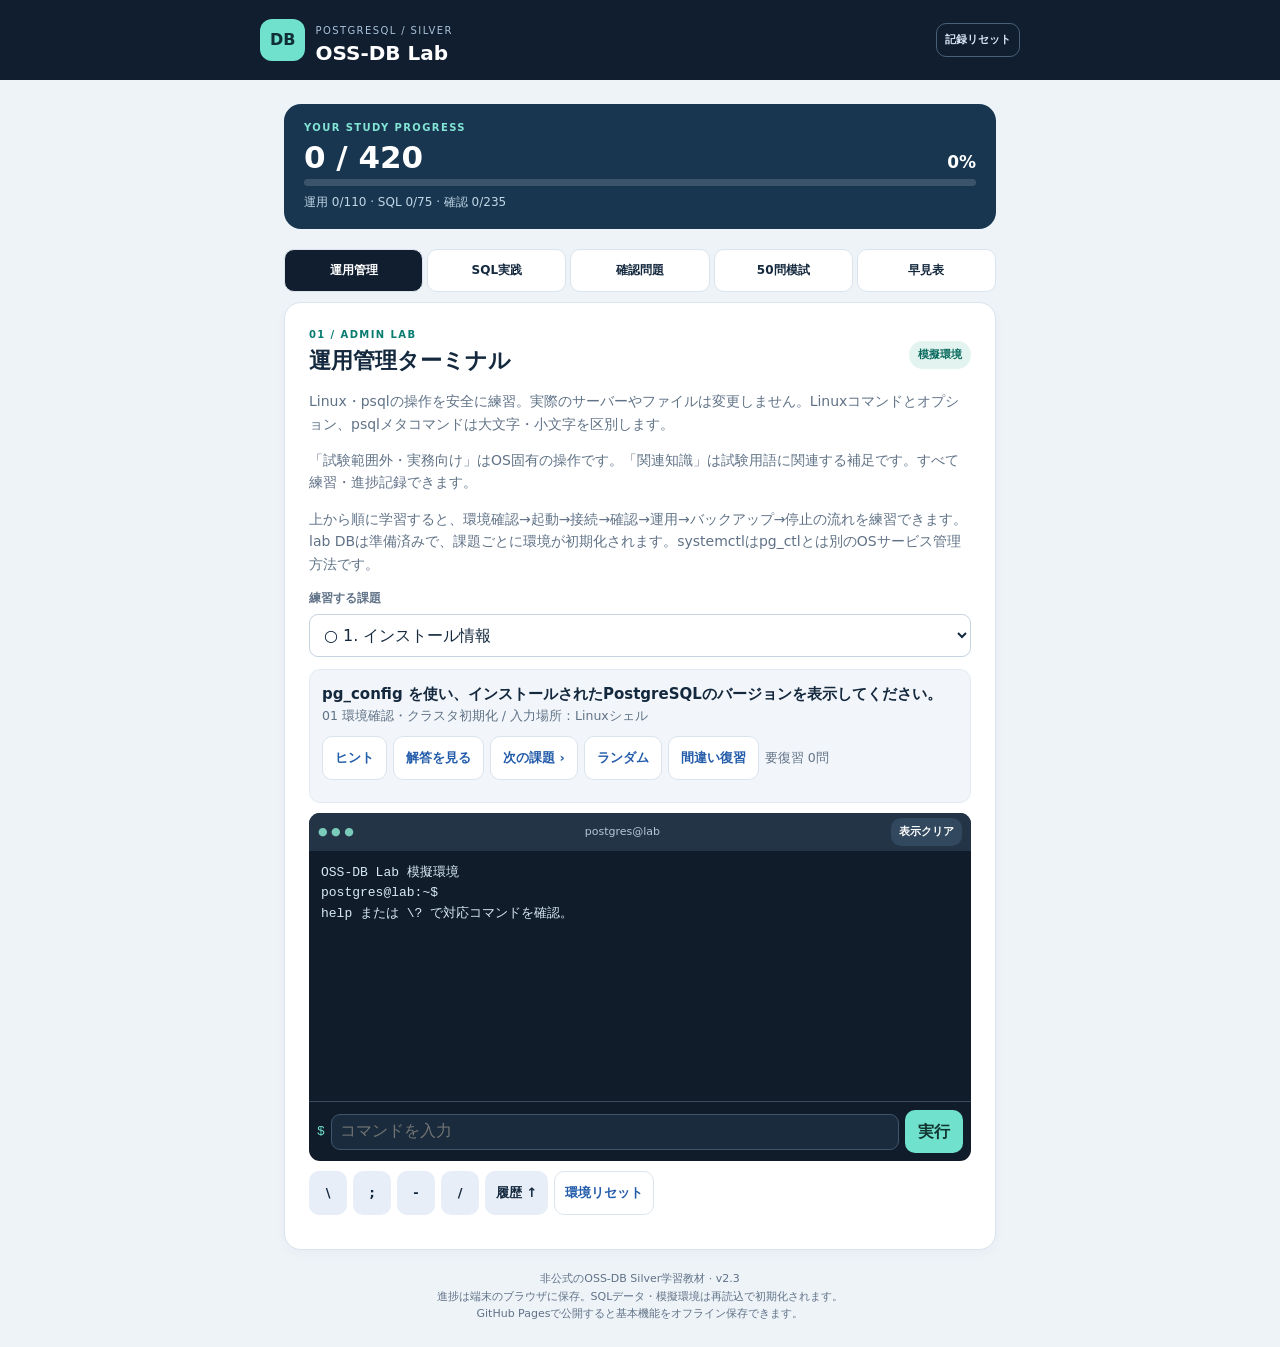
==== ossdb-lab.html @ e67ba189 "v2.3: add practical usage guidance to all 420 lessons" ====
<!doctype html><html lang="ja"><head><meta charset="utf-8"><meta name="viewport" content="width=device-width, initial-scale=1, viewport-fit=cover"><meta name="theme-color" content="#101e30"><meta name="apple-mobile-web-app-capable" content="yes"><meta name="apple-mobile-web-app-status-bar-style" content="default"><title>OSS-DB Lab | Silver</title><link rel="icon" href="[data-uri]"><link rel="apple-touch-icon" href="[data-uri]"><style>
:root{color-scheme:light;--ink:#14283e;--muted:#607287;--blue:#235caa;--bg:#eef3f8;--line:#dbe4ed;--teal:#087c70;--navy:#101e30}*{box-sizing:border-box}body{margin:0;background:var(--bg);color:var(--ink);font-family:system-ui,-apple-system,BlinkMacSystemFont,"Hiragino Sans",Meiryo,sans-serif;line-height:1.6}header{background:var(--navy);color:#fff;display:flex;align-items:center;justify-content:space-between;padding:16px max(16px,calc((100vw - 760px)/2));gap:8px}.brand{display:flex;align-items:center;gap:10px;white-space:nowrap}.logo{background:#70e1cd;color:#102e35;font-weight:900;padding:8px 10px;border-radius:12px}.brand small{font-size:10px;letter-spacing:1.4px;color:#a9c2da}.brand h1{font-size:20px;line-height:1.1;margin:0}main{max-width:760px;margin:auto;padding:16px 12px calc(22px + env(safe-area-inset-bottom))}.hero{background:#183650;color:white;padding:16px 20px;border-radius:17px;margin-bottom:15px}.eyebrow{font-size:10px;font-weight:800;letter-spacing:1.4px;color:var(--teal)}.hero .eyebrow{color:#82e5d5}.heroLine{display:flex;align-items:baseline;justify-content:space-between}.hero h2{font-size:31px;margin:1px 0}.heroLine span{font-size:17px;font-weight:700}.track{background:#3b536b;height:7px;border-radius:9px;overflow:hidden}.track div{height:100%;background:#70e1cd;transition:width .2s;width:0}.hero p{margin:7px 0 0;font-size:12px;color:#c1d6e7}nav{display:grid;grid-template-columns:repeat(4,1fr);gap:4px;position:sticky;top:0;z-index:5;background:var(--bg);padding:5px 0 10px}button,input,textarea,select{font:inherit}button{border:1px solid transparent;border-radius:10px;min-height:43px;padding:7px 12px;cursor:pointer;font-weight:650;background:#e7eef7;color:var(--ink);touch-action:manipulation}button:disabled{opacity:.45;cursor:default}button:focus-visible,input:focus-visible,select:focus-visible,textarea:focus-visible{outline:3px solid #64b8ee;outline-offset:2px}nav button{font-size:13px;padding:7px 2px;background:#fff;border-color:var(--line)}nav button.active{background:var(--navy);color:white}.panel{background:white;padding:17px 14px;border:1px solid var(--line);border-radius:17px;box-shadow:0 4px 12px #1b365508}.panel[hidden], [hidden]{display:none!important}.sectionHead{display:flex;justify-content:space-between;align-items:center;gap:8px}h2{font-size:22px;line-height:1.35;margin:3px 0 8px}.panel p{font-size:14px;color:var(--muted);margin:7px 0 14px}.tag{font-size:11px;background:#e3f4f0;color:#08695d;border-radius:20px;padding:5px 9px;white-space:nowrap;font-weight:700}.ghost{background:white;border:1px solid var(--line);color:var(--blue)}header .ghost{background:transparent;color:#d7e5f4;border-color:#496078}.small{font-size:11px;padding:5px 8px;min-height:34px}.primary{background:var(--blue);color:white}.controls{margin:12px 0}label{display:block;font-size:12px;font-weight:700;color:var(--muted);margin:6px 0}select,input,textarea{width:100%;border:1px solid #c6d3e0;border-radius:9px;background:white;color:var(--ink);padding:10px;font-size:16px}textarea{font-family:ui-monospace,SFMono-Regular,Consolas,monospace;resize:vertical}.task{background:#f2f6fa;border:1px solid #e3eaf1;padding:12px;border-radius:11px;margin:10px 0;font-size:15px;font-weight:600}.task small{display:block;color:var(--muted);font-weight:500}.actions{display:flex;flex-wrap:wrap;gap:6px;margin:10px 0}.actions button{font-size:13px}.help{white-space:pre-wrap;overflow-wrap:anywhere;color:var(--blue);font-size:13px;font-weight:500;margin:7px 0}.terminal{background:#101c2a;color:#d8e9f5;border-radius:11px;overflow:hidden}.termhead{display:flex;justify-content:space-between;align-items:center;background:#233447;padding:5px 9px;font-size:11px;color:#b3c7d8}.termhead span:first-child{color:#7acbb9}.termhead button{font-size:11px;min-height:28px;padding:3px 7px;background:#31485e;color:white}pre{white-space:pre-wrap;overflow-wrap:anywhere;font:13px/1.55 ui-monospace,SFMono-Regular,Consolas,monospace;margin:0}#terminalLog{height:250px;overflow:auto;padding:12px}#commandForm{border-top:1px solid #3a4b5d;display:flex;align-items:center;gap:6px;padding:8px}#prompt{color:#70e1cd;font:13px monospace;white-space:nowrap}#command{min-width:0;background:#192b3c;color:white;border-color:#40566c;padding:8px;font:16px monospace}#commandForm button{background:#70e1cd;color:#12352f;flex-shrink:0}.shortcuts button{min-width:38px;min-height:38px;padding:5px 10px}.feedback{font-size:14px;white-space:pre-wrap;overflow-wrap:anywhere;margin:10px 0}.feedback:empty{display:none}.feedback.ok{color:#08776a;background:#edf8f3;border-radius:9px;padding:10px}.feedback.bad{color:#9c382e;background:#fff2ef;border-radius:9px;padding:10px}details{background:#f5f7fa;border-radius:9px;padding:10px;margin:12px 0;font-size:13px}summary{cursor:pointer;font-weight:700}#schema{overflow:auto}table{border-collapse:collapse;font-size:13px;width:100%;white-space:nowrap}th,td{text-align:left;padding:7px 9px;border-bottom:1px solid var(--line)}th{background:#eff4f9;color:var(--muted)}.output{overflow:auto;max-height:320px}.output pre{padding:8px;background:#f5f7fa}.options{display:grid;gap:8px}.options button{text-align:left;background:white;border:1px solid var(--line);font-size:15px}.options button.correct{border-color:#087c70;background:#e3f4f0}.options button.wrong{border-color:#b44336;background:#fff0ed}.refItem{padding:12px 0;border-bottom:1px solid var(--line)}.refItem code{font-size:13px;color:var(--blue);overflow-wrap:anywhere}.refItem small{display:block;color:var(--muted)}footer{text-align:center;font-size:11px;color:var(--muted);margin-top:20px} @media(min-width:600px){.panel{padding:24px}main{padding:24px}} 

.startup-notice{background:#fff3d2;border:1px solid #e2bf62;border-radius:10px;padding:12px;margin-bottom:12px;font-size:14px} .startup-notice[hidden]{display:none!important} .actions button{min-height:44px} input,textarea,select{font-size:16px} .feedback{overflow-wrap:anywhere}
nav{grid-template-columns:repeat(5,minmax(0,1fr))}nav button{font-size:12px}.options button.selected{background:#e1edff;border-color:#235caa;color:#123f7a}.options button.correct{background:#e3f4f0;border-color:#087c70;color:#07594d}.options button.wrong{background:#fff0ed;border-color:#b44336;color:#85291d}.options button:disabled{opacity:1}#accuracy,#quizReviewCount{line-height:1.7}#mockReview details{white-space:normal}#mockReview pre{margin-top:8px}.actions small{align-self:center;color:var(--muted)}

</style></head><body>
<header><div class="brand"><span class="logo">DB</span><div><small>POSTGRESQL / SILVER</small><h1>OSS-DB Lab</h1></div></div><button id="resetProgress" class="ghost small">記録リセット</button></header>
<main><div id="startupNotice" class="startup-notice">この画面が消えない場合はJavaScriptが動いていません。ファイルのプレビューではなく、GitHub Pagesで公開したURLをSafariで開いてください。</div><section class="hero"><div class="eyebrow">YOUR STUDY PROGRESS</div><div class="heroLine"><h2 id="progressText">0 / 0</h2><span id="percent">0%</span></div><div class="track"><div id="bar"></div></div><p id="progressDetail"></p></section>
<nav aria-label="学習モード"><button data-tab="admin" class="active">運用管理</button><button data-tab="sql">SQL実践</button><button data-tab="quiz">確認問題</button><button data-tab="mock">50問模試</button><button data-tab="ref">早見表</button></nav>
<section id="admin" class="panel"><div class="sectionHead"><div><div class="eyebrow">01 / ADMIN LAB</div><h2>運用管理ターミナル</h2></div><span class="tag">模擬環境</span></div><p>Linux・psqlの操作を安全に練習。実際のサーバーやファイルは変更しません。Linuxコマンドとオプション、psqlメタコマンドは大文字・小文字を区別します。</p><p>「試験範囲外・実務向け」はOS固有の操作です。「関連知識」は試験用語に関連する補足です。すべて練習・進捗記録できます。</p><p>上から順に学習すると、環境確認→起動→接続→確認→運用→バックアップ→停止の流れを練習できます。lab DBは準備済みで、課題ごとに環境が初期化されます。systemctlはpg_ctlとは別のOSサービス管理方法です。</p><div class="controls"><label for="adminSelect">練習する課題</label><select id="adminSelect"></select></div><div class="task"><div id="adminTask"></div><div class="actions"><button id="adminHint" class="ghost">ヒント</button><button id="adminAnswer" class="ghost">解答を見る</button><button id="adminNext" class="ghost">次の課題 ›</button><button id="adminRandom" class="ghost">ランダム</button><button id="adminWrong" class="ghost">間違い復習</button><small id="adminReviewCount"></small></div><div id="adminHelp" class="help" hidden></div></div><div class="terminal"><div class="termhead"><span>● ● ●</span><span>postgres@lab</span><button id="clearTerm">表示クリア</button></div><pre id="terminalLog" aria-live="polite"></pre><form id="commandForm"><label id="prompt" for="command">$</label><input id="command" placeholder="コマンドを入力" autocomplete="off" autocapitalize="off" spellcheck="false" enterkeyhint="go"><button type="submit">実行</button></form></div><div class="actions shortcuts"><button data-insert="\\">\</button><button data-insert=";">;</button><button data-insert="-">-</button><button data-insert="/">/</button><button id="lastCommand">履歴 ↑</button><button id="resetLab" class="ghost">環境リセット</button></div><div id="adminFeedback" class="feedback" aria-live="polite"></div></section>
<section id="sql" class="panel" hidden><div class="sectionHead"><div><div class="eyebrow">02 / SQL LAB</div><h2>PostgreSQL 実践</h2></div><span class="tag" id="sqlStatus">実行で起動</span></div><p>SQLを入力して実行すると自動起動します。PostgreSQL優先、起動失敗時はSQLite（文法に一部違いあり）。初回は通信が必要です。既存の練習用テーブルで検索を覚えた後、DDL・データ更新・トランザクションへ進みます。課題ごとにデータは初期化されます。全角・半角、SQLキーワードの大小文字は同じ扱いです。コロン「:」はセミコロン「;」の代用にはなりません。文字列の大小文字は区別します。</p><div class="actions"><button id="connect" class="primary">PostgreSQLを起動</button><button id="sqliteConnect" class="ghost">SQLiteで起動</button><button id="practiceSQL" class="ghost">解答チェック（通信不要）</button></div><div id="sqlError" class="feedback" aria-live="polite"></div><details><summary>練習用テーブル・初期データ</summary><div id="schema"></div></details><label for="sqlSelect">練習する課題</label><select id="sqlSelect"></select><div class="task"><div id="sqlTask"></div><div class="actions"><button id="sqlHint" class="ghost">ヒント</button><button id="sqlAnswer" class="ghost">解答を見る</button><button id="sqlNext" class="ghost">次の課題 ›</button><button id="sqlRandom" class="ghost">ランダム</button><button id="sqlWrong" class="ghost">間違い復習</button><small id="sqlReviewCount"></small></div><div id="sqlHelp" class="help" hidden></div></div><label for="sqlInput">SQL エディタ</label><textarea id="sqlInput" rows="5" autocapitalize="off" autocomplete="off" spellcheck="false" placeholder="SELECT * FROM users;"></textarea><div class="actions shortcuts" aria-label="SQL記号入力"><button type="button" class="ghost" data-sql-insert=";" aria-label="セミコロンを入力">;</button><button type="button" class="ghost" data-sql-insert="\" aria-label="バックスラッシュを入力">\</button><button type="button" class="ghost" data-sql-insert="*" aria-label="アスタリスクを入力">*</button><button type="button" class="ghost" data-sql-insert="'" aria-label="シングルクォートを入力">'</button><button type="button" class="ghost" data-sql-insert="(" aria-label="左括弧を入力">(</button><button type="button" class="ghost" data-sql-insert=")" aria-label="右括弧を入力">)</button></div><div class="actions"><button id="runSQL" class="primary">▶ 実行・採点</button><button id="resetSQL" class="ghost" disabled>DB初期化</button><button id="clearSQL" class="ghost">クリア</button></div><div id="sqlFeedback" class="feedback" aria-live="polite"></div><div id="sqlOutput" class="output" aria-live="polite"></div></section>
<section id="quiz" class="panel" hidden><div class="eyebrow">03 / KNOWLEDGE CHECK</div><h2>確認問題</h2><p>一般知識→運用管理→SQLの試験分野順に復習。分野別正答率は確認問題と模試の回答履歴から計算します。</p><div class="task"><small id="accuracy"></small><small id="quizReviewCount"></small><details><summary>公式10分野の習熟状況</summary><p>確認問題・模試の回答済数と直近正解数（各問題の最後の回答が正解だった数）です。</p><div id="topicStats"></div></details></div><label for="quizFilter">ランダム・復習の分野</label><select id="quizFilter"><option value="all">全分野</option><option value="S1">一般知識</option><option value="S2">運用管理</option><option value="S3">開発・SQL</option><optgroup label="公式10分野"><option value="S1.1">S1.1 OSSとPostgreSQLの一般知識</option><option value="S1.2">S1.2 リレーショナルDBとSQL基礎</option><option value="S2.1">S2.1 クラスタ・データ保存</option><option value="S2.2">S2.2 起動・停止・標準ツール・psql</option><option value="S2.3">S2.3 接続・認証・設定・ログ</option><option value="S2.4">S2.4 バックアップ・リストア・WAL</option><option value="S2.5">S2.5 ロールと日常保守</option><option value="S3.1">S3.1 SQLとDBオブジェクト</option><option value="S3.2">S3.2 関数</option><option value="S3.3">S3.3 トランザクションとMVCC</option></optgroup></select><div class="actions"><button id="quizRandom" class="primary">ランダム出題</button><button id="quizWrong" class="ghost">間違い復習</button></div><label for="quizSelect">問題を選ぶ</label><select id="quizSelect"></select><div class="task" id="quizTask"></div><div id="quizOptions" class="options"></div><div id="quizFeedback" class="feedback" aria-live="polite"></div><div class="actions"><button id="quizSubmit" class="primary" hidden>選択を採点</button><button id="quizNext" class="primary">次の問題 ›</button></div></section>
<section id="mock" class="panel" hidden><div class="eyebrow">04 / MOCK EXAM</div><h2>50問模擬試験</h2><div id="mockIntro"><p>一般8問・運用26問・SQL16問を公式10分野の重要度に合わせてランダム出題。解説と採点は終了後に表示。制限時間なし。ページを再読み込みすると受験中の回答は消えます。</p><button id="mockStart" class="primary">模試を開始</button></div><div id="mockBody" hidden><p id="mockCounter"></p><div id="mockQuestion" class="task"></div><div id="mockOptions" class="options"></div><div class="actions"><button id="mockPrev" class="ghost">前へ</button><button id="mockNext" class="primary">次へ</button><button id="mockFinish" class="ghost">終了・採点</button></div></div><div id="mockResult" hidden><h2 id="mockScore"></h2><p id="mockBreakdown"></p><button id="mockRestart" class="primary">別の模試を開始</button><div id="mockReview"></div></div></section><section id="ref" class="panel" hidden><div class="eyebrow">04 / REFERENCE</div><h2>コマンド早見表</h2><p>入力する場所にも注意。ターミナルとpsqlは別の環境です。</p><input id="searchRef" type="search" placeholder="pg_dump / シーケンス など" aria-label="早見表を検索"><div id="refList"></div></section>
<footer>非公式のOSS-DB Silver学習教材 · v2.3<br>進捗は端末のブラウザに保存。SQLデータ・模擬環境は再読込で初期化されます。<br><span id="offlineStatus">公開ページでオフライン保存に対応します。</span></footer></main><script>
/* 問題データ。idは進捗保存に使うので、既存のidは変更しないこと。 */
window.LESSONS = {
admin: [
['a01','psql接続','labデータベースにpostgresユーザーで接続してください。','-U はユーザー、-d はDB名。','psql -U postgres -d lab','psqlはPostgreSQLの対話型クライアントです。','shell'],
['a02','テーブル一覧','psqlでテーブルの一覧だけを表示してください。','バックスラッシュから始まるメタコマンド。','\\dt','\\dt はテーブル一覧。\\d はテーブル・ビュー・シーケンスなども一覧に表示します。','psql'],
['a03','テーブル定義','usersテーブルのカラムや制約を確認してください。','\\d の後ろにテーブル名。','\\d users','\\d テーブル名でカラム・型・制約・インデックスなどを確認できます。','psql'],
['a04','DB一覧','データベースの一覧を表示してください。','listの略。','\\l','\\l または \\list でデータベース一覧。','psql'],
['a05','ロール一覧','ロールの一覧を表示してください。','ユーザー情報のメタコマンド。','\\du','\\du はロールと属性の一覧。','psql'],
['a06','シーケンス一覧','シーケンスの一覧を表示してください。','\\d にシーケンスの s を追加。','\\ds','\\ds はシーケンス一覧。SERIALなどで利用されます。','psql'],
['a07','DB切替','psqlからpostgresデータベースに接続し直してください。','connect の略。','\\c postgres','\\c は接続先DBを変更します。','psql'],
['a08','psql終了','psqlを終了し、Linuxシェルに戻ってください。','quitの略。','\\q','\\q でpsqlを終了します。','psql'],
['a09','initdb','/tmp/newpg にDBクラスタを初期化してください。','-D でデータディレクトリを指定。','initdb -D /tmp/newpg','initdb はDBクラスタを作成。起動とは別の操作です。','shell'],
['a10','起動状態確認','/var/lib/postgresql/data のDBクラスタの起動状態を確認してください。','pg_ctl の status。','pg_ctl -D /var/lib/postgresql/data status','status はサーバーの実行状態を確認します。','shell'],
['a11','サーバー起動','停止中のDBクラスタ（/var/lib/postgresql/data）を起動してください。','pg_ctl の start。','pg_ctl -D /var/lib/postgresql/data start','start はサーバーを起動します。','shell','stopped'],
['a12','設定再読み込み','DBクラスタ（/var/lib/postgresql/data）の設定を再読み込みしてください。','再起動せずに反映できる設定があります。','pg_ctl -D /var/lib/postgresql/data reload','reload は設定を再読込。変更によってはrestartが必要です。','shell'],
['a13','サーバー停止','DBクラスタ（/var/lib/postgresql/data）をfastモードで停止してください。','-m fast。','pg_ctl -D /var/lib/postgresql/data stop -m fast','fastは接続を切断して未完了トランザクションをロールバックし、正常停止します。','shell'],
['a14','DB作成','backup_lab という名前のDBを作成してください。','標準付属ツール createdb。','createdb backup_lab','createdb は CREATE DATABASE のラッパーです。','shell'],
['a15','DB削除','練習用DB backup_lab を削除してください。','標準付属ツール dropdb。','dropdb backup_lab','dropdb はDBを削除します。実環境では対象を必ず確認。','shell'],
['a16','論理バックアップ','lab DBをプレーンSQL形式で lab.sql にバックアップしてください。','pg_dump と -f。','pg_dump -d lab -f lab.sql','pg_dump は単一DBを論理バックアップします。','shell'],
['a17','カスタム形式','lab DBをカスタム形式で lab.dump に保存してください。','-Fc はカスタム形式。','pg_dump -Fc -d lab -f lab.dump','カスタム形式はpg_restoreで復元できます。','shell'],
['a18','SQL形式の復元','lab.sql を backup_lab DBに復元してください。','プレーンSQLはpsql -fで読み込む。','psql -d backup_lab -f lab.sql','プレーン形式はpsqlで復元。pg_restoreは使用しません。','shell'],
['a19','カスタム形式の復元','lab.dump を backup_lab DBに復元してください。','pg_restore と -d。','pg_restore -d backup_lab lab.dump','pg_restore はカスタム形式などのアーカイブを復元します。','shell'],
['a20','全DBバックアップ','全DBとロールなどのグローバルオブジェクトを all.sql に保存してください。','pg_dumpall を使用。','pg_dumpall -f all.sql','pg_dumpall はクラスタ内の全DBとグローバルオブジェクトをSQLとして出力します。','shell'],
['a21','物理バックアップ','/tmp/basebackup にベースバックアップを取得してください。','pg_basebackup -D。','pg_basebackup -D /tmp/basebackup','pg_basebackup は稼働中クラスタの物理バックアップを取得するツールです。','shell'],
['a22','VACUUM','usersテーブルを通常のVACUUMで保守してください。','psqlからSQL文で実行します。','VACUUM users;','通常VACUUMは不要な行バージョンの領域を再利用可能にします。','psql'],
['a23','ANALYZE','usersテーブルの統計情報を更新してください。','ANALYZE テーブル名。','ANALYZE users;','ANALYZE は実行計画に使う統計情報を更新します。','psql'],
['a24','設定値確認','現在のport設定を確認してください。','SHOW パラメータ名。','SHOW port;','SHOW は実行中の設定値を確認します。','psql'],
['a25','設定ファイルの場所','postgresql.confのファイルパスを確認してください。','SHOW config_file。','SHOW config_file;','config_file は主設定ファイルの場所を示します。','psql'],
['a26','接続認証ファイル','pg_hba.confのファイルパスを確認してください。','SHOW hba_file。','SHOW hba_file;','pg_hba.conf は接続元・DB・ユーザー・認証方式などを制御します。','psql'],
["a27","自動起動を有効化","Linux起動時にPostgreSQLが自動起動するよう設定してください（現在は無効）。","systemctl enable。","sudo systemctl enable postgresql","enable は次回以降の自動起動を設定するだけで、今すぐ起動するわけではありません。","shell","disabled"],
["a28","自動起動を無効化","PostgreSQLのOS起動時の自動起動を無効にしてください。","systemctl disable。","sudo systemctl disable postgresql","disable は自動起動を解除します。現在稼働中のサーバーは停止しません。","shell"],
["a29","自動起動設定の確認","PostgreSQLの自動起動設定が有効か確認してください。","systemctl is-enabled。","systemctl is-enabled postgresql","enabled は自動起動が有効、disabled は無効です。稼働状態とは別です。","shell"],
["a30","Linuxサービスの起動","停止中のPostgreSQLサービスを今すぐ起動してください。","systemctl start。","sudo systemctl start postgresql","start は今すぐ起動します。自動起動設定は変更しません。","shell","stopped"],
["a31","Linuxサービスの停止","稼働中のPostgreSQLサービスを今すぐ停止してください。","systemctl stop。","sudo systemctl stop postgresql","stop は今すぐ停止します。自動起動設定は変更しません。","shell"],
["a32","Linuxサービスの状態確認","PostgreSQLサービスの現在の稼働状態を確認してください。","systemctl status。","systemctl status postgresql","status はサービスの現在の状態を表示します。","shell"],
["a33","Linuxサービスの再起動","PostgreSQLサービスを再起動してください。","systemctl restart。","sudo systemctl restart postgresql","restart は停止と起動を行います。接続が切断されます。","shell"],
["a34","Linuxサービスの再読み込み","停止せずPostgreSQLサービスの設定を再読み込みしてください。","systemctl reload。","sudo systemctl reload postgresql","reload は再起動不要の設定を反映します。","shell"],
["a35","smart停止","/var/lib/postgresql/data のクラスタを、接続終了を待つ停止モードで停止してください。","pg_ctl stop -m smart。","pg_ctl -D /var/lib/postgresql/data stop -m smart","smart は既存接続がすべて終了するまで待ちます。模擬環境には他の接続がありません。","shell"],
["a36","immediate停止","/var/lib/postgresql/data のクラスタを正常終了処理なしで即時停止してください。","pg_ctl stop -m immediate。","pg_ctl -D /var/lib/postgresql/data stop -m immediate","immediate は正常終了処理を省略し、次回起動時にクラッシュリカバリが必要です。緊急時向けです。","shell"],
["a37","pg_ctl再起動","/var/lib/postgresql/data のクラスタをpg_ctlで再起動してください。","pg_ctl restart。","pg_ctl -D /var/lib/postgresql/data restart","restart は停止してから起動します。","shell"],
["a38","PGDATA設定","データディレクトリ /var/lib/postgresql/data を環境変数PGDATAに設定してください。","export 変数名=値。","export PGDATA=/var/lib/postgresql/data","PGDATA はpg_ctlなどが参照する環境変数です。","shell"],
["a39","PGDATA確認","設定済みのPGDATAの値を表示してください。","echo と $PGDATA。","echo $PGDATA","$PGDATA で環境変数の値を参照します。","shell","pgdata"],
["a40","PGDATAを利用した状態確認","PGDATAは設定済みです。-Dを省略してpg_ctlで稼働状態を確認してください。","pg_ctl status。","pg_ctl status","PGDATAが設定済みなら-Dを省略できます。明示的な-Dが優先されます。","shell","pgdata"],
["a41","ロール作成","ログイン可能な練習用ユーザー trainee を標準付属ツールで作成してください。","createuser ユーザー名。","createuser trainee","createuser は CREATE ROLE ... LOGIN に対応します。","shell"],
["a42","ロール削除","練習用ユーザー trainee を標準付属ツールで削除してください。","dropuser ユーザー名。","dropuser trainee","dropuser は DROP ROLE に対応します。所有オブジェクトや依存関係に注意。","shell"],
["a43","インストール情報","pg_config を使い、インストールされたPostgreSQLのバージョンを表示してください。","--version オプション。","pg_config --version","pg_config はインストール情報を表示するツール。稼働中のサーバーの設定を変更するものではありません。","shell"],
["a44","クラスタ制御情報","/var/lib/postgresql/data のクラスタ制御情報を表示してください。","pg_controldata ディレクトリ。","pg_controldata /var/lib/postgresql/data","pg_controldata はチェックポイント、クラスタの状態、カタログバージョンなどの制御情報を表示します。","shell"],
["a45","接続受付状態","PostgreSQLが接続を受け付けているか、ポート5432で確認してください。","pg_isready -p ポート番号。","pg_isready -p 5432","pg_isready は接続受付状態を調べます。終了コード0は受付中、1は拒否中、2は応答なし、3は試行なしです。","shell"],
["a46","WALリセットの事前確認","停止中のクラスタ /var/lib/postgresql/data に対して、pg_resetwal が行う変更を実際には行わず確認してください。","-n（--dry-run）を付けます。","pg_resetwal -n /var/lib/postgresql/data","pg_resetwal は破損時の最後の手段。-n は変更しません。通常運用でのWALリセットや強制実行は避けます。","shell","stopped"],
["a47","vacuumdb","Linuxシェルからlab DBのusersテーブルをVACUUMしてください。","vacuumdb -d DB名 -t テーブル名。","vacuumdb -d lab -t users","vacuumdb はSQLの VACUUM を実行する標準ツールです。","shell"],
["a48","vacuumdbと統計更新","lab DBをVACUUMし、同時に統計情報を更新してください。","vacuumdb -z（--analyze）。","vacuumdb -d lab -z","-z は VACUUM ANALYZE に対応します。","shell"],
["a49","起動ログの出力","停止中のクラスタ /var/lib/postgresql/data を、ログを server.log に出力して起動してください。","pg_ctl の -l ファイル名。","pg_ctl -D /var/lib/postgresql/data -l server.log start","-l（小文字のL）はサーバーのログ出力ファイルを指定します。","shell","stopped"],
["a50","起動完了を待つ","停止中のクラスタ /var/lib/postgresql/data を、完了を待機するオプションを明示して起動してください。","pg_ctl -w。","pg_ctl -D /var/lib/postgresql/data -w start","-w は操作完了を待つ指定で、現行版では通常デフォルトです。-W は待ちません。","shell","stopped"],
["a51","待機時間の指定","停止中のクラスタ /var/lib/postgresql/data を、待機時間の上限を30秒に指定して起動してください。","pg_ctl -t 秒数。","pg_ctl -D /var/lib/postgresql/data -t 30 start","-t は完了待ちのタイムアウト（秒）。タイムアウトしても処理が継続する場合があります。","shell","stopped"],
["a52","psql ホスト指定","localhostの5432番にpostgresでlab DBへ接続。","関連コマンド：psql","psql -h localhost -p 5432 -U postgres -d lab","-h ホスト、-p ポート、-U ロール、-d DB。","shell"],
["a53","psql 単発実行","labでSELECT version()を1回実行して終了。","関連コマンド：psql","psql -d lab -c 'SELECT version();'","-c は指定コマンドを実行。","shell"],
["a54","psql バージョン","psqlクライアントのバージョンを確認。","関連コマンド：psql","psql --version","サーバー版はSELECT version()で確認。","shell"],
["a55","接続情報","psqlで現在の接続情報を表示。","関連コマンド：\\conninfo","\\conninfo","DB、ユーザー、ホスト等を表示。","psql"],
["a56","スキーマ一覧","psqlでスキーマ一覧を表示。","関連コマンド：\\dn","\\dn","\\dnはスキーマ一覧。","psql"],
["a57","ビュー一覧","psqlでビュー一覧を表示。","関連コマンド：\\dv","\\dv","\\dvはビュー一覧。","psql"],
["a58","インデックス一覧","psqlでインデックス一覧を表示。","関連コマンド：\\di","\\di","\\diはインデックス一覧。","psql"],
["a59","関数一覧","psqlで関数一覧を表示。","関連コマンド：\\df","\\df","\\dfは関数一覧。","psql"],
["a60","権限一覧","psqlでテーブル等の権限一覧を表示。","関連コマンド：\\dp","\\dp","\\dpはアクセス権限を表示。","psql"],
["a61","SQLヘルプ","CREATE TABLE文の構文ヘルプを表示。","関連コマンド：\\h","\\h CREATE TABLE","\\hはSQLの構文ヘルプ。","psql"],
["a62","メタコマンドヘルプ","psqlのメタコマンドヘルプを表示。","関連コマンド：\\?","\\?","\\?はpsqlの操作ヘルプ。","psql"],
["a63","実行時間","psqlで実行時間表示を有効にする。","関連コマンド：\\timing","\\timing on","\\timingは実行時間表示を切り替える。","psql"],
["a64","データディレクトリ","SHOWでデータディレクトリを確認。","関連コマンド：SHOW","SHOW data_directory;","データ保存先を表示。","psql"],
["a65","全設定","SHOWで全ランタイム設定を表示。","関連コマンド：SHOW","SHOW ALL;","全設定値を表示。","psql"],
["a66","接続上限","最大接続数の設定値を確認。","関連コマンド：SHOW","SHOW max_connections;","変更には再起動が必要。","psql"],
["a67","待受アドレス","待受アドレスの設定値を確認。","関連コマンド：SHOW","SHOW listen_addresses;","変更には再起動が必要。","psql"],
["a68","タイムゾーン","タイムゾーンの設定を確認。","関連コマンド：SHOW","SHOW timezone;","日時表示等に影響する。","psql"],
["a69","検索パス","スキーマ検索パスを確認。","関連コマンド：SHOW","SHOW search_path;","未修飾の名前を検索するスキーマの順序。","psql"],
["a70","セッション設定","現在のセッションのstatement_timeoutを5秒に設定。","関連コマンド：SET","SET statement_timeout = '5s';","SETは通常現在のセッションだけに作用。","psql"],
["a71","設定リセット","statement_timeoutを既定値に戻す。","関連コマンド：RESET","RESET statement_timeout;","RESETはセッションの設定を既定値へ戻す。","psql"],
["a72","pg_settings","pg_settingsからportのnameとsettingを取得。","関連コマンド：SELECT","SELECT name, setting FROM pg_settings WHERE name = 'port';","設定値や反映条件を参照できる。","psql"],
["a73","設定再読み込み関数","SQL関数で設定を再読み込み。","関連コマンド：SELECT","SELECT pg_reload_conf();","権限が必要。","psql"],
["a74","認証設定確認","pg_hba_file_rulesの全列を取得。","関連コマンド：SELECT","SELECT * FROM pg_hba_file_rules;","ルールや構文エラーを調べられる。","psql"],
["a75","バックアップ目次","lab.dumpの目次をpg_restoreで表示（模擬ファイルあり）。","関連コマンド：pg_restore","pg_restore -l lab.dump","-lはアーカイブ目次を表示。","shell"],
["a76","グローバル情報","グローバル情報のみglobals.sqlに保存。","関連コマンド：pg_dumpall","pg_dumpall -g -f globals.sql","-gはロールやテーブルスペース等のみ。","shell"],
["a77","定義のみ","labの定義をschema.sqlへ保存。","関連コマンド：pg_dump","pg_dump -s -d lab -f schema.sql","-sはスキーマのみ。","shell"],
["a78","データのみ","labのデータをdata.sqlへ保存。","関連コマンド：pg_dump","pg_dump -a -d lab -f data.sql","-aはデータのみ。","shell"],
["a79","テーブル指定","labのusersをusers.sqlへ保存。","関連コマンド：pg_dump","pg_dump -t users -d lab -f users.sql","-tは対象テーブル。","shell"],
["a80","ディレクトリ形式","labをディレクトリ形式でlabdirに保存。","関連コマンド：pg_dump","pg_dump -Fd -d lab -f labdir","-Fdはディレクトリ形式。","shell"],
["a81","tar形式","labをtar形式でlab.tarに保存。","関連コマンド：pg_dump","pg_dump -Ft -d lab -f lab.tar","-Ftはtar形式。","shell"],
["a82","WAL同時取得","/tmp/basebackupにWALをストリーミングしながら物理バックアップ。","関連コマンド：pg_basebackup","pg_basebackup -D /tmp/basebackup -X stream","-X streamはWALを同時取得。","shell"],
["a83","COPY出力","usersをサーバー側/tmp/users.csvにCSVヘッダー付きで出力。","関連コマンド：COPY","COPY users TO '/tmp/users.csv' CSV HEADER;","COPYはサーバー側ファイル。","psql"],
["a84","クライアントcopy","usersをクライアント側users.csvへCSVヘッダー付きで出力。","関連コマンド：\\copy","\\copy users TO 'users.csv' CSV HEADER","\\copyはクライアント側ファイル。","psql"],
["a85","COPY入力","サーバー側/tmp/newusers.csvからusersへCSVヘッダー付きで取り込む（模擬ファイルあり）。","関連コマンド：COPY","COPY users FROM '/tmp/newusers.csv' CSV HEADER;","FROMは取り込み。","psql"],
["a86","アーカイブ設定","WALアーカイブ有効化設定を確認。","関連コマンド：SHOW","SHOW archive_mode;","WALアーカイブを有効化。","psql"],
["a87","アーカイブコマンド","WALを保存するコマンド設定を確認。","関連コマンド：SHOW","SHOW archive_command;","PostgreSQL 14ではarchive_commandで保存先を指定。","psql"],
["a88","SQLロール作成","SQLでログイン可能なappuserを作成。","関連コマンド：CREATE","CREATE ROLE appuser LOGIN;","CREATE ROLEの既定はNOLOGIN。","psql"],
["a89","SQLロール変更","既存appuserにCREATEDBを付与。","関連コマンド：ALTER","ALTER ROLE appuser CREATEDB;","ALTER ROLEで属性を変更。","psql"],
["a90","SQLロール削除","既存appuserを削除。","関連コマンド：DROP","DROP ROLE appuser;","依存関係に注意。","psql"],
["a91","権限付与","appuserにusersのSELECT権限を付与。","関連コマンド：GRANT","GRANT SELECT ON users TO appuser;","GRANTで権限付与。","psql"],
["a92","権限取消","appuserのusers SELECT権限を取り消す。","関連コマンド：REVOKE","REVOKE SELECT ON users FROM appuser;","REVOKEで権限取消。","psql"],
["a93","現在のロール","実効ロールをSQLで確認。","関連コマンド：SELECT","SELECT current_user;","権限チェックで使用されるロール。","psql"],
["a94","サーバー版","SQL関数でサーバーバージョンを表示。","関連コマンド：SELECT","SELECT version();","接続先サーバーの情報。","psql"],
["a95","情報スキーマ","publicのテーブル名をinformation_schema.tablesから取得。","関連コマンド：SELECT","SELECT table_name FROM information_schema.tables WHERE table_schema = 'public';","標準的なメタデータビュー。","psql"],
["a96","システムカタログ","pg_catalog.pg_databaseからdatnameを取得。","関連コマンド：SELECT","SELECT datname FROM pg_catalog.pg_database;","クラスタのDB情報。","psql"],
["a97","VACUUM ANALYZE","usersのVACUUMと統計更新を同時に実行。","関連コマンド：VACUUM","VACUUM ANALYZE users;","不要領域再利用と統計更新。","psql"],
["a98","VACUUM FULL","usersをFULLでVACUUM。","関連コマンド：VACUUM","VACUUM FULL users;","テーブルを書き直し領域をOSへ返せる。排他ロックに注意。","psql"],
["a99","autovacuum確認","自動VACUUMの設定を確認。","関連コマンド：SHOW","SHOW autovacuum;","VACUUMとANALYZEを自動化。","psql"],
["a100","ANALYZE専用","シェルからlabの統計情報だけ更新。","関連コマンド：vacuumdb","vacuumdb -d lab -Z","-ZはANALYZEのみ。小文字-zはVACUUMも実行。","shell"]
],
sql:[
['s01','SELECT','usersの全列・全行を取得。','SELECT *','SELECT * FROM users;'],
['s02','WHERE','年齢30歳以上のユーザーの全列を取得。','WHERE age >= 30','SELECT * FROM users WHERE age >= 30;'],
['s03','ORDER BY','usersのnameとageを年齢の降順で取得。','ORDER BY age DESC','SELECT name, age FROM users ORDER BY age DESC;',true],
['s04','LIKE','名前がSで始まるユーザーのnameを取得。','LIKE と %','SELECT name FROM users WHERE name LIKE \'S%\';'],
['s05','NULL','emailがNULLのユーザーのnameを取得。','IS NULL','SELECT name FROM users WHERE email IS NULL;'],
['s06','COUNT','usersの全行数を取得。','COUNT(*)','SELECT COUNT(*) FROM users;'],
['s07','GROUP BY','部署deptごとの人数を取得（部署と件数の2列）。','GROUP BY dept','SELECT dept, COUNT(*) FROM users GROUP BY dept;'],
['s08','HAVING','人数が2人以上の部署と人数を取得。','GROUP BY の後に HAVING','SELECT dept, COUNT(*) FROM users GROUP BY dept HAVING COUNT(*) >= 2;'],
['s09','INNER JOIN','注文を持つユーザーのnameと注文amountを取得（注文1件につき1行）。','users.id = orders.user_id','SELECT u.name, o.amount FROM users u INNER JOIN orders o ON u.id=o.user_id;'],
['s10','LEFT JOIN','全ユーザーのnameと注文amountを取得（注文なしも残す）。','LEFT JOIN','SELECT u.name, o.amount FROM users u LEFT JOIN orders o ON u.id=o.user_id;'],
['s11','COALESCE','nameとemailを取得。emailがNULLなら unknown と表示。','COALESCE(email, \'unknown\')','SELECT name, COALESCE(email, \'unknown\') FROM users;'],
['s12','副問い合わせ','平均年齢より年齢が高いユーザーのnameを取得。','WHERE age > (SELECT AVG...)','SELECT name FROM users WHERE age > (SELECT AVG(age) FROM users);'],
['s13','DISTINCT','重複を除いた部署dept一覧を取得。','DISTINCT','SELECT DISTINCT dept FROM users;'],
['s14','SUM','注文の合計金額を取得。','SUM(amount)','SELECT SUM(amount) FROM orders;'],
['s15','INSERT','id=6, name=Ito, age=28, dept=IT, email=NULL のユーザーを追加。','INSERT INTO users (...) VALUES (...)','INSERT INTO users (id,name,age,dept,email) VALUES (6,\'Ito\',28,\'IT\',NULL);',false,'SELECT * FROM users ORDER BY id;'],
['s16','UPDATE','id=1のユーザーのageを32に更新。','UPDATE users SET ... WHERE ...','UPDATE users SET age=32 WHERE id=1;',false,'SELECT * FROM users ORDER BY id;'],
['s17','DELETE','id=5のユーザーを削除。','DELETE FROM users WHERE ...','DELETE FROM users WHERE id=5;',false,'SELECT * FROM users ORDER BY id;'],
['s18','トランザクション','トランザクションを開始し、id=1のageを99に変更した後、ROLLBACKして元に戻す。','BEGIN; UPDATE ...; ROLLBACK;','BEGIN; UPDATE users SET age=99 WHERE id=1; ROLLBACK;',false,'SELECT * FROM users ORDER BY id;','rollback'],
['s19','CREATE TABLE','notesテーブルを作成。idはintegerの主キー、bodyはtext型。','CREATE TABLE notes (... PRIMARY KEY, ... text)','CREATE TABLE notes (id integer PRIMARY KEY, body text);',false,"SELECT column_name,data_type FROM information_schema.columns WHERE table_schema='public' AND table_name='notes' ORDER BY ordinal_position; SELECT a.attname FROM pg_index i JOIN pg_attribute a ON a.attrelid=i.indrelid AND a.attnum=ANY(i.indkey) WHERE i.indrelid='notes'::regclass AND i.indisprimary;"],
['s20','CREATE INDEX','usersのdept列に idx_users_dept という名前のインデックスを作成。','CREATE INDEX ... ON ... (...)','CREATE INDEX idx_users_dept ON users (dept);',false,"SELECT indexdef FROM pg_indexes WHERE schemaname='public' AND indexname='idx_users_dept';"],
["s21","BETWEEN","年齢25〜35歳（両端含む）のnameを取得。","使用する構文：BETWEEN","SELECT name FROM users WHERE age BETWEEN 25 AND 35;",false,null,null,false],
["s22","IN","ITまたはHRのnameを取得。","使用する構文：IN","SELECT name FROM users WHERE dept IN ('IT','HR');",false,null,null,false],
["s23","NOT IN","ITとHR以外のnameを取得。","使用する構文：NOT IN","SELECT name FROM users WHERE dept NOT IN ('IT','HR');",false,null,null,false],
["s24","IS NOT NULL","emailがNULLでないnameを取得。","使用する構文：IS NOT NULL","SELECT name FROM users WHERE email IS NOT NULL;",false,null,null,false],
["s25","AND","IT部署かつageが30以上のnameを取得。","使用する構文：AND","SELECT name FROM users WHERE dept='IT' AND age>=30;",false,null,null,false],
["s26","OR","IT部署またはageが40以上のnameを取得。","使用する構文：OR","SELECT name FROM users WHERE dept='IT' OR age>=40;",false,null,null,false],
["s27","LIMIT","id昇順で先頭2人のnameを取得。","使用する構文：LIMIT","SELECT name FROM users ORDER BY id LIMIT 2;",true,null,null,false],
["s28","OFFSET","id昇順で先頭2人を飛ばし次の2人のnameを取得。","使用する構文：OFFSET","SELECT name FROM users ORDER BY id LIMIT 2 OFFSET 2;",true,null,null,false],
["s29","AVG","注文金額の平均を取得。","使用する構文：AVG","SELECT AVG(amount) FROM orders;",false,null,null,false],
["s30","MIN/MAX","年齢の最小・最大をこの順に取得。","使用する構文：MIN/MAX","SELECT MIN(age), MAX(age) FROM users;",false,null,null,false],
["s31","COUNT列","NULL以外のemailの件数を取得。","使用する構文：COUNT列","SELECT COUNT(email) FROM users;",false,null,null,false],
["s32","EXISTS","注文があるユーザーのnameをEXISTSで取得。","使用する構文：EXISTS","SELECT name FROM users u WHERE EXISTS (SELECT 1 FROM orders o WHERE o.user_id=u.id);",false,null,null,false],
["s33","NOT EXISTS","注文がないユーザーのnameを取得。","使用する構文：NOT EXISTS","SELECT name FROM users u WHERE NOT EXISTS (SELECT 1 FROM orders o WHERE o.user_id=u.id);",false,null,null,false],
["s34","CASE","nameと、ageが30以上ならold、それ以外youngを取得。","使用する構文：CASE","SELECT name, CASE WHEN age>=30 THEN 'old' ELSE 'young' END FROM users;",false,null,null,false],
["s35","UNION","ITとSalesのnameをUNIONで結合。","使用する構文：UNION","SELECT name FROM users WHERE dept='IT' UNION SELECT name FROM users WHERE dept='Sales';",false,null,null,false],
["s36","LOWER","nameを小文字にして取得。","使用する構文：LOWER","SELECT LOWER(name) FROM users;",false,null,null,false],
["s37","UPPER","nameを大文字にして取得。","使用する構文：UPPER","SELECT UPPER(name) FROM users;",false,null,null,false],
["s38","文字数","nameと文字数を取得。","使用する構文：文字数","SELECT name, CHAR_LENGTH(name) FROM users;",false,null,null,true],
["s39","SUBSTRING","nameの先頭2文字を取得。","使用する構文：SUBSTRING","SELECT SUBSTRING(name FROM 1 FOR 2) FROM users;",false,null,null,true],
["s40","REPLACE","name中の小文字aをxに置換。","使用する構文：REPLACE","SELECT REPLACE(name,'a','x') FROM users;",false,null,null,false],
["s41","TRIM","文字列'  SQL  'の両端の空白を除去。","使用する構文：TRIM","SELECT TRIM('  SQL  ');",false,null,null,false],
["s42","文字列結合","nameとdeptをコロンで連結し1列で取得。","使用する構文：文字列結合","SELECT CONCAT(name, ':', dept) FROM users;",false,null,null,true],
["s43","算術演算","各注文のamountを2倍して取得。","使用する構文：算術演算","SELECT amount * 2 FROM orders;",false,null,null,false],
["s44","EXTRACT","DATE '2026-11-25'から月を取得。","使用する構文：EXTRACT","SELECT EXTRACT(MONTH FROM DATE '2026-11-25');",false,null,null,true],
["s45","TO_CHAR","DATE '2026-11-25'をYYYY/MM/DD形式に変換。","使用する構文：TO_CHAR","SELECT TO_CHAR(DATE '2026-11-25','YYYY/MM/DD');",false,null,null,true],
["s46","INTERVAL","DATE '2026-11-25'に1日を足しdate型で取得。","使用する構文：INTERVAL","SELECT (DATE '2026-11-25' + INTERVAL '1 day')::date;",false,null,null,true],
["s47","JSONB抽出","JSONBの{\"age\":31}からageをテキストとして取得。","使用する構文：JSONB抽出","SELECT '{\"age\":31}'::jsonb ->> 'age';",false,null,null,true],
["s48","JSONB包含","JSONBの{\"a\":1,\"b\":2}が{\"a\":1}を包含するか確認。","使用する構文：JSONB包含","SELECT '{\"a\":1,\"b\":2}'::jsonb @> '{\"a\":1}'::jsonb;",false,null,null,true],
["s49","ビュー","IT部署のnameを持つビューit_namesを作成し全行取得。","使用する構文：ビュー","CREATE VIEW it_names AS SELECT name FROM users WHERE dept='IT'; SELECT * FROM it_names;",false,null,null,false],
["s50","シーケンス","10から始まるseq_labを作成し最初の値を取得。","使用する構文：シーケンス","CREATE SEQUENCE seq_lab START WITH 10; SELECT nextval('seq_lab');",false,null,null,true]
],
quiz:[
['q01','設定ファイル','クライアント認証を設定するファイルは？',['postgresql.conf','pg_hba.conf','pg_ident.conf','PG_VERSION'],1,'pg_hba.confは接続元・ユーザー・DB・認証方式を指定。'],
['q02','設定ファイル','shared_buffersなどのサーバー設定を記述する主設定ファイルは？',['pg_hba.conf','pg_ident.conf','postgresql.conf','pg_dump.conf'],2,'postgresql.confが主設定ファイルです。'],
['q03','バックアップ','pg_dump -Fcの出力を復元する標準ツールは？',['pg_ctl','pg_restore','initdb','vacuumdb'],1,'カスタム形式はpg_restoreで復元。'],
['q04','バックアップ','pg_dumpのプレーンSQL形式を復元する方法は？',['psql -f','pg_restore -d','initdb -D','pg_ctl reload'],0,'SQLテキストをpsqlで実行します。'],
['q05','運用','通常VACUUMの主な目的は？',['全DBの削除','不要な行バージョンの領域を再利用可能にする','必ずOSに領域を返す','統計情報だけ更新する'],1,'通常VACUUMは主にDB内部で領域を再利用可能にします。VACUUM FULLはテーブルを書き直します。'],
['q06','運用','ANALYZEは何を更新する？',['認証方式','WALファイル名','プランナ用統計情報','サーバーポート'],2,'実行計画の選択に統計情報が使われます。'],
['q07','WAL','WALの基本的な考え方は？',['データページ変更を永続化する前に対応するログを永続化','SQLの検索結果を保存','パスワードを平文で記録','全DBを毎回コピー'],0,'Write-Ahead Loggingにより障害復旧などを実現します。'],
['q08','ロール','LOGIN属性を持つロールは何ができる？',['必ず全テーブルを削除できる','接続認証等の条件を満たせばDBにログインできる','必ずスーパーユーザーになる','必ずDBを作成できる'],1,'LOGINとSUPERUSER、CREATEDBは別の属性です。'],
['q09','トランザクション','未確定の更新を取り消すSQLは？',['COMMIT','GRANT','ROLLBACK','ANALYZE'],2,'ROLLBACKで未確定の変更を取り消します。'],
['q10','NULL','NULLの行を検索する正しい条件は？',['email = NULL','email IS NULL','email == NULL','email IN NULL'],1,'NULLとの通常比較はUNKNOWN。IS NULLを使います。'],
['q11','制約','PRIMARY KEYの性質は？',['NULLを許可する','重複を許可する','一意性とNOT NULLを保証する','必ず文字列型'],2,'主キーは一意でNULL不可。複合主キーも可能。'],
['q12','集約','GROUP BY後の集約結果を絞る句は？',['WHERE','ORDER BY','HAVING','FROM'],2,'HAVINGはグループを絞り込みます。'],
['q13','psql','\\dt と \\d の違いは？',['同じ','\\dtはテーブル一覧、\\dは複数種類のリレーション一覧や指定した対象の詳細','\\dはDB削除','\\dtはDB接続'],1,'\\d users でテーブル定義、\\dtでテーブル一覧。'],
['q14','シーケンス','シーケンスの値を取得・進める関数は？',['COUNT','nextval','COALESCE','EXTRACT'],1,'nextvalは次のシーケンス値を返します。ロールバックしても通常値は戻りません。'],
['q15','MVCC','MVCCの説明として適切なのは？',['行の複数バージョンを利用し、可視性を制御する','全検索が常に排他ロックを取る','DBの全コピーを毎秒作る','インデックスを禁止する'],0,'MVCCは同時実行性を高める仕組みです。'],
['q16','停止モード','pg_ctl stop -m fast の動作は？',['新規接続を許可し続ける','接続終了を無期限に待つ','接続を切断し未完了トランザクションをロールバックして停止','即時停止して正常停止処理を省く'],2,'fastは正常停止の一種。immediateとは異なります。'],
['q17','インデックス','一般的な等価・範囲検索で利用されるデフォルトのインデックス方式は？',['GIN','BRIN','B-tree','GiST'],2,'CREATE INDEXのデフォルトはB-treeです。'],
['q18','外部キー','外部キーが主に保証するものは？',['参照整合性','列の暗号化','必ず高速な検索','テーブルの自動削除'],0,'外部キーは参照先との整合性を保証します。'],
["q19","標準付属ツール","pg_config の主な役割は？",["サーバー設定を書き換える","インストールされたPostgreSQLの構築情報を表示する","WALをリセットする","接続を切断する"],1,"pg_config はインストール情報を表示します。設定変更は行いません。"],
["q20","標準付属ツール","pg_controldata で確認できる情報は？",["SQLの実行結果","ユーザーの平文パスワード","クラスタの制御情報","アプリのソースコード"],2,"クラスタの状態やチェックポイントなどの制御情報を確認できます。"],
["q21","標準付属ツール","pg_isready の終了コード0は何を示す？",["接続受付中","応答なし","接続拒否中","試行なし"],0,"0は受付中、1は拒否中、2は応答なし、3は試行なしです。"],
["q22","標準付属ツール","pg_resetwal の適切な用途は？",["定期バックアップ","通常のログ整理","毎回の起動前の初期化","WAL等の破損で起動できないときの最後の手段"],3,"安易なリセットはデータ不整合につながります。-n は変更を行わない確認用です。"],
["q23","ロール管理","createuser に相当するSQLは？",["CREATE TABLE","CREATE ROLE ... LOGIN","CREATE DATABASE","GRANT SELECT"],1,"createuser はログイン可能なロールを作成するツールです。"],
["q24","pg_ctlオプション","pg_ctl の -l、-w、-t の組合せとして正しいのは？",["ログ出力先・完了待機・待機上限秒数","ログ出力先・即時停止・テーブル名","DB名・待機なし・ログ出力先","ユーザー名・WAL削除・ポート番号"],0,"-l はログファイル、-w は待機、-t は待機時間上限を指定します。"],
["q25","VACUUM","vacuumdb -z の動作は？",["VACUUMをせずANALYZEのみ","WAL削除","VACUUMとANALYZE","必ずVACUUM FULL"],2,"-z はVACUUMに加えてANALYZEを実行します。"],
["q26","PGDATA","PGDATA設定済みで pg_ctl -D /other status を実行すると、どちらが優先される？",["PGDATA","-D の /other","両方のクラスタ","必ずエラー"],1,"明示的な -D が優先されます。"],
["q27","ライセンス","「PostgreSQLライセンス」の説明はどれですか？",["著作権表示等の条件のもと利用・改変・再配布が可能","配布する派生物についてソース提供等の条件があるコピーレフト型","権利者が利用や改変・再配布を制限することがある","著作権による制限がない状態"],0,"PostgreSQLライセンス：著作権表示等の条件のもと利用・改変・再配布が可能"],
["q28","ライセンス","「GPL」の説明はどれですか？",["権利者が利用や改変・再配布を制限することがある","著作権による制限がない状態","著作権表示等の条件のもと利用・改変・再配布が可能","配布する派生物についてソース提供等の条件があるコピーレフト型"],3,"GPL：配布する派生物についてソース提供等の条件があるコピーレフト型"],
["q29","ライセンス","「プロプライエタリソフトウェア」の説明はどれですか？",["著作権表示等の条件のもと利用・改変・再配布が可能","配布する派生物についてソース提供等の条件があるコピーレフト型","権利者が利用や改変・再配布を制限することがある","著作権による制限がない状態"],2,"プロプライエタリソフトウェア：権利者が利用や改変・再配布を制限することがある"],
["q30","ライセンス","「パブリックドメイン」と「PostgreSQLライセンス」に対応する説明を2つ選んでください。",["権利者が利用や改変・再配布を制限することがある","著作権による制限がない状態","著作権表示等の条件のもと利用・改変・再配布が可能","配布する派生物についてソース提供等の条件があるコピーレフト型"],[1,2],"パブリックドメイン：著作権による制限がない状態 / PostgreSQLライセンス：著作権表示等の条件のもと利用・改変・再配布が可能"],
["q31","開発とサポート","「バグ報告」の説明はどれですか？",["再現手順・版・期待結果と実際の結果を伝える","機能変更や互換性の変化があり移行手順が必要な場合がある","同一メジャー内の不具合・セキュリティ修正が中心","各PostgreSQLメジャー版は原則約5年間サポートされる"],0,"バグ報告：再現手順・版・期待結果と実際の結果を伝える"],
["q32","開発とサポート","「メジャーバージョン更新」の説明はどれですか？",["同一メジャー内の不具合・セキュリティ修正が中心","各PostgreSQLメジャー版は原則約5年間サポートされる","再現手順・版・期待結果と実際の結果を伝える","機能変更や互換性の変化があり移行手順が必要な場合がある"],3,"メジャーバージョン更新：機能変更や互換性の変化があり移行手順が必要な場合がある"],
["q33","開発とサポート","「マイナーバージョン更新」の説明はどれですか？",["再現手順・版・期待結果と実際の結果を伝える","機能変更や互換性の変化があり移行手順が必要な場合がある","同一メジャー内の不具合・セキュリティ修正が中心","各PostgreSQLメジャー版は原則約5年間サポートされる"],2,"マイナーバージョン更新：同一メジャー内の不具合・セキュリティ修正が中心"],
["q34","開発とサポート","「サポートポリシー」と「バグ報告」に対応する説明を2つ選んでください。",["同一メジャー内の不具合・セキュリティ修正が中心","各PostgreSQLメジャー版は原則約5年間サポートされる","再現手順・版・期待結果と実際の結果を伝える","機能変更や互換性の変化があり移行手順が必要な場合がある"],[1,2],"サポートポリシー：各PostgreSQLメジャー版は原則約5年間サポートされる / バグ報告：再現手順・版・期待結果と実際の結果を伝える"],
["q35","リレーショナルモデル","「タプル」の説明はどれですか？",["リレーションの行","リレーションの列","属性の取り得る値の集合","行を一意に識別する極小の属性集合"],0,"タプル：リレーションの行"],
["q36","リレーショナルモデル","「属性」の説明はどれですか？",["属性の取り得る値の集合","行を一意に識別する極小の属性集合","リレーションの行","リレーションの列"],3,"属性：リレーションの列"],
["q37","リレーショナルモデル","「ドメイン」の説明はどれですか？",["リレーションの行","リレーションの列","属性の取り得る値の集合","行を一意に識別する極小の属性集合"],2,"ドメイン：属性の取り得る値の集合"],
["q38","リレーショナルモデル","「候補キー」と「タプル」に対応する説明を2つ選んでください。",["属性の取り得る値の集合","行を一意に識別する極小の属性集合","リレーションの行","リレーションの列"],[1,2],"候補キー：行を一意に識別する極小の属性集合 / タプル：リレーションの行"],
["q39","正規化","「第1正規形」の説明はどれですか？",["属性値を原子的に扱い繰り返しグループを排除","第1正規形を満たし非キー属性の候補キーへの部分関数従属を排除","非キー属性間の推移的従属などを排除","重複データの一部だけ更新され不整合が発生する問題"],0,"第1正規形：属性値を原子的に扱い繰り返しグループを排除"],
["q40","正規化","「第2正規形」の説明はどれですか？",["非キー属性間の推移的従属などを排除","重複データの一部だけ更新され不整合が発生する問題","属性値を原子的に扱い繰り返しグループを排除","第1正規形を満たし非キー属性の候補キーへの部分関数従属を排除"],3,"第2正規形：第1正規形を満たし非キー属性の候補キーへの部分関数従属を排除"],
["q41","正規化","「第3正規形」の説明はどれですか？",["属性値を原子的に扱い繰り返しグループを排除","第1正規形を満たし非キー属性の候補キーへの部分関数従属を排除","非キー属性間の推移的従属などを排除","重複データの一部だけ更新され不整合が発生する問題"],2,"第3正規形：非キー属性間の推移的従属などを排除"],
["q42","正規化","「更新時異常」と「第1正規形」に対応する説明を2つ選んでください。",["非キー属性間の推移的従属などを排除","重複データの一部だけ更新され不整合が発生する問題","属性値を原子的に扱い繰り返しグループを排除","第1正規形を満たし非キー属性の候補キーへの部分関数従属を排除"],[1,2],"更新時異常：重複データの一部だけ更新され不整合が発生する問題 / 第1正規形：属性値を原子的に扱い繰り返しグループを排除"],
["q43","SQL分類","「DDL」の説明はどれですか？",["CREATE TABLEやALTER TABLEなど構造定義","INSERTやUPDATEなどデータ操作","GRANTやREVOKEなど権限制御","COMMITやROLLBACKなど確定・取消"],0,"DDL：CREATE TABLEやALTER TABLEなど構造定義"],
["q44","SQL分類","「DML」の説明はどれですか？",["GRANTやREVOKEなど権限制御","COMMITやROLLBACKなど確定・取消","CREATE TABLEやALTER TABLEなど構造定義","INSERTやUPDATEなどデータ操作"],3,"DML：INSERTやUPDATEなどデータ操作"],
["q45","SQL分類","「DCL」の説明はどれですか？",["CREATE TABLEやALTER TABLEなど構造定義","INSERTやUPDATEなどデータ操作","GRANTやREVOKEなど権限制御","COMMITやROLLBACKなど確定・取消"],2,"DCL：GRANTやREVOKEなど権限制御"],
["q46","SQL分類","「トランザクション制御」と「DDL」に対応する説明を2つ選んでください。",["GRANTやREVOKEなど権限制御","COMMITやROLLBACKなど確定・取消","CREATE TABLEやALTER TABLEなど構造定義","INSERTやUPDATEなどデータ操作"],[1,2],"トランザクション制御：COMMITやROLLBACKなど確定・取消 / DDL：CREATE TABLEやALTER TABLEなど構造定義"],
["q47","OSS開発","「拡張機能」の説明はどれですか？",["追加の型や関数等を導入する仕組み","複数DBMSに共通する言語仕様の基盤","利用者や開発者が開発・レビュー・情報共有に参加する集団","PostgreSQLはおおむね年1回メジャー版を公開"],0,"拡張機能：追加の型や関数等を導入する仕組み"],
["q48","OSS開発","「SQL標準」の説明はどれですか？",["利用者や開発者が開発・レビュー・情報共有に参加する集団","PostgreSQLはおおむね年1回メジャー版を公開","追加の型や関数等を導入する仕組み","複数DBMSに共通する言語仕様の基盤"],3,"SQL標準：複数DBMSに共通する言語仕様の基盤"],
["q49","OSS開発","「OSSコミュニティ」の説明はどれですか？",["追加の型や関数等を導入する仕組み","複数DBMSに共通する言語仕様の基盤","利用者や開発者が開発・レビュー・情報共有に参加する集団","PostgreSQLはおおむね年1回メジャー版を公開"],2,"OSSコミュニティ：利用者や開発者が開発・レビュー・情報共有に参加する集団"],
["q50","OSS開発","「リリースサイクル」と「拡張機能」に対応する説明を2つ選んでください。",["利用者や開発者が開発・レビュー・情報共有に参加する集団","PostgreSQLはおおむね年1回メジャー版を公開","追加の型や関数等を導入する仕組み","複数DBMSに共通する言語仕様の基盤"],[1,2],"リリースサイクル：PostgreSQLはおおむね年1回メジャー版を公開 / 拡張機能：追加の型や関数等を導入する仕組み"],
["q51","クラスタ","「initdb」の説明はどれですか？",["データベースクラスタを初期化","通常は変更しない初期状態のテンプレートDB","通常のCREATE DATABASEのコピー元","クラスタのデータディレクトリを指定する環境変数"],0,"initdb：データベースクラスタを初期化"],
["q52","クラスタ","「template0」の説明はどれですか？",["通常のCREATE DATABASEのコピー元","クラスタのデータディレクトリを指定する環境変数","データベースクラスタを初期化","通常は変更しない初期状態のテンプレートDB"],3,"template0：通常は変更しない初期状態のテンプレートDB"],
["q53","クラスタ","「template1」の説明はどれですか？",["データベースクラスタを初期化","通常は変更しない初期状態のテンプレートDB","通常のCREATE DATABASEのコピー元","クラスタのデータディレクトリを指定する環境変数"],2,"template1：通常のCREATE DATABASEのコピー元"],
["q54","クラスタ","「PGDATA」と「initdb」に対応する説明を2つ選んでください。",["通常のCREATE DATABASEのコピー元","クラスタのデータディレクトリを指定する環境変数","データベースクラスタを初期化","通常は変更しない初期状態のテンプレートDB"],[1,2],"PGDATA：クラスタのデータディレクトリを指定する環境変数 / initdb：データベースクラスタを初期化"],
["q55","保存領域","「base」の説明はどれですか？",["デフォルトテーブルスペース内のDBごとのファイルを格納","クラスタ共通のカタログ等を格納","WALセグメントを格納","クラスタのメジャーバージョン情報を記録"],0,"base：デフォルトテーブルスペース内のDBごとのファイルを格納"],
["q56","保存領域","「global」の説明はどれですか？",["WALセグメントを格納","クラスタのメジャーバージョン情報を記録","デフォルトテーブルスペース内のDBごとのファイルを格納","クラスタ共通のカタログ等を格納"],3,"global：クラスタ共通のカタログ等を格納"],
["q57","保存領域","「pg_wal」の説明はどれですか？",["デフォルトテーブルスペース内のDBごとのファイルを格納","クラスタ共通のカタログ等を格納","WALセグメントを格納","クラスタのメジャーバージョン情報を記録"],2,"pg_wal：WALセグメントを格納"],
["q58","保存領域","「PG_VERSION」と「base」に対応する説明を2つ選んでください。",["WALセグメントを格納","クラスタのメジャーバージョン情報を記録","デフォルトテーブルスペース内のDBごとのファイルを格納","クラスタ共通のカタログ等を格納"],[1,2],"PG_VERSION：クラスタのメジャーバージョン情報を記録 / base：デフォルトテーブルスペース内のDBごとのファイルを格納"],
["q59","付属ツール","「createdb」の説明はどれですか？",["データベース作成","データベース削除","サーバー起動・停止等を制御","対話型またはバッチでSQLを実行するクライアント"],0,"createdb：データベース作成"],
["q60","付属ツール","「dropdb」の説明はどれですか？",["サーバー起動・停止等を制御","対話型またはバッチでSQLを実行するクライアント","データベース作成","データベース削除"],3,"dropdb：データベース削除"],
["q61","付属ツール","「pg_ctl」の説明はどれですか？",["データベース作成","データベース削除","サーバー起動・停止等を制御","対話型またはバッチでSQLを実行するクライアント"],2,"pg_ctl：サーバー起動・停止等を制御"],
["q62","付属ツール","「psql」と「createdb」に対応する説明を2つ選んでください。",["サーバー起動・停止等を制御","対話型またはバッチでSQLを実行するクライアント","データベース作成","データベース削除"],[1,2],"psql：対話型またはバッチでSQLを実行するクライアント / createdb：データベース作成"],
["q63","psql操作","「\\dn」の説明はどれですか？",["スキーマ一覧","ビュー一覧","インデックス一覧","テーブル等のアクセス権限"],0,"\\dn：スキーマ一覧"],
["q64","psql操作","「\\dv」の説明はどれですか？",["インデックス一覧","テーブル等のアクセス権限","スキーマ一覧","ビュー一覧"],3,"\\dv：ビュー一覧"],
["q65","psql操作","「\\di」の説明はどれですか？",["スキーマ一覧","ビュー一覧","インデックス一覧","テーブル等のアクセス権限"],2,"\\di：インデックス一覧"],
["q66","psql操作","「\\dp」と「\\dn」に対応する説明を2つ選んでください。",["インデックス一覧","テーブル等のアクセス権限","スキーマ一覧","ビュー一覧"],[1,2],"\\dp：テーブル等のアクセス権限 / \\dn：スキーマ一覧"],
["q67","接続設定","「listen_addresses」の説明はどれですか？",["待受IPアドレスを指定","待受TCPポート番号","同時接続数の上限","SQL文の実行時間上限"],0,"listen_addresses：待受IPアドレスを指定"],
["q68","接続設定","「port」の説明はどれですか？",["同時接続数の上限","SQL文の実行時間上限","待受IPアドレスを指定","待受TCPポート番号"],3,"port：待受TCPポート番号"],
["q69","接続設定","「max_connections」の説明はどれですか？",["待受IPアドレスを指定","待受TCPポート番号","同時接続数の上限","SQL文の実行時間上限"],2,"max_connections：同時接続数の上限"],
["q70","接続設定","「statement_timeout」と「listen_addresses」に対応する説明を2つ選んでください。",["同時接続数の上限","SQL文の実行時間上限","待受IPアドレスを指定","待受TCPポート番号"],[1,2],"statement_timeout：SQL文の実行時間上限 / listen_addresses：待受IPアドレスを指定"],
["q71","認証方式","「trust」の説明はどれですか？",["本人確認なしで接続を許可","該当する接続を無条件に拒否","ローカル接続でOSユーザー名を認証に利用","SCRAMによるパスワード認証"],0,"trust：本人確認なしで接続を許可"],
["q72","認証方式","「reject」の説明はどれですか？",["ローカル接続でOSユーザー名を認証に利用","SCRAMによるパスワード認証","本人確認なしで接続を許可","該当する接続を無条件に拒否"],3,"reject：該当する接続を無条件に拒否"],
["q73","認証方式","「peer」の説明はどれですか？",["本人確認なしで接続を許可","該当する接続を無条件に拒否","ローカル接続でOSユーザー名を認証に利用","SCRAMによるパスワード認証"],2,"peer：ローカル接続でOSユーザー名を認証に利用"],
["q74","認証方式","「scram-sha-256」と「trust」に対応する説明を2つ選んでください。",["ローカル接続でOSユーザー名を認証に利用","SCRAMによるパスワード認証","本人確認なしで接続を許可","該当する接続を無条件に拒否"],[1,2],"scram-sha-256：SCRAMによるパスワード認証 / trust：本人確認なしで接続を許可"],
["q75","認証ルール","「local」の説明はどれですか？",["Unixドメインソケット接続","TCP/IP接続（SSL有無を限定しない）","SSLを使用するTCP/IP接続","SSLを使用しないTCP/IP接続"],0,"local：Unixドメインソケット接続"],
["q76","認証ルール","「host」の説明はどれですか？",["SSLを使用するTCP/IP接続","SSLを使用しないTCP/IP接続","Unixドメインソケット接続","TCP/IP接続（SSL有無を限定しない）"],3,"host：TCP/IP接続（SSL有無を限定しない）"],
["q77","認証ルール","「hostssl」の説明はどれですか？",["Unixドメインソケット接続","TCP/IP接続（SSL有無を限定しない）","SSLを使用するTCP/IP接続","SSLを使用しないTCP/IP接続"],2,"hostssl：SSLを使用するTCP/IP接続"],
["q78","認証ルール","「hostnossl」と「local」に対応する説明を2つ選んでください。",["SSLを使用するTCP/IP接続","SSLを使用しないTCP/IP接続","Unixドメインソケット接続","TCP/IP接続（SSL有無を限定しない）"],[1,2],"hostnossl：SSLを使用しないTCP/IP接続 / local：Unixドメインソケット接続"],
["q79","設定反映","「SHOW」の説明はどれですか？",["現在の設定値をSQLで表示","通常現在のセッションの設定を変更","設定値やcontext等を参照するビュー","サーバー再起動せず設定を再読込"],0,"SHOW：現在の設定値をSQLで表示"],
["q80","設定反映","「SET」の説明はどれですか？",["設定値やcontext等を参照するビュー","サーバー再起動せず設定を再読込","現在の設定値をSQLで表示","通常現在のセッションの設定を変更"],3,"SET：通常現在のセッションの設定を変更"],
["q81","設定反映","「pg_settings」の説明はどれですか？",["現在の設定値をSQLで表示","通常現在のセッションの設定を変更","設定値やcontext等を参照するビュー","サーバー再起動せず設定を再読込"],2,"pg_settings：設定値やcontext等を参照するビュー"],
["q82","設定反映","「pg_ctl reload」と「SHOW」に対応する説明を2つ選んでください。",["設定値やcontext等を参照するビュー","サーバー再起動せず設定を再読込","現在の設定値をSQLで表示","通常現在のセッションの設定を変更"],[1,2],"pg_ctl reload：サーバー再起動せず設定を再読込 / SHOW：現在の設定値をSQLで表示"],
["q83","ログ設定","「log_connections」の説明はどれですか？",["接続試行などのログを記録","切断時にセッション情報を記録","記録するSQL文の種類を制御","指定時間以上のSQL文を記録"],0,"log_connections：接続試行などのログを記録"],
["q84","ログ設定","「log_disconnections」の説明はどれですか？",["記録するSQL文の種類を制御","指定時間以上のSQL文を記録","接続試行などのログを記録","切断時にセッション情報を記録"],3,"log_disconnections：切断時にセッション情報を記録"],
["q85","ログ設定","「log_statement」の説明はどれですか？",["接続試行などのログを記録","切断時にセッション情報を記録","記録するSQL文の種類を制御","指定時間以上のSQL文を記録"],2,"log_statement：記録するSQL文の種類を制御"],
["q86","ログ設定","「log_min_duration_statement」と「log_connections」に対応する説明を2つ選んでください。",["記録するSQL文の種類を制御","指定時間以上のSQL文を記録","接続試行などのログを記録","切断時にセッション情報を記録"],[1,2],"log_min_duration_statement：指定時間以上のSQL文を記録 / log_connections：接続試行などのログを記録"],
["q87","バックアップ形式","「pg_dump -Fp」の説明はどれですか？",["SQLテキスト形式","カスタムアーカイブ形式","ディレクトリ形式、並列ダンプ対応","tarアーカイブ形式、並列ダンプ非対応"],0,"pg_dump -Fp：SQLテキスト形式"],
["q88","バックアップ形式","「pg_dump -Fc」の説明はどれですか？",["ディレクトリ形式、並列ダンプ対応","tarアーカイブ形式、並列ダンプ非対応","SQLテキスト形式","カスタムアーカイブ形式"],3,"pg_dump -Fc：カスタムアーカイブ形式"],
["q89","バックアップ形式","「pg_dump -Fd」の説明はどれですか？",["SQLテキスト形式","カスタムアーカイブ形式","ディレクトリ形式、並列ダンプ対応","tarアーカイブ形式、並列ダンプ非対応"],2,"pg_dump -Fd：ディレクトリ形式、並列ダンプ対応"],
["q90","バックアップ形式","「pg_dump -Ft」と「pg_dump -Fp」に対応する説明を2つ選んでください。",["ディレクトリ形式、並列ダンプ対応","tarアーカイブ形式、並列ダンプ非対応","SQLテキスト形式","カスタムアーカイブ形式"],[1,2],"pg_dump -Ft：tarアーカイブ形式、並列ダンプ非対応 / pg_dump -Fp：SQLテキスト形式"],
["q91","バックアップオプション","「pg_dump -s」の説明はどれですか？",["スキーマ定義のみ出力","データのみ出力","対象テーブル指定","グローバルオブジェクトのみ出力"],0,"pg_dump -s：スキーマ定義のみ出力"],
["q92","バックアップオプション","「pg_dump -a」の説明はどれですか？",["対象テーブル指定","グローバルオブジェクトのみ出力","スキーマ定義のみ出力","データのみ出力"],3,"pg_dump -a：データのみ出力"],
["q93","バックアップオプション","「pg_dump -t」の説明はどれですか？",["スキーマ定義のみ出力","データのみ出力","対象テーブル指定","グローバルオブジェクトのみ出力"],2,"pg_dump -t：対象テーブル指定"],
["q94","バックアップオプション","「pg_dumpall -g」と「pg_dump -s」に対応する説明を2つ選んでください。",["対象テーブル指定","グローバルオブジェクトのみ出力","スキーマ定義のみ出力","データのみ出力"],[1,2],"pg_dumpall -g：グローバルオブジェクトのみ出力 / pg_dump -s：スキーマ定義のみ出力"],
["q95","物理バックアップ","「pg_basebackup」の説明はどれですか？",["稼働中クラスタの物理ベースバックアップ取得","停止中に必要なデータファイルをまとめて保存","ベースバックアップとWALで指定時点に復旧","PostgreSQL 12以降でアーカイブリカバリの開始を示すファイル"],0,"pg_basebackup：稼働中クラスタの物理ベースバックアップ取得"],
["q96","物理バックアップ","「コールドバックアップ」の説明はどれですか？",["ベースバックアップとWALで指定時点に復旧","PostgreSQL 12以降でアーカイブリカバリの開始を示すファイル","稼働中クラスタの物理ベースバックアップ取得","停止中に必要なデータファイルをまとめて保存"],3,"コールドバックアップ：停止中に必要なデータファイルをまとめて保存"],
["q97","物理バックアップ","「PITR」の説明はどれですか？",["稼働中クラスタの物理ベースバックアップ取得","停止中に必要なデータファイルをまとめて保存","ベースバックアップとWALで指定時点に復旧","PostgreSQL 12以降でアーカイブリカバリの開始を示すファイル"],2,"PITR：ベースバックアップとWALで指定時点に復旧"],
["q98","物理バックアップ","「recovery.signal」と「pg_basebackup」に対応する説明を2つ選んでください。",["ベースバックアップとWALで指定時点に復旧","PostgreSQL 12以降でアーカイブリカバリの開始を示すファイル","稼働中クラスタの物理ベースバックアップ取得","停止中に必要なデータファイルをまとめて保存"],[1,2],"recovery.signal：PostgreSQL 12以降でアーカイブリカバリの開始を示すファイル / pg_basebackup：稼働中クラスタの物理ベースバックアップ取得"],
["q99","WAL復旧設定","「archive_mode」の説明はどれですか？",["WALアーカイブを有効化","PostgreSQL 14で完了WALのアーカイブコマンド指定","アーカイブされたWALの復旧時取得コマンド","復旧目標時刻"],0,"archive_mode：WALアーカイブを有効化"],
["q100","WAL復旧設定","「archive_command」の説明はどれですか？",["アーカイブされたWALの復旧時取得コマンド","復旧目標時刻","WALアーカイブを有効化","PostgreSQL 14で完了WALのアーカイブコマンド指定"],3,"archive_command：PostgreSQL 14で完了WALのアーカイブコマンド指定"],
["q101","WAL復旧設定","「restore_command」の説明はどれですか？",["WALアーカイブを有効化","PostgreSQL 14で完了WALのアーカイブコマンド指定","アーカイブされたWALの復旧時取得コマンド","復旧目標時刻"],2,"restore_command：アーカイブされたWALの復旧時取得コマンド"],
["q102","WAL復旧設定","「recovery_target_time」と「archive_mode」に対応する説明を2つ選んでください。",["アーカイブされたWALの復旧時取得コマンド","復旧目標時刻","WALアーカイブを有効化","PostgreSQL 14で完了WALのアーカイブコマンド指定"],[1,2],"recovery_target_time：復旧目標時刻 / archive_mode：WALアーカイブを有効化"],
["q103","低レベルバックアップ","「pg_start_backup()」の説明はどれですか？",["PostgreSQL 14の低レベルバックアップ開始関数（15以降は名称等変更）","PostgreSQL 14の低レベルバックアップ終了関数（15以降は名称等変更）","バックアップ開始位置等の復旧用情報","テーブルスペース配置情報"],0,"pg_start_backup()：PostgreSQL 14の低レベルバックアップ開始関数（15以降は名称等変更）"],
["q104","低レベルバックアップ","「pg_stop_backup()」の説明はどれですか？",["バックアップ開始位置等の復旧用情報","テーブルスペース配置情報","PostgreSQL 14の低レベルバックアップ開始関数（15以降は名称等変更）","PostgreSQL 14の低レベルバックアップ終了関数（15以降は名称等変更）"],3,"pg_stop_backup()：PostgreSQL 14の低レベルバックアップ終了関数（15以降は名称等変更）"],
["q105","低レベルバックアップ","「backup_label」の説明はどれですか？",["PostgreSQL 14の低レベルバックアップ開始関数（15以降は名称等変更）","PostgreSQL 14の低レベルバックアップ終了関数（15以降は名称等変更）","バックアップ開始位置等の復旧用情報","テーブルスペース配置情報"],2,"backup_label：バックアップ開始位置等の復旧用情報"],
["q106","低レベルバックアップ","「tablespace_map」と「pg_start_backup()」に対応する説明を2つ選んでください。",["バックアップ開始位置等の復旧用情報","テーブルスペース配置情報","PostgreSQL 14の低レベルバックアップ開始関数（15以降は名称等変更）","PostgreSQL 14の低レベルバックアップ終了関数（15以降は名称等変更）"],[1,2],"tablespace_map：テーブルスペース配置情報 / pg_start_backup()：PostgreSQL 14の低レベルバックアップ開始関数（15以降は名称等変更）"],
["q107","COPY","「COPY TO」の説明はどれですか？",["サーバー側ファイル等へ書き出す","サーバー側ファイル等から取り込む","psqlクライアント側のファイルを扱う","CSVの先頭行を列名ヘッダーとして扱う"],0,"COPY TO：サーバー側ファイル等へ書き出す"],
["q108","COPY","「COPY FROM」の説明はどれですか？",["psqlクライアント側のファイルを扱う","CSVの先頭行を列名ヘッダーとして扱う","サーバー側ファイル等へ書き出す","サーバー側ファイル等から取り込む"],3,"COPY FROM：サーバー側ファイル等から取り込む"],
["q109","COPY","「\\copy」の説明はどれですか？",["サーバー側ファイル等へ書き出す","サーバー側ファイル等から取り込む","psqlクライアント側のファイルを扱う","CSVの先頭行を列名ヘッダーとして扱う"],2,"\\copy：psqlクライアント側のファイルを扱う"],
["q110","COPY","「HEADER」と「COPY TO」に対応する説明を2つ選んでください。",["psqlクライアント側のファイルを扱う","CSVの先頭行を列名ヘッダーとして扱う","サーバー側ファイル等へ書き出す","サーバー側ファイル等から取り込む"],[1,2],"HEADER：CSVの先頭行を列名ヘッダーとして扱う / COPY TO：サーバー側ファイル等へ書き出す"],
["q111","ロール属性","「LOGIN」の説明はどれですか？",["接続可能なロールにする","データベース作成権限","ロール作成等の権限（詳細は版に依存）","通常の権限チェックを大幅にバイパスする強い属性"],0,"LOGIN：接続可能なロールにする"],
["q112","ロール属性","「CREATEDB」の説明はどれですか？",["ロール作成等の権限（詳細は版に依存）","通常の権限チェックを大幅にバイパスする強い属性","接続可能なロールにする","データベース作成権限"],3,"CREATEDB：データベース作成権限"],
["q113","ロール属性","「CREATEROLE」の説明はどれですか？",["接続可能なロールにする","データベース作成権限","ロール作成等の権限（詳細は版に依存）","通常の権限チェックを大幅にバイパスする強い属性"],2,"CREATEROLE：ロール作成等の権限（詳細は版に依存）"],
["q114","ロール属性","「SUPERUSER」と「LOGIN」に対応する説明を2つ選んでください。",["ロール作成等の権限（詳細は版に依存）","通常の権限チェックを大幅にバイパスする強い属性","接続可能なロールにする","データベース作成権限"],[1,2],"SUPERUSER：通常の権限チェックを大幅にバイパスする強い属性 / LOGIN：接続可能なロールにする"],
["q115","運用管理","「VACUUM」の説明はどれですか？",["不要な行バージョンの領域を内部で再利用可能にする","テーブルを書き直し領域をOSへ返せるが強いロックが必要","プランナ向け統計情報更新","閾値等に応じVACUUM/ANALYZEを自動実行"],0,"VACUUM：不要な行バージョンの領域を内部で再利用可能にする"],
["q116","運用管理","「VACUUM FULL」の説明はどれですか？",["プランナ向け統計情報更新","閾値等に応じVACUUM/ANALYZEを自動実行","不要な行バージョンの領域を内部で再利用可能にする","テーブルを書き直し領域をOSへ返せるが強いロックが必要"],3,"VACUUM FULL：テーブルを書き直し領域をOSへ返せるが強いロックが必要"],
["q117","運用管理","「ANALYZE」の説明はどれですか？",["不要な行バージョンの領域を内部で再利用可能にする","テーブルを書き直し領域をOSへ返せるが強いロックが必要","プランナ向け統計情報更新","閾値等に応じVACUUM/ANALYZEを自動実行"],2,"ANALYZE：プランナ向け統計情報更新"],
["q118","運用管理","「autovacuum」と「VACUUM」に対応する説明を2つ選んでください。",["プランナ向け統計情報更新","閾値等に応じVACUUM/ANALYZEを自動実行","不要な行バージョンの領域を内部で再利用可能にする","テーブルを書き直し領域をOSへ返せるが強いロックが必要"],[1,2],"autovacuum：閾値等に応じVACUUM/ANALYZEを自動実行 / VACUUM：不要な行バージョンの領域を内部で再利用可能にする"],
["q119","権限とメタデータ","「GRANT」の説明はどれですか？",["権限やロールメンバーシップを付与","付与した権限等を取り消す","標準SQLに基づくメタデータビュー群","PostgreSQL固有のシステムカタログ等のスキーマ"],0,"GRANT：権限やロールメンバーシップを付与"],
["q120","権限とメタデータ","「REVOKE」の説明はどれですか？",["標準SQLに基づくメタデータビュー群","PostgreSQL固有のシステムカタログ等のスキーマ","権限やロールメンバーシップを付与","付与した権限等を取り消す"],3,"REVOKE：付与した権限等を取り消す"],
["q121","権限とメタデータ","「information_schema」の説明はどれですか？",["権限やロールメンバーシップを付与","付与した権限等を取り消す","標準SQLに基づくメタデータビュー群","PostgreSQL固有のシステムカタログ等のスキーマ"],2,"information_schema：標準SQLに基づくメタデータビュー群"],
["q122","権限とメタデータ","「pg_catalog」と「GRANT」に対応する説明を2つ選んでください。",["標準SQLに基づくメタデータビュー群","PostgreSQL固有のシステムカタログ等のスキーマ","権限やロールメンバーシップを付与","付与した権限等を取り消す"],[1,2],"pg_catalog：PostgreSQL固有のシステムカタログ等のスキーマ / GRANT：権限やロールメンバーシップを付与"],
["q123","数値型","「SMALLINT」の説明はどれですか？",["2バイト符号付き整数型","4バイト符号付き整数型","8バイト符号付き整数型","任意精度の正確な数値型"],0,"SMALLINT：2バイト符号付き整数型"],
["q124","数値型","「INTEGER」の説明はどれですか？",["8バイト符号付き整数型","任意精度の正確な数値型","2バイト符号付き整数型","4バイト符号付き整数型"],3,"INTEGER：4バイト符号付き整数型"],
["q125","数値型","「BIGINT」の説明はどれですか？",["2バイト符号付き整数型","4バイト符号付き整数型","8バイト符号付き整数型","任意精度の正確な数値型"],2,"BIGINT：8バイト符号付き整数型"],
["q126","数値型","「NUMERIC」と「SMALLINT」に対応する説明を2つ選んでください。",["8バイト符号付き整数型","任意精度の正確な数値型","2バイト符号付き整数型","4バイト符号付き整数型"],[1,2],"NUMERIC：任意精度の正確な数値型 / SMALLINT：2バイト符号付き整数型"],
["q127","データ型","「CHAR(n)」の説明はどれですか？",["固定長で空白埋めされる文字列型","上限長nの可変長文字列型","バイナリデータを保持","期間・時間差を表す"],0,"CHAR(n)：固定長で空白埋めされる文字列型"],
["q128","データ型","「VARCHAR(n)」の説明はどれですか？",["バイナリデータを保持","期間・時間差を表す","固定長で空白埋めされる文字列型","上限長nの可変長文字列型"],3,"VARCHAR(n)：上限長nの可変長文字列型"],
["q129","データ型","「BYTEA」の説明はどれですか？",["固定長で空白埋めされる文字列型","上限長nの可変長文字列型","バイナリデータを保持","期間・時間差を表す"],2,"BYTEA：バイナリデータを保持"],
["q130","データ型","「INTERVAL」と「CHAR(n)」に対応する説明を2つ選んでください。",["バイナリデータを保持","期間・時間差を表す","固定長で空白埋めされる文字列型","上限長nの可変長文字列型"],[1,2],"INTERVAL：期間・時間差を表す / CHAR(n)：固定長で空白埋めされる文字列型"],
["q131","JSON","「JSON」の説明はどれですか？",["入力テキストの形式を保持するJSON型","解析済み形式で保持し包含検索や索引を利用できる型","要素をJSONまたはJSONBとして取得","要素をテキストとして取得"],0,"JSON：入力テキストの形式を保持するJSON型"],
["q132","JSON","「JSONB」の説明はどれですか？",["要素をJSONまたはJSONBとして取得","要素をテキストとして取得","入力テキストの形式を保持するJSON型","解析済み形式で保持し包含検索や索引を利用できる型"],3,"JSONB：解析済み形式で保持し包含検索や索引を利用できる型"],
["q133","JSON","「->」の説明はどれですか？",["入力テキストの形式を保持するJSON型","解析済み形式で保持し包含検索や索引を利用できる型","要素をJSONまたはJSONBとして取得","要素をテキストとして取得"],2,"->：要素をJSONまたはJSONBとして取得"],
["q134","JSON","「->>」と「JSON」に対応する説明を2つ選んでください。",["要素をJSONまたはJSONBとして取得","要素をテキストとして取得","入力テキストの形式を保持するJSON型","解析済み形式で保持し包含検索や索引を利用できる型"],[1,2],"->>：要素をテキストとして取得 / JSON：入力テキストの形式を保持するJSON型"],
["q135","DBオブジェクト","「VIEW」の説明はどれですか？",["通常は問い合わせ定義を保持し結果を都度計算","問い合わせ結果を物理的に保持しREFRESHで更新","連番等の数値を生成","指定イベントに応じ関数を自動実行"],0,"VIEW：通常は問い合わせ定義を保持し結果を都度計算"],
["q136","DBオブジェクト","「MATERIALIZED VIEW」の説明はどれですか？",["連番等の数値を生成","指定イベントに応じ関数を自動実行","通常は問い合わせ定義を保持し結果を都度計算","問い合わせ結果を物理的に保持しREFRESHで更新"],3,"MATERIALIZED VIEW：問い合わせ結果を物理的に保持しREFRESHで更新"],
["q137","DBオブジェクト","「SEQUENCE」の説明はどれですか？",["通常は問い合わせ定義を保持し結果を都度計算","問い合わせ結果を物理的に保持しREFRESHで更新","連番等の数値を生成","指定イベントに応じ関数を自動実行"],2,"SEQUENCE：連番等の数値を生成"],
["q138","DBオブジェクト","「TRIGGER」と「VIEW」に対応する説明を2つ選んでください。",["連番等の数値を生成","指定イベントに応じ関数を自動実行","通常は問い合わせ定義を保持し結果を都度計算","問い合わせ結果を物理的に保持しREFRESHで更新"],[1,2],"TRIGGER：指定イベントに応じ関数を自動実行 / VIEW：通常は問い合わせ定義を保持し結果を都度計算"],
["q139","レプリケーション","「ストリーミングレプリケーション」の説明はどれですか？",["WALを転送して物理的変更をスタンバイに反映","論理的行変更をpublication/subscriptionで複製","ロジカルレプリケーション送信対象を定義","受信側の購読を定義"],0,"ストリーミングレプリケーション：WALを転送して物理的変更をスタンバイに反映"],
["q140","レプリケーション","「ロジカルレプリケーション」の説明はどれですか？",["ロジカルレプリケーション送信対象を定義","受信側の購読を定義","WALを転送して物理的変更をスタンバイに反映","論理的行変更をpublication/subscriptionで複製"],3,"ロジカルレプリケーション：論理的行変更をpublication/subscriptionで複製"],
["q141","レプリケーション","「CREATE PUBLICATION」の説明はどれですか？",["WALを転送して物理的変更をスタンバイに反映","論理的行変更をpublication/subscriptionで複製","ロジカルレプリケーション送信対象を定義","受信側の購読を定義"],2,"CREATE PUBLICATION：ロジカルレプリケーション送信対象を定義"],
["q142","レプリケーション","「CREATE SUBSCRIPTION」と「ストリーミングレプリケーション」に対応する説明を2つ選んでください。",["ロジカルレプリケーション送信対象を定義","受信側の購読を定義","WALを転送して物理的変更をスタンバイに反映","論理的行変更をpublication/subscriptionで複製"],[1,2],"CREATE SUBSCRIPTION：受信側の購読を定義 / ストリーミングレプリケーション：WALを転送して物理的変更をスタンバイに反映"],
["q143","関数","「COUNT(column)」の説明はどれですか？",["指定列がNULLでない行数","NULLを除いた値の平均","文字列の文字数","日時から年・月等のフィールドを取得"],0,"COUNT(column)：指定列がNULLでない行数"],
["q144","関数","「AVG」の説明はどれですか？",["文字列の文字数","日時から年・月等のフィールドを取得","指定列がNULLでない行数","NULLを除いた値の平均"],3,"AVG：NULLを除いた値の平均"],
["q145","関数","「CHAR_LENGTH」の説明はどれですか？",["指定列がNULLでない行数","NULLを除いた値の平均","文字列の文字数","日時から年・月等のフィールドを取得"],2,"CHAR_LENGTH：文字列の文字数"],
["q146","関数","「EXTRACT」と「COUNT(column)」に対応する説明を2つ選んでください。",["文字列の文字数","日時から年・月等のフィールドを取得","指定列がNULLでない行数","NULLを除いた値の平均"],[1,2],"EXTRACT：日時から年・月等のフィールドを取得 / COUNT(column)：指定列がNULLでない行数"],
["q147","トランザクション","「READ COMMITTED」の説明はどれですか？",["PostgreSQLの既定で各文開始時点のコミット済みデータを参照","同一トランザクション内で一貫したスナップショットを利用","直列実行と整合するよう制御し競合時は再試行が必要な場合がある","部分ロールバック地点を設定"],0,"READ COMMITTED：PostgreSQLの既定で各文開始時点のコミット済みデータを参照"],
["q148","トランザクション","「REPEATABLE READ」の説明はどれですか？",["直列実行と整合するよう制御し競合時は再試行が必要な場合がある","部分ロールバック地点を設定","PostgreSQLの既定で各文開始時点のコミット済みデータを参照","同一トランザクション内で一貫したスナップショットを利用"],3,"REPEATABLE READ：同一トランザクション内で一貫したスナップショットを利用"],
["q149","トランザクション","「SERIALIZABLE」の説明はどれですか？",["PostgreSQLの既定で各文開始時点のコミット済みデータを参照","同一トランザクション内で一貫したスナップショットを利用","直列実行と整合するよう制御し競合時は再試行が必要な場合がある","部分ロールバック地点を設定"],2,"SERIALIZABLE：直列実行と整合するよう制御し競合時は再試行が必要な場合がある"],
["q150","トランザクション","「SAVEPOINT」と「READ COMMITTED」に対応する説明を2つ選んでください。",["直列実行と整合するよう制御し競合時は再試行が必要な場合がある","部分ロールバック地点を設定","PostgreSQLの既定で各文開始時点のコミット済みデータを参照","同一トランザクション内で一貫したスナップショットを利用"],[1,2],"SAVEPOINT：部分ロールバック地点を設定 / READ COMMITTED：PostgreSQLの既定で各文開始時点のコミット済みデータを参照"]
],
seed:`CREATE TABLE users (id integer PRIMARY KEY, name text NOT NULL, age integer, dept text, email text); CREATE TABLE orders (id integer PRIMARY KEY, user_id integer REFERENCES users(id), amount integer); INSERT INTO users VALUES (1,'Sato',31,'IT','sato@example.test'),(2,'Suzuki',25,'IT',NULL),(3,'Tanaka',40,'Sales','tanaka@example.test'),(4,'Yamada',35,'Sales',NULL),(5,'Kato',22,'HR','kato@example.test'); INSERT INTO orders VALUES (1,1,1200),(2,1,800),(3,2,500),(4,3,3000),(5,4,1500);`
};

/* 出題区分：公式FAQではSilverにOS依存の問題は出題されない。 */
window.LESSONS.adminScope=Object.fromEntries(Array.from({length:8},(_,i)=>['a'+(27+i),'試験範囲外・実務向け']));
window.LESSONS.adminScope.a38='関連知識：シェル操作自体は範囲外';
window.LESSONS.adminScope.a39='関連知識：シェル操作自体は範囲外';

window.LESSONS.adminModels={"psql -h localhost -p 5432 -U postgres -d lab":{"mode":"shell","text":"psql (simulated)","effect":"connect","id":"a52"},"psql -d lab -c 'SELECT version();'":{"mode":"shell","text":"PostgreSQL 16 (simulated)","effect":"","id":"a53"},"psql --version":{"mode":"shell","text":"psql (PostgreSQL) 16","effect":"","id":"a54"},"\\conninfo":{"mode":"psql","text":"Connected to lab as postgres","effect":"","id":"a55"},"\\dn":{"mode":"psql","text":"public","effect":"","id":"a56"},"\\dv":{"mode":"psql","text":"public.active_users","effect":"","id":"a57"},"\\di":{"mode":"psql","text":"public.users_pkey","effect":"","id":"a58"},"\\df":{"mode":"psql","text":"List of functions","effect":"","id":"a59"},"\\dp":{"mode":"psql","text":"Access privileges","effect":"","id":"a60"},"\\h CREATE TABLE":{"mode":"psql","text":"Command: CREATE TABLE","effect":"","id":"a61"},"\\?":{"mode":"psql","text":"psql meta-command help","effect":"","id":"a62"},"\\timing on":{"mode":"psql","text":"Timing is on.","effect":"","id":"a63"},"SHOW data_directory":{"mode":"psql","text":"/var/lib/postgresql/data","effect":"","id":"a64"},"SHOW ALL":{"mode":"psql","text":"port 5432 ...","effect":"","id":"a65"},"SHOW max_connections":{"mode":"psql","text":"100","effect":"","id":"a66"},"SHOW listen_addresses":{"mode":"psql","text":"localhost","effect":"","id":"a67"},"SHOW timezone":{"mode":"psql","text":"Asia/Tokyo","effect":"","id":"a68"},"SHOW search_path":{"mode":"psql","text":"\"$user\", public","effect":"","id":"a69"},"SET statement_timeout = '5s'":{"mode":"psql","text":"SET","effect":"setting","id":"a70"},"RESET statement_timeout":{"mode":"psql","text":"RESET","effect":"setting","id":"a71"},"SELECT name, setting FROM pg_settings WHERE name = 'port'":{"mode":"psql","text":"port 5432","effect":"","id":"a72"},"SELECT pg_reload_conf()":{"mode":"psql","text":"t","effect":"","id":"a73"},"SELECT * FROM pg_hba_file_rules":{"mode":"psql","text":"line_number, type, error ...","effect":"","id":"a74"},"pg_restore -l lab.dump":{"mode":"shell","text":"Archive contents","effect":"","id":"a75"},"pg_dumpall -g -f globals.sql":{"mode":"shell","text":"globals.sql","effect":"file","id":"a76"},"pg_dump -s -d lab -f schema.sql":{"mode":"shell","text":"schema.sql","effect":"file","id":"a77"},"pg_dump -a -d lab -f data.sql":{"mode":"shell","text":"data.sql","effect":"file","id":"a78"},"pg_dump -t users -d lab -f users.sql":{"mode":"shell","text":"users.sql","effect":"file","id":"a79"},"pg_dump -Fd -d lab -f labdir":{"mode":"shell","text":"labdir","effect":"file","id":"a80"},"pg_dump -Ft -d lab -f lab.tar":{"mode":"shell","text":"lab.tar","effect":"file","id":"a81"},"pg_basebackup -D /tmp/basebackup -X stream":{"mode":"shell","text":"backup complete","effect":"base","id":"a82"},"COPY users TO '/tmp/users.csv' CSV HEADER":{"mode":"psql","text":"COPY 5","effect":"","id":"a83"},"\\copy users TO 'users.csv' CSV HEADER":{"mode":"psql","text":"COPY 5","effect":"","id":"a84"},"COPY users FROM '/tmp/newusers.csv' CSV HEADER":{"mode":"psql","text":"COPY 1","effect":"","id":"a85"},"SHOW archive_mode":{"mode":"psql","text":"on","effect":"","id":"a86"},"SHOW archive_command":{"mode":"psql","text":"cp %p /archive/%f","effect":"","id":"a87"},"CREATE ROLE appuser LOGIN":{"mode":"psql","text":"CREATE ROLE","effect":"roleadd","id":"a88"},"ALTER ROLE appuser CREATEDB":{"mode":"psql","text":"ALTER ROLE","effect":"rolechange","id":"a89"},"DROP ROLE appuser":{"mode":"psql","text":"DROP ROLE","effect":"roledrop","id":"a90"},"GRANT SELECT ON users TO appuser":{"mode":"psql","text":"GRANT","effect":"grant","id":"a91"},"REVOKE SELECT ON users FROM appuser":{"mode":"psql","text":"REVOKE","effect":"revoke","id":"a92"},"SELECT current_user":{"mode":"psql","text":"postgres","effect":"","id":"a93"},"SELECT version()":{"mode":"psql","text":"PostgreSQL 16","effect":"","id":"a94"},"SELECT table_name FROM information_schema.tables WHERE table_schema = 'public'":{"mode":"psql","text":"users, orders, active_users","effect":"","id":"a95"},"SELECT datname FROM pg_catalog.pg_database":{"mode":"psql","text":"postgres, lab, template0, template1","effect":"","id":"a96"},"VACUUM ANALYZE users":{"mode":"psql","text":"VACUUM","effect":"","id":"a97"},"VACUUM FULL users":{"mode":"psql","text":"VACUUM","effect":"","id":"a98"},"SHOW autovacuum":{"mode":"psql","text":"on","effect":"","id":"a99"},"vacuumdb -d lab -Z":{"mode":"shell","text":"ANALYZE","effect":"","id":"a100"}};
window.LESSONS.quizTopics={"q01":"S2.3","q02":"S2.3","q03":"S2.4","q04":"S2.4","q05":"S2.5","q06":"S2.5","q07":"S2.4","q08":"S2.5","q09":"S3.3","q10":"S3.1","q11":"S1.2","q12":"S3.1","q13":"S2.2","q14":"S3.1","q15":"S3.3","q16":"S2.2","q17":"S3.1","q18":"S1.2","q19":"S2.2","q20":"S2.2","q21":"S2.2","q22":"S2.2","q23":"S2.2","q24":"S2.2","q25":"S2.5","q26":"S2.1","q27":"S1.1","q28":"S1.1","q29":"S1.1","q30":"S1.1","q31":"S1.1","q32":"S1.1","q33":"S1.1","q34":"S1.1","q35":"S1.2","q36":"S1.2","q37":"S1.2","q38":"S1.2","q39":"S1.2","q40":"S1.2","q41":"S1.2","q42":"S1.2","q43":"S1.2","q44":"S1.2","q45":"S1.2","q46":"S1.2","q47":"S1.1","q48":"S1.1","q49":"S1.1","q50":"S1.1","q51":"S2.1","q52":"S2.1","q53":"S2.1","q54":"S2.1","q55":"S2.1","q56":"S2.1","q57":"S2.1","q58":"S2.1","q59":"S2.2","q60":"S2.2","q61":"S2.2","q62":"S2.2","q63":"S2.2","q64":"S2.2","q65":"S2.2","q66":"S2.2","q67":"S2.3","q68":"S2.3","q69":"S2.3","q70":"S2.3","q71":"S2.3","q72":"S2.3","q73":"S2.3","q74":"S2.3","q75":"S2.3","q76":"S2.3","q77":"S2.3","q78":"S2.3","q79":"S2.3","q80":"S2.3","q81":"S2.3","q82":"S2.3","q83":"S2.3","q84":"S2.3","q85":"S2.3","q86":"S2.3","q87":"S2.4","q88":"S2.4","q89":"S2.4","q90":"S2.4","q91":"S2.4","q92":"S2.4","q93":"S2.4","q94":"S2.4","q95":"S2.4","q96":"S2.4","q97":"S2.4","q98":"S2.4","q99":"S2.4","q100":"S2.4","q101":"S2.4","q102":"S2.4","q103":"S2.4","q104":"S2.4","q105":"S2.4","q106":"S2.4","q107":"S2.4","q108":"S2.4","q109":"S2.4","q110":"S2.4","q111":"S2.5","q112":"S2.5","q113":"S2.5","q114":"S2.5","q115":"S2.5","q116":"S2.5","q117":"S2.5","q118":"S2.5","q119":"S2.5","q120":"S2.5","q121":"S2.5","q122":"S2.5","q123":"S3.1","q124":"S3.1","q125":"S3.1","q126":"S3.1","q127":"S3.1","q128":"S3.1","q129":"S3.1","q130":"S3.1","q131":"S3.1","q132":"S3.1","q133":"S3.1","q134":"S3.1","q135":"S3.1","q136":"S3.1","q137":"S3.1","q138":"S3.1","q139":"S3.1","q140":"S3.1","q141":"S3.1","q142":"S3.1","q143":"S3.2","q144":"S3.2","q145":"S3.2","q146":"S3.2","q147":"S3.3","q148":"S3.3","q149":"S3.3","q150":"S3.3"};
window.LESSONS.quizExplanations={"q27":["PostgreSQLライセンス：著作権表示等の条件のもと利用・改変・再配布が可能。","GPL：配布する派生物についてソース提供等の条件があるコピーレフト型。","プロプライエタリソフトウェア：権利者が利用や改変・再配布を制限することがある。","パブリックドメイン：著作権による制限がない状態。"],"q28":["プロプライエタリソフトウェア：権利者が利用や改変・再配布を制限することがある。","パブリックドメイン：著作権による制限がない状態。","PostgreSQLライセンス：著作権表示等の条件のもと利用・改変・再配布が可能。","GPL：配布する派生物についてソース提供等の条件があるコピーレフト型。"],"q29":["PostgreSQLライセンス：著作権表示等の条件のもと利用・改変・再配布が可能。","GPL：配布する派生物についてソース提供等の条件があるコピーレフト型。","プロプライエタリソフトウェア：権利者が利用や改変・再配布を制限することがある。","パブリックドメイン：著作権による制限がない状態。"],"q30":["プロプライエタリソフトウェア：権利者が利用や改変・再配布を制限することがある。","パブリックドメイン：著作権による制限がない状態。","PostgreSQLライセンス：著作権表示等の条件のもと利用・改変・再配布が可能。","GPL：配布する派生物についてソース提供等の条件があるコピーレフト型。"],"q31":["バグ報告：再現手順・版・期待結果と実際の結果を伝える。","メジャーバージョン更新：機能変更や互換性の変化があり移行手順が必要な場合がある。","マイナーバージョン更新：同一メジャー内の不具合・セキュリティ修正が中心。","サポートポリシー：各PostgreSQLメジャー版は原則約5年間サポートされる。"],"q32":["マイナーバージョン更新：同一メジャー内の不具合・セキュリティ修正が中心。","サポートポリシー：各PostgreSQLメジャー版は原則約5年間サポートされる。","バグ報告：再現手順・版・期待結果と実際の結果を伝える。","メジャーバージョン更新：機能変更や互換性の変化があり移行手順が必要な場合がある。"],"q33":["バグ報告：再現手順・版・期待結果と実際の結果を伝える。","メジャーバージョン更新：機能変更や互換性の変化があり移行手順が必要な場合がある。","マイナーバージョン更新：同一メジャー内の不具合・セキュリティ修正が中心。","サポートポリシー：各PostgreSQLメジャー版は原則約5年間サポートされる。"],"q34":["マイナーバージョン更新：同一メジャー内の不具合・セキュリティ修正が中心。","サポートポリシー：各PostgreSQLメジャー版は原則約5年間サポートされる。","バグ報告：再現手順・版・期待結果と実際の結果を伝える。","メジャーバージョン更新：機能変更や互換性の変化があり移行手順が必要な場合がある。"],"q35":["タプル：リレーションの行。","属性：リレーションの列。","ドメイン：属性の取り得る値の集合。","候補キー：行を一意に識別する極小の属性集合。"],"q36":["ドメイン：属性の取り得る値の集合。","候補キー：行を一意に識別する極小の属性集合。","タプル：リレーションの行。","属性：リレーションの列。"],"q37":["タプル：リレーションの行。","属性：リレーションの列。","ドメイン：属性の取り得る値の集合。","候補キー：行を一意に識別する極小の属性集合。"],"q38":["ドメイン：属性の取り得る値の集合。","候補キー：行を一意に識別する極小の属性集合。","タプル：リレーションの行。","属性：リレーションの列。"],"q39":["第1正規形：属性値を原子的に扱い繰り返しグループを排除。","第2正規形：第1正規形を満たし非キー属性の候補キーへの部分関数従属を排除。","第3正規形：非キー属性間の推移的従属などを排除。","更新時異常：重複データの一部だけ更新され不整合が発生する問題。"],"q40":["第3正規形：非キー属性間の推移的従属などを排除。","更新時異常：重複データの一部だけ更新され不整合が発生する問題。","第1正規形：属性値を原子的に扱い繰り返しグループを排除。","第2正規形：第1正規形を満たし非キー属性の候補キーへの部分関数従属を排除。"],"q41":["第1正規形：属性値を原子的に扱い繰り返しグループを排除。","第2正規形：第1正規形を満たし非キー属性の候補キーへの部分関数従属を排除。","第3正規形：非キー属性間の推移的従属などを排除。","更新時異常：重複データの一部だけ更新され不整合が発生する問題。"],"q42":["第3正規形：非キー属性間の推移的従属などを排除。","更新時異常：重複データの一部だけ更新され不整合が発生する問題。","第1正規形：属性値を原子的に扱い繰り返しグループを排除。","第2正規形：第1正規形を満たし非キー属性の候補キーへの部分関数従属を排除。"],"q43":["DDL：CREATE TABLEやALTER TABLEなど構造定義。","DML：INSERTやUPDATEなどデータ操作。","DCL：GRANTやREVOKEなど権限制御。","トランザクション制御：COMMITやROLLBACKなど確定・取消。"],"q44":["DCL：GRANTやREVOKEなど権限制御。","トランザクション制御：COMMITやROLLBACKなど確定・取消。","DDL：CREATE TABLEやALTER TABLEなど構造定義。","DML：INSERTやUPDATEなどデータ操作。"],"q45":["DDL：CREATE TABLEやALTER TABLEなど構造定義。","DML：INSERTやUPDATEなどデータ操作。","DCL：GRANTやREVOKEなど権限制御。","トランザクション制御：COMMITやROLLBACKなど確定・取消。"],"q46":["DCL：GRANTやREVOKEなど権限制御。","トランザクション制御：COMMITやROLLBACKなど確定・取消。","DDL：CREATE TABLEやALTER TABLEなど構造定義。","DML：INSERTやUPDATEなどデータ操作。"],"q47":["拡張機能：追加の型や関数等を導入する仕組み。","SQL標準：複数DBMSに共通する言語仕様の基盤。","OSSコミュニティ：利用者や開発者が開発・レビュー・情報共有に参加する集団。","リリースサイクル：PostgreSQLはおおむね年1回メジャー版を公開。"],"q48":["OSSコミュニティ：利用者や開発者が開発・レビュー・情報共有に参加する集団。","リリースサイクル：PostgreSQLはおおむね年1回メジャー版を公開。","拡張機能：追加の型や関数等を導入する仕組み。","SQL標準：複数DBMSに共通する言語仕様の基盤。"],"q49":["拡張機能：追加の型や関数等を導入する仕組み。","SQL標準：複数DBMSに共通する言語仕様の基盤。","OSSコミュニティ：利用者や開発者が開発・レビュー・情報共有に参加する集団。","リリースサイクル：PostgreSQLはおおむね年1回メジャー版を公開。"],"q50":["OSSコミュニティ：利用者や開発者が開発・レビュー・情報共有に参加する集団。","リリースサイクル：PostgreSQLはおおむね年1回メジャー版を公開。","拡張機能：追加の型や関数等を導入する仕組み。","SQL標準：複数DBMSに共通する言語仕様の基盤。"],"q51":["initdb：データベースクラスタを初期化。","template0：通常は変更しない初期状態のテンプレートDB。","template1：通常のCREATE DATABASEのコピー元。","PGDATA：クラスタのデータディレクトリを指定する環境変数。"],"q52":["template1：通常のCREATE DATABASEのコピー元。","PGDATA：クラスタのデータディレクトリを指定する環境変数。","initdb：データベースクラスタを初期化。","template0：通常は変更しない初期状態のテンプレートDB。"],"q53":["initdb：データベースクラスタを初期化。","template0：通常は変更しない初期状態のテンプレートDB。","template1：通常のCREATE DATABASEのコピー元。","PGDATA：クラスタのデータディレクトリを指定する環境変数。"],"q54":["template1：通常のCREATE DATABASEのコピー元。","PGDATA：クラスタのデータディレクトリを指定する環境変数。","initdb：データベースクラスタを初期化。","template0：通常は変更しない初期状態のテンプレートDB。"],"q55":["base：デフォルトテーブルスペース内のDBごとのファイルを格納。","global：クラスタ共通のカタログ等を格納。","pg_wal：WALセグメントを格納。","PG_VERSION：クラスタのメジャーバージョン情報を記録。"],"q56":["pg_wal：WALセグメントを格納。","PG_VERSION：クラスタのメジャーバージョン情報を記録。","base：デフォルトテーブルスペース内のDBごとのファイルを格納。","global：クラスタ共通のカタログ等を格納。"],"q57":["base：デフォルトテーブルスペース内のDBごとのファイルを格納。","global：クラスタ共通のカタログ等を格納。","pg_wal：WALセグメントを格納。","PG_VERSION：クラスタのメジャーバージョン情報を記録。"],"q58":["pg_wal：WALセグメントを格納。","PG_VERSION：クラスタのメジャーバージョン情報を記録。","base：デフォルトテーブルスペース内のDBごとのファイルを格納。","global：クラスタ共通のカタログ等を格納。"],"q59":["createdb：データベース作成。","dropdb：データベース削除。","pg_ctl：サーバー起動・停止等を制御。","psql：対話型またはバッチでSQLを実行するクライアント。"],"q60":["pg_ctl：サーバー起動・停止等を制御。","psql：対話型またはバッチでSQLを実行するクライアント。","createdb：データベース作成。","dropdb：データベース削除。"],"q61":["createdb：データベース作成。","dropdb：データベース削除。","pg_ctl：サーバー起動・停止等を制御。","psql：対話型またはバッチでSQLを実行するクライアント。"],"q62":["pg_ctl：サーバー起動・停止等を制御。","psql：対話型またはバッチでSQLを実行するクライアント。","createdb：データベース作成。","dropdb：データベース削除。"],"q63":["\\dn：スキーマ一覧。","\\dv：ビュー一覧。","\\di：インデックス一覧。","\\dp：テーブル等のアクセス権限。"],"q64":["\\di：インデックス一覧。","\\dp：テーブル等のアクセス権限。","\\dn：スキーマ一覧。","\\dv：ビュー一覧。"],"q65":["\\dn：スキーマ一覧。","\\dv：ビュー一覧。","\\di：インデックス一覧。","\\dp：テーブル等のアクセス権限。"],"q66":["\\di：インデックス一覧。","\\dp：テーブル等のアクセス権限。","\\dn：スキーマ一覧。","\\dv：ビュー一覧。"],"q67":["listen_addresses：待受IPアドレスを指定。","port：待受TCPポート番号。","max_connections：同時接続数の上限。","statement_timeout：SQL文の実行時間上限。"],"q68":["max_connections：同時接続数の上限。","statement_timeout：SQL文の実行時間上限。","listen_addresses：待受IPアドレスを指定。","port：待受TCPポート番号。"],"q69":["listen_addresses：待受IPアドレスを指定。","port：待受TCPポート番号。","max_connections：同時接続数の上限。","statement_timeout：SQL文の実行時間上限。"],"q70":["max_connections：同時接続数の上限。","statement_timeout：SQL文の実行時間上限。","listen_addresses：待受IPアドレスを指定。","port：待受TCPポート番号。"],"q71":["trust：本人確認なしで接続を許可。","reject：該当する接続を無条件に拒否。","peer：ローカル接続でOSユーザー名を認証に利用。","scram-sha-256：SCRAMによるパスワード認証。"],"q72":["peer：ローカル接続でOSユーザー名を認証に利用。","scram-sha-256：SCRAMによるパスワード認証。","trust：本人確認なしで接続を許可。","reject：該当する接続を無条件に拒否。"],"q73":["trust：本人確認なしで接続を許可。","reject：該当する接続を無条件に拒否。","peer：ローカル接続でOSユーザー名を認証に利用。","scram-sha-256：SCRAMによるパスワード認証。"],"q74":["peer：ローカル接続でOSユーザー名を認証に利用。","scram-sha-256：SCRAMによるパスワード認証。","trust：本人確認なしで接続を許可。","reject：該当する接続を無条件に拒否。"],"q75":["local：Unixドメインソケット接続。","host：TCP/IP接続（SSL有無を限定しない）。","hostssl：SSLを使用するTCP/IP接続。","hostnossl：SSLを使用しないTCP/IP接続。"],"q76":["hostssl：SSLを使用するTCP/IP接続。","hostnossl：SSLを使用しないTCP/IP接続。","local：Unixドメインソケット接続。","host：TCP/IP接続（SSL有無を限定しない）。"],"q77":["local：Unixドメインソケット接続。","host：TCP/IP接続（SSL有無を限定しない）。","hostssl：SSLを使用するTCP/IP接続。","hostnossl：SSLを使用しないTCP/IP接続。"],"q78":["hostssl：SSLを使用するTCP/IP接続。","hostnossl：SSLを使用しないTCP/IP接続。","local：Unixドメインソケット接続。","host：TCP/IP接続（SSL有無を限定しない）。"],"q79":["SHOW：現在の設定値をSQLで表示。","SET：通常現在のセッションの設定を変更。","pg_settings：設定値やcontext等を参照するビュー。","pg_ctl reload：サーバー再起動せず設定を再読込。"],"q80":["pg_settings：設定値やcontext等を参照するビュー。","pg_ctl reload：サーバー再起動せず設定を再読込。","SHOW：現在の設定値をSQLで表示。","SET：通常現在のセッションの設定を変更。"],"q81":["SHOW：現在の設定値をSQLで表示。","SET：通常現在のセッションの設定を変更。","pg_settings：設定値やcontext等を参照するビュー。","pg_ctl reload：サーバー再起動せず設定を再読込。"],"q82":["pg_settings：設定値やcontext等を参照するビュー。","pg_ctl reload：サーバー再起動せず設定を再読込。","SHOW：現在の設定値をSQLで表示。","SET：通常現在のセッションの設定を変更。"],"q83":["log_connections：接続試行などのログを記録。","log_disconnections：切断時にセッション情報を記録。","log_statement：記録するSQL文の種類を制御。","log_min_duration_statement：指定時間以上のSQL文を記録。"],"q84":["log_statement：記録するSQL文の種類を制御。","log_min_duration_statement：指定時間以上のSQL文を記録。","log_connections：接続試行などのログを記録。","log_disconnections：切断時にセッション情報を記録。"],"q85":["log_connections：接続試行などのログを記録。","log_disconnections：切断時にセッション情報を記録。","log_statement：記録するSQL文の種類を制御。","log_min_duration_statement：指定時間以上のSQL文を記録。"],"q86":["log_statement：記録するSQL文の種類を制御。","log_min_duration_statement：指定時間以上のSQL文を記録。","log_connections：接続試行などのログを記録。","log_disconnections：切断時にセッション情報を記録。"],"q87":["pg_dump -Fp：SQLテキスト形式。","pg_dump -Fc：カスタムアーカイブ形式。","pg_dump -Fd：ディレクトリ形式、並列ダンプ対応。","pg_dump -Ft：tarアーカイブ形式、並列ダンプ非対応。"],"q88":["pg_dump -Fd：ディレクトリ形式、並列ダンプ対応。","pg_dump -Ft：tarアーカイブ形式、並列ダンプ非対応。","pg_dump -Fp：SQLテキスト形式。","pg_dump -Fc：カスタムアーカイブ形式。"],"q89":["pg_dump -Fp：SQLテキスト形式。","pg_dump -Fc：カスタムアーカイブ形式。","pg_dump -Fd：ディレクトリ形式、並列ダンプ対応。","pg_dump -Ft：tarアーカイブ形式、並列ダンプ非対応。"],"q90":["pg_dump -Fd：ディレクトリ形式、並列ダンプ対応。","pg_dump -Ft：tarアーカイブ形式、並列ダンプ非対応。","pg_dump -Fp：SQLテキスト形式。","pg_dump -Fc：カスタムアーカイブ形式。"],"q91":["pg_dump -s：スキーマ定義のみ出力。","pg_dump -a：データのみ出力。","pg_dump -t：対象テーブル指定。","pg_dumpall -g：グローバルオブジェクトのみ出力。"],"q92":["pg_dump -t：対象テーブル指定。","pg_dumpall -g：グローバルオブジェクトのみ出力。","pg_dump -s：スキーマ定義のみ出力。","pg_dump -a：データのみ出力。"],"q93":["pg_dump -s：スキーマ定義のみ出力。","pg_dump -a：データのみ出力。","pg_dump -t：対象テーブル指定。","pg_dumpall -g：グローバルオブジェクトのみ出力。"],"q94":["pg_dump -t：対象テーブル指定。","pg_dumpall -g：グローバルオブジェクトのみ出力。","pg_dump -s：スキーマ定義のみ出力。","pg_dump -a：データのみ出力。"],"q95":["pg_basebackup：稼働中クラスタの物理ベースバックアップ取得。","コールドバックアップ：停止中に必要なデータファイルをまとめて保存。","PITR：ベースバックアップとWALで指定時点に復旧。","recovery.signal：PostgreSQL 12以降でアーカイブリカバリの開始を示すファイル。"],"q96":["PITR：ベースバックアップとWALで指定時点に復旧。","recovery.signal：PostgreSQL 12以降でアーカイブリカバリの開始を示すファイル。","pg_basebackup：稼働中クラスタの物理ベースバックアップ取得。","コールドバックアップ：停止中に必要なデータファイルをまとめて保存。"],"q97":["pg_basebackup：稼働中クラスタの物理ベースバックアップ取得。","コールドバックアップ：停止中に必要なデータファイルをまとめて保存。","PITR：ベースバックアップとWALで指定時点に復旧。","recovery.signal：PostgreSQL 12以降でアーカイブリカバリの開始を示すファイル。"],"q98":["PITR：ベースバックアップとWALで指定時点に復旧。","recovery.signal：PostgreSQL 12以降でアーカイブリカバリの開始を示すファイル。","pg_basebackup：稼働中クラスタの物理ベースバックアップ取得。","コールドバックアップ：停止中に必要なデータファイルをまとめて保存。"],"q99":["archive_mode：WALアーカイブを有効化。","archive_command：PostgreSQL 14で完了WALのアーカイブコマンド指定。","restore_command：アーカイブされたWALの復旧時取得コマンド。","recovery_target_time：復旧目標時刻。"],"q100":["restore_command：アーカイブされたWALの復旧時取得コマンド。","recovery_target_time：復旧目標時刻。","archive_mode：WALアーカイブを有効化。","archive_command：PostgreSQL 14で完了WALのアーカイブコマンド指定。"],"q101":["archive_mode：WALアーカイブを有効化。","archive_command：PostgreSQL 14で完了WALのアーカイブコマンド指定。","restore_command：アーカイブされたWALの復旧時取得コマンド。","recovery_target_time：復旧目標時刻。"],"q102":["restore_command：アーカイブされたWALの復旧時取得コマンド。","recovery_target_time：復旧目標時刻。","archive_mode：WALアーカイブを有効化。","archive_command：PostgreSQL 14で完了WALのアーカイブコマンド指定。"],"q103":["pg_start_backup()：PostgreSQL 14の低レベルバックアップ開始関数（15以降は名称等変更）。","pg_stop_backup()：PostgreSQL 14の低レベルバックアップ終了関数（15以降は名称等変更）。","backup_label：バックアップ開始位置等の復旧用情報。","tablespace_map：テーブルスペース配置情報。"],"q104":["backup_label：バックアップ開始位置等の復旧用情報。","tablespace_map：テーブルスペース配置情報。","pg_start_backup()：PostgreSQL 14の低レベルバックアップ開始関数（15以降は名称等変更）。","pg_stop_backup()：PostgreSQL 14の低レベルバックアップ終了関数（15以降は名称等変更）。"],"q105":["pg_start_backup()：PostgreSQL 14の低レベルバックアップ開始関数（15以降は名称等変更）。","pg_stop_backup()：PostgreSQL 14の低レベルバックアップ終了関数（15以降は名称等変更）。","backup_label：バックアップ開始位置等の復旧用情報。","tablespace_map：テーブルスペース配置情報。"],"q106":["backup_label：バックアップ開始位置等の復旧用情報。","tablespace_map：テーブルスペース配置情報。","pg_start_backup()：PostgreSQL 14の低レベルバックアップ開始関数（15以降は名称等変更）。","pg_stop_backup()：PostgreSQL 14の低レベルバックアップ終了関数（15以降は名称等変更）。"],"q107":["COPY TO：サーバー側ファイル等へ書き出す。","COPY FROM：サーバー側ファイル等から取り込む。","\\copy：psqlクライアント側のファイルを扱う。","HEADER：CSVの先頭行を列名ヘッダーとして扱う。"],"q108":["\\copy：psqlクライアント側のファイルを扱う。","HEADER：CSVの先頭行を列名ヘッダーとして扱う。","COPY TO：サーバー側ファイル等へ書き出す。","COPY FROM：サーバー側ファイル等から取り込む。"],"q109":["COPY TO：サーバー側ファイル等へ書き出す。","COPY FROM：サーバー側ファイル等から取り込む。","\\copy：psqlクライアント側のファイルを扱う。","HEADER：CSVの先頭行を列名ヘッダーとして扱う。"],"q110":["\\copy：psqlクライアント側のファイルを扱う。","HEADER：CSVの先頭行を列名ヘッダーとして扱う。","COPY TO：サーバー側ファイル等へ書き出す。","COPY FROM：サーバー側ファイル等から取り込む。"],"q111":["LOGIN：接続可能なロールにする。","CREATEDB：データベース作成権限。","CREATEROLE：ロール作成等の権限（詳細は版に依存）。","SUPERUSER：通常の権限チェックを大幅にバイパスする強い属性。"],"q112":["CREATEROLE：ロール作成等の権限（詳細は版に依存）。","SUPERUSER：通常の権限チェックを大幅にバイパスする強い属性。","LOGIN：接続可能なロールにする。","CREATEDB：データベース作成権限。"],"q113":["LOGIN：接続可能なロールにする。","CREATEDB：データベース作成権限。","CREATEROLE：ロール作成等の権限（詳細は版に依存）。","SUPERUSER：通常の権限チェックを大幅にバイパスする強い属性。"],"q114":["CREATEROLE：ロール作成等の権限（詳細は版に依存）。","SUPERUSER：通常の権限チェックを大幅にバイパスする強い属性。","LOGIN：接続可能なロールにする。","CREATEDB：データベース作成権限。"],"q115":["VACUUM：不要な行バージョンの領域を内部で再利用可能にする。","VACUUM FULL：テーブルを書き直し領域をOSへ返せるが強いロックが必要。","ANALYZE：プランナ向け統計情報更新。","autovacuum：閾値等に応じVACUUM/ANALYZEを自動実行。"],"q116":["ANALYZE：プランナ向け統計情報更新。","autovacuum：閾値等に応じVACUUM/ANALYZEを自動実行。","VACUUM：不要な行バージョンの領域を内部で再利用可能にする。","VACUUM FULL：テーブルを書き直し領域をOSへ返せるが強いロックが必要。"],"q117":["VACUUM：不要な行バージョンの領域を内部で再利用可能にする。","VACUUM FULL：テーブルを書き直し領域をOSへ返せるが強いロックが必要。","ANALYZE：プランナ向け統計情報更新。","autovacuum：閾値等に応じVACUUM/ANALYZEを自動実行。"],"q118":["ANALYZE：プランナ向け統計情報更新。","autovacuum：閾値等に応じVACUUM/ANALYZEを自動実行。","VACUUM：不要な行バージョンの領域を内部で再利用可能にする。","VACUUM FULL：テーブルを書き直し領域をOSへ返せるが強いロックが必要。"],"q119":["GRANT：権限やロールメンバーシップを付与。","REVOKE：付与した権限等を取り消す。","information_schema：標準SQLに基づくメタデータビュー群。","pg_catalog：PostgreSQL固有のシステムカタログ等のスキーマ。"],"q120":["information_schema：標準SQLに基づくメタデータビュー群。","pg_catalog：PostgreSQL固有のシステムカタログ等のスキーマ。","GRANT：権限やロールメンバーシップを付与。","REVOKE：付与した権限等を取り消す。"],"q121":["GRANT：権限やロールメンバーシップを付与。","REVOKE：付与した権限等を取り消す。","information_schema：標準SQLに基づくメタデータビュー群。","pg_catalog：PostgreSQL固有のシステムカタログ等のスキーマ。"],"q122":["information_schema：標準SQLに基づくメタデータビュー群。","pg_catalog：PostgreSQL固有のシステムカタログ等のスキーマ。","GRANT：権限やロールメンバーシップを付与。","REVOKE：付与した権限等を取り消す。"],"q123":["SMALLINT：2バイト符号付き整数型。","INTEGER：4バイト符号付き整数型。","BIGINT：8バイト符号付き整数型。","NUMERIC：任意精度の正確な数値型。"],"q124":["BIGINT：8バイト符号付き整数型。","NUMERIC：任意精度の正確な数値型。","SMALLINT：2バイト符号付き整数型。","INTEGER：4バイト符号付き整数型。"],"q125":["SMALLINT：2バイト符号付き整数型。","INTEGER：4バイト符号付き整数型。","BIGINT：8バイト符号付き整数型。","NUMERIC：任意精度の正確な数値型。"],"q126":["BIGINT：8バイト符号付き整数型。","NUMERIC：任意精度の正確な数値型。","SMALLINT：2バイト符号付き整数型。","INTEGER：4バイト符号付き整数型。"],"q127":["CHAR(n)：固定長で空白埋めされる文字列型。","VARCHAR(n)：上限長nの可変長文字列型。","BYTEA：バイナリデータを保持。","INTERVAL：期間・時間差を表す。"],"q128":["BYTEA：バイナリデータを保持。","INTERVAL：期間・時間差を表す。","CHAR(n)：固定長で空白埋めされる文字列型。","VARCHAR(n)：上限長nの可変長文字列型。"],"q129":["CHAR(n)：固定長で空白埋めされる文字列型。","VARCHAR(n)：上限長nの可変長文字列型。","BYTEA：バイナリデータを保持。","INTERVAL：期間・時間差を表す。"],"q130":["BYTEA：バイナリデータを保持。","INTERVAL：期間・時間差を表す。","CHAR(n)：固定長で空白埋めされる文字列型。","VARCHAR(n)：上限長nの可変長文字列型。"],"q131":["JSON：入力テキストの形式を保持するJSON型。","JSONB：解析済み形式で保持し包含検索や索引を利用できる型。","->：要素をJSONまたはJSONBとして取得。","->>：要素をテキストとして取得。"],"q132":["->：要素をJSONまたはJSONBとして取得。","->>：要素をテキストとして取得。","JSON：入力テキストの形式を保持するJSON型。","JSONB：解析済み形式で保持し包含検索や索引を利用できる型。"],"q133":["JSON：入力テキストの形式を保持するJSON型。","JSONB：解析済み形式で保持し包含検索や索引を利用できる型。","->：要素をJSONまたはJSONBとして取得。","->>：要素をテキストとして取得。"],"q134":["->：要素をJSONまたはJSONBとして取得。","->>：要素をテキストとして取得。","JSON：入力テキストの形式を保持するJSON型。","JSONB：解析済み形式で保持し包含検索や索引を利用できる型。"],"q135":["VIEW：通常は問い合わせ定義を保持し結果を都度計算。","MATERIALIZED VIEW：問い合わせ結果を物理的に保持しREFRESHで更新。","SEQUENCE：連番等の数値を生成。","TRIGGER：指定イベントに応じ関数を自動実行。"],"q136":["SEQUENCE：連番等の数値を生成。","TRIGGER：指定イベントに応じ関数を自動実行。","VIEW：通常は問い合わせ定義を保持し結果を都度計算。","MATERIALIZED VIEW：問い合わせ結果を物理的に保持しREFRESHで更新。"],"q137":["VIEW：通常は問い合わせ定義を保持し結果を都度計算。","MATERIALIZED VIEW：問い合わせ結果を物理的に保持しREFRESHで更新。","SEQUENCE：連番等の数値を生成。","TRIGGER：指定イベントに応じ関数を自動実行。"],"q138":["SEQUENCE：連番等の数値を生成。","TRIGGER：指定イベントに応じ関数を自動実行。","VIEW：通常は問い合わせ定義を保持し結果を都度計算。","MATERIALIZED VIEW：問い合わせ結果を物理的に保持しREFRESHで更新。"],"q139":["ストリーミングレプリケーション：WALを転送して物理的変更をスタンバイに反映。","ロジカルレプリケーション：論理的行変更をpublication/subscriptionで複製。","CREATE PUBLICATION：ロジカルレプリケーション送信対象を定義。","CREATE SUBSCRIPTION：受信側の購読を定義。"],"q140":["CREATE PUBLICATION：ロジカルレプリケーション送信対象を定義。","CREATE SUBSCRIPTION：受信側の購読を定義。","ストリーミングレプリケーション：WALを転送して物理的変更をスタンバイに反映。","ロジカルレプリケーション：論理的行変更をpublication/subscriptionで複製。"],"q141":["ストリーミングレプリケーション：WALを転送して物理的変更をスタンバイに反映。","ロジカルレプリケーション：論理的行変更をpublication/subscriptionで複製。","CREATE PUBLICATION：ロジカルレプリケーション送信対象を定義。","CREATE SUBSCRIPTION：受信側の購読を定義。"],"q142":["CREATE PUBLICATION：ロジカルレプリケーション送信対象を定義。","CREATE SUBSCRIPTION：受信側の購読を定義。","ストリーミングレプリケーション：WALを転送して物理的変更をスタンバイに反映。","ロジカルレプリケーション：論理的行変更をpublication/subscriptionで複製。"],"q143":["COUNT(column)：指定列がNULLでない行数。","AVG：NULLを除いた値の平均。","CHAR_LENGTH：文字列の文字数。","EXTRACT：日時から年・月等のフィールドを取得。"],"q144":["CHAR_LENGTH：文字列の文字数。","EXTRACT：日時から年・月等のフィールドを取得。","COUNT(column)：指定列がNULLでない行数。","AVG：NULLを除いた値の平均。"],"q145":["COUNT(column)：指定列がNULLでない行数。","AVG：NULLを除いた値の平均。","CHAR_LENGTH：文字列の文字数。","EXTRACT：日時から年・月等のフィールドを取得。"],"q146":["CHAR_LENGTH：文字列の文字数。","EXTRACT：日時から年・月等のフィールドを取得。","COUNT(column)：指定列がNULLでない行数。","AVG：NULLを除いた値の平均。"],"q147":["READ COMMITTED：PostgreSQLの既定で各文開始時点のコミット済みデータを参照。","REPEATABLE READ：同一トランザクション内で一貫したスナップショットを利用。","SERIALIZABLE：直列実行と整合するよう制御し競合時は再試行が必要な場合がある。","SAVEPOINT：部分ロールバック地点を設定。"],"q148":["SERIALIZABLE：直列実行と整合するよう制御し競合時は再試行が必要な場合がある。","SAVEPOINT：部分ロールバック地点を設定。","READ COMMITTED：PostgreSQLの既定で各文開始時点のコミット済みデータを参照。","REPEATABLE READ：同一トランザクション内で一貫したスナップショットを利用。"],"q149":["READ COMMITTED：PostgreSQLの既定で各文開始時点のコミット済みデータを参照。","REPEATABLE READ：同一トランザクション内で一貫したスナップショットを利用。","SERIALIZABLE：直列実行と整合するよう制御し競合時は再試行が必要な場合がある。","SAVEPOINT：部分ロールバック地点を設定。"],"q150":["SERIALIZABLE：直列実行と整合するよう制御し競合時は再試行が必要な場合がある。","SAVEPOINT：部分ロールバック地点を設定。","READ COMMITTED：PostgreSQLの既定で各文開始時点のコミット済みデータを参照。","REPEATABLE READ：同一トランザクション内で一貫したスナップショットを利用。"]};

(()=>{const L=window.LESSONS;for(const [id,topic,title,q,opts,correct,exp] of [["q119","S3.1","パーティション","売上テーブルを売上日ごとの範囲で分割したい。親テーブル定義に指定する句は？",["PARTITION BY RANGE (sale_date)","GROUP BY sale_date","PARTITION BY LIST (sale_date)","ORDER BY sale_date"],0,["範囲でパーティション分割する指定。","集約時のグループ化。","列挙した値による分割。","検索結果の並べ替え。"]],["q120","S3.1","スキーマ・テーブルスペース","同じDBに同名テーブルを論理的に分け、別ディスク上に配置したい。利用できる仕組みを2つ選択。",["SCHEMA","TABLESPACE","SAVEPOINT","GRANT"],[0,1],["SCHEMAは名前空間。","TABLESPACEはファイル配置先。","SAVEPOINTは部分ロールバック地点。","GRANTは権限付与。"]],["q121","S3.1","関数とプロシージャ","PostgreSQLでプロシージャを呼び出すSQL文は？",["CALL","SELECT INTO","CREATE VIEW","VACUUM"],0,["CALLでプロシージャを実行する。","SELECT INTOは問い合わせ結果などを格納する。","CREATE VIEWはビュー定義。","VACUUMは保守処理。"]],["q122","S3.1","パーティション","既存テーブルをパーティションとして親テーブルへ追加する操作は？",["ALTER TABLE ... ATTACH PARTITION","ALTER TABLE ... DETACH PARTITION","CREATE INDEX","CREATE SUBSCRIPTION"],0,["ATTACHで既存テーブルを子パーティションに接続。","DETACHは子を親から切り離す。","CREATE INDEXは索引作成。","CREATE SUBSCRIPTIONは論理複製の購読作成。"]],["q138","S3.1","トリガー","テーブルにINSERTされる前に行を検査する処理を自動で実行したい。適切な定義は？",["BEFORE INSERTトリガー","AFTER DELETEトリガー","通常のビュー","ストリーミングレプリケーション"],0,["BEFORE INSERTは挿入前に発火する。","AFTER DELETEは削除後に発火する。","通常のビューは問い合わせ定義。","物理複製はWALの転送・適用。"]],["q139","S3.1","シーケンス","nextval()で値を取得してからROLLBACKした場合の説明は？",["取得済みの値は通常戻らない","必ず元の値に戻る","シーケンスが削除される","次の値は必ずNULLになる"],0,["シーケンス値の取得は通常ロールバックされないため欠番が発生し得る。","通常のテーブル更新とは異なる。","ROLLBACKはシーケンスを自動削除しない（既存オブジェクトの場合）。","NULLになるという規則はない。"]],["q140","S3.1","マテリアライズドビュー","元テーブルが更新された後、保存された問い合わせ結果を更新するSQLは？",["REFRESH MATERIALIZED VIEW","ANALYZE","ALTER ROLE","TRUNCATE"],0,["REFRESH MATERIALIZED VIEWで保存結果を再生成する。","ANALYZEは統計情報更新。","ALTER ROLEはロール属性変更。","TRUNCATEはテーブルの行を削除。"]],["q145","S3.2","組み込み関数","SELECT COUNT(email) と COUNT(*) の違いとして正しい説明は？",["COUNT(email)はNULLを数えずCOUNT(*)は全行を数える","どちらもNULL行を除外する","COUNT(*)は重複行を除外する","COUNT(email)は文字数を返す"],0,["COUNT(列)は非NULL値を数える。COUNT(*)は行数。","COUNT(*)はNULL値のある行も数える。","重複排除にはDISTINCT等が必要。","文字数はCHAR_LENGTH等。"]],["q146","S3.2","組み込み関数","PostgreSQLでトランザクション開始時点の時刻を返すものを2つ選択。",["now()","current_timestamp","statement_timestamp()","clock_timestamp()"],[0,1],["now()はトランザクション開始時刻。","current_timestampもトランザクション開始時刻。","statement_timestamp()は現在の文の開始時刻。","clock_timestamp()は実際の現在時刻。"]],["q147","S3.3","ロック","更新予定の行に排他系の行ロックを取得するSELECT句は？",["FOR UPDATE","GROUP BY","FOR SHARE","ORDER BY"],0,["FOR UPDATEは対象行を更新等から保護する。","GROUP BYは集約のグループ化。","FOR SHAREは共有系行ロック。","ORDER BYは並べ替え。"]],["q148","S3.3","デッドロック","2トランザクションが互いのロック解放を待ち続ける場合、PostgreSQLはどうする？",["デッドロックを検出し一方を中断する","必ず両方をコミットする","すべてのDBを停止する","VACUUM FULLを自動実行する"],0,["検出時に一方をエラーで中断し待ちを解消する。","競合中の両方を確定することはできない。","通常サーバー全体を停止しない。","VACUUM FULLは解決方法ではない。"]],["q149","S3.3","分離レベル","PostgreSQLの既定の分離レベルは？",["READ COMMITTED","SERIALIZABLE","REPEATABLE READ","READ UNCOMMITTED"],0,["既定はREAD COMMITTED。","SERIALIZABLEはより厳密な制御。","REPEATABLE READはトランザクション内で一貫したスナップショット。","PostgreSQLではREAD UNCOMMITTED指定もREAD COMMITTED相当。"]],["q150","S3.3","SAVEPOINT","トランザクション全体を終了せず、途中のSAVEPOINT sまで戻る文は？",["ROLLBACK TO SAVEPOINT s","COMMIT","ROLLBACK","RELEASE SAVEPOINT s"],0,["ROLLBACK TOで指定したセーブポイントへ戻る。","COMMITはトランザクション確定。","引数なしROLLBACKは全体の取消。","RELEASEはセーブポイントを解放。"]]]){const t=L.quiz.find(x=>x[0]===id);if(!t)throw Error(id);t.splice(1,5,title,q,opts,correct,(Array.isArray(correct)?correct:[correct]).map(i=>exp[i]).join(' '));L.quizTopics[id]=topic;L.quizExplanations[id]=exp;}})();

(()=>{const L=window.LESSONS;const v=L.sql.find(t=>t[0]==='s49');v[6]="SELECT table_name FROM information_schema.views WHERE table_schema='public' AND table_name='it_names'; SELECT * FROM it_names ORDER BY name;";v[8]=true;const s=L.sql.find(t=>t[0]==='s50');s[6]="SELECT last_value, is_called FROM seq_lab;";})();

/* v2.1: 学習順。問題ID・内容・採点データはそのまま。全問題の定義と補正の後に適用する。 */
(()=>{const L=window.LESSONS;const chapters={"admin":[["01 環境確認・クラスタ初期化",["a43","a54","a09","a38","a39","a44"]],["02 サーバー起動・稼働確認",["a10","a40","a11","a49","a50","a51","a45"]],["03 psql接続・基本操作",["a01","a52","a55","a94","a62","a61","a63"]],["04 DB・オブジェクト確認",["a04","a07","a56","a02","a03","a57","a58","a06","a59","a95","a96"]],["05 ロールと権限管理",["a05","a93","a88","a89","a91","a60","a92","a90"]],["06 設定・認証・反映",["a64","a25","a26","a65","a24","a66","a67","a68","a69","a72","a74","a70","a71","a73","a86","a87"]],["07 日常保守・データ入出力",["a22","a23","a97","a98","a99","a83","a84","a85","a08","a53","a41","a42","a47","a48","a100","a12"]],["08 バックアップ・リストア",["a16","a17","a77","a78","a79","a80","a81","a75","a20","a76","a14","a18","a19","a15","a21","a82"]],["09 サーバー停止・再起動",["a35","a13","a36","a37"]],["10 OSサービス・自動起動（実務補足）",["a32","a30","a29","a27","a28","a34","a33","a31"]],["11 障害対応（事前確認のみ）",["a46"]]],"sql":[["01 基本SELECT・絞り込み",["s01","s02","s25","s26","s21","s22","s23","s04","s05","s24","s13"]],["02 並べ替え・件数制限",["s03","s27","s28"]],["03 集約・グループ化",["s06","s31","s14","s29","s30","s07","s08"]],["04 テーブル結合・副問い合わせ",["s09","s10","s12","s32","s33","s35"]],["05 関数・式・型の操作",["s11","s34","s43","s36","s37","s38","s39","s40","s41","s42","s44","s45","s46","s47","s48"]],["06 テーブルとDBオブジェクト作成",["s19","s20","s49","s50"]],["07 データ追加・更新・削除",["s15","s16","s17"]],["08 トランザクション",["s18"]]]};const quizLabels={"S1.1":"01 OSSとPostgreSQLの一般知識","S1.2":"02 リレーショナルDBとSQL基礎","S2.1":"03 クラスタ・データ保存","S2.2":"04 起動・停止・標準ツール・psql","S2.3":"05 接続・認証・設定・ログ","S2.4":"06 バックアップ・リストア・WAL","S2.5":"07 ロールと日常保守","S3.1":"08 SQLとDBオブジェクト","S3.2":"09 関数","S3.3":"10 トランザクションとMVCC"};chapters.quiz=Object.entries(quizLabels).map(([topic,label])=>[label,L.quiz.filter(t=>L.quizTopics[t[0]]===topic).map(t=>t[0])]);L.chapters={};for(const g of ['admin','sql','quiz']){const original=L[g],byId=new Map(original.map(t=>[t[0],t])),order=chapters[g].flatMap(([label,ids])=>ids);if(order.length!==original.length||new Set(order).size!==original.length||order.some(id=>!byId.has(id)))throw new Error('学習順の定義不整合: '+g);L[g]=order.map(id=>byId.get(id));L.chapters[g]=Object.fromEntries(chapters[g].flatMap(([label,ids])=>ids.map(id=>[id,label])));}})();

/* v2.2: 120問追加、既存IDと章順を維持。 */
(()=>{const L=window.LESSONS;const data={"admin":[{"t":["a101","停止中の接続確認","停止中のサーバーが5432番で応答するか確認。","使用するコマンド：pg_isready -p","pg_isready -p 5432","停止中はno response、終了コード2。","shell","stopped"],"ch":"02 サーバー起動・稼働確認"},{"t":["a102","SQLファイル実行","準備済みquery.sqlをlabで実行して終了。","使用するコマンド：psql -d","psql -d lab -f query.sql","-fはSQLファイル実行。","shell",null],"ch":"03 psql接続・基本操作","out":" name\n Sato\n(1 row)"},{"t":["a103","問い合わせ出力先","psqlの問い合わせ結果をresult.txtに出力するよう設定。","使用するコマンド：\\o result.txt","\\o result.txt","引数なしの\\oで標準出力へ戻る。","psql",null],"ch":"03 psql接続・基本操作","out":"出力先: result.txt"},{"t":["a104","DB詳細一覧","サイズなどの追加情報付きDB一覧を表示。","使用するコマンド：\\l+","\\l+","\\lに+を付けると詳細情報。","psql",null],"ch":"04 DB・オブジェクト確認","out":"Name | Owner | Size\nlab | postgres | 8 MB"},{"t":["a105","ログディレクトリ","log_directoryの設定値を確認。","使用するコマンド：SHOW log_directory;","SHOW log_directory;","ログコレクタの出力先。","psql",null],"ch":"06 設定・認証・反映","out":"log_directory\nlog\n(1 row)"},{"t":["a106","ログ収集","logging_collectorの設定値を確認。","使用するコマンド：SHOW logging_collector;","SHOW logging_collector;","変更には再起動が必要。","psql",null],"ch":"06 設定・認証・反映","out":"logging_collector\non\n(1 row)"},{"t":["a107","設定反映条件","pg_settingsでportのcontextを取得。","使用するコマンド：SELECT context","SELECT context FROM pg_settings WHERE name = 'port';","postmasterはサーバー再起動を要する設定。","psql",null],"ch":"06 設定・認証・反映","out":"context\npostmaster\n(1 row)"},{"t":["a108","クライアントCSV入力","準備済みのクライアント側newusers.csvをusersへヘッダー付きCSVとして取り込む。","使用するコマンド：\\copy users","\\copy users FROM 'newusers.csv' CSV HEADER","\\copyはクライアント側ファイル。","psql",null],"ch":"07 日常保守・データ入出力","out":"COPY 2"},{"t":["a109","復元時エラー停止","準備済みlab.sqlをbackup_labへ復元しSQLエラーで停止するよう指定。","使用するコマンド：psql -v","psql -v ON_ERROR_STOP=1 -d backup_lab -f lab.sql","ON_ERROR_STOPでエラー時に処理中断。","shell",null],"ch":"08 バックアップ・リストア","out":"SET\nCREATE TABLE\nCOPY 5"},{"t":["a110","復元対象指定","準備済みlab.dumpからbackup_labのusersテーブル関連項目のみ復元。","使用するコマンド：pg_restore -d","pg_restore -d backup_lab -t users lab.dump","-tは対象テーブル指定。依存オブジェクトは自動ですべて復元されるとは限らない。","shell",null],"ch":"08 バックアップ・リストア","out":"対象テーブルを復元"}],"sql":[{"t":["s51","正規表現","nameが大文字Sから始まる行のnameを~で取得。","使用する構文：正規表現","SELECT name FROM users WHERE name ~ '^S';",false,null,null,true],"ch":"01 基本SELECT・絞り込み"},{"t":["s52","SIMILAR TO","nameがSまたはTで始まる行のnameをSIMILAR TOで取得。","使用する構文：SIMILAR TO","SELECT name FROM users WHERE name SIMILAR TO '(S|T)%';",false,null,null,true],"ch":"01 基本SELECT・絞り込み"},{"t":["s53","COUNT DISTINCT","異なる部署の数を取得。","使用する構文：COUNT DISTINCT","SELECT COUNT(DISTINCT dept) FROM users;",false,null,null,false],"ch":"03 集約・グループ化"},{"t":["s54","CROSS JOIN","usersとordersの全組合せの件数を取得。","使用する構文：CROSS JOIN","SELECT COUNT(*) FROM users CROSS JOIN orders;",false,null,null,false],"ch":"04 テーブル結合・副問い合わせ"},{"t":["s55","UNION ALL","IT部署のnameを同じSELECTで2回取得し重複を残して結合。","使用する構文：UNION ALL","SELECT name FROM users WHERE dept='IT' UNION ALL SELECT name FROM users WHERE dept='IT';",false,null,null,false],"ch":"04 テーブル結合・副問い合わせ"},{"t":["s56","整数除算","整数5/2と、5をnumericに変換して2で割った値をこの順に取得。","使用する構文：整数除算","SELECT 5/2, 5::numeric/2;",false,null,null,true],"ch":"05 関数・式・型の操作"},{"t":["s57","AGE","2026-11-25と2020-11-25の日付差を年・月・日形式で取得。","使用する構文：AGE","SELECT AGE(DATE '2026-11-25', DATE '2020-11-25');",false,null,null,true],"ch":"05 関数・式・型の操作"},{"t":["s58","文字列演算子","nameとdeptをハイフンで連結。||を使用。","使用する構文：文字列演算子","SELECT name || '-' || dept FROM users;",false,null,null,false],"ch":"05 関数・式・型の操作"},{"t":["s59","JSON PATH","JSONBの{\"age\":31}でageが30より大きいかJSON PATH述語を評価。","使用する構文：JSON PATH","SELECT '{\"age\":31}'::jsonb @@ '$.age > 30';",false,null,null,true],"ch":"05 関数・式・型の操作"},{"t":["s60","BOOLEAN","TRUE AND NULL の結果がNULLか確認。","使用する構文：BOOLEAN","SELECT (TRUE AND NULL) IS NULL;",false,null,null,true],"ch":"05 関数・式・型の操作"},{"t":["s61","ADD COLUMN","usersにnicknameというtext型の列を追加。","使用する構文：ADD COLUMN","ALTER TABLE users ADD COLUMN nickname text;",false,"SELECT column_name,data_type FROM information_schema.columns WHERE table_schema='public' AND table_name='users' ORDER BY ordinal_position;",null,true],"ch":"06 テーブルとDBオブジェクト作成"},{"t":["s62","RENAME COLUMN","usersのdept列をdepartmentへ改名。","使用する構文：RENAME COLUMN","ALTER TABLE users RENAME COLUMN dept TO department;",false,"SELECT column_name,data_type FROM information_schema.columns WHERE table_schema='public' AND table_name='users' ORDER BY ordinal_position;",null,true],"ch":"06 テーブルとDBオブジェクト作成"},{"t":["s63","DROP TABLE","ordersテーブルを削除。","使用する構文：DROP TABLE","DROP TABLE orders;",false,"SELECT to_regclass('public.orders') IS NULL;",null,true],"ch":"06 テーブルとDBオブジェクト作成"},{"t":["s64","UNIQUE","usersのemailにuq_users_emailというUNIQUE制約を追加。","使用する構文：UNIQUE","ALTER TABLE users ADD CONSTRAINT uq_users_email UNIQUE (email);",false,"SELECT conname,pg_get_constraintdef(oid) FROM pg_constraint WHERE conrelid='users'::regclass AND contype='u' ORDER BY conname;",null,true],"ch":"06 テーブルとDBオブジェクト作成"},{"t":["s65","CHECK","usersのageを0以上とするck_users_age制約を追加。","使用する構文：CHECK","ALTER TABLE users ADD CONSTRAINT ck_users_age CHECK (age >= 0);",false,"SELECT conname,pg_get_constraintdef(oid) FROM pg_constraint WHERE conrelid='users'::regclass AND contype='c' ORDER BY conname;",null,true],"ch":"06 テーブルとDBオブジェクト作成"},{"t":["s66","DEFAULT","usersのdept列のデフォルトを'IT'へ変更。","使用する構文：DEFAULT","ALTER TABLE users ALTER COLUMN dept SET DEFAULT 'IT';",false,"SELECT column_default FROM information_schema.columns WHERE table_schema='public' AND table_name='users' AND column_name='dept';",null,true],"ch":"06 テーブルとDBオブジェクト作成"},{"t":["s67","NOT NULL","usersのage列にNOT NULL制約を追加。","使用する構文：NOT NULL","ALTER TABLE users ALTER COLUMN age SET NOT NULL;",false,"SELECT is_nullable FROM information_schema.columns WHERE table_schema='public' AND table_name='users' AND column_name='age';",null,true],"ch":"06 テーブルとDBオブジェクト作成"},{"t":["s68","外部キー","itemsを作成。id integer主キー、user_id integerはusers(id)を参照。","使用する構文：外部キー","CREATE TABLE items (id integer PRIMARY KEY,user_id integer REFERENCES users(id));",false,"SELECT contype,pg_get_constraintdef(oid) FROM pg_constraint WHERE conrelid='items'::regclass ORDER BY contype;",null,true],"ch":"06 テーブルとDBオブジェクト作成"},{"t":["s69","IDENTITY","ticketsを作成。id integer GENERATED ALWAYS AS IDENTITYの主キー。","使用する構文：IDENTITY","CREATE TABLE tickets (id integer GENERATED ALWAYS AS IDENTITY PRIMARY KEY);",false,"SELECT data_type,is_identity,identity_generation FROM information_schema.columns WHERE table_schema='public' AND table_name='tickets' AND column_name='id'; SELECT pg_get_constraintdef(oid) FROM pg_constraint WHERE conrelid='tickets'::regclass AND contype='p';",null,true],"ch":"06 テーブルとDBオブジェクト作成"},{"t":["s70","マテリアライズドビュー","IT部署のidとnameを保持するit_mvを作成。","使用する構文：マテリアライズドビュー","CREATE MATERIALIZED VIEW it_mv AS SELECT id,name FROM users WHERE dept='IT';",false,"SELECT relkind FROM pg_class WHERE oid='it_mv'::regclass; SELECT * FROM it_mv ORDER BY id;",null,true],"ch":"06 テーブルとDBオブジェクト作成"},{"t":["s71","パーティション","salesをsale_date(date型)の範囲で分割する親表として作成。","使用する構文：パーティション","CREATE TABLE sales (sale_date date) PARTITION BY RANGE (sale_date);",false,"SELECT pg_get_partkeydef('sales'::regclass);",null,true],"ch":"06 テーブルとDBオブジェクト作成"},{"t":["s72","SQL関数","integer引数nを2倍してintegerで返すdouble_nをLANGUAGE SQLで作成。","使用する構文：SQL関数","CREATE FUNCTION double_n(n integer) RETURNS integer LANGUAGE SQL AS $$ SELECT n*2 $$;",false,"SELECT double_n(2) AS a,double_n(5) AS b,double_n(-3) AS c;",null,true],"ch":"06 テーブルとDBオブジェクト作成"},{"t":["s73","INSERT SELECT","空のbig_ordersをordersと同じ列で作成し、金額3000以上の行をINSERT SELECTで追加。","使用する構文：INSERT SELECT","CREATE TABLE big_orders AS SELECT * FROM orders WHERE false; INSERT INTO big_orders SELECT * FROM orders WHERE amount>=3000;",false,"SELECT * FROM big_orders ORDER BY id;","insert-select",true],"ch":"07 データ追加・更新・削除"},{"t":["s74","UPDATE RETURNING","usersのid=2のageを26へ変更し、RETURNINGでidとageを返す。","使用する構文：UPDATE RETURNING","UPDATE users SET age=26 WHERE id=2 RETURNING id,age;",false,"SELECT id,age FROM users ORDER BY id;","returning",true],"ch":"07 データ追加・更新・削除"},{"t":["s75","COMMIT","トランザクション内でid=1のageを33に変更しCOMMITで確定。","使用する構文：COMMIT","BEGIN; UPDATE users SET age=33 WHERE id=1; COMMIT;",false,"SELECT * FROM users ORDER BY id;","commit",true],"ch":"08 トランザクション"}],"quiz":[{"t":["q151","PostgreSQLを改変して商用配布する際のライセンス上…","PostgreSQLを改変して商用配布する際のライセンス上の説明は？",["所定の著作権表示等を保持すればソース公開は必須ではない","常にソース公開義務がある","商用配布は禁止","常にライセンス料が必要"],0,"PostgreSQLライセンスは著作権表示・許諾文・免責文の保持などを条件に再配布を許可する。"],"topic":"S1.1","ch":"01 OSSとPostgreSQLの一般知識"},{"t":["q152","14.8→14.9と14→15はそれぞれ何の更新？","14.8→14.9と14→15はそれぞれ何の更新？",["マイナーとメジャー","両方メジャー","両方マイナー","メジャーとマイナー"],0,"10以降は先頭番号がメジャー。メジャー更新はデータ移行が必要。"],"topic":"S1.1","ch":"01 OSSとPostgreSQLの一般知識"},{"t":["q153","メジャー版のサポート終了後は？","メジャー版のサポート終了後は？",["公式の修正提供が原則終了","自動で最新に更新","起動禁止","拡張が全削除"],0,"サポート終了は修正提供の終了であり直ちに起動不能になるわけではない。"],"topic":"S1.1","ch":"01 OSSとPostgreSQLの一般知識"},{"t":["q154","既存DBに利用可能な拡張を登録するSQLは？","既存DBに利用可能な拡張を登録するSQLは？",["CREATE EXTENSION","CREATE DATABASE","CREATE SCHEMA","CREATE ROLE"],0,"CREATE EXTENSIONでDB内に拡張を登録する。"],"topic":"S1.1","ch":"01 OSSとPostgreSQLの一般知識"},{"t":["q155","バグ報告に役立つ情報は？","バグ報告に役立つ情報は？",["版・再現手順・期待値と実際の結果","本番パスワード","感想のみ","サーバー名のみ"],0,"機密を除いた具体的な再現情報が調査に役立つ。"],"topic":"S1.1","ch":"01 OSSとPostgreSQLの一般知識"},{"t":["q156","注文表に顧客住所を重複保存したとき住所変更で起こり得る問題は？","注文表に顧客住所を重複保存したとき住所変更で起こり得る問題は？",["更新時異常","必ずデッドロック","主キーの自動変更","WAL無効化"],0,"重複情報の更新漏れによる不整合。正規化で防ぎやすくなる。"],"topic":"S1.2","ch":"02 リレーショナルDBとSQL基礎"},{"t":["q157","(order_id,product_id)が複合主キーのと…","(order_id,product_id)が複合主キーのとき一意なのは？",["2列の組合せ","order_idだけ","product_idだけ","全列が個別に一意"],0,"複合主キーの組合せが一意で各キー列はNOT NULL。"],"topic":"S1.2","ch":"02 リレーショナルDBとSQL基礎"},{"t":["q158","存在しない親IDを子表の外部キーに挿入すると通常どうなる？","存在しない親IDを子表の外部キーに挿入すると通常どうなる？",["制約違反","親行自動生成","子IDが0になる","子行自動削除"],0,"参照先が存在することを外部キーで検証する。"],"topic":"S1.2","ch":"02 リレーショナルDBとSQL基礎"},{"t":["q159","複合候補キーの一部だけに非キー属性が依存する状態を除去するのは？","複合候補キーの一部だけに非キー属性が依存する状態を除去するのは？",["第2正規形","第1正規形","トランザクション分離","インデックス"],0,"第2正規形は部分関数従属の除去。"],"topic":"S1.2","ch":"02 リレーショナルDBとSQL基礎"},{"t":["q160","DBMSの代表的な役割は？","DBMSの代表的な役割は？",["同時アクセスの制御と障害復旧","HTML描画のみ","物理配線","画像圧縮のみ"],0,"トランザクション管理や復旧はDBMSの重要な役割。"],"topic":"S1.2","ch":"02 リレーショナルDBとSQL基礎"},{"t":["q161","同じクラスタのlabだけをpg_ctlで停止できる？","同じクラスタのlabだけをpg_ctlで停止できる？",["できない、クラスタ単位","pg_ctl -d labで停止","\\qで停止","DROP DATABASEと同じ"],0,"起動・停止はクラスタ単位、接続はDB単位。"],"topic":"S2.1","ch":"03 クラスタ・データ保存"},{"t":["q162","template1に表を追加して通常のCREATE DAT…","template1に表を追加して通常のCREATE DATABASEを実行すると？",["新DBに表が複製される","全既存DBに複製","template0も変更","新DBは必ず空"],0,"通常のテンプレートはtemplate1。template0は変更されていないテンプレート。"],"topic":"S2.1","ch":"03 クラスタ・データ保存"},{"t":["q163","initdbで既定で作成するDBの組合せは？","initdbで既定で作成するDBの組合せは？",["postgres, template0, template1","postgres, lab, users","template0だけ","postgresだけ"],0,"labなどは別途作成する。"],"topic":"S2.1","ch":"03 クラスタ・データ保存"},{"t":["q164","既定表領域の各DBファイルが通常置かれる場所は？","既定表領域の各DBファイルが通常置かれる場所は？",["base/OID","pg_wal","global/pg_control","pg_hba.conf"],0,"baseの下に各DBのOIDを名前とするディレクトリがある。"],"topic":"S2.1","ch":"03 クラスタ・データ保存"},{"t":["q165","通常Linuxでinitdbを実行するOSユーザーは？","通常Linuxでinitdbを実行するOSユーザーは？",["サーバーを実行する非rootユーザー","必ずroot","全DBロール","任意の所有者"],0,"initdbはroot実行を拒否する。"],"topic":"S2.1","ch":"03 クラスタ・データ保存"},{"t":["q166","pg_ctl -W startが正常に戻った直後に保証され…","pg_ctl -W startが正常に戻った直後に保証されないものは？",["起動完了と接続可能性","起動指示の実行","コマンドが戻ること","待機しないこと"],0,"-Wは操作完了を待たない。-wは完了まで待機する。"],"topic":"S2.2","ch":"04 起動・停止・標準ツール・psql"},{"t":["q167","smart停止が終わらない主な理由は？","smart停止が終わらない主な理由は？",["既存セッションが接続中","DB名が長い","ポート5432","VACUUM未実行"],0,"smartは既存接続の終了を待つ。"],"topic":"S2.2","ch":"04 起動・停止・標準ツール・psql"},{"t":["q168","起動エラーのログをファイルへ出力するpg_ctlオプションは？","起動エラーのログをファイルへ出力するpg_ctlオプションは？",["-l server.log","-m smart","-U postgres","-d lab"],0,"-lでサーバー標準出力と標準エラーをログファイルへ送る。"],"topic":"S2.2","ch":"04 起動・停止・標準ツール・psql"},{"t":["q169","localhost:5433のsalesへaliceで接続…","localhost:5433のsalesへaliceで接続するコマンドは？",["psql -h localhost -p 5433 -U alice -d sales","psql -h sales -U localhost -d alice","pg_ctl -p 5433 -d sales","psql -D sales -u alice"],0,"-hホスト、-pポート、-Uロール、-d DB。"],"topic":"S2.2","ch":"04 起動・停止・標準ツール・psql"},{"t":["q170","psqlでSQLファイルの実行時にエラーで止める指定は？","psqlでSQLファイルの実行時にエラーで止める指定は？",["-v ON_ERROR_STOP=1 -f script.sql","-l script.sql","-c script.sql","-W script.sql"],0,"-fでファイル、ON_ERROR_STOPでエラー時に処理中止。"],"topic":"S2.2","ch":"04 起動・停止・標準ツール・psql"},{"t":["q171","pg_isreadyの終了コード1は？","pg_isreadyの終了コード1は？",["接続拒否中","受付中","応答なし","試行なし"],0,"0受付、1拒否、2応答なし、3試行なし。"],"topic":"S2.2","ch":"04 起動・停止・標準ツール・psql"},{"t":["q172","SQL構文ヘルプとメタコマンド一覧の順に正しい組合せは？","SQL構文ヘルプとメタコマンド一覧の順に正しい組合せは？",["\\h と \\?","\\? と \\h","\\l と \\dt","\\q と \\c"],0,"\\hはSQL、\\?はpsqlメタコマンド。"],"topic":"S2.2","ch":"04 起動・停止・標準ツール・psql"},{"t":["q173","psqlで\\qを実行すると？","psqlで\\qを実行すると？",["クライアントセッション終了","クラスタ停止","DB削除","全ユーザー切断"],0,"\\qは接続終了でサーバーは停止しない。"],"topic":"S2.2","ch":"04 起動・停止・標準ツール・psql"},{"t":["q174","postgresql.confの行末コメント記号は？","postgresql.confの行末コメント記号は？",["#","--","/*","//"],0,"#から行末までコメント。"],"topic":"S2.3","ch":"05 接続・認証・設定・ログ"},{"t":["q175","portやlisten_addressesの変更を反映するには？","portやlisten_addressesの変更を反映するには？",["サーバー再起動","SETだけ","pg_dump","VACUUM"],0,"両方contextがpostmasterで再起動が必要。"],"topic":"S2.3","ch":"05 接続・認証・設定・ログ"},{"t":["q176","pg_hba.confで複数行が一致する場合に選択されるのは？","pg_hba.confで複数行が一致する場合に選択されるのは？",["最初に一致する行","最後の行","最長行","すべてOR結合"],0,"最初に一致する行で認証し、失敗しても次へ進まない。"],"topic":"S2.3","ch":"05 接続・認証・設定・ログ"},{"t":["q177","host lab alice 192.0.2.0/24 s…","host lab alice 192.0.2.0/24 scram-sha-256の意味は？",["指定ネットワークからlabへaliceでTCP接続時SCRAM認証","全DB全ユーザー許可","Unixソケットのみ","指定IP拒否"],0,"host、DB、ロール、アドレス、認証方式の順。"],"topic":"S2.3","ch":"05 接続・認証・設定・ログ"},{"t":["q178","Linuxでpg_hba.confの編集後に通常行うのは？","Linuxでpg_hba.confの編集後に通常行うのは？",["pg_ctl reload","VACUUM FULL","CREATE ROLE","pg_dumpall"],0,"認証ルールは再読み込みで反映できる。"],"topic":"S2.3","ch":"05 接続・認証・設定・ログ"},{"t":["q179","peer認証が利用するのは？","peer認証が利用するのは？",["OSユーザー名","IPのみ","SQL主キー","WALのパスワード"],0,"OSユーザー名とDBロールを照合。マッピングも可能。"],"topic":"S2.3","ch":"05 接続・認証・設定・ログ"},{"t":["q180","logging_collectorをoffからonにするには？","logging_collectorをoffからonにするには？",["再起動","SETだけ","pg_ctl status","ANALYZE"],0,"logging_collectorは起動時設定。"],"topic":"S2.3","ch":"05 接続・認証・設定・ログ"},{"t":["q181","500ms以上のSQLの実行時間をログに出す指定は？","500ms以上のSQLの実行時間をログに出す指定は？",["log_min_duration_statement = 500","log_statement = 'none'","statement_timeout = 500","log_connections = on"],0,"log_min_duration_statementの既定単位はms。timeoutは実行時間制限。"],"topic":"S2.3","ch":"05 接続・認証・設定・ログ"},{"t":["q182","DDLとデータ変更SQLを記録するlog_statemen…","DDLとデータ変更SQLを記録するlog_statementの値は？",["mod","ddl","none","off"],0,"modはDDLとデータ変更文。allは全SQL。"],"topic":"S2.3","ch":"05 接続・認証・設定・ログ"},{"t":["q183","SET statement_timeout='5s'の通常…","SET statement_timeout='5s'の通常の効果は？",["現在のセッションの設定変更","全設定ファイル書換え","全接続切断","WAL削除"],0,"SETは通常セッション単位、RESETで既定値へ戻す。"],"topic":"S2.3","ch":"05 接続・認証・設定・ログ"},{"t":["q184","pg_settingsのpending_restartがt…","pg_settingsのpending_restartがtrueなら？",["変更反映に再起動が必要","バックアップ完了","接続禁止","ロール作成済み"],0,"設定変更を認識したが再起動待ちである。"],"topic":"S2.3","ch":"05 接続・認証・設定・ログ"},{"t":["q185","SET search_path TO sales, pub…","SET search_path TO sales, publicの効果は？",["未修飾名のスキーマ検索順指定","DB salesへ切替","ポート変更","public削除"],0,"search_pathは同じDB内の名前解決順。"],"topic":"S2.3","ch":"05 接続・認証・設定・ログ"},{"t":["q186","カスタム形式lab.dumpの目次を表示するには？","カスタム形式lab.dumpの目次を表示するには？",["pg_restore -l lab.dump","psql -f lab.dump","pg_dumpall -g","pg_ctl status"],0,"-lはアーカイブ目次。"],"topic":"S2.4","ch":"06 バックアップ・リストア・WAL"},{"t":["q187","pg_dumpだけでは通常保存されないものは？","pg_dumpだけでは通常保存されないものは？",["ロール定義","対象DBの表定義","対象DBのデータ","対象DBのビュー定義"],0,"ロール等はクラスタ共通でpg_dumpall -g等で保存。"],"topic":"S2.4","ch":"06 バックアップ・リストア・WAL"},{"t":["q188","空DBにplain SQLを復元する順序は？","空DBにplain SQLを復元する順序は？",["createdb restoredb → psql -d restoredb -f lab.sql","pg_restore -l lab.sql → DROP DATABASE","psql -f lab.sql → initdb","pg_basebackup → VACUUM"],0,"通常はDB作成後psqlでSQLを読み込む。"],"topic":"S2.4","ch":"06 バックアップ・リストア・WAL"},{"t":["q189","pg_restore -j 4の意味は？","pg_restore -j 4の意味は？",["並列4ジョブ","4世代前復元","4表のみ","4秒後に復元"],0,"-jはカスタム・ディレクトリ形式等の対応アーカイブの並列復元。"],"topic":"S2.4","ch":"06 バックアップ・リストア・WAL"},{"t":["q190","稼働中データディレクトリを単純にcpする問題は？","稼働中データディレクトリを単純にcpする問題は？",["コピー中の更新により整合性が失われ得る","論理バックアップに変換","サイズが常に0","全DB削除"],0,"停止中コピーまたは適切な物理バックアップ手順が必要。"],"topic":"S2.4","ch":"06 バックアップ・リストア・WAL"},{"t":["q191","10時のバックアップから12時直前へPITRするために必要…","10時のバックアップから12時直前へPITRするために必要なのは？",["ベースバックアップと対象時点までの連続したWAL","12時のSQLログだけ","pg_hba.confだけ","VACUUM履歴"],0,"WALを再適用して目標時点まで復旧する。"],"topic":"S2.4","ch":"06 バックアップ・リストア・WAL"},{"t":["q192","PG14でPITRする順序は？","PG14でPITRする順序は？",["停止→ベース復元→復旧設定とrecovery.signal作成→起動","起動→全DB削除→VACUUM","signal削除→pg_dump→再起動","稼働中にデータを上書き"],0,"復元先を停止・隔離しrestore_commandや目標時刻などを設定して起動。"],"topic":"S2.4","ch":"06 バックアップ・リストア・WAL"},{"t":["q193","archive_commandの失敗が続くと何が起き得る？","archive_commandの失敗が続くと何が起き得る？",["未アーカイブWALが蓄積して容量を圧迫","WAL全消去","全DB初期化","SQLへ自動変換"],0,"アーカイブが成功するまでWALが残ることがある。"],"topic":"S2.4","ch":"06 バックアップ・リストア・WAL"},{"t":["q194","PG14の非排他的pg_stop_backupの戻り値とし…","PG14の非排他的pg_stop_backupの戻り値として扱うものは？",["backup_labelとtablespace_mapの内容等","全パスワード","全データCSV","インデックス一覧"],0,"返されたラベル等をバックアップ側に保存する。"],"topic":"S2.4","ch":"06 バックアップ・リストア・WAL"},{"t":["q195","PG15以降の低レベルバックアップ関数名は？","PG15以降の低レベルバックアップ関数名は？",["pg_backup_start / pg_backup_stop","pg_start_backup / pg_stop_backupのみ","pg_dump_start / pg_dump_stop","backup_begin / backup_end"],0,"公式の12〜14基準では旧名。15以降では新名。"],"topic":"S2.4","ch":"06 バックアップ・リストア・WAL"},{"t":["q196","COPY TOファイルと\\copyの保存場所の違いは？","COPY TOファイルと\\copyの保存場所の違いは？",["COPYはサーバー側、\\copyはクライアント側","逆","常にクライアント側","常にWAL領域"],0,"SQL COPYのファイル指定はサーバー、psqlの\\copyはクライアント。"],"topic":"S2.4","ch":"06 バックアップ・リストア・WAL"},{"t":["q197","pg_basebackup -X streamは？","pg_basebackup -X streamは？",["必要なWALを並行ストリーミング取得","SQLだけ出力","WAL無効化","DB個別指定"],0,"物理バックアップと並行してWALを取得する。"],"topic":"S2.4","ch":"06 バックアップ・リストア・WAL"},{"t":["q198","CREATE ROLE alice; の既定ログイン属性は？","CREATE ROLE alice; の既定ログイン属性は？",["NOLOGIN","LOGIN","SUPERUSER","REPLICATION"],0,"CREATE ROLEの既定はNOLOGIN、CREATE USERの既定はLOGIN。"],"topic":"S2.5","ch":"07 ロールと日常保守"},{"t":["q199","GRANT SELECT ON users TO alic…","GRANT SELECT ON users TO alice;が付与するのは？",["usersのSELECT権限","全DB接続権限","UPDATE権限","SUPERUSER属性"],0,"テーブルのSELECT。接続権限やスキーマUSAGEとは別。"],"topic":"S2.5","ch":"07 ロールと日常保守"},{"t":["q200","所有テーブルがあるロールをDROP ROLEできない理由は？","所有テーブルがあるロールをDROP ROLEできない理由は？",["依存関係が残っている","パスワード未入力","VACUUM不足","ポート不一致"],0,"所有権移譲など依存関係の整理が必要。"],"topic":"S2.5","ch":"07 ロールと日常保守"},{"t":["q201","通常VACUUMとFULLの違いは？","通常VACUUMとFULLの違いは？",["FULLは表を書き直し強い排他ロックを取る","通常VACUUMは常に全空き領域をOSへ返す","FULLは統計のみ","両方サーバー停止"],0,"通常は領域を再利用可能にしFULLは書き直して縮小。"],"topic":"S2.5","ch":"07 ロールと日常保守"},{"t":["q202","データ分布変化後にANALYZEする目的は？","データ分布変化後にANALYZEする目的は？",["プランナ統計の更新","WAL削除","ロール変更","ポート変更"],0,"統計は実行計画選択に使われる。"],"topic":"S2.5","ch":"07 ロールと日常保守"},{"t":["q203","vacuumdb -Z -d labの意味は？","vacuumdb -Z -d labの意味は？",["ANALYZEのみ","VACUUMとANALYZE","VACUUM FULLのみ","全DB削除"],0,"大文字-ZはANALYZEのみ、小文字-zは両方。"],"topic":"S2.5","ch":"07 ロールと日常保守"},{"t":["q204","autovacuumの重要な役割は？","autovacuumの重要な役割は？",["不要行処理・XID周回対策・統計更新","SQL構文修正","パスワード照合","自動バックアップ"],0,"自動VACUUMとANALYZE、XID凍結により周回問題を防ぐ。"],"topic":"S2.5","ch":"07 ロールと日常保守"},{"t":["q205","SQL標準に基づくメタデータビュー群は？","SQL標準に基づくメタデータビュー群は？",["information_schema","pg_wal","pg_control","postgresql.conf"],0,"information_schemaは標準的メタデータ。pg_catalogはPG固有情報も含む。"],"topic":"S2.5","ch":"07 ロールと日常保守"},{"t":["q206","既存usersにtext型nickname列を追加するSQLは？","既存usersにtext型nickname列を追加するSQLは？",["ALTER TABLE users ADD COLUMN nickname text","UPDATE users ADD nickname text","CREATE COLUMN nickname ON users","INSERT INTO users COLUMN nickname"],0,"ALTER TABLE ADD COLUMNで既存表定義を変更。"],"topic":"S3.1","ch":"08 SQLとDBオブジェクト"},{"t":["q207","TRUNCATEとDROP TABLEの違いは？","TRUNCATEとDROP TABLEの違いは？",["TRUNCATEは定義を残しDROPは定義も削除","両方定義を残す","両方定義を削除","TRUNCATEはSELECTと同じ"],0,"TRUNCATEは行をまとめて削除。DROPは表自体を削除。"],"topic":"S3.1","ch":"08 SQLとDBオブジェクト"},{"t":["q208","PG14でnullableなUNIQUE列へNULLを2行…","PG14でnullableなUNIQUE列へNULLを2行入れると？",["通常許可","常に違反","0に変換","自動NOT NULL"],0,"既定UNIQUEはNULLを同一視しない。15以降NULLS NOT DISTINCTも選択可能。"],"topic":"S3.1","ch":"08 SQLとDBオブジェクト"},{"t":["q209","CHECK(age>=0)だけの列にNULLを入れると？","CHECK(age>=0)だけの列にNULLを入れると？",["通常許可","必ず拒否","0に置換","主キーになる"],0,"CHECKはfalseを拒否するがunknownは許可。NULL禁止はNOT NULL。"],"topic":"S3.1","ch":"08 SQLとDBオブジェクト"},{"t":["q210","DEFAULT 10のnullable列へ明示的NULLを…","DEFAULT 10のnullable列へ明示的NULLを入れると？",["NULLが保存","10が保存","0が保存","必ずエラー"],0,"DEFAULTは列省略かDEFAULT明示の場合。NULL指定はNULL。"],"topic":"S3.1","ch":"08 SQLとDBオブジェクト"},{"t":["q211","IDENTITYのALWAYSとBY DEFAULTの違いは？","IDENTITYのALWAYSとBY DEFAULTの違いは？",["ALWAYSは通常明示値を拒否、BY DEFAULTは許可","両方常に拒否","ALWAYSは文字列のみ","BY DEFAULTはシーケンスなし"],0,"ALWAYSでもOVERRIDING SYSTEM VALUEで明示値指定可。"],"topic":"S3.1","ch":"08 SQLとDBオブジェクト"},{"t":["q212","SERIALとは？","SERIALとは？",["整数列とシーケンスとnextval既定値を設定する記法","文字列型","必ず主キーになる","欠番が絶対ない"],0,"疑似型。主キーは別指定、シーケンスに欠番はあり得る。"],"topic":"S3.1","ch":"08 SQLとDBオブジェクト"},{"t":["q213","金額など10進数の正確な計算に適する型は？","金額など10進数の正確な計算に適する型は？",["NUMERIC","REAL","DOUBLE PRECISION","BYTEA"],0,"NUMERIC/DECIMALは正確な10進数、浮動小数点型は近似。"],"topic":"S3.1","ch":"08 SQLとDBオブジェクト"},{"t":["q214","日付と時刻を両方保持する型は？","日付と時刻を両方保持する型は？",["TIMESTAMP","DATE","TIME","INTERVAL"],0,"DATE日付、TIME時刻、INTERVAL期間。"],"topic":"S3.1","ch":"08 SQLとDBオブジェクト"},{"t":["q215","真偽値を保持する型は？","真偽値を保持する型は？",["BOOLEAN","BYTEA","CHAR(1)のみ","INTERVAL"],0,"BOOLEANはtrue/false、NULLは不明。"],"topic":"S3.1","ch":"08 SQLとDBオブジェクト"},{"t":["q216","JSONBに対するJSON PATH述語評価演算子は？","JSONBに対するJSON PATH述語評価演算子は？",["@@","::","||","->>"],0,"@@はJSON PATH述語評価。->>はテキスト抽出。"],"topic":"S3.1","ch":"08 SQLとDBオブジェクト"},{"t":["q217","CREATE INDEXで方式省略時の既定方式は？","CREATE INDEXで方式省略時の既定方式は？",["B-tree","GIN","GiST","BRIN"],0,"既定はB-tree。各方式で適する検索が違う。"],"topic":"S3.1","ch":"08 SQLとDBオブジェクト"},{"t":["q218","通常ビューとマテリアライズドビューの違いは？","通常ビューとマテリアライズドビューの違いは？",["後者は問い合わせ結果を物理保持","前者も常に結果保持","後者は常に自動同期","前者はSQLで参照不能"],0,"通常ビューは問い合わせ定義、MVは結果保持しREFRESHで更新。"],"topic":"S3.1","ch":"08 SQLとDBオブジェクト"},{"t":["q219","INSERT前に各行で関数を実行するトリガーは？","INSERT前に各行で関数を実行するトリガーは？",["BEFORE INSERT ... FOR EACH ROW EXECUTE FUNCTION ...","AFTER SELECT ... FOR EACH ROW","CREATE VIEW ... FOR EACH ROW","ALTER ROLE ... BEFORE INSERT"],0,"行トリガーをFOR EACH ROWで指定しトリガー関数を実行する。"],"topic":"S3.1","ch":"08 SQLとDBオブジェクト"},{"t":["q220","SELECTから値を返すSQL関数、CALLで呼ぶものの順は？","SELECTから値を返すSQL関数、CALLで呼ぶものの順は？",["FUNCTIONとPROCEDURE","PROCEDUREとFUNCTION","VIEWとINDEX","INDEXとSEQUENCE"],0,"関数は式として呼び出せ、プロシージャはCALL。"],"topic":"S3.1","ch":"08 SQLとDBオブジェクト"},{"t":["q221","PL/pgSQLの基本ブロック構造は？","PL/pgSQLの基本ブロック構造は？",["DECLARE（任意） BEGIN ... END","SELECT ... FROM ...のみ","CLASS ... END CLASS","TRY ... FINALLYのみ"],0,"DECLAREは変数宣言、BEGIN/ENDで処理を囲む。"],"topic":"S3.1","ch":"08 SQLとDBオブジェクト"},{"t":["q222","名前の論理区分、物理保存場所を指定する仕組みの順は？","名前の論理区分、物理保存場所を指定する仕組みの順は？",["スキーマとテーブルスペース","テーブルスペースとスキーマ","WALとロール","ポートとビュー"],0,"スキーマは名前空間、表領域は物理保存場所。"],"topic":"S3.1","ch":"08 SQLとDBオブジェクト"},{"t":["q223","既存子表を親パーティションから外す操作は？","既存子表を親パーティションから外す操作は？",["ALTER TABLE ... DETACH PARTITION","DROP DATABASE","ALTER ROLE","REFRESH MATERIALIZED VIEW"],0,"DETACHは関連付けを外す。ATTACHは追加。"],"topic":"S3.1","ch":"08 SQLとDBオブジェクト"},{"t":["q224","ストリーミング物理レプリケーションの基本は？","ストリーミング物理レプリケーションの基本は？",["WALを送って物理変更をスタンバイに反映","SQL文をCSVでコピー","指定表だけ常に論理配信","クライアントSELECT複製"],0,"物理レプリケーションはWALでクラスタの物理変更を再現。"],"topic":"S3.1","ch":"08 SQLとDBオブジェクト"},{"t":["q225","論理レプリケーションの配信側と購読側に作るものは？","論理レプリケーションの配信側と購読側に作るものは？",["PUBLICATIONとSUBSCRIPTION","SUBSCRIPTIONとPUBLICATION","VIEWとINDEX","ROLEとTABLESPACE"],0,"配信側でpublication、購読側でsubscription。"],"topic":"S3.1","ch":"08 SQLとDBオブジェクト"},{"t":["q226","SELECT 'Sato' ~ '^S';の結果は？","SELECT 'Sato' ~ '^S';の結果は？",["true","false","NULL","Sato"],0,"~は正規表現一致、^は先頭。"],"topic":"S3.2","ch":"09 関数"},{"t":["q227","SELECT 'ab' || 'cd';の結果は？","SELECT 'ab' || 'cd';の結果は？",["abcd","ab cd","NULL","エラー"],0,"||は文字列連結。"],"topic":"S3.2","ch":"09 関数"},{"t":["q228","SELECT 5/2;の結果は？","SELECT 5/2;の結果は？",["2","2.5","3","0"],0,"整数除算は小数部分切り捨て。"],"topic":"S3.2","ch":"09 関数"},{"t":["q229","トランザクション開始時刻を返す関数は？","トランザクション開始時刻を返す関数は？",["now()","clock_timestamp()","statement_timestamp()","age(timestamp,timestamp)"],0,"nowとcurrent_timestampはトランザクション開始時刻。statementは文開始、clockは実時刻。"],"topic":"S3.2","ch":"09 関数"},{"t":["q230","列の値が10,NULL,20の場合AVG(列)とCOUNT…","列の値が10,NULL,20の場合AVG(列)とCOUNT(列)は？",["15と2","10と3","15と3","NULLと0"],0,"AVGとCOUNT(列)はNULL除外。COUNT(*)は3。"],"topic":"S3.2","ch":"09 関数"},{"t":["q231","BEGIN; UPDATE ...; SAVEPOINT …","BEGIN; UPDATE ...; SAVEPOINT s; DELETE ...; ROLLBACK TO s; COMMIT;の結果は？",["UPDATE確定、DELETE取消","両方取消","両方確定","UPDATEのみ取消"],0,"ROLLBACK TOはセーブポイント以降の変更を取消。"],"topic":"S3.3","ch":"10 トランザクションとMVCC"},{"t":["q232","READ COMMITTED中の2回目のSELECTで他ト…","READ COMMITTED中の2回目のSELECTで他トランザクションの新しいコミットが見えることは？",["あり得る","絶対ない","未コミットも必ず見える","必ずデッドロック"],0,"文ごとのスナップショットを使用。"],"topic":"S3.3","ch":"10 トランザクションとMVCC"},{"t":["q233","PGのREAD UNCOMMITTEDは実際どの分離レベル相当？","PGのREAD UNCOMMITTEDは実際どの分離レベル相当？",["READ COMMITTED","SERIALIZABLE","REPEATABLE READ","分離なし"],0,"PGはREAD UNCOMMITTEDでもダーティリードを許さない。"],"topic":"S3.3","ch":"10 トランザクションとMVCC"},{"t":["q234","テーブル全体の強い排他ロックを明示取得するSQLは？","テーブル全体の強い排他ロックを明示取得するSQLは？",["LOCK TABLE users IN ACCESS EXCLUSIVE MODE","SELECT * FROM users ORDER BY id","CREATE INDEX","SHOW lock_timeout"],0,"LOCK TABLEは表ロック。ACCESS EXCLUSIVEは強いロック。"],"topic":"S3.3","ch":"10 トランザクションとMVCC"},{"t":["q235","明示トランザクション中のSQLエラー後、失敗状態を解消するには？","明示トランザクション中のSQLエラー後、失敗状態を解消するには？",["ROLLBACKまたは適切なSAVEPOINTへのROLLBACK TO","そのままCOMMITで全変更確定","VACUUM","pg_ctl restart必須"],0,"エラー後の失敗状態はROLLBACK等で回復。"],"topic":"S3.3","ch":"10 トランザクションとMVCC"}]};for(const [g,rows] of Object.entries(data)){for(const {t,ch,out,topic} of rows){const i=L[g].findLastIndex(x=>L.chapters[g][x[0]]===ch);if(i<0)throw Error('chapter '+ch);L[g].splice(i+1,0,t);L.chapters[g][t[0]]=ch;if(g==='admin'&&out)L.adminModels[t[4].replace(/;$/,'')]={mode:t[6],text:out};if(g==='quiz')L.quizTopics[t[0]]=topic;}}L.topicWeights={"S1.1":4,"S1.2":4,"S2.1":2,"S2.2":5,"S2.3":5,"S2.4":7,"S2.5":7,"S3.1":13,"S3.2":2,"S3.3":1};})();

/* v2.3: 実務での使用用途。進捗ID・既存の正解判定は変更しない。 */
window.LESSONS.usage = {
  "a01": "障害調査や手動SQL実行の際に、OSのシェルから対象DBへ接続する。接続先・ユーザーを確認する。",
  "a02": "既存DBの調査で、操作したいテーブルが存在するか確かめる。",
  "a03": "既存システムの改修前に、列の型・NULL可否・制約・索引を調べる。",
  "a04": "複数の開発・検証DBがあるサーバーで接続先を調べる。",
  "a05": "アプリ用ロールの権限やログイン可否を監査する。",
  "a06": "自動採番の値がずれた疑いがあるときに対象シーケンスを探す。",
  "a07": "同じpsqlを開いたまま開発DBから検証DBへ切り替える。実行先を再確認する。",
  "a08": "SQL作業を終えてOSのコマンド操作に戻る。",
  "a09": "新しい自己管理PostgreSQL環境や独立した検証クラスタを作る。既存データの上では実行しない。",
  "a10": "保守前に稼働しているクラスタか確認する。SQLが通るかはpg_isreadyや接続で別途確認する。",
  "a11": "手動管理の検証クラスタや保守後のサーバーを起動する。サービス管理下なら通常その管理方法を使う。",
  "a12": "認証ルールなど再読み込み可能な設定を、接続を切らずに反映する。",
  "a13": "計画保守で接続を終了させて停止する。未確定の作業が失われるため利用者と調整する。",
  "a14": "新しいアプリ用DBやテスト・復元先をシェルから作成する。",
  "a15": "不要になった検証DBを片付ける。削除は原則元に戻せないので本番では要承認・バックアップ。",
  "a16": "定期バックアップや別環境へのデータ移行でSQLファイルを作る。復元テストも行う。",
  "a17": "大きなDBの移行やテーブル単位の選択復元が必要な場合に便利。",
  "a18": "バックアップを検証DBに戻す、またはSQLで作ったデータを移行する。対象とエラー時の処理を確認する。",
  "a19": "カスタム形式から全体・一部のオブジェクトを戻す。復元先と依存関係に注意。",
  "a20": "新サーバーへの移行でDBだけでなくロールなども引き継ぐ。ロール情報のファイルは厳重管理する。",
  "a21": "物理レプリカの初期構築やPITR用の基礎バックアップを取得する。WALの保存も計画する。",
  "a22": "大量UPDATE・DELETE後などに不要領域を再利用させる。通常はautovacuumに任せる。",
  "a23": "一括取込や大幅なデータ分布変化後に統計を更新し、適切な実行計画を選ばせる。",
  "a24": "別ポートのクラスタへの接続障害を調査する。",
  "a25": "OSや導入方式が異なる環境で、実際に読み込まれる設定ファイルを特定する。",
  "a26": "接続拒否を調査する際に、編集すべき認証ファイルを確認する。",
  "a27": "OS再起動後もDBを起動させたい自己管理サーバーの初期設定で使用する。",
  "a28": "一時的な検証サービスなどをOS起動時に動かしたくない場合に使用する。",
  "a29": "サーバー再起動後にDBが起動する設定か、運用点検で確認する。",
  "a30": "サービス管理下のDBを保守後に起動する。ディストリビューションによってサービス名が異なる。",
  "a31": "OS管理のDBを計画停止する。アプリとの停止順序・利用者への影響を確認する。",
  "a32": "サービス障害時に状態や直近ログを調べる。",
  "a33": "再起動が必要な設定変更や保守後に使う。接続中断が起きるため計画する。",
  "a34": "認証設定などの変更をサービスを止めず反映する。再起動必須の項目には効かない。",
  "a35": "ユーザーの作業終了を待てる計画停止で使う。接続プールが残ると長引くことがある。",
  "a36": "通常停止が困難な緊急時に限る。次回はクラッシュリカバリが発生する。",
  "a37": "ポートなど再起動が必要な設定を反映する。稼働中の接続が切れる。",
  "a38": "同じクラスタを繰り返し操作する管理シェルで、-Dを毎回書かずに済ませる。",
  "a39": "操作対象クラスタを誤らないよう、作業やスクリプトの実行前に確認する。",
  "a40": "特定クラスタ向け管理スクリプトで省略できる。ただし複数クラスタでは明示指定が安全。",
  "a41": "アプリ専用・検証用のログインロールを作る。必要最低限の権限のみ付ける。",
  "a42": "退職者や不要なアプリ用ロールを整理する。所有物・依存関係を先に確認する。",
  "a43": "拡張機能のビルド前や複数バージョン混在時に、対象のインストールを確認する。",
  "a44": "起動障害や物理バックアップの調査でクラスタの状態やチェックポイント情報を確認する。",
  "a45": "バッチや監視でDBが接続受付状態になるまで確認する。認証成功やSQL成功までは保証しない。",
  "a46": "重大なWAL破損時に専門家が復旧可否を検討する。-nは確認のみで、実リセットは最終手段。",
  "a47": "OSのスケジューラからDBの保守処理を実行する。通常はautovacuumを優先する。",
  "a48": "保守バッチで不要領域の再利用と統計更新をまとめて実行する。",
  "a49": "起動できない場合の原因調査や、手動起動時の標準出力・エラー記録に使う。",
  "a50": "起動直後にSQLを実行する自動化で有用。現行版では待機が既定なので-wは省略できる。例：pg_ctl -w start && psql -d lab -f setup.sql。",
  "a51": "起動・停止が長引く環境の保守スクリプトでタイムアウトを調整する。超過時も処理が継続する場合がある。",
  "a52": "別ホストにある開発DBやRDSに端末から接続する。通信経路と認証設定も確認する。",
  "a53": "監視・バッチでSQLを1回だけ実行し、シェルに戻る。終了コードも確認する。",
  "a54": "ローカルのpsqlクライアント版を確認する。接続先サーバー版とは別。",
  "a55": "本番と検証の取り違え防止や障害調査で、実際のDB・ユーザー・ホストを確認する。",
  "a56": "アプリのテーブルがどの名前空間に置かれているか調べる。",
  "a57": "既存画面や帳票が参照しているビューを調査する。",
  "a58": "検索が遅い場合に、既存の索引を確認して重複作成を避ける。",
  "a59": "業務ロジックを持つ既存DB関数を調査する。",
  "a60": "権限不足エラーの原因調査や権限監査に使う。",
  "a61": "SQL構文を忘れた場合にpsql内で確認する。",
  "a62": "psql操作を忘れた場合にコマンド一覧を確認する。",
  "a63": "手動の性能調査や改修前後のSQL実行時間を比較する。測定値は環境やキャッシュの影響を受ける。",
  "a64": "実際に稼働しているクラスタのデータ保存先を特定する。",
  "a65": "初期調査でサーバーの設定値をまとめて確認する。",
  "a66": "接続数超過の調査や接続プールの設計に使う。",
  "a67": "外部接続が拒否される場合に、待受インターフェースを確認する。",
  "a68": "日時表示のずれや予約時刻の調査でセッション設定を確認する。",
  "a69": "同名テーブルを別スキーマに持つアプリで名前解決順序を調べる。",
  "a70": "検証SQLだけタイムアウト等を調整する。SETの有効範囲は通常セッション。",
  "a71": "一時変更したセッション設定を既定値に戻す。",
  "a72": "設定の現在値・変更条件・再起動待ちを調査する。",
  "a73": "SQL接続から再読み込み可能な設定を反映する。実行権限に注意する。",
  "a74": "認証ルールの構文エラーや接続許可条件を調査する。",
  "a75": "復元前にアーカイブの内容を確認し、復元対象を選ぶ。",
  "a76": "移行先にロールや表領域などのグローバルオブジェクトを引き継ぐ。",
  "a77": "開発環境に本番と同じ定義だけ作り、実データを持ち込まない。",
  "a78": "既に構築済みのDBにデータだけ移す。制約や採番の整合性に注意。",
  "a79": "特定テーブルのデータ移行・検証に使う。依存するオブジェクトも必要か確認する。",
  "a80": "大きなDBで並列ダンプや選択復元を利用したい場合に選ぶ。",
  "a81": "tarアーカイブとして渡したい場合の選択肢。通常は柔軟なカスタム形式も検討する。",
  "a82": "物理バックアップと必要WALを取得する。レプリケーション接続枠やディスク容量を確認する。",
  "a83": "大量データをDBサーバー側のファイルへ高速に出力する。権限とファイルの場所に注意。",
  "a84": "手元のPCにCSVを保存する。サーバーのファイルアクセス権限が不要な場合に便利。",
  "a85": "大量のCSVをサーバー側のファイルから取り込む。形式と制約を確認する。",
  "a86": "PITRなどのためWALアーカイブを有効にする。設定変更条件と保管先を確認する。",
  "a87": "WALをバックアップ保管先に転送する仕組みを設定する。失敗監視と上書き防止が重要。",
  "a88": "SQLでアプリ用ロールを作る。ログインの必要性と最小権限を確認する。",
  "a89": "ロールの属性を運用要件に合わせて変更する。パスワードの扱いに注意する。",
  "a90": "不要ロールを整理する。所有物や依存関係の移管を先に行う。",
  "a91": "閲覧専用の担当者やアプリに必要なテーブル操作だけ許可する。",
  "a92": "異動・退職や権限縮小の際に不要な権限を外す。",
  "a93": "実際にどの権限でSQLが実行されているか調査する。",
  "a94": "DBサーバー版を確認して互換性や脆弱性対策の判断に使う。",
  "a95": "標準化された方法で列・制約などを調べる。DB製品をまたぐツールに便利。",
  "a96": "PostgreSQL固有の詳細な内部メタデータを調査する。",
  "a97": "大量データ更新後に領域再利用と統計更新を行う。通常は自動保守が担当する。",
  "a98": "膨らんだ表の領域をOSへ返す必要がある場合に計画実行する。排他ロックと空き容量に注意。",
  "a99": "自動保守が有効か、性能劣化・肥大化の原因調査で確認する。",
  "a100": "OSの保守バッチから統計だけを更新する。",
  "a101": "監視・起動スクリプトで、停止中や受付不可のDBへの後続処理を抑止する。",
  "a102": "定型の初期設定や移行SQLをファイルから実行する。エラー停止も必要に応じて指定する。",
  "a103": "定期集計結果をファイルに保存する。CSVが必要なら適切な出力オプションも使う。",
  "a104": "DB一覧のサイズなど詳細を確認し、容量管理や移行計画に役立てる。",
  "a105": "障害時にログの保存先を特定する。",
  "a106": "サーバーログをファイルに集約して障害調査や監視に利用する。",
  "a107": "設定変更の際にreload・restartのどちらが必要か判断する。",
  "a108": "ローカルのCSVをDBへ一括取込する。取込先と文字コードを確認する。",
  "a109": "移行・初期化バッチでSQLエラー発生後に残りの処理が続かないようにする。全体の原子性とは別。",
  "a110": "バックアップから必要なテーブル等だけ復元する。依存するオブジェクトに注意。",
  "s01": "画面一覧や帳票に必要な列だけ取得する。",
  "s02": "検索フォームの条件や対象データだけを抽出する。",
  "s03": "一覧画面を日付順・名前順に並べる。安定した順序には一意な列も指定する。",
  "s04": "名前や商品名の部分一致検索に使う。先頭ワイルドカードは性能に注意。",
  "s05": "未入力・未設定・未完了のデータを検索する。= NULLでは判定できない。",
  "s06": "検索結果件数やレコード総数を集計する。",
  "s07": "部署別・月別などの集計帳票を作る。",
  "s08": "件数が一定以上のグループなど、集計結果に条件を付ける。",
  "s09": "予約と利用者など、両方に対応するレコードだけ取得する。",
  "s10": "対応する予約がない利用者なども一覧に残す。右表へのWHERE条件で行が落ちる点に注意。",
  "s11": "未入力の表示や集計のNULLを代替値に置換する。",
  "s12": "別の検索結果を条件や計算に使う。",
  "s13": "重複のない選択肢や一覧を作る。",
  "s14": "売上や数量の合計を計算する。",
  "s15": "登録画面やデータ取込で新規レコードを追加する。",
  "s16": "編集画面で既存データを更新する。WHEREの確認が重要。",
  "s17": "不要レコードを削除する。対象をSELECTで確認し、誤削除を防ぐ。",
  "s18": "複数更新を一体として扱い、途中の失敗で不整合を残さない。",
  "s19": "新機能のデータ保存先を設計・構築する。実務ではマイグレーションも利用する。",
  "s20": "頻繁な検索や結合を高速化する。更新負荷と容量とのトレードオフを確認する。",
  "s21": "金額・日付など範囲条件で検索する。両端を含むことに注意。",
  "s22": "複数選択されたステータスやIDを一度に絞り込む。",
  "s23": "除外リストにある対象を除く。NULLを含む場合の挙動に注意しNOT EXISTSも検討する。",
  "s24": "入力済みのデータだけを抽出する。",
  "s25": "複数の検索条件をすべて満たすデータを取得する。",
  "s26": "複数条件のいずれかに該当するデータを探す。ANDとの組合せは括弧で明確にする。",
  "s27": "一覧の上位数件やページサイズを制限する。ORDER BYで順序を固定する。",
  "s28": "一覧画面のページ切替に使う。大量OFFSETではキーセット方式も検討する。",
  "s29": "平均売上・平均所要時間を算出する。NULLは除外される。",
  "s30": "最高額・最古や最新の日付などを求める。",
  "s31": "値が入力されている行数を数える。COUNT(*)との違いに注意。",
  "s32": "関連する予約や注文がある顧客だけ検索する。",
  "s33": "未処理や関連レコードがない対象を探す。",
  "s34": "条件によって表示ラベルや集計対象を切り替える。",
  "s35": "複数の検索結果を重複排除しながら統合する。",
  "s36": "大文字小文字を統一した検索やデータ整形に使う。",
  "s37": "コードや表示用文字列の大文字表記をそろえる。",
  "s38": "入力値の文字数確認やデータ品質調査に使う。バイト数とは別。",
  "s39": "コードの一部や固定位置の文字を取り出す。",
  "s40": "不要な記号などを置換し、データを整形する。",
  "s41": "CSV取込などで前後の空白を除去する。",
  "s42": "姓と名などを連結して表示名を作る。NULLの扱いに注意。",
  "s43": "単価×数量などの計算列を取得する。型と丸めを確認する。",
  "s44": "予約日や売上日から年・月を抽出して集計する。",
  "s45": "帳票などで日付・数値を指定形式の文字列に変換する。",
  "s46": "期限や予約日の計算で日数・月数を加減する。",
  "s47": "可変項目を保存したJSONBから特定の値を読み出す。",
  "s48": "JSONB内に特定属性を含むレコードを絞る。",
  "s49": "複雑な結合を共通化して帳票・参照画面に提供する。通常ビューは結果を保存しない。",
  "s50": "連番IDなどを生成する。ロールバックしても欠番が生じ得る。",
  "s51": "入力データのパターン確認や柔軟な文字列検索に使う。",
  "s52": "SQLのパターン構文を使った文字列検索に使う。",
  "s53": "ユニークな利用者数・商品数を集計する。",
  "s54": "全店舗×全日付など全組合せの集計枠を作る。件数の増大に注意。",
  "s55": "複数期間の明細を重複排除せず結合する。",
  "s56": "割合などの計算で整数除算による切捨てを防ぐため、必要ならnumeric等へ変換する。",
  "s57": "生年月日から年齢・経過期間を算出する。",
  "s58": "氏名などの文字列を結合し、表示用の値を作る。",
  "s59": "入れ子のJSONデータに対する柔軟な条件検索に使う。",
  "s60": "有効・無効や処理済みフラグを表現する。NULLを許す設計か確認する。",
  "s61": "既存機能の項目追加で列を増やす。ロックや既存データの扱いを確認する。",
  "s62": "列名を変更するリファクタリングに使う。アプリや外部連携も更新する。",
  "s63": "不要なテーブルを廃止する。データ消失・依存関係に注意する。",
  "s64": "メールアドレスや業務キーなどの重複登録をDB側で防止する。",
  "s65": "年齢や金額など許容範囲をDBで保証する。NULLも禁止するならNOT NULLを併用する。",
  "s66": "作成日時や初期ステータスを列省略時に設定する。",
  "s67": "必須項目のNULL登録をDB側で防ぐ。",
  "s68": "存在しない親IDを持つデータを防ぎ、関連の整合性を保証する。",
  "s69": "新規レコードのIDを自動生成する。明示値の許容設定に注意する。",
  "s70": "重い集計の結果を保持して参照を高速化する。最新化にはREFRESHが必要。",
  "s71": "月別ログなどの大規模テーブルを分割して保守・検索を効率化する。",
  "s72": "繰り返し利用するDB内の計算処理を関数としてまとめる。",
  "s73": "別テーブルから抽出したデータを一括登録する。",
  "s74": "更新した行を追加SELECTなしで取得し、APIの応答などに利用する。",
  "s75": "一連の業務更新が成功したとき確定する。失敗時はROLLBACKする。",
  "q01": "性能や接続設定を調整する際、どのファイルを変更するか判断する。",
  "q02": "アプリからの接続拒否を調査し、接続元と認証ルールを点検する。",
  "q03": "DB単位の移行や定期バックアップの方式を選ぶ。",
  "q04": "バックアップ形式に応じて適切な復元手段を選ぶ。",
  "q05": "性能劣化や大量更新後の保守方法を判断する。",
  "q06": "実行計画の推定と実際の件数がずれる場合に統計更新を検討する。",
  "q07": "障害復旧とPITRの設計でログの役割を理解する。",
  "q08": "アプリ用ロールに必要最低限のアクセス権を与える。",
  "q09": "複数の更新をまとめ、処理途中で失敗した場合に整合性を保つ。",
  "q10": "検索条件・集計のNULLによる意図しない結果を防ぐ。",
  "q11": "DB側で業務上の入力ルールを保証する。",
  "q12": "月別・担当者別などの集計帳票で条件を正しく指定する。",
  "q13": "psqlで既存DBの構造を確認する。",
  "q14": "採番の仕組みを理解し、欠番や移行後のID衝突を調査する。",
  "q15": "同時更新がある予約システムなどで読み取りと更新の関係を理解する。",
  "q16": "計画保守と緊急停止で停止方法を使い分ける。",
  "q17": "検索性能を改善する際に索引と更新コストを比較する。",
  "q18": "予約と利用者などの親子関係の整合性を保証する。",
  "q19": "自己管理DBの初期構築や保守時に適切な付属ツールを選ぶ。",
  "q20": "DB障害や移行の際に適切な付属コマンドを選択する。",
  "q21": "DB保守の自動化で適切なツールを選択する。",
  "q22": "運用管理でコマンドの実行場所や対象を判断する。",
  "q23": "ロールの作成・変更・削除を管理する。",
  "q24": "管理スクリプトで起動・停止の完了待機やログのオプションを使い分ける。",
  "q25": "大量更新後に通常VACUUMとFULLを使い分ける。FULLは排他ロックに注意。",
  "q26": "複数クラスタを運用する際に、操作先を取り違えないよう確認する。",
  "q151": "製品やサービスにPostgreSQLを組み込んで配布する前にライセンス表示を確認する。",
  "q152": "定期パッチとメジャーアップグレードを区別して、互換性テストや停止時間を計画する。",
  "q153": "サポート切れDBのセキュリティリスクを減らすため更新を計画する。",
  "q154": "必要なDB拡張を対象DBへ登録する。提供元と権限を確認する。",
  "q155": "障害を再現・修正してもらうため、版・再現手順・エラーを整理して報告する。",
  "q156": "注文と顧客情報を分離すべきか設計時に検討する。ただし注文時の住所を履歴として残す設計もある。",
  "q157": "注文明細のように複数列の組合せで一意性を保証する。",
  "q158": "存在しない顧客への注文登録など、関連データの不整合を防ぐ。",
  "q159": "複合キーの一部に依存する列を別表へ移し、更新漏れを防ぐ。",
  "q160": "アプリで独自に整合性を管理するのではなくDBMSの制約・並行制御を活用する。",
  "q161": "クラスタ停止が同居する全DBに影響するため保守対象と利用者を確認する。",
  "q162": "新規DBへ共通の初期オブジェクトを引き継ぐ設計に使う。テンプレートへの変更は慎重に。",
  "q163": "新しいクラスタの初期DBを把握し、アプリDB作成時のテンプレートを選ぶ。",
  "q164": "ディスク使用量や物理バックアップの調査で保存場所を理解する。直接編集しない。",
  "q165": "専用OSユーザーでDBを管理し、不要なroot権限を避ける。",
  "q166": "非同期起動を使う場合は別途pg_isreadyなどで準備完了を確認してから後続処理を行う。通常の-w待機も選択肢。",
  "q167": "停止が進まない場合にアプリの接続プールや残存セッションを調べる。",
  "q168": "起動直後のエラーをログに保存して障害原因を調査する。",
  "q169": "複数クラスタやリモートDBがある場合に接続先とユーザーを明示する。",
  "q170": "移行・初期化スクリプトで失敗した後のSQL実行を止める。トランザクション制御は別。",
  "q171": "起動監視・ヘルスチェックの分岐で終了コードを使う。",
  "q172": "psql作業中に構文や操作方法を確認する。",
  "q173": "psqlからOSのコマンド操作に戻る。",
  "q174": "設定ファイルの変更理由をコメントで記録し、チーム内で共有する。",
  "q175": "接続先設定の変更に伴う停止時間を計画する。",
  "q176": "接続許可ルールの順序による意図しない拒否や許可を調査する。",
  "q177": "特定ネットワーク・ユーザーだけにDB接続を許す設定を確認する。",
  "q178": "認証ルールの変更を通常は再起動なしで反映する。",
  "q179": "Linux上のローカル管理接続でOSユーザーとDBロールの関係を理解する。",
  "q180": "ログファイル収集を有効化する際に再起動の影響を計画する。",
  "q181": "遅いSQLの調査で閾値を指定してログ量を抑える。",
  "q182": "DDLや更新系SQLの調査・監査に使用する。個人情報やログ量に注意。",
  "q183": "長時間SQLで画面やバッチが止まらないよう、用途に応じタイムアウトを調整する。",
  "q184": "設定変更後に再起動がまだ必要か確認する。",
  "q185": "複数スキーマで同名のテーブルを参照するアプリの名前解決順序を設定する。",
  "q186": "復元する前にアーカイブに含まれるオブジェクトを一覧にする。",
  "q187": "新サーバー移行時に必要なロールなどを別途確保する。",
  "q188": "検証環境にプレーンSQLバックアップを復元する。",
  "q189": "大規模アーカイブの復元時間を短縮する。対応形式と接続数に注意。",
  "q190": "稼働中のファイルコピーでは整合した物理バックアップにならないため専用手段を使う。",
  "q191": "誤削除直前へ戻すためベースバックアップと連続したWALを保管する。",
  "q192": "障害復旧手順を検証し、対象時点までWALを適用する。",
  "q193": "WAL保管失敗の監視と容量アラートを設け、ディスク枯渇を防ぐ。",
  "q194": "PG14の低レベルバックアップ手順で必要なメタデータを保存する。",
  "q195": "メジャー更新時に古い運用スクリプトのバックアップ関数を見直す。",
  "q196": "CSV入出力でサーバー側とクライアント側のファイルパスを間違えないようにする。",
  "q197": "物理バックアップに必要なWALを同時に確保する。",
  "q198": "権限をまとめるグループロールとログイン用ロールを区別する。",
  "q199": "閲覧専用ユーザーに必要な権限だけ付ける。",
  "q200": "アカウント廃止時に所有オブジェクトの移管や依存関係を整理する。",
  "q201": "通常保守か、領域をOSに返す計画保守かを判断する。",
  "q202": "大量取込後などに統計を更新して実行計画の改善を図る。",
  "q203": "定期保守スクリプトで統計のみ更新する。",
  "q204": "手動保守を減らし、肥大化やトランザクションID周回の問題を予防する。",
  "q205": "汎用DBツールでテーブルや列のメタデータを調べる。",
  "q206": "新規画面項目を追加するためマイグレーションで列を追加する。",
  "q207": "テストデータを空にするのかテーブル自体を廃止するのかを区別する。",
  "q208": "NULLを許可する業務キーの一意性を設計する。PG15以降にはNULLS NOT DISTINCTもある。",
  "q209": "値の範囲と必須入力の制約を別々に定義する。",
  "q210": "初期値を設定する機能で、列省略と明示的NULLを区別する。",
  "q211": "自動採番列へ移行データのIDを明示投入する必要があるか検討する。",
  "q212": "既存テーブルの自動採番やシーケンスのずれを調査する。",
  "q213": "売上・請求金額などで浮動小数点の誤差を避ける。",
  "q214": "予約時刻や登録日時を保存する型を選ぶ。タイムゾーン要件も確認する。",
  "q215": "有効・無効や確認済みのフラグを保存する。",
  "q216": "JSON属性の複雑な検索条件を実装する。",
  "q217": "よく使う等価・範囲検索にB-tree索引を検討する。",
  "q218": "重い集計を保存して高速化する場合にマテリアライズドビューを選ぶ。更新頻度に注意。",
  "q219": "行登録時にDB側で共通処理を実行する場合に使う。アプリから見えにくい副作用に注意。",
  "q220": "計算値を返す関数と、CALLで呼び出す手続き型処理を使い分ける。",
  "q221": "DB側の複雑な処理の読み書きに使う。",
  "q222": "アプリの名前空間の整理と物理配置の管理を区別する。",
  "q223": "月別データなど古いパーティションを親表から分離して保守する。",
  "q224": "高可用性構成や読み取り用の物理レプリカを構築する。",
  "q225": "別環境への特定テーブルのデータ連携を構成する。",
  "q226": "名前やコードのパターンで検索・入力値確認をする。",
  "q227": "複数の文字列から帳票の表示項目を作る。",
  "q228": "割合や単価計算で整数除算による切捨てを避ける。",
  "q229": "一連のトランザクションで統一された時刻を利用する。",
  "q230": "未入力値を含む集計で分母や結果の意味を確認する。",
  "q231": "複数処理の一部だけを取り消して残りを続ける。",
  "q232": "同時更新されるDBで複数回の検索結果が変わる可能性を考慮する。",
  "q233": "他トランザクションの未確定データが見えるかを分離レベル選択時に理解する。",
  "q234": "DDLや特別な保守処理で必要に応じ表ロックを取得する。ブロッキングに注意。",
  "q235": "SQLエラーで後続処理が失敗する際、ロールバックして再実行できる状態に戻す。",
  "q27": "商用サービスへのOSS採用・再配布時にライセンス条件や著作権表示を確認する。",
  "q28": "商用サービスへのOSS採用・再配布時にライセンス条件や著作権表示を確認する。",
  "q29": "商用サービスへのOSS採用・再配布時にライセンス条件や著作権表示を確認する。",
  "q30": "商用サービスへのOSS採用・再配布時にライセンス条件や著作権表示を確認する。",
  "q31": "バージョン選定・更新計画や障害調査で、公式のサポート状況や情報源を確認する。",
  "q32": "バージョン選定・更新計画や障害調査で、公式のサポート状況や情報源を確認する。",
  "q33": "バージョン選定・更新計画や障害調査で、公式のサポート状況や情報源を確認する。",
  "q34": "バージョン選定・更新計画や障害調査で、公式のサポート状況や情報源を確認する。",
  "q35": "DB設計で行・列・キーの役割を理解し、正しいデータモデルを作る。",
  "q36": "DB設計で行・列・キーの役割を理解し、正しいデータモデルを作る。",
  "q37": "DB設計で行・列・キーの役割を理解し、正しいデータモデルを作る。",
  "q38": "DB設計で行・列・キーの役割を理解し、正しいデータモデルを作る。",
  "q39": "住所など重複データによる更新漏れを防ぐため、テーブルの分割とキーを設計する。",
  "q40": "住所など重複データによる更新漏れを防ぐため、テーブルの分割とキーを設計する。",
  "q41": "住所など重複データによる更新漏れを防ぐため、テーブルの分割とキーを設計する。",
  "q42": "住所など重複データによる更新漏れを防ぐため、テーブルの分割とキーを設計する。",
  "q43": "SQLレビューや権限設計で、定義変更・データ操作・権限・トランザクションの違いを理解する。",
  "q44": "SQLレビューや権限設計で、定義変更・データ操作・権限・トランザクションの違いを理解する。",
  "q45": "SQLレビューや権限設計で、定義変更・データ操作・権限・トランザクションの違いを理解する。",
  "q46": "SQLレビューや権限設計で、定義変更・データ操作・権限・トランザクションの違いを理解する。",
  "q47": "OSS採用・障害報告・保守の際に開発コミュニティや更新方法を理解する。",
  "q48": "OSS採用・障害報告・保守の際に開発コミュニティや更新方法を理解する。",
  "q49": "OSS採用・障害報告・保守の際に開発コミュニティや更新方法を理解する。",
  "q50": "OSS採用・障害報告・保守の際に開発コミュニティや更新方法を理解する。",
  "q51": "複数DBを運用するとき、クラスタ単位の起動・停止や初期作成の影響範囲を判断する。",
  "q52": "複数DBを運用するとき、クラスタ単位の起動・停止や初期作成の影響範囲を判断する。",
  "q53": "複数DBを運用するとき、クラスタ単位の起動・停止や初期作成の影響範囲を判断する。",
  "q54": "複数DBを運用するとき、クラスタ単位の起動・停止や初期作成の影響範囲を判断する。",
  "q55": "容量不足や移行時に、論理オブジェクトと物理保存領域の関係を把握する。",
  "q56": "容量不足や移行時に、論理オブジェクトと物理保存領域の関係を把握する。",
  "q57": "容量不足や移行時に、論理オブジェクトと物理保存領域の関係を把握する。",
  "q58": "容量不足や移行時に、論理オブジェクトと物理保存領域の関係を把握する。",
  "q59": "シェルからDB作成・接続・保守などを自動化する際に付属コマンドを使い分ける。",
  "q60": "シェルからDB作成・接続・保守などを自動化する際に付属コマンドを使い分ける。",
  "q61": "シェルからDB作成・接続・保守などを自動化する際に付属コマンドを使い分ける。",
  "q62": "シェルからDB作成・接続・保守などを自動化する際に付属コマンドを使い分ける。",
  "q63": "psqlで接続・構造確認・SQL実行を行う際に適切なメタコマンドを選ぶ。",
  "q64": "psqlで接続・構造確認・SQL実行を行う際に適切なメタコマンドを選ぶ。",
  "q65": "psqlで接続・構造確認・SQL実行を行う際に適切なメタコマンドを選ぶ。",
  "q66": "psqlで接続・構造確認・SQL実行を行う際に適切なメタコマンドを選ぶ。",
  "q67": "アプリとDBの接続障害時にホスト・ポート・待受・接続設定を確認する。",
  "q68": "アプリとDBの接続障害時にホスト・ポート・待受・接続設定を確認する。",
  "q69": "アプリとDBの接続障害時にホスト・ポート・待受・接続設定を確認する。",
  "q70": "アプリとDBの接続障害時にホスト・ポート・待受・接続設定を確認する。",
  "q71": "アプリ用アカウントの認証方式を選定し、安全な接続を構成する。",
  "q72": "アプリ用アカウントの認証方式を選定し、安全な接続を構成する。",
  "q73": "アプリ用アカウントの認証方式を選定し、安全な接続を構成する。",
  "q74": "アプリ用アカウントの認証方式を選定し、安全な接続を構成する。",
  "q75": "接続拒否や意図しないアクセス許可を調査するため、pg_hba.confの条件・順序を確認する。",
  "q76": "接続拒否や意図しないアクセス許可を調査するため、pg_hba.confの条件・順序を確認する。",
  "q77": "接続拒否や意図しないアクセス許可を調査するため、pg_hba.confの条件・順序を確認する。",
  "q78": "接続拒否や意図しないアクセス許可を調査するため、pg_hba.confの条件・順序を確認する。",
  "q79": "設定変更で再起動によるサービス停止が必要か、reloadだけで済むかを判断する。",
  "q80": "設定変更で再起動によるサービス停止が必要か、reloadだけで済むかを判断する。",
  "q81": "設定変更で再起動によるサービス停止が必要か、reloadだけで済むかを判断する。",
  "q82": "設定変更で再起動によるサービス停止が必要か、reloadだけで済むかを判断する。",
  "q83": "障害調査・遅いSQLの特定・監査のためログ設定を調整する。機密情報と容量に注意。",
  "q84": "障害調査・遅いSQLの特定・監査のためログ設定を調整する。機密情報と容量に注意。",
  "q85": "障害調査・遅いSQLの特定・監査のためログ設定を調整する。機密情報と容量に注意。",
  "q86": "障害調査・遅いSQLの特定・監査のためログ設定を調整する。機密情報と容量に注意。",
  "q87": "DB移行や復元で、SQL形式・アーカイブ形式の違いに応じてバックアップ方式を選ぶ。",
  "q88": "DB移行や復元で、SQL形式・アーカイブ形式の違いに応じてバックアップ方式を選ぶ。",
  "q89": "DB移行や復元で、SQL形式・アーカイブ形式の違いに応じてバックアップ方式を選ぶ。",
  "q90": "DB移行や復元で、SQL形式・アーカイブ形式の違いに応じてバックアップ方式を選ぶ。",
  "q91": "移行や復元テストで、必要な定義・データ・オブジェクトを選択する。",
  "q92": "移行や復元テストで、必要な定義・データ・オブジェクトを選択する。",
  "q93": "移行や復元テストで、必要な定義・データ・オブジェクトを選択する。",
  "q94": "移行や復元テストで、必要な定義・データ・オブジェクトを選択する。",
  "q95": "物理バックアップやレプリカの構築で、復旧に必要なファイルとWALを確保する。",
  "q96": "物理バックアップやレプリカの構築で、復旧に必要なファイルとWALを確保する。",
  "q97": "物理バックアップやレプリカの構築で、復旧に必要なファイルとWALを確保する。",
  "q98": "物理バックアップやレプリカの構築で、復旧に必要なファイルとWALを確保する。",
  "q99": "誤削除・障害から特定時刻まで復旧できるよう、WALアーカイブやPITRを設計する。",
  "q100": "誤削除・障害から特定時刻まで復旧できるよう、WALアーカイブやPITRを設計する。",
  "q101": "誤削除・障害から特定時刻まで復旧できるよう、WALアーカイブやPITRを設計する。",
  "q102": "誤削除・障害から特定時刻まで復旧できるよう、WALアーカイブやPITRを設計する。",
  "q103": "独自の物理バックアップ手順を実装・調査する際に使う。版による違いに注意し、通常はpg_basebackupなどを検討する。",
  "q104": "独自の物理バックアップ手順を実装・調査する際に使う。版による違いに注意し、通常はpg_basebackupなどを検討する。",
  "q105": "独自の物理バックアップ手順を実装・調査する際に使う。版による違いに注意し、通常はpg_basebackupなどを検討する。",
  "q106": "独自の物理バックアップ手順を実装・調査する際に使う。版による違いに注意し、通常はpg_basebackupなどを検討する。",
  "q107": "大量CSVの入出力でCOPYとpsqlの\\copyを使い分け、ファイルの所在と権限を確認する。",
  "q108": "大量CSVの入出力でCOPYとpsqlの\\copyを使い分け、ファイルの所在と権限を確認する。",
  "q109": "大量CSVの入出力でCOPYとpsqlの\\copyを使い分け、ファイルの所在と権限を確認する。",
  "q110": "大量CSVの入出力でCOPYとpsqlの\\copyを使い分け、ファイルの所在と権限を確認する。",
  "q111": "アプリ・管理者・閲覧者のロールを設計し、過剰な権限を防止する。",
  "q112": "アプリ・管理者・閲覧者のロールを設計し、過剰な権限を防止する。",
  "q113": "アプリ・管理者・閲覧者のロールを設計し、過剰な権限を防止する。",
  "q114": "アプリ・管理者・閲覧者のロールを設計し、過剰な権限を防止する。",
  "q115": "定期保守や性能劣化の調査でVACUUM・ANALYZEや自動保守を理解する。",
  "q116": "定期保守や性能劣化の調査でVACUUM・ANALYZEや自動保守を理解する。",
  "q117": "定期保守や性能劣化の調査でVACUUM・ANALYZEや自動保守を理解する。",
  "q118": "定期保守や性能劣化の調査でVACUUM・ANALYZEや自動保守を理解する。",
  "q119": "権限不足の調査や既存DBの仕様確認で、権限・メタデータを参照する。",
  "q120": "権限不足の調査や既存DBの仕様確認で、権限・メタデータを参照する。",
  "q121": "権限不足の調査や既存DBの仕様確認で、権限・メタデータを参照する。",
  "q122": "権限不足の調査や既存DBの仕様確認で、権限・メタデータを参照する。",
  "q123": "金額・件数・割合などのカラム型を設計し、丸め・オーバーフローを防ぐ。",
  "q124": "金額・件数・割合などのカラム型を設計し、丸め・オーバーフローを防ぐ。",
  "q125": "金額・件数・割合などのカラム型を設計し、丸め・オーバーフローを防ぐ。",
  "q126": "金額・件数・割合などのカラム型を設計し、丸め・オーバーフローを防ぐ。",
  "q127": "日時・文字列・真偽値など、業務データに合う型を設計する。",
  "q128": "日時・文字列・真偽値など、業務データに合う型を設計する。",
  "q129": "日時・文字列・真偽値など、業務データに合う型を設計する。",
  "q130": "日時・文字列・真偽値など、業務データに合う型を設計する。",
  "q131": "固定列にしにくい属性をJSONとして保持・検索するときに使う。",
  "q132": "固定列にしにくい属性をJSONとして保持・検索するときに使う。",
  "q133": "固定列にしにくい属性をJSONとして保持・検索するときに使う。",
  "q134": "固定列にしにくい属性をJSONとして保持・検索するときに使う。",
  "q135": "テーブル以外のDBオブジェクトを設計し、参照や管理を効率化する。",
  "q136": "テーブル以外のDBオブジェクトを設計し、参照や管理を効率化する。",
  "q137": "テーブル以外のDBオブジェクトを設計し、参照や管理を効率化する。",
  "q138": "テーブル以外のDBオブジェクトを設計し、参照や管理を効率化する。",
  "q139": "可用性やデータ連携の要件に応じて物理・論理レプリケーションを選ぶ。",
  "q140": "可用性やデータ連携の要件に応じて物理・論理レプリケーションを選ぶ。",
  "q141": "可用性やデータ連携の要件に応じて物理・論理レプリケーションを選ぶ。",
  "q142": "可用性やデータ連携の要件に応じて物理・論理レプリケーションを選ぶ。",
  "q143": "帳票や検索結果の計算・文字列加工・日付処理に適切な関数を選ぶ。",
  "q144": "帳票や検索結果の計算・文字列加工・日付処理に適切な関数を選ぶ。",
  "q145": "帳票や検索結果の計算・文字列加工・日付処理に適切な関数を選ぶ。",
  "q146": "帳票や検索結果の計算・文字列加工・日付処理に適切な関数を選ぶ。",
  "q147": "同時更新を含む業務処理で一貫性を保ち、トランザクションの失敗に対処する。",
  "q148": "同時更新を含む業務処理で一貫性を保ち、トランザクションの失敗に対処する。",
  "q149": "同時更新を含む業務処理で一貫性を保ち、トランザクションの失敗に対処する。",
  "q150": "同時更新を含む業務処理で一貫性を保ち、トランザクションの失敗に対処する。"
};

</script><script>
/* Stateful teaching simulator, NOT a real shell or PostgreSQL server. */
window.AdminLab = class {
 constructor(task){this.reset(task)}
 reset(task){this.taskId=task[0];this.mode=task[6]||'shell';this.database='lab';this.running=task[7]!=='stopped';this.enabled=task[7]!=='disabled';this.pgdata=task[7]==='pgdata'?'/var/lib/postgresql/data':'';this.dbs=new Set(['postgres','lab','template0','template1']);this.files=new Set();this.roles=new Set(['postgres']);if(task[0]==='a42')this.roles.add('trainee');this.settings={statement_timeout:'0'};this.grants=new Set();if(["a89","a90","a91","a92"].includes(task[0]))this.roles.add('appuser');this.clusters=new Set(['/var/lib/postgresql/data']);if(['a15','a18','a19'].includes(task[0]))this.dbs.add('backup_lab');if(task[0]==='a18')this.files.add('lab.sql');if(task[0]==='a19')this.files.add('lab.dump');}
 get prompt(){return this.mode==='psql'?`${this.database}=#`:'$'}
 normalize(s){return s.trim().replace(/\s+/g,' ').replace(/;$/,'').trim()}
 matches(input,task){const c=this.normalize(input),a=this.normalize(task[4]);const eq=(x,y)=>task[6]==='psql'&&!y.startsWith('\\')?x.toLowerCase()===y.toLowerCase():x===y;if(eq(c,a))return true;if(/^(?:sudo )?systemctl /.test(a)&&c.replace(/^sudo /,'')===a.replace(/^sudo /,''))return true;if(a.startsWith('pg_ctl -D ')&&c.startsWith('pg_ctl ')){const parse=s=>{const m=s.match(/^pg_ctl (?:(?:-D (\S+) (status|start|stop|reload|restart))|(?:(status|start|stop|reload|restart) -D (\S+)))(?: -m (smart|fast|immediate))?$/);return m?[(m[1]||m[4]),(m[2]||m[3]),m[5]||'fast'].join(' '):null};const p=parse(a);if(p&&p===parse(c))return true;}const alias={'pg_controldata /var/lib/postgresql/data':['pg_controldata -D /var/lib/postgresql/data'],'pg_resetwal -n /var/lib/postgresql/data':['pg_resetwal --dry-run /var/lib/postgresql/data','pg_resetwal -n -D /var/lib/postgresql/data'],'vacuumdb -d lab -z':['vacuumdb -z -d lab','vacuumdb -d lab --analyze'],'vacuumdb -d lab -t users':['vacuumdb -t users -d lab'],'pg_isready -p 5432':['pg_isready --port=5432'],'\\l':['\\list'],'\\q':['\\quit'],'\\c postgres':['\\connect postgres'],'psql -U postgres -d lab':['psql -d lab -U postgres','psql -U postgres lab'],'pg_dump -d lab -f lab.sql':['pg_dump lab -f lab.sql','pg_dump -f lab.sql lab','pg_dump lab > lab.sql'],'pg_dump -Fc -d lab -f lab.dump':['pg_dump -Fc lab -f lab.dump','pg_dump -F c -d lab -f lab.dump','pg_dump -d lab -Fc -f lab.dump'],'pg_ctl -D /var/lib/postgresql/data stop -m fast':['pg_ctl stop -D /var/lib/postgresql/data -m fast']};return (alias[a]||[]).some(x=>eq(c,x))}
 run(input){const c=this.normalize(input);let m;const ok=text=>({ok:true,text}),err=text=>({ok:false,text});if(!c)return err('');
 const models=window.LESSONS.adminModels||{};const model=models[c]||Object.entries(models).find(([key,v])=>v.mode==='psql'&&!key.startsWith('\\')&&key.toLowerCase()===c.toLowerCase())?.[1];
 if(model&&model.mode===this.mode&&(this.running||c==='psql --version')){
 switch(model.effect){
 case 'connect':this.mode='psql';this.database='lab';break;
 case 'file':this.files.add(c.split(' ').at(-1));break;
 case 'base':this.files.add('/tmp/basebackup');break;
 case 'roleadd':if(this.roles.has('appuser'))return err('role already exists');this.roles.add('appuser');break;
 case 'rolechange':if(!this.roles.has('appuser'))return err('role does not exist');break;
 case 'roledrop':if(!this.roles.delete('appuser'))return err('role does not exist');break;
 case 'grant':if(!this.roles.has('appuser'))return err('role does not exist');this.grants.add('appuser');break;
 case 'revoke':if(!this.roles.has('appuser'))return err('role does not exist');this.grants.delete('appuser');break;
 case 'setting':this.settings.statement_timeout=c.toLowerCase().startsWith('set ')?'5s':'0';break;
 }return ok(model.text+'\n（単発コマンド演習・模擬出力）');}

 if(this.mode==='psql'){
  if(/^\\(?:q|quit)$/.test(c)){this.mode='shell';return ok('psql を終了しました。')}
  if(!this.running)return err('接続が切断されています。\\q で終了してください。');
  if((m=c.match(/^\\(?:c|connect) (\S+)$/))){if(!this.dbs.has(m[1]))return err(`FATAL: database "${m[1]}" does not exist`);this.database=m[1];return ok(`You are now connected to database "${m[1]}" as user "postgres".`)}
  if(c==='\\?'||c==='\\h')return ok('\\dt  tables\n\\d [name]  relations / details\n\\ds  sequences\n\\l  databases\n\\du  roles\n\\c DB  connect\n\\q  quit');
  if(c==='\\l'||c==='\\list')return ok('Name       | Owner\n'+[...this.dbs].map(x=>x.padEnd(10)+' | postgres').join('\n'));
  if(c==='\\du')return ok('Role name | Attributes\npostgres  | Superuser, Create role, Create DB, Replication, Bypass RLS'+[...this.roles].filter(r=>r!=='postgres').map(r=>'\n'+r+' | Login').join(''));
  if(['\\dt','\\d','\\ds'].includes(c)){if(this.database!=='lab')return ok('Did not find any relations.');return ok('Schema | Name          | Type\n'+(c==='\\ds'?'public | users_id_seq  | sequence': 'public | users         | table\npublic | orders        | table'+(c==='\\d'?'\npublic | users_id_seq  | sequence\npublic | active_users  | view':'')))}
  if(c==='\\d users'&&this.database==='lab')return ok('Table "public.users"\nColumn | Type    | Modifiers\nid     | integer | not null default nextval(\'users_id_seq\'::regclass)\nname   | text    | not null\nage    | integer |\nIndexes:\n  "users_pkey" PRIMARY KEY, btree (id)');
  if((m=c.match(/^show (port|config_file|hba_file|data_directory|shared_buffers)$/i))){const k=m[1].toLowerCase();const vals={port:'5432',config_file:'/var/lib/postgresql/data/postgresql.conf',hba_file:'/var/lib/postgresql/data/pg_hba.conf',data_directory:'/var/lib/postgresql/data',shared_buffers:'128MB'};return ok(k+'\n'+vals[k]+'\n(1 row)')}
  if(/^(vacuum|analyze) users$/i.test(c)&&this.database==='lab')return ok(c.split(' ')[0].toUpperCase());
  if(/^select version\(\)$/i.test(c))return ok('PostgreSQL 16 (simulated)');
  return err('この模擬psqlでは未対応のコマンドです。本物のSQLは「SQL実践」で試せます。');
 }
 if(c==='help')return ok('psql, initdb, pg_ctl, systemctl, export PGDATA, echo $PGDATA, unset PGDATA, createdb, dropdb, pg_dump, pg_restore, pg_dumpall, pg_basebackup, createuser, dropuser, pg_config, pg_controldata, pg_isready, pg_resetwal -n, vacuumdb, ls');
 if((m=c.match(/^export PGDATA=(\S+)$/))){this.pgdata=m[1];return ok('（環境変数を設定しました）')}
 if(c==='echo $PGDATA')return ok(this.pgdata||'（未設定）');
 if(c==='unset PGDATA'){this.pgdata='';return ok('（環境変数を解除しました）')}
 if((m=c.match(/^(?:sudo )?systemctl (enable|disable|is-enabled|start|stop|status|restart|reload) postgresql(?:\.service)?$/))){switch(m[1]){case 'enable':this.enabled=true;return ok('Created symlink. （自動起動：有効）');case 'disable':this.enabled=false;return ok('Removed symlink. （自動起動：無効）');case 'is-enabled':return ok(this.enabled?'enabled':'disabled');case 'status':return ok('postgresql.service (simulated)\nLoaded: '+(this.enabled?'enabled':'disabled')+'\nActive: '+(this.running?'active (running)':'inactive (dead)'));case 'start':this.running=true;return ok('（起動しました）');case 'stop':this.running=false;return ok('（停止しました）');case 'restart':this.running=true;return ok('（再起動しました）');case 'reload':return this.running?ok('（設定を再読み込みしました）'):err('サービスが停止しています。')}}
 if(c==='ls')return ok([...this.files].join('  ')||'(ファイルなし)');
 if(/^initdb -D \S+$/.test(c)){const d=c.split(' ')[2];if(this.clusters.has(d))return err('initdb: directory already exists and is not empty');this.clusters.add(d);return ok('Success. You can now start the database server using:\npg_ctl -D '+d+' -l logfile start')}
 if(c.startsWith('pg_ctl ')){const parts=c.split(' ');const i=parts.indexOf('-D');const d=i<0?this.pgdata:parts[i+1];if(!this.clusters.has(d))return err('pg_ctl: data directory not found');if(d!=='/var/lib/postgresql/data')return err('この模擬環境で起動管理できるクラスタは /var/lib/postgresql/data です。');const cmd=parts.find(x=>['status','start','stop','reload','restart'].includes(x));if(cmd==='status')return ok(this.running?'pg_ctl: server is running (PID: 1234)':'pg_ctl: no server running');if(cmd==='start'){if(this.running)return err('pg_ctl: server is already running');this.running=true;const li=parts.indexOf('-l');if(li>=0&&parts[li+1])this.files.add(parts[li+1]);return ok('waiting for server to start.... done\nserver started'+(li>=0?'\nログ出力先: '+parts[li+1]:''))};if(!this.running)return err('pg_ctl: no server running');if(cmd==='stop'){if(parts.includes('-m')&&!['smart','fast','immediate'].includes(parts[parts.indexOf('-m')+1]))return err('invalid shutdown mode');this.running=false;const mode=parts.includes('-m')?parts[parts.indexOf('-m')+1]:'fast';return ok((mode==='smart'?'既存接続の終了を待機（模擬：接続なし）\n':mode==='immediate'?'即時停止（次回起動時にリカバリ）\n':'未完了トランザクションをロールバック（模擬）\n')+'waiting for server to shut down.... done\nserver stopped')};if(cmd==='reload')return ok('server signaled');if(cmd==='restart')return ok('server stopped\nserver started');return err('pg_ctl: unsupported action')}
 if(c==='pg_config --version')return ok('PostgreSQL 16 (simulated)');
 if((m=c.match(/^pg_controldata (?:-D )?(\S+)$/)))return this.clusters.has(m[1])?ok('pg_control version number: 1300\nDatabase cluster state: '+(this.running?'in production':'shut down')+'\nLatest checkpoint location: 0/1500000 (simulated)'):err('data directory not found');
 if(/^pg_isready(?: -p 5432)?$/.test(c))return ok('localhost:5432 - '+(this.running?'accepting connections (exit: 0)':'no response (exit: 2)'));
 if(c.startsWith('pg_resetwal ')){if(!/^pg_resetwal (?:-n|--dry-run) (?:-D )?\/var\/lib\/postgresql\/data$/.test(c))return err('安全のため、この模擬環境では -n による事前確認のみ対応します。');if(this.running)return err('先にサーバーを停止してください。');return ok('変更予定のWAL・制御情報を表示（模擬）。変更は行っていません。')}
 if(!this.running)return err('接続エラー: サーバーが停止しています。');
 if((m=c.match(/^createuser (\w+)$/))){if(this.roles.has(m[1]))return err('role already exists');this.roles.add(m[1]);return ok('（ロール作成成功：模擬）')}
 if((m=c.match(/^dropuser (\w+)$/))){if(m[1]!=='trainee')return err('模擬環境では trainee のみ削除できます。');if(!this.roles.delete(m[1]))return err('role does not exist');return ok('（ロール削除成功：模擬）')}
 if(/^vacuumdb -d lab(?: -t users| -z| --analyze)?$/.test(c))return ok('（VACUUM'+(/ -z| --analyze/.test(c)?' ANALYZE':'')+' 成功：模擬）');
 if((m=c.match(/^createdb (\w+)$/))){if(this.dbs.has(m[1]))return err('database already exists');this.dbs.add(m[1]);return ok('（成功：通常は出力なし）')}
 if((m=c.match(/^dropdb (\w+)$/))){if(m[1]!=='backup_lab')return err('安全のため模擬環境では backup_lab のみ削除可能です。');if(!this.dbs.delete(m[1]))return err('database does not exist');return ok('（成功：通常は出力なし）')}
 if(c.startsWith('psql ')){const args=c.split(' '),i=args.indexOf('-d'),db=i>=0?args[i+1]:args.at(-1);if(!this.dbs.has(db))return err('FATAL: database does not exist');if(args.includes('-f')){const f=args[args.indexOf('-f')+1];if(!this.files.has(f)||!f.endsWith('.sql'))return err('psql: file not found or not plain SQL');return ok('SET\nCREATE TABLE\nCOPY 5\n（復元成功：模擬）')};this.mode='psql';this.database=db;return ok('psql (16, simulated)\nType "help" for help.')}
 if(c.startsWith('pg_dump ')){const args=c.split(' '),i=args.indexOf('-d'),db=i>=0?args[i+1]:args.find(x=>this.dbs.has(x)),f=args.includes('-f')?args[args.indexOf('-f')+1]:args.includes('>')?args[args.indexOf('>')+1]:null;if(!this.dbs.has(db)||!f)return err('pg_dump: この練習ではDB名と出力先を指定してください。');this.files.add(f);return ok('（成功：通常は出力なし）\n模擬バックアップ: '+f)}
 if((m=c.match(/^pg_restore -d (\w+) (\S+)$/))){if(!this.dbs.has(m[1])||!this.files.has(m[2])||!m[2].endsWith('.dump'))return err('pg_restore: database or archive not found');return ok('（復元成功：模擬）')}
 if((m=c.match(/^pg_dumpall -f (\S+)$/))){this.files.add(m[1]);return ok('模擬バックアップ: '+m[1])}
 if((m=c.match(/^pg_basebackup -D (\S+)$/))){this.files.add(m[1]);return ok('（ベースバックアップ成功：模擬）')}
 return err('この模擬シェルでは未対応です。help で対応コマンドを確認できます。');
 }
};

</script><script>
/* Mobile-friendly SQL input. Width is folded only for ASCII forms. */
(()=>{'use strict';
function width(s){return String(s).replace(/[\uFF01-\uFF5E]/g,c=>String.fromCharCode(c.charCodeAt(0)-0xFEE0)).replace(/\u3000/g,' ').replace(/[\u2018\u2019]/g,"'").replace(/[\u201C\u201D]/g,'"')}
function normalize(s){return width(s).trim()}
function command(s){return width(s).replace(/[¥￥]/g,'\\').trim().replace(/;\s*$/,'').trim()}
function tokens(s){const re=/'(?:''|[^'])*'|"(?:""|[^"])*"|[a-zA-Z_][a-zA-Z_0-9]*|\d+(?:\.\d+)?|>=|<=|<>|!=|[^\s]/g;const ts=(normalize(s).match(re)||[]).map(t=>/^[a-zA-Z_]/.test(t)?t.toLowerCase():t);while(ts.at(-1)===';')ts.pop();return ts}
window.SQLPractice={normalize,command,matches:(a,b)=>JSON.stringify(tokens(a))===JSON.stringify(tokens(b))};
})();

</script><script>
/* UI / progress / real PostgreSQL adapter */
(()=>{'use strict';const L=window.LESSONS,$=id=>document.getElementById(id);const KEY='ossdb-lab-progress-v1';let done=new Set();try{const x=JSON.parse(localStorage.getItem(KEY)||'[]');if(Array.isArray(x))done=new Set(x)}catch{};let admin,db,expected,locked=false,history='',sqlLoaded=false,practice=false,engine='';
const scope=t=>L.adminScope?.[t[0]]||'';
const STATS=KEY+'-attempts';let attempts={};try{const a=JSON.parse(localStorage.getItem(STATS)||'{}');if(a&&typeof a==='object'&&!Array.isArray(a))attempts=a}catch{}
function saveAttempts(){try{localStorage.setItem(STATS,JSON.stringify(attempts))}catch{}}
function record(id,ok){const s=attempts[id]||(attempts[id]={right:0,total:0,last:false});s.total++;s.right+=ok?1:0;s.last=ok;saveAttempts();renderStats();}
function section(id){return (L.quizTopics[id]||'S3').slice(0,2)}
function quizFilter(t){const v=$('quizFilter').value;return v==='all'||(v.includes('.')?L.quizTopics[t[0]]===v:section(t[0])===v)}
function topicStats(){const target=$('topicStats');if(!target)return;target.replaceChildren();for(const [topic,weight] of Object.entries(L.topicWeights)){const rows=L.quiz.filter(t=>L.quizTopics[t[0]]===topic),seen=rows.filter(t=>attempts[t[0]]?.total>0),right=seen.filter(t=>attempts[t[0]]?.last===true);const line=document.createElement('p');line.textContent=topic+' '+L.chapters.quiz[rows[0][0]].slice(3)+' ｜重要度 '+weight+' ｜回答済 '+seen.length+'/'+rows.length+' ｜直近正解 '+right.length+'/'+rows.length;target.append(line)}}
function renderStats(){const e=$('accuracy');if(!e)return;topicStats();const groups=['S1','S2','S3'];e.textContent=groups.map((g,i)=>{const ids=L.quiz.filter(t=>section(t[0])===g).map(t=>t[0]);let n=0,r=0;for(const id of ids){n+=attempts[id]?.total||0;r+=attempts[id]?.right||0}return ['一般','運用','SQL'][i]+' '+(n?Math.round(100*r/n)+'% ('+r+'/'+n+')':'未回答')}).join(' ｜ ');for(const g of ['admin','sql','quiz']){const missed=L[g].filter(t=>attempts[t[0]]?.last===false).length;$(g+'ReviewCount').textContent='要復習 '+missed+'問';}}
function shuffle(a){a=a.slice();for(let i=a.length-1;i>0;i--){const j=Math.floor(Math.random()*(i+1));[a[i],a[j]]=[a[j],a[i]]}return a}
function correctSet(t){return Array.isArray(t[4])?t[4]:[t[4]]}
function grade(t,chosen){const c=correctSet(t);return chosen.length===c.length&&c.every(i=>chosen.includes(i))}
function usage(t){return L.usage?.[t[0]]?'\n\n【実務での使用用途】\n'+L.usage[t[0]]:'';}
function reason(t,i){return L.quizExplanations[t[0]]?.[i]||(correctSet(t).includes(i)?t[5]:'この問いの条件とは一致しません。'+t[5])}
function chooseTask(g,filter){if(g==='sql'&&locked)return;const idx=L[g].map((t,i)=>({t,i})).filter(x=>filter(x.t));if(!idx.length){msg(g+'Feedback','該当する問題がありません。');return}const s=$(g+'Select'),pool=idx.filter(x=>x.i!==Number(s.value));s.value=String(shuffle(pool.length?pool:idx)[0].i);s.dispatchEvent(new Event('change'))}

function progress(){const groups=['admin','sql','quiz'];const counts=groups.map(g=>L[g].filter(t=>done.has(t[0])).length);const total=groups.reduce((s,g)=>s+L[g].length,0),n=counts.reduce((a,b)=>a+b,0),p=Math.round(n/total*100);$('progressText').textContent=`${n} / ${total}`;$('percent').textContent=p+'%';$('bar').style.width=p+'%';$('progressDetail').textContent=`運用 ${counts[0]}/${L.admin.length} · SQL ${counts[1]}/${L.sql.length} · 確認 ${counts[2]}/${L.quiz.length}`;for(const g of groups){const s=$(g+'Select');Array.from(s.options).forEach((o,i)=>o.textContent=`${done.has(L[g][i][0])?'✓ ':'○ '}${i+1}. ${L[g][i][1]}${scope(L[g][i])?' ［'+scope(L[g][i])+'］':''}`)}}
function mark(id){done.add(id);try{localStorage.setItem(KEY,JSON.stringify([...done]))}catch{}progress()}
function msg(id,text='',ok){const e=$(id);e.textContent=text;e.className='feedback'+(text&&ok!==undefined?(ok?' ok':' bad'):'')}
function current(g){return L[g][Number($(g+'Select').value)||0]}
function setupSelect(g){const s=$(g+'Select');let chapter='',group=s;L[g].forEach((t,i)=>{const label=L.chapters?.[g]?.[t[0]]||'';if(label&&label!==chapter){group=document.createElement('optgroup');group.label=label;s.append(group);chapter=label}const o=document.createElement('option');o.value=i;o.textContent=t[1];group.append(o)});s.value=String(Math.max(0,L[g].findIndex(t=>!done.has(t[0]))))}
function next(g){const s=$(g+'Select');s.value=(Number(s.value)+1)%L[g].length;s.dispatchEvent(new Event('change'))}
function taskText(id,t,sub){const e=$(id);e.textContent=t[2];const g=id.replace(/Task$/,'');const chapter=L.chapters?.[g]?.[t[0]];if(chapter||sub){const x=document.createElement('small');x.textContent=[chapter,sub].filter(Boolean).join(' / ');e.append(x)}}
function help(g,answer){const t=current(g),e=$(g+'Help');e.hidden=false;e.textContent=(answer?'解答：'+t[4]+(g==='admin'?'\n'+t[5]:'')+usage(t):'ヒント：'+t[3]);}
for(const g of ['admin','sql','quiz'])setupSelect(g);for(const g of ['admin','sql']){ $(g+'Hint').onclick=()=>help(g,false);$(g+'Answer').onclick=()=>help(g,true);$(g+'Next').onclick=()=>next(g)}
for(const b of document.querySelectorAll('nav button'))b.onclick=()=>{for(const x of document.querySelectorAll('nav button')){x.classList.toggle('active',x===b);x.setAttribute('aria-pressed',x===b?'true':'false');$(x.dataset.tab).hidden=x!==b}};
$('resetProgress').onclick=()=>{if(confirm('すべての正解記録を消しますか？')){done.clear();try{localStorage.removeItem(KEY);localStorage.removeItem(STATS)}catch{}attempts={};renderStats();progress()}};
function log(s){const e=$('terminalLog');e.textContent+=(e.textContent?'\n':'')+s;e.scrollTop=e.scrollHeight}
function adminTask(){const t=current('admin');taskText('adminTask',t,(t[6]==='psql'?'入力場所：psql（lab）':'入力場所：Linuxシェル')+(scope(t)?' / '+scope(t):''));$('adminHelp').hidden=true;msg('adminFeedback');admin=new window.AdminLab(t);$('prompt').textContent=admin.prompt;$('terminalLog').textContent='OSS-DB Lab 模擬環境\n'+(admin.mode==='psql'?'psql (16, simulated) / lab':'postgres@lab:~$')+'\nhelp または \\? で対応コマンドを確認。';$('command').value='';history=''}
$('adminSelect').onchange=adminTask;$('resetLab').onclick=adminTask;$('clearTerm').onclick=()=>{$('terminalLog').textContent=''};
$('commandForm').onsubmit=e=>{e.preventDefault();const raw=$('command').value.trim();if(!raw)return;const input=window.SQLPractice.command(raw);history=raw;const prompt=admin.prompt,t=current('admin');const correctPlace=admin.mode===t[6];log(prompt+' '+raw);const canonical=correctPlace&&admin.matches(input,t)?t[4]:input;const r=admin.run(canonical);log(r.text);$('prompt').textContent=admin.prompt;$('command').value='';const passed=r.ok&&correctPlace&&admin.matches(input,t);record(t[0],passed);if(passed){mark(t[0]);msg('adminFeedback','正解！ '+t[5]+usage(t),true)}else if(!r.ok){msg('adminFeedback','実行できませんでした。上のメッセージを確認してください。',false)}else msg('adminFeedback','コマンドを実行しました。課題に合うコマンドを入力してください。')};
for(const b of document.querySelectorAll('[data-insert]'))b.onclick=()=>{const e=$('command'),a=e.selectionStart??e.value.length,z=e.selectionEnd??a;const value=b.dataset.insert==='\\\\'?'\\':b.dataset.insert;e.setRangeText(value,a,z,'end');e.focus()};$('lastCommand').onclick=()=>{$('command').value=history;$('command').focus()};
function quizTask(){const t=current('quiz'),c=correctSet(t);taskText('quizTask',t,(L.quizTopics[t[0]]||'')+' / '+c.length+'つ選択');msg('quizFeedback');const e=$('quizOptions');e.replaceChildren();let picked=[],graded=false;const order=shuffle(t[3].map((_,i)=>i));const submit=()=>{if(graded||picked.length!==c.length)return;graded=true;const ok=grade(t,picked);record(t[0],ok);if(ok)mark(t[0]);[...e.children].forEach((b,j)=>{const k=order[j];b.classList.toggle('correct',c.includes(k));b.classList.toggle('wrong',picked.includes(k)&&!c.includes(k));b.disabled=true});msg('quizFeedback',(ok?'正解！ ':'不正解。')+t[5]+usage(t)+'\n\n'+order.map((k,j)=>String.fromCharCode(65+j)+' '+(c.includes(k)?'○':'×')+' '+reason(t,k)).join('\n'),ok);$('quizSubmit').disabled=true;};
order.forEach((k,j)=>{const b=document.createElement('button');b.textContent=String.fromCharCode(65+j)+'. '+t[3][k];b.setAttribute('aria-pressed','false');b.onclick=()=>{if(graded)return;if(c.length===1){picked=[k];submit()}else{picked=picked.includes(k)?picked.filter(x=>x!==k):[...picked,k];b.classList.toggle('selected',picked.includes(k));b.setAttribute('aria-pressed',String(picked.includes(k)));$('quizSubmit').disabled=picked.length!==c.length}};e.append(b)});$('quizSubmit').hidden=c.length===1;$('quizSubmit').disabled=true;$('quizSubmit').onclick=submit;}
$('quizSelect').onchange=quizTask;$('quizNext').onclick=()=>next('quiz');
$('quizRandom').onclick=()=>chooseTask('quiz',quizFilter);
$('quizWrong').onclick=()=>chooseTask('quiz',t=>attempts[t[0]]?.last===false&&quizFilter(t));
for(const g of ['admin','sql']){$(g+'Random').onclick=()=>chooseTask(g,()=>true);$(g+'Wrong').onclick=()=>chooseTask(g,t=>attempts[t[0]]?.last===false);}
let mock=null;
function startMock(){const quotas=L.topicWeights;const questions=shuffle(Object.entries(quotas).flatMap(([g,n])=>shuffle(L.quiz.filter(t=>L.quizTopics[t[0]]===g)).slice(0,n)));mock={questions,answers:{},orders:Object.fromEntries(questions.map(t=>[t[0],shuffle(t[3].map((_,i)=>i))])),i:0,finished:false};$('mockIntro').hidden=true;$('mockBody').hidden=false;$('mockResult').hidden=true;drawMock();}
function drawMock(){const t=mock.questions[mock.i],c=correctSet(t);$('mockCounter').textContent=(mock.i+1)+' / '+mock.questions.length+' ・回答済 '+mock.questions.filter(x=>(mock.answers[x[0]]||[]).length===correctSet(x).length).length+'問';$('mockQuestion').textContent=t[2]+'（'+c.length+'つ選択）';const e=$('mockOptions');e.replaceChildren();mock.orders[t[0]].forEach((i,j)=>{const b=document.createElement('button');b.textContent=String.fromCharCode(65+j)+'. '+t[3][i];const a=mock.answers[t[0]]||[];b.classList.toggle('selected',a.includes(i));b.setAttribute('aria-pressed',String(a.includes(i)));b.onclick=()=>{let a=mock.answers[t[0]]||[];mock.answers[t[0]]=c.length===1?[i]:a.includes(i)?a.filter(x=>x!==i):a.length<c.length?[...a,i]:a;drawMock()};e.append(b)});$('mockPrev').disabled=mock.i===0;$('mockNext').disabled=mock.i===mock.questions.length-1;}
function finishMock(){if(!mock||mock.finished)return;const missing=mock.questions.filter(t=>(mock.answers[t[0]]||[]).length!==correctSet(t).length).length;if(missing&&!confirm('未回答または選択数が合わない問題が'+missing+'問あります。採点しますか？'))return;mock.finished=true;let n=0;const sections={S1:[0,0],S2:[0,0],S3:[0,0]};const out=$('mockReview');out.replaceChildren();for(const t of mock.questions){const selected=mock.answers[t[0]]||[],ok=grade(t,selected),order=mock.orders[t[0]];record(t[0],ok);if(ok){n++;done.add(t[0])}const x=sections[section(t[0])];x[1]++;x[0]+=ok?1:0;const d=document.createElement('details'),s=document.createElement('summary'),p=document.createElement('pre');s.textContent=(ok?'○ ':'× ')+t[2];p.textContent='あなたの回答：'+(selected.map(i=>String.fromCharCode(65+order.indexOf(i))).join(', ')||'未回答')+'\n'+t[5]+usage(t)+'\n\n'+order.map((i,j)=>String.fromCharCode(65+j)+' '+(correctSet(t).includes(i)?'○':'×')+' '+t[3][i]+'：'+reason(t,i)).join('\n');d.append(s,p);out.append(d)}try{localStorage.setItem(KEY,JSON.stringify([...done]))}catch{}progress();$('mockBody').hidden=true;$('mockResult').hidden=false;$('mockScore').textContent=n+' / '+mock.questions.length+'問（'+Math.round(n/mock.questions.length*100)+'%）';$('mockBreakdown').textContent=Object.entries(sections).map(([g,x])=>g+' '+x[0]+'/'+x[1]).join(' ｜ ')+'　学習目標80%以上（公式合格基準ではありません）';}
$('mockStart').onclick=startMock;$('mockRestart').onclick=startMock;$('mockPrev').onclick=()=>{if(mock.i>0){mock.i--;drawMock()}};$('mockNext').onclick=()=>{if(mock.i<mock.questions.length-1){mock.i++;drawMock()}};$('mockFinish').onclick=finishMock;
function refs(){const q=$('searchRef').value.toLowerCase().trim(),e=$('refList');e.replaceChildren();const extra=[['postgresql.conf','サーバー設定。shared_buffers、port など。'],['pg_hba.conf','クライアント認証。接続元・DB・ユーザー・認証方式。'],['pg_ident.conf','OSユーザー名とDBユーザー名のマッピング。'],['WAL','Write-Ahead Logging。データページより先にログを永続化。'],['\\d','リレーション一覧（テーブル・ビュー・シーケンス等）。'],['VACUUM FULL','テーブルを書き直し、領域をOSへ返せる。排他ロックに注意。'],['SELECT nextval(\'users_id_seq\');','シーケンスを進めて値を取得。実際のシーケンス名を指定。']];const rows=[...L.admin.map(t=>[t[4],t[1]+' / '+t[5]+(scope(t)?' / '+scope(t):'')+usage(t),t[6]]),...extra];for(const r of rows){if(!r.join(' ').toLowerCase().includes(q))continue;const d=document.createElement('div');d.className='refItem';const c=document.createElement('code');c.textContent=r[0];const s=document.createElement('small');s.textContent=(r[2]?r[2]+' · ':'')+r[1];d.append(c,s);e.append(d)}if(!e.children.length)e.textContent='該当するコマンドがありません。'}$('searchRef').oninput=refs;
// SQL runs in a dedicated worker, keeping the mobile UI responsive.
function setBusy(v){locked=v;$('runSQL').disabled=v;$('resetSQL').disabled=v||!(sqlLoaded||practice);$('practiceSQL').disabled=v;$('sqlSelect').disabled=v;$('sqlNext').disabled=v;$('connect').disabled=v;$('sqliteConnect').disabled=v}
function createClient(){const worker=new Worker('./sql-worker.js?v=2.3');let seq=0,pending=new Map(),closed=false;
 function fail(reason){if(closed)return;closed=true;worker.terminate();for(const p of pending.values()){clearTimeout(p.timer);p.reject(new Error(reason))}pending.clear()}
 worker.onmessage=e=>{const m=e.data,p=pending.get(m.id);if(!p)return;pending.delete(m.id);clearTimeout(p.timer);m.error?p.reject(new Error(m.error)):p.resolve(m.result)};
 worker.onerror=e=>fail(e.message||'SQLワーカーの起動に失敗');
 function send(action,payload,ms=30000){if(closed)return Promise.reject(new Error('SQLエンジン停止中。再起動してください。'));return new Promise((resolve,reject)=>{const id=++seq;const timer=setTimeout(()=>fail('処理時間超過。エンジンを再起動してください。'),ms);pending.set(id,{resolve,reject,timer});worker.postMessage({id,action,payload})})}
 return {start:kind=>send('start',kind,kind==='postgres'?45000:25000),exec:q=>send('exec',q),reset:seed=>send('reset',seed),close:()=>fail('SQLエンジン停止'),get closed(){return closed}};
}
function signature(results,ordered){return JSON.stringify(results.filter(r=>r.fields?.length).map(r=>{const values=r.rows.map(row=>JSON.stringify(Object.values(row),(_,v)=>typeof v==='bigint'?String(v):v));return [r.fields.length,ordered?values:values.sort()]}))}
function verification(t){if(engine==='sqlite'){if(t[0]==='s19')return "SELECT name,lower(type),pk FROM pragma_table_info('notes') ORDER BY cid;";if(t[0]==='s20')return "SELECT name FROM pragma_index_info('idx_users_dept') ORDER BY seqno; SELECT name,origin FROM pragma_index_list('users') WHERE name='idx_users_dept';"}return t[6]}
async function prep(){const t=current('sql'),verify=verification(t);if(engine==='sqlite'&&t[8])throw new Error('この課題はPostgreSQL専用です。PostgreSQLで起動するか解答チェックをご利用ください');await db.reset(L.seed);const r=await db.exec(t[4]);expected=signature(verify?await db.exec(verify):r,t[5]||!!verify);await db.reset(L.seed)}
function sqlTask(){const t=current('sql');taskText('sqlTask',t,t[6]?'更新後のデータ・定義を照合します。':'検索結果を照合します。列名は採点対象外。');$('sqlHelp').hidden=true;$('sqlInput').value='';$('sqlOutput').replaceChildren();msg('sqlFeedback');if(sqlLoaded&&!practice)resetDB(false)}
$('sqlSelect').onchange=sqlTask;
async function resetDB(show=true){if(locked)return;if(practice){$('sqlOutput').replaceChildren();msg('sqlFeedback','解答チェックをリセットしました。');return}if(!db||db.closed)return;setBusy(true);try{await prep();if(show){$('sqlOutput').replaceChildren();msg('sqlFeedback','練習用DBを初期化しました。')}}catch(e){startPractice('初期化できなかったため解答チェックに切り替えました：'+e.message)}finally{setBusy(false)}}
$('resetSQL').onclick=()=>resetDB();$('clearSQL').onclick=()=>{$('sqlInput').value='';$('sqlInput').focus()};
function startPractice(reason=''){if(db)db.close();db=null;sqlLoaded=false;practice=true;engine='';$('sqlStatus').textContent='解答チェック（SQL未実行）';$('runSQL').textContent='▶ 解答をチェック';$('sqlOutput').replaceChildren();msg('sqlFeedback','このモードはSQLを実行せず、模範解答と照合します。');msg('sqlError',reason,reason?false:undefined);setBusy(false)}
$('practiceSQL').onclick=()=>{if(!locked)startPractice()};
async function connectEngine(kind,allowFallback=false){if(locked)return false;setBusy(true);sqlLoaded=false;practice=false;if(db)db.close();db=null;engine='';let errors=[];
 for(const candidate of (kind==='postgres'&&allowFallback?['postgres','sqlite']:[kind])){
  $('sqlStatus').textContent=candidate==='postgres'?'PostgreSQL 起動中…':'SQLite 起動中…';
  msg('sqlError',errors.length?'PostgreSQLが起動できなかったためSQLiteを試しています。':'');
  try{db=createClient();await db.start(candidate);engine=candidate;await prep();sqlLoaded=true;$('sqlStatus').textContent=candidate==='postgres'?'PostgreSQL 実行可能':'SQLite 実行可能';$('runSQL').textContent='▶ 実行・採点';msg('sqlFeedback');msg('sqlError',candidate==='sqlite'?'SQLiteで実行します。PostgreSQLと文法・挙動が異なる場合があります。':'');setBusy(false);return true}
  catch(e){errors.push((candidate==='postgres'?'PostgreSQL':'SQLite')+'：'+e.message);if(db)db.close();db=null;engine=''}
 }startPractice(errors.join('\n')+'\nSQLエンジンを起動できませんでした。解答チェックに切り替えます。再起動ボタンで再試行できます。');return false;
}
$('connect').onclick=()=>connectEngine('postgres',false);
$('sqliteConnect').onclick=()=>connectEngine('sqlite',false);
for(const b of document.querySelectorAll('[data-sql-insert]')){b.addEventListener('mousedown',e=>e.preventDefault());b.onclick=()=>{const e=$('sqlInput'),a=e.selectionStart??e.value.length,z=e.selectionEnd??a;e.setRangeText(b.dataset.sqlInsert,a,z,'end');e.focus()}};
function drawResults(results){const out=$('sqlOutput');out.replaceChildren();for(const r of results){if(r.fields?.length){const table=document.createElement('table');const thead=table.createTHead().insertRow();for(const f of r.fields){const th=document.createElement('th');th.textContent=f.name;thead.append(th)}const body=table.createTBody();for(const row of r.rows.slice(0,200)){const tr=body.insertRow();for(const f of r.fields){const td=tr.insertCell();const v=row[f.name];td.textContent=v===null?'NULL':typeof v==='object'?JSON.stringify(v):String(v)}}out.append(table);const n=document.createElement('p');n.textContent=`${r.rows.length} 行${r.rows.length>200?'（先頭200行表示）':''}`;out.append(n)}else{const p=document.createElement('pre');p.textContent=`実行成功${r.affectedRows!==undefined?' / 影響行数: '+r.affectedRows:''}`;out.append(p)}}}
$('runSQL').onclick=async()=>{if(locked)return;const raw=$('sqlInput').value.trim(),q=window.SQLPractice.normalize(raw),t=current('sql');if(!q){msg('sqlFeedback','SQLを入力してください。',false);return}if(!(sqlLoaded||practice)){const started=await connectEngine('postgres',true);if(!started){msg('sqlFeedback','実際のSQLは実行できませんでした。解答チェックを使う場合はもう一度押してください。',false);return}}if(practice){const ok=window.SQLPractice.matches(q,t[4]);record(t[0],ok);if(ok){mark(t[0]);msg('sqlFeedback','正解！ 模範解答と一致しました（SQL未実行）。'+usage(t),true)}else msg('sqlFeedback','模範解答と一致しません。別の正しい書き方も判定できないことがあります。ヒントを確認してください。',false);return}setBusy(true);msg('sqlFeedback');try{const r=await db.exec(q);drawResults(r);const verify=verification(t),actual=signature(verify?await db.exec(verify):r,t[5]||!!verify);const hasTransaction=t[7]!=='rollback'||(/\bbegin\b/i.test(q)&&/\bupdate\b/i.test(q)&&/\brollback\b/i.test(q));const required=t[7]==='commit'?(/\bbegin\b/i.test(q)&&/\bupdate\b/i.test(q)&&/\bcommit\b/i.test(q)):t[7]==='returning'?/\breturning\b/i.test(q):t[7]==='insert-select'?/\binsert\s+into\b[\s\S]*\bselect\b/i.test(q):true;const passed=actual===expected&&hasTransaction&&required;record(t[0],passed);if(passed){mark(t[0]);msg('sqlFeedback','正解！ 実行結果が期待値と一致しました。'+usage(t),true)}else msg('sqlFeedback','実行できましたが、課題の期待値とは一致しません。条件や列を確認してください。更新系はDB初期化して再挑戦できます。',false)}catch(e){record(t[0],false);if(db?.closed){sqlLoaded=false;$('sqlStatus').textContent='エンジン停止';}msg('sqlFeedback','SQLエラー：'+e.message+'\nトランザクションが中断された場合は ROLLBACK; またはDB初期化。',false)}finally{setBusy(false)}};
$('schema').textContent='users (id integer PK, name text, age integer, dept text, email text)\norders (id integer PK, user_id integer FK → users.id, amount integer)';const schemaPre=document.createElement('pre');schemaPre.textContent='\nusers: id | name | age | dept | email\n1 | Sato | 31 | IT | sato@example.test\n2 | Suzuki | 25 | IT | NULL\n3 | Tanaka | 40 | Sales | tanaka@example.test\n4 | Yamada | 35 | Sales | NULL\n5 | Kato | 22 | HR | kato@example.test\n\norders: id | user_id | amount\n1 | 1 | 1200\n2 | 1 | 800\n3 | 2 | 500\n4 | 3 | 3000\n5 | 4 | 1500';$('schema').append(schemaPre);
adminTask();sqlTask();quizTask();refs();progress();renderStats();$('startupNotice').hidden=true;
if(location.protocol==='https:'&&'serviceWorker' in navigator){navigator.serviceWorker.register('./sw.js').then(()=>navigator.serviceWorker.ready).then(()=>{$('offlineStatus').textContent='基本機能をオフライン保存済み（SQL実行は通信が必要な場合あり）。'}).catch(()=>{$('offlineStatus').textContent='オフライン保存に失敗。オンラインで使用できます。'})}else $('offlineStatus').textContent='GitHub Pagesで公開すると基本機能をオフライン保存できます。';
})();

</script></body></html>
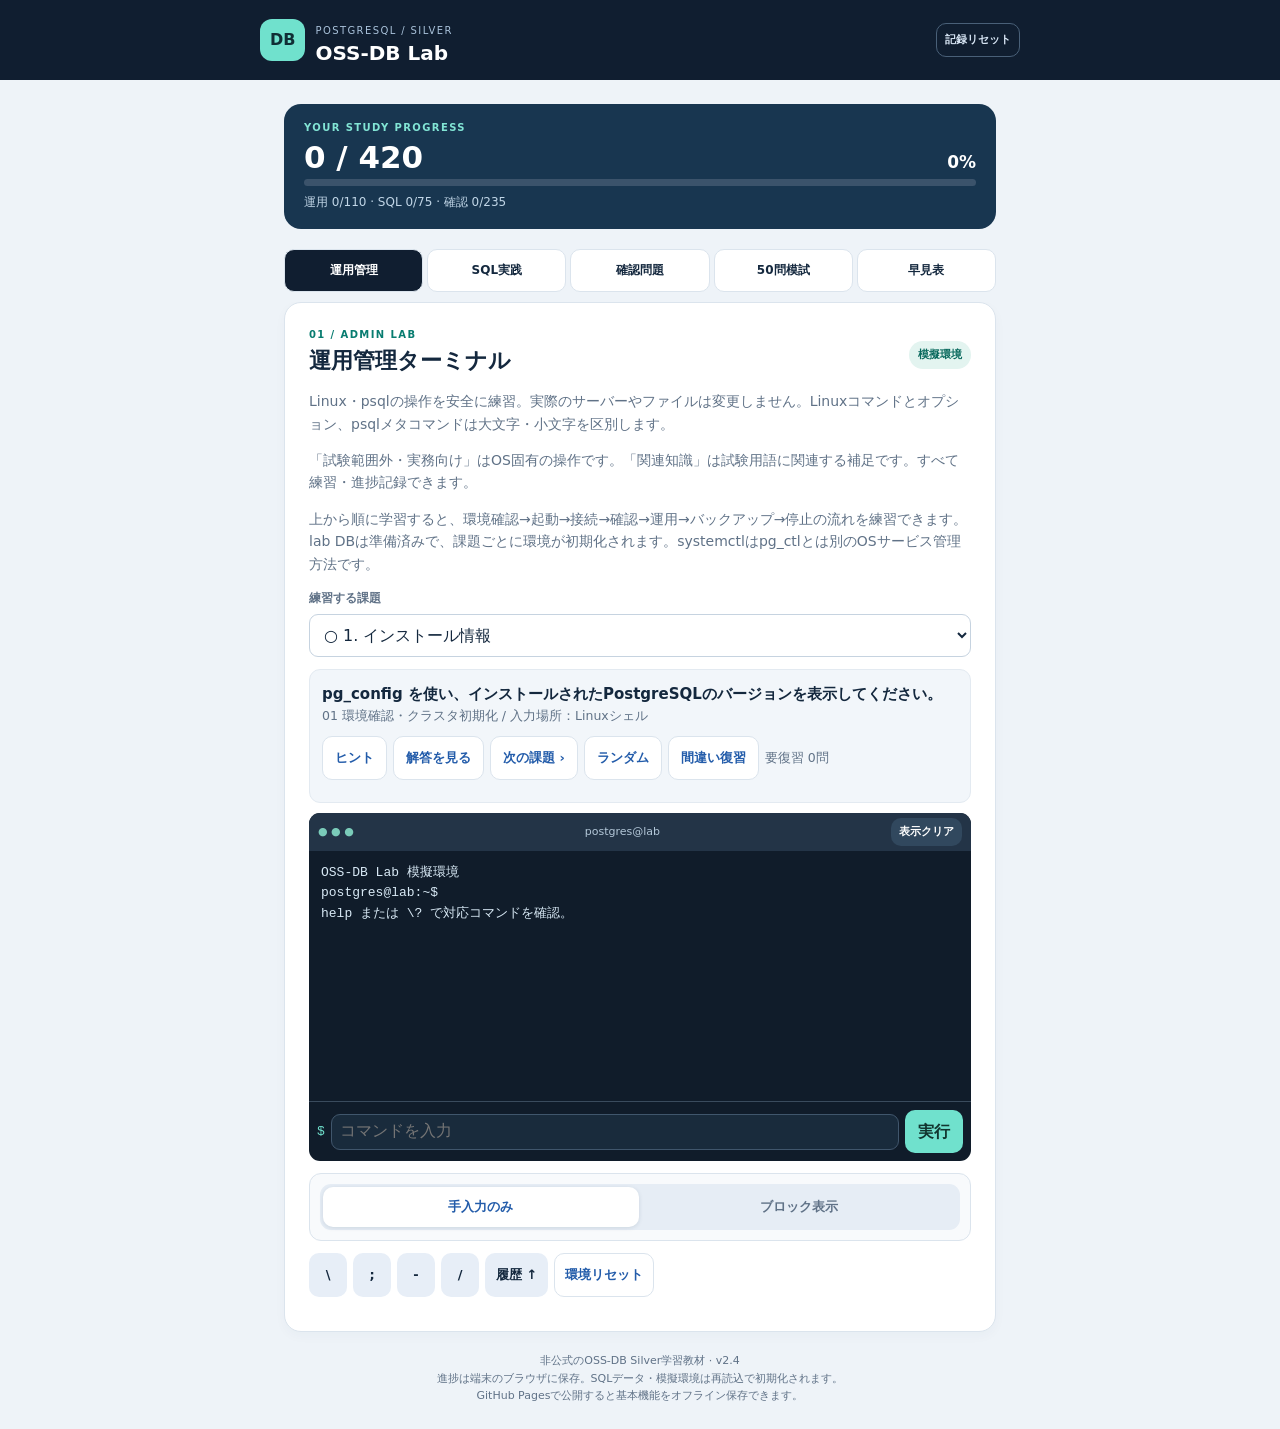
==== commit 7ad2d419: "v2.4: add toggleable command blocks, beginner explanations and tests" ====
--- a/ossdb-lab.html
+++ b/ossdb-lab.html
@@ -3,16 +3,19 @@
 
 .startup-notice{background:#fff3d2;border:1px solid #e2bf62;border-radius:10px;padding:12px;margin-bottom:12px;font-size:14px} .startup-notice[hidden]{display:none!important} .actions button{min-height:44px} input,textarea,select{font-size:16px} .feedback{overflow-wrap:anywhere}
 nav{grid-template-columns:repeat(5,minmax(0,1fr))}nav button{font-size:12px}.options button.selected{background:#e1edff;border-color:#235caa;color:#123f7a}.options button.correct{background:#e3f4f0;border-color:#087c70;color:#07594d}.options button.wrong{background:#fff0ed;border-color:#b44336;color:#85291d}.options button:disabled{opacity:1}#accuracy,#quizReviewCount{line-height:1.7}#mockReview details{white-space:normal}#mockReview pre{margin-top:8px}.actions small{align-self:center;color:var(--muted)}
+
+/* v2.4 command blocks */
+.block-tool{margin:12px 0;border:1px solid var(--line);border-radius:12px;padding:10px;background:#f8fafc}.block-mode{display:grid;grid-template-columns:1fr 1fr;gap:3px;background:#e6edf5;padding:3px;border-radius:11px}.block-mode button{background:transparent;border:0;color:var(--muted);font-size:13px;min-height:40px}.block-mode button[aria-pressed="true"]{background:white;color:var(--blue);box-shadow:0 1px 4px #173b5220}.block-tool p{margin:9px 0;font-size:12px}.block-caption{font-size:12px;color:var(--muted);font-weight:700;margin:8px 0 4px}.block-bank,.block-selected{display:flex;flex-wrap:wrap;gap:6px;min-height:43px}.block-selected{border:1px dashed #b3c5d6;padding:6px;border-radius:9px;background:white}.word-block,.chosen-block{font:13px/1.4 ui-monospace,SFMono-Regular,Consolas,monospace;min-height:44px;max-width:100%;overflow-wrap:anywhere;text-align:left;white-space:pre-wrap;border:1px solid #b8cde5;background:white;color:#1a4a7f;padding:8px 10px}.chosen-block{background:#dff3ef;border-color:#8acfc0;color:#08695d}.block-empty{font-size:12px;color:var(--muted);align-self:center}.explanation{margin-top:12px;padding:14px;border:1px solid #c9dce9;border-radius:12px;background:#f2f7fc;font-size:14px;white-space:pre-wrap;overflow-wrap:anywhere;line-height:1.8}.refItem small{white-space:pre-wrap}
 
 </style></head><body>
 <header><div class="brand"><span class="logo">DB</span><div><small>POSTGRESQL / SILVER</small><h1>OSS-DB Lab</h1></div></div><button id="resetProgress" class="ghost small">記録リセット</button></header>
 <main><div id="startupNotice" class="startup-notice">この画面が消えない場合はJavaScriptが動いていません。ファイルのプレビューではなく、GitHub Pagesで公開したURLをSafariで開いてください。</div><section class="hero"><div class="eyebrow">YOUR STUDY PROGRESS</div><div class="heroLine"><h2 id="progressText">0 / 0</h2><span id="percent">0%</span></div><div class="track"><div id="bar"></div></div><p id="progressDetail"></p></section>
 <nav aria-label="学習モード"><button data-tab="admin" class="active">運用管理</button><button data-tab="sql">SQL実践</button><button data-tab="quiz">確認問題</button><button data-tab="mock">50問模試</button><button data-tab="ref">早見表</button></nav>
-<section id="admin" class="panel"><div class="sectionHead"><div><div class="eyebrow">01 / ADMIN LAB</div><h2>運用管理ターミナル</h2></div><span class="tag">模擬環境</span></div><p>Linux・psqlの操作を安全に練習。実際のサーバーやファイルは変更しません。Linuxコマンドとオプション、psqlメタコマンドは大文字・小文字を区別します。</p><p>「試験範囲外・実務向け」はOS固有の操作です。「関連知識」は試験用語に関連する補足です。すべて練習・進捗記録できます。</p><p>上から順に学習すると、環境確認→起動→接続→確認→運用→バックアップ→停止の流れを練習できます。lab DBは準備済みで、課題ごとに環境が初期化されます。systemctlはpg_ctlとは別のOSサービス管理方法です。</p><div class="controls"><label for="adminSelect">練習する課題</label><select id="adminSelect"></select></div><div class="task"><div id="adminTask"></div><div class="actions"><button id="adminHint" class="ghost">ヒント</button><button id="adminAnswer" class="ghost">解答を見る</button><button id="adminNext" class="ghost">次の課題 ›</button><button id="adminRandom" class="ghost">ランダム</button><button id="adminWrong" class="ghost">間違い復習</button><small id="adminReviewCount"></small></div><div id="adminHelp" class="help" hidden></div></div><div class="terminal"><div class="termhead"><span>● ● ●</span><span>postgres@lab</span><button id="clearTerm">表示クリア</button></div><pre id="terminalLog" aria-live="polite"></pre><form id="commandForm"><label id="prompt" for="command">$</label><input id="command" placeholder="コマンドを入力" autocomplete="off" autocapitalize="off" spellcheck="false" enterkeyhint="go"><button type="submit">実行</button></form></div><div class="actions shortcuts"><button data-insert="\\">\</button><button data-insert=";">;</button><button data-insert="-">-</button><button data-insert="/">/</button><button id="lastCommand">履歴 ↑</button><button id="resetLab" class="ghost">環境リセット</button></div><div id="adminFeedback" class="feedback" aria-live="polite"></div></section>
-<section id="sql" class="panel" hidden><div class="sectionHead"><div><div class="eyebrow">02 / SQL LAB</div><h2>PostgreSQL 実践</h2></div><span class="tag" id="sqlStatus">実行で起動</span></div><p>SQLを入力して実行すると自動起動します。PostgreSQL優先、起動失敗時はSQLite（文法に一部違いあり）。初回は通信が必要です。既存の練習用テーブルで検索を覚えた後、DDL・データ更新・トランザクションへ進みます。課題ごとにデータは初期化されます。全角・半角、SQLキーワードの大小文字は同じ扱いです。コロン「:」はセミコロン「;」の代用にはなりません。文字列の大小文字は区別します。</p><div class="actions"><button id="connect" class="primary">PostgreSQLを起動</button><button id="sqliteConnect" class="ghost">SQLiteで起動</button><button id="practiceSQL" class="ghost">解答チェック（通信不要）</button></div><div id="sqlError" class="feedback" aria-live="polite"></div><details><summary>練習用テーブル・初期データ</summary><div id="schema"></div></details><label for="sqlSelect">練習する課題</label><select id="sqlSelect"></select><div class="task"><div id="sqlTask"></div><div class="actions"><button id="sqlHint" class="ghost">ヒント</button><button id="sqlAnswer" class="ghost">解答を見る</button><button id="sqlNext" class="ghost">次の課題 ›</button><button id="sqlRandom" class="ghost">ランダム</button><button id="sqlWrong" class="ghost">間違い復習</button><small id="sqlReviewCount"></small></div><div id="sqlHelp" class="help" hidden></div></div><label for="sqlInput">SQL エディタ</label><textarea id="sqlInput" rows="5" autocapitalize="off" autocomplete="off" spellcheck="false" placeholder="SELECT * FROM users;"></textarea><div class="actions shortcuts" aria-label="SQL記号入力"><button type="button" class="ghost" data-sql-insert=";" aria-label="セミコロンを入力">;</button><button type="button" class="ghost" data-sql-insert="\" aria-label="バックスラッシュを入力">\</button><button type="button" class="ghost" data-sql-insert="*" aria-label="アスタリスクを入力">*</button><button type="button" class="ghost" data-sql-insert="'" aria-label="シングルクォートを入力">'</button><button type="button" class="ghost" data-sql-insert="(" aria-label="左括弧を入力">(</button><button type="button" class="ghost" data-sql-insert=")" aria-label="右括弧を入力">)</button></div><div class="actions"><button id="runSQL" class="primary">▶ 実行・採点</button><button id="resetSQL" class="ghost" disabled>DB初期化</button><button id="clearSQL" class="ghost">クリア</button></div><div id="sqlFeedback" class="feedback" aria-live="polite"></div><div id="sqlOutput" class="output" aria-live="polite"></div></section>
+<section id="admin" class="panel"><div class="sectionHead"><div><div class="eyebrow">01 / ADMIN LAB</div><h2>運用管理ターミナル</h2></div><span class="tag">模擬環境</span></div><p>Linux・psqlの操作を安全に練習。実際のサーバーやファイルは変更しません。Linuxコマンドとオプション、psqlメタコマンドは大文字・小文字を区別します。</p><p>「試験範囲外・実務向け」はOS固有の操作です。「関連知識」は試験用語に関連する補足です。すべて練習・進捗記録できます。</p><p>上から順に学習すると、環境確認→起動→接続→確認→運用→バックアップ→停止の流れを練習できます。lab DBは準備済みで、課題ごとに環境が初期化されます。systemctlはpg_ctlとは別のOSサービス管理方法です。</p><div class="controls"><label for="adminSelect">練習する課題</label><select id="adminSelect"></select></div><div class="task"><div id="adminTask"></div><div class="actions"><button id="adminHint" class="ghost">ヒント</button><button id="adminAnswer" class="ghost">解答を見る</button><button id="adminNext" class="ghost">次の課題 ›</button><button id="adminRandom" class="ghost">ランダム</button><button id="adminWrong" class="ghost">間違い復習</button><small id="adminReviewCount"></small></div><div id="adminHelp" class="help" hidden></div></div><div class="terminal"><div class="termhead"><span>● ● ●</span><span>postgres@lab</span><button id="clearTerm">表示クリア</button></div><pre id="terminalLog" aria-live="polite"></pre><form id="commandForm"><label id="prompt" for="command">$</label><input id="command" placeholder="コマンドを入力" autocomplete="off" autocapitalize="off" spellcheck="false" enterkeyhint="go"><button type="submit">実行</button></form></div><div id="adminBlocks" class="block-tool"><div class="block-mode" role="group" aria-label="入力ブロックの表示"><button type="button" data-hide aria-pressed="true">手入力のみ</button><button type="button" data-show aria-pressed="false">ブロック表示</button></div><div data-panel hidden><p>順番を考えてタップ。入力欄はいつでも直接編集できます。</p><div class="block-caption">選んだ順番（タップで取り消し）</div><div data-selected class="block-selected"></div><div class="block-caption">選択できるブロック</div><div data-bank class="block-bank"></div><div class="actions"><button type="button" data-undo class="ghost">1つ戻す</button><button type="button" data-clear class="ghost">入力をクリア</button></div></div></div><div class="actions shortcuts"><button data-insert="\\">\</button><button data-insert=";">;</button><button data-insert="-">-</button><button data-insert="/">/</button><button id="lastCommand">履歴 ↑</button><button id="resetLab" class="ghost">環境リセット</button></div><div id="adminFeedback" class="feedback" aria-live="polite"></div><div id="adminExplanation" class="explanation" aria-live="polite" hidden></div></section>
+<section id="sql" class="panel" hidden><div class="sectionHead"><div><div class="eyebrow">02 / SQL LAB</div><h2>PostgreSQL 実践</h2></div><span class="tag" id="sqlStatus">実行で起動</span></div><p>SQLを入力して実行すると自動起動します。PostgreSQL優先、起動失敗時はSQLite（文法に一部違いあり）。初回は通信が必要です。既存の練習用テーブルで検索を覚えた後、DDL・データ更新・トランザクションへ進みます。課題ごとにデータは初期化されます。全角・半角、SQLキーワードの大小文字は同じ扱いです。コロン「:」はセミコロン「;」の代用にはなりません。文字列の大小文字は区別します。</p><div class="actions"><button id="connect" class="primary">PostgreSQLを起動</button><button id="sqliteConnect" class="ghost">SQLiteで起動</button><button id="practiceSQL" class="ghost">解答チェック（通信不要）</button></div><div id="sqlError" class="feedback" aria-live="polite"></div><details><summary>練習用テーブル・初期データ</summary><div id="schema"></div></details><label for="sqlSelect">練習する課題</label><select id="sqlSelect"></select><div class="task"><div id="sqlTask"></div><div class="actions"><button id="sqlHint" class="ghost">ヒント</button><button id="sqlAnswer" class="ghost">解答を見る</button><button id="sqlNext" class="ghost">次の課題 ›</button><button id="sqlRandom" class="ghost">ランダム</button><button id="sqlWrong" class="ghost">間違い復習</button><small id="sqlReviewCount"></small></div><div id="sqlHelp" class="help" hidden></div></div><label for="sqlInput">SQL エディタ</label><textarea id="sqlInput" rows="5" autocapitalize="off" autocomplete="off" spellcheck="false" placeholder="SELECT * FROM users;"></textarea><div id="sqlBlocks" class="block-tool"><div class="block-mode" role="group" aria-label="入力ブロックの表示"><button type="button" data-hide aria-pressed="true">手入力のみ</button><button type="button" data-show aria-pressed="false">ブロック表示</button></div><div data-panel hidden><p>順番を考えてタップ。入力欄はいつでも直接編集できます。</p><div class="block-caption">選んだ順番（タップで取り消し）</div><div data-selected class="block-selected"></div><div class="block-caption">選択できるブロック</div><div data-bank class="block-bank"></div><div class="actions"><button type="button" data-undo class="ghost">1つ戻す</button><button type="button" data-clear class="ghost">入力をクリア</button></div></div></div><div class="actions shortcuts" aria-label="SQL記号入力"><button type="button" class="ghost" data-sql-insert=";" aria-label="セミコロンを入力">;</button><button type="button" class="ghost" data-sql-insert="\" aria-label="バックスラッシュを入力">\</button><button type="button" class="ghost" data-sql-insert="*" aria-label="アスタリスクを入力">*</button><button type="button" class="ghost" data-sql-insert="'" aria-label="シングルクォートを入力">'</button><button type="button" class="ghost" data-sql-insert="(" aria-label="左括弧を入力">(</button><button type="button" class="ghost" data-sql-insert=")" aria-label="右括弧を入力">)</button></div><div class="actions"><button id="runSQL" class="primary">▶ 実行・採点</button><button id="resetSQL" class="ghost" disabled>DB初期化</button><button id="clearSQL" class="ghost">クリア</button></div><div id="sqlFeedback" class="feedback" aria-live="polite"></div><div id="sqlOutput" class="output" aria-live="polite"></div><div id="sqlExplanation" class="explanation" aria-live="polite" hidden></div></section>
 <section id="quiz" class="panel" hidden><div class="eyebrow">03 / KNOWLEDGE CHECK</div><h2>確認問題</h2><p>一般知識→運用管理→SQLの試験分野順に復習。分野別正答率は確認問題と模試の回答履歴から計算します。</p><div class="task"><small id="accuracy"></small><small id="quizReviewCount"></small><details><summary>公式10分野の習熟状況</summary><p>確認問題・模試の回答済数と直近正解数（各問題の最後の回答が正解だった数）です。</p><div id="topicStats"></div></details></div><label for="quizFilter">ランダム・復習の分野</label><select id="quizFilter"><option value="all">全分野</option><option value="S1">一般知識</option><option value="S2">運用管理</option><option value="S3">開発・SQL</option><optgroup label="公式10分野"><option value="S1.1">S1.1 OSSとPostgreSQLの一般知識</option><option value="S1.2">S1.2 リレーショナルDBとSQL基礎</option><option value="S2.1">S2.1 クラスタ・データ保存</option><option value="S2.2">S2.2 起動・停止・標準ツール・psql</option><option value="S2.3">S2.3 接続・認証・設定・ログ</option><option value="S2.4">S2.4 バックアップ・リストア・WAL</option><option value="S2.5">S2.5 ロールと日常保守</option><option value="S3.1">S3.1 SQLとDBオブジェクト</option><option value="S3.2">S3.2 関数</option><option value="S3.3">S3.3 トランザクションとMVCC</option></optgroup></select><div class="actions"><button id="quizRandom" class="primary">ランダム出題</button><button id="quizWrong" class="ghost">間違い復習</button></div><label for="quizSelect">問題を選ぶ</label><select id="quizSelect"></select><div class="task" id="quizTask"></div><div id="quizOptions" class="options"></div><div id="quizFeedback" class="feedback" aria-live="polite"></div><div class="actions"><button id="quizSubmit" class="primary" hidden>選択を採点</button><button id="quizNext" class="primary">次の問題 ›</button></div></section>
 <section id="mock" class="panel" hidden><div class="eyebrow">04 / MOCK EXAM</div><h2>50問模擬試験</h2><div id="mockIntro"><p>一般8問・運用26問・SQL16問を公式10分野の重要度に合わせてランダム出題。解説と採点は終了後に表示。制限時間なし。ページを再読み込みすると受験中の回答は消えます。</p><button id="mockStart" class="primary">模試を開始</button></div><div id="mockBody" hidden><p id="mockCounter"></p><div id="mockQuestion" class="task"></div><div id="mockOptions" class="options"></div><div class="actions"><button id="mockPrev" class="ghost">前へ</button><button id="mockNext" class="primary">次へ</button><button id="mockFinish" class="ghost">終了・採点</button></div></div><div id="mockResult" hidden><h2 id="mockScore"></h2><p id="mockBreakdown"></p><button id="mockRestart" class="primary">別の模試を開始</button><div id="mockReview"></div></div></section><section id="ref" class="panel" hidden><div class="eyebrow">04 / REFERENCE</div><h2>コマンド早見表</h2><p>入力する場所にも注意。ターミナルとpsqlは別の環境です。</p><input id="searchRef" type="search" placeholder="pg_dump / シーケンス など" aria-label="早見表を検索"><div id="refList"></div></section>
-<footer>非公式のOSS-DB Silver学習教材 · v2.3<br>進捗は端末のブラウザに保存。SQLデータ・模擬環境は再読込で初期化されます。<br><span id="offlineStatus">公開ページでオフライン保存に対応します。</span></footer></main><script>
+<footer>非公式のOSS-DB Silver学習教材 · v2.4<br>進捗は端末のブラウザに保存。SQLデータ・模擬環境は再読込で初期化されます。<br><span id="offlineStatus">公開ページでオフライン保存に対応します。</span></footer></main><script>
 /* 問題データ。idは進捗保存に使うので、既存のidは変更しないこと。 */
 window.LESSONS = {
 admin: [
@@ -767,6 +770,197 @@
   "q150": "同時更新を含む業務処理で一貫性を保ち、トランザクションの失敗に対処する。"
 };
 
+/* v2.4: beginner explanations, examples and glossary */
+window.LESSONS.beginner = {
+  "a01": "psqlは、PostgreSQLに話しかけるためのアプリです。-Uの後ろにユーザー名、-dの後ろに接続したいデータベース名を書きます。Linuxのターミナルで実行すると、SQLを入力できる画面に入ります。",
+  "a02": "テーブルとは、Excelの表のようにデータを行と列で保存するものです。\\dtを入力すると、今のDBで見えるテーブル名が一覧になります。",
+  "a03": "\\d usersはusersという表の設計図を見る操作です。列名、データ型、必須項目、インデックスなどを確認できます。",
+  "a04": "1つのPostgreSQLサーバーには複数のデータベースを作れます。\\lはその名前の一覧を表示します。",
+  "a05": "ロールとは、DBのユーザーや権限をまとめるための仕組みです。\\duで名前と属性を一覧表示します。",
+  "a06": "シーケンスは、IDなどに使う連番を作る仕組みです。\\dsでその一覧を表示します。",
+  "a07": "\\cはconnectの略です。psqlを閉じず、別のDBに接続し直せます。今のDBから移動するイメージです。",
+  "a08": "\\qはquitの略です。psqlだけを終了し、Linuxのターミナルに戻ります。DBサーバー自体は止まりません。",
+  "a09": "initdbはDBクラスタ（複数のDBをまとめて管理する保存場所）を新しく用意します。-Dで保存場所を指定します。作っただけでは起動しません。",
+  "a10": "pg_ctlはPostgreSQLサーバーの起動・停止などを管理するコマンドです。statusは、指定したクラスタが動いているかを調べます。",
+  "a11": "startはPostgreSQLを起動します。-Dで対象クラスタを指定します。起動すると、そのクラスタにあるDBへ接続できるようになります。",
+  "a12": "reloadは設定ファイルを読み直す操作です。サーバーを止めずに反映できる設定だけが変わります。ポート変更などは再起動が必要です。",
+  "a13": "fast停止は新しい接続を受け付けず、既存の接続も切り、まだ確定していない変更を取り消してから安全に停止します。",
+  "a14": "createdbは、稼働中のPostgreSQLに新しいDBを作るLinuxコマンドです。SQLのCREATE DATABASEと同じ目的です。",
+  "a15": "dropdbはDBを丸ごと削除します。表とデータも消えるため、本番では実行先を慎重に確認します。",
+  "a16": "pg_dumpは1つのDBの内容を復元できる形で書き出します。-dはDB名、-fは出力ファイル名です。DBを止めずに取得できます。",
+  "a17": "-Fcはカスタム形式というPostgreSQL専用のバックアップ形式です。後から一部だけ選んで復元することができます。",
+  "a18": "SQL形式のバックアップはCREATEやINSERTなどのSQLが入ったファイルです。psql -fで読み込むと、指定DBでそのSQLが実行されます。",
+  "a19": "pg_restoreはカスタム形式などのバックアップを読み込むコマンドです。-dで戻す先のDBを指定します。",
+  "a20": "pg_dumpallはサーバー内の全DBとロールなどをSQLに書き出します。pg_dumpは基本的に1つのDBだけです。",
+  "a21": "pg_basebackupは、DBクラスタのファイルを復旧に使える状態でコピーするコマンドです。pg_dumpのようにSQLに変換するわけではありません。",
+  "a22": "UPDATEやDELETEで不要になった古い行は、すぐにはファイルから消えません。VACUUMは、その領域を後から再利用できるようにします。",
+  "a23": "ANALYZEは、表に何件あるか、どの値が多いかなどの情報を集めます。PostgreSQLはそれを参考に速い検索方法を選びます。",
+  "a24": "SHOW portは、PostgreSQLが接続を受け付ける番号を表示します。通常は5432ですが、別の番号を設定できます。",
+  "a25": "SHOW config_fileは、サーバー設定（postgresql.conf）が置かれている実際の場所を表示します。",
+  "a26": "SHOW hba_fileは、誰がどこからどのDBへ接続できるかを決めるpg_hba.confの場所を表示します。",
+  "a27": "enableは、次にLinuxが起動したときにPostgreSQLサービスも自動で起動するようにする設定です。今すぐ起動するstartとは別です。",
+  "a28": "disableは自動起動の設定を解除します。今動いているPostgreSQLを停止する操作ではありません。",
+  "a29": "is-enabledは自動起動の設定を確認します。今動いているかどうかはstatusなどで確認します。",
+  "a30": "systemctl startはLinuxのサービス管理機能を使って今すぐPostgreSQLを起動します。自動起動設定は変わりません。",
+  "a31": "systemctl stopはLinuxのサービス管理機能で今すぐPostgreSQLを止めます。次回の自動起動設定はそのままです。",
+  "a32": "systemctl statusはサービスが動いているかや、直近のログなどを表示します。",
+  "a33": "restartは停止してから起動します。利用中のアプリの接続は切れます。",
+  "a34": "systemctl reloadは、サービスに設定の読み直しを指示します。再起動が必要な設定は反映できません。",
+  "a35": "smart停止は、今つながっている利用者が全員接続を終えるまで待ちます。接続しっぱなしのアプリがあると停止も待ち続けます。",
+  "a36": "immediate停止は正常終了の処理を省いて強制的に止めます。次回起動時にログを使って整合性を回復する処理が必要です。",
+  "a37": "pg_ctl restartは指定クラスタを停止して再び起動します。クラスタ内の全DBに影響します。",
+  "a38": "PGDATAはDBクラスタの場所を記憶しておく環境変数です。exportで設定すると、そのシェルから起動するコマンドにも渡されます。",
+  "a39": "echoは文字を表示するコマンドです。$PGDATAと書くと、変数PGDATAに入っている保存先が表示されます。",
+  "a40": "PGDATAにクラスタの場所が設定されていれば、pg_ctlの-Dを省略できます。-Dを明示するとそちらが優先です。",
+  "a41": "createuserはPostgreSQLにログインできるロールを作るLinuxコマンドです。OSのユーザーを作る操作ではありません。",
+  "a42": "dropuserはDBのロールを削除します。そのロールが表などを所有している場合は、先に所有権などを整理します。",
+  "a43": "pg_config --versionはインストールされたPostgreSQLの開発用情報からバージョンを表示します。接続先のサーバー版とは限りません。",
+  "a44": "pg_controldataはクラスタの管理情報をファイルから読みます。起動しているかだけでなく、チェックポイントなどの内部情報を調べられます。",
+  "a45": "pg_isreadyはDBサーバーが接続を受け付けているか調べます。-pはポート番号です。実際にSQLが成功するかまでは調べません。",
+  "a46": "pg_resetwalは重大な障害時に使う危険な復旧ツールです。-nは実際には変更せず、何をするかを確認するだけです。",
+  "a47": "vacuumdbはLinuxからVACUUMを実行するためのコマンドです。-dはDB、-tは対象の表を指定します。",
+  "a48": "-zを付けたvacuumdbはVACUUMとANALYZEを両方行います。不要領域の再利用と検索用統計の更新をまとめて行います。",
+  "a49": "-lは起動時の出力をファイルに追記する指定です。server.logにメッセージが残るので、起動に失敗したときも原因を確認できます。",
+  "a50": "-wのwはwait（待つ）です。起動を指示した後、接続を受け付けられる状態になるまでコマンドが待ちます。現在は-wが標準なので省略できます。逆に-Wは待ちません。",
+  "a51": "-t 30は完了を待つ時間を30秒に設定します。時間内に完了しないとpg_ctlは失敗を返しますが、サーバーの処理が続く場合があります。",
+  "a52": "-hは接続先のホスト、-pはポート、-Uはユーザー、-dはDB名です。別のサーバーにあるDBにも接続できます。",
+  "a53": "-cの後ろにSQLを書くと、psqlを対話画面として開いたままにせず、そのSQLを実行して終了します。",
+  "a54": "psql --versionは手元のpsqlアプリのバージョンを表示します。DBサーバーのバージョンはSELECT version()で調べます。",
+  "a55": "\\conninfoは今つながっているDB名、ユーザー、接続先などを表示します。本番とテストを間違えていないか確認できます。",
+  "a56": "スキーマとは、1つのDB内で表などをグループ分けする名前空間です。\\dnで一覧を見ます。",
+  "a57": "ビューは保存したSELECT文を表のように扱う仕組みです。\\dvでビュー一覧を見ます。",
+  "a58": "インデックスは本の索引のように検索を速くする仕組みです。\\diで一覧を見ます。",
+  "a59": "関数はDBの中で呼び出せる処理です。\\dfで関数一覧を見ます。",
+  "a60": "\\dpはテーブルなどに対して、誰がSELECTやUPDATEなどを許可されているか表示します。",
+  "a61": "\\hの後にSQLの名前を書くと、そのSQLの書き方を確認できます。",
+  "a62": "\\?はpsql専用コマンドのヘルプです。SQL自体の文法は\\hで確認します。",
+  "a63": "\\timing onにすると、SQLを実行するたびにかかった時間が表示されます。",
+  "a64": "SHOW data_directoryはDBクラスタのデータファイルが保存されるディレクトリを表示します。",
+  "a65": "SHOW ALLは、接続中のサーバーの設定値をまとめて表示します。",
+  "a66": "max_connectionsは同時に接続できる数の上限です。接続が多すぎてエラーになる場合の確認に使います。",
+  "a67": "listen_addressesはPostgreSQLがどのネットワークアドレスで接続を待ち受けるかを決めます。",
+  "a68": "timezoneは日時を扱うときのタイムゾーン設定です。日本時間とUTCのずれなどを調べられます。",
+  "a69": "search_pathは、スキーマ名を省略した表名をどの順番で探すかを決めます。",
+  "a70": "SETは現在の接続の設定を変えます。statement_timeoutを5秒にすると、長すぎるSQLが取り消されます。",
+  "a71": "RESETはSETで変更した設定を、その設定の既定値に戻します。",
+  "a72": "pg_settingsは設定の値や変更方法をSQLで調べられる一覧です。WHEREで必要な設定に絞れます。",
+  "a73": "pg_reload_conf()は、SQLから設定の読み直しを指示する関数です。再起動が必要な項目は別途対応します。",
+  "a74": "pg_hba_file_rulesは、認証設定の各行とエラーなどをSQLで確認できるビューです。",
+  "a75": "pg_restore -lはバックアップの中身を一覧表示します。実際の復元はまだ行いません。",
+  "a76": "-gはロールやテーブルスペースなど、クラスタ全体で共有する設定だけを書き出します。",
+  "a77": "-sは表の作り方や制約などの定義だけを保存します。表に入っているデータは保存しません。",
+  "a78": "-aは表の中身などのデータだけを保存します。復元先には対応する表の定義が必要です。",
+  "a79": "-t usersを指定すると、users表を対象にバックアップします。関連する別表などがすべて自動で含まれるとは限りません。",
+  "a80": "-Fdはバックアップを1つのディレクトリに複数のファイルで保存します。複数の作業を並行してバックアップする方法にも対応します。",
+  "a81": "-Ftはtarアーカイブ形式を指定します。複数の内容を1つのファイルにまとめる形式です。",
+  "a82": "-X streamはクラスタのコピー中に必要なWAL（変更記録）も別の接続で受け取ります。",
+  "a83": "COPY TOは表のデータをCSVなどに書き出します。ファイルはDBサーバー側に保存されます。",
+  "a84": "\\copyはpsqlを動かしているPC側にファイルを書き出します。サーバーのファイルに直接アクセスするCOPYとは場所が違います。",
+  "a85": "COPY FROMはサーバー側に置いたファイルのデータを表へ取り込みます。",
+  "a86": "archive_modeはWAL（DBの変更記録）を別の場所へ保管する仕組みを有効にする設定です。",
+  "a87": "archive_commandはWALを別の保管先へ送るためのコマンド設定です。SHOWは内容を表示するだけです。",
+  "a88": "CREATE ROLE ... LOGINはDBへログイン可能なアカウントをSQLで作ります。",
+  "a89": "ALTER ROLEは既存ロールの属性を変更します。CREATEDBを付けるとDBを作る権限を与えます。",
+  "a90": "DROP ROLEは既存のロールを削除するSQLです。表などの所有者になっている場合は先に整理が必要です。",
+  "a91": "GRANTは操作を許可するSQLです。SELECTを与えると、指定したロールが表を読み取れるようになります。",
+  "a92": "REVOKEは付与した権限を取り消します。他のロールを通じて同じ権限を持つ場合は別途確認が必要です。",
+  "a93": "current_userは現在SQLを実行する際の有効なロール名を返します。",
+  "a94": "version()は接続しているPostgreSQLサーバーのバージョンなどを表示します。",
+  "a95": "information_schemaは、表や列などの情報を標準的なSQLで調べるためのビューの集まりです。",
+  "a96": "pg_catalogはPostgreSQLの管理情報を持つスキーマです。pg_databaseにはDBの情報があります。",
+  "a97": "VACUUM ANALYZEは不要な行の領域を再利用できるようにし、検索方法を選ぶための統計情報も更新します。",
+  "a98": "VACUUM FULLは表を新しく書き直して、不要な領域をOSに返します。処理中は他の操作を強く制限するので通常は避けます。",
+  "a99": "autovacuumは不要な行の領域を再利用したり統計を更新したりする自動保守の仕組みです。",
+  "a100": "vacuumdb -ZはANALYZEだけを実行します。不要領域を再利用するVACUUMは行いません。",
+  "a101": "サーバーが止まっているとpg_isreadyは接続できないことを示します。終了コードも確認できます。",
+  "a102": "psql -fはファイルに書いてあるSQLを順番に実行します。何度も同じSQLを打たなくて済みます。",
+  "a103": "\\oはpsqlの問い合わせ結果の出力先をファイルなどへ変更します。引数なしの\\oで通常表示に戻せます。",
+  "a104": "\\l+はDB一覧にサイズなどの詳細も追加して表示します。",
+  "a105": "log_directoryはログファイルの保存先の設定です。相対パスの場合はデータディレクトリを基準にします。",
+  "a106": "logging_collectorはサーバーの標準エラー出力などを集めてログファイルに書く仕組みです。",
+  "a107": "pg_settingsのcontextは設定を変更するために何が必要かを示します。例えばpostmasterなら再起動が必要です。",
+  "a108": "\\copy FROMはpsqlを動かしているPC側のファイルを読み取って、DBへデータを登録します。",
+  "a109": "ON_ERROR_STOP=1を設定すると、SQLファイルの途中でエラーが起きた時点でpsqlが処理を止めます。すでに確定した変更まで自動で戻す指定ではありません。",
+  "a110": "pg_restore -t usersはアーカイブからusersという表を選んで復元します。必要な依存オブジェクトを別途確認します。",
+  "s01": "SELECTはデータを取得するSQLです。*は全列、FROMはどの表から取るかを指定します。",
+  "s02": "WHEREは行を選ぶ条件です。age >= 30なら30歳以上の行だけが残ります。",
+  "s03": "ORDER BYは並べ替えです。DESCは大きい順、ASCは小さい順です。",
+  "s04": "LIKEは文字のパターンに合うか調べます。%は0文字以上の任意の文字に対応します。",
+  "s05": "NULLは値がない状態です。=ではなくIS NULLで調べます。",
+  "s06": "COUNT(*)は条件に合う行の数を数えます。",
+  "s07": "GROUP BYは同じ値を持つ行をグループにまとめ、グループごとに集計できます。",
+  "s08": "HAVINGはGROUP BYでまとめた結果に条件を付けます。WHEREは集計前の行に条件を付けます。",
+  "s09": "INNER JOINは両方の表に対応する行がある場合だけ結果に含めます。ONは結合条件です。",
+  "s10": "LEFT JOINは左側の表の行を残します。右側に対応する行がなければ、その列はNULLになります。",
+  "s11": "COALESCEは左から順に見て最初のNULLではない値を返します。",
+  "s12": "副問い合わせはSQLの中に別のSELECTを書く方法です。内側の結果を外側の条件などに利用します。",
+  "s13": "DISTINCTは取得結果の重複を除きます。",
+  "s14": "SUMは数値の合計を返します。",
+  "s15": "INSERT INTOは表に新しい行を追加します。VALUESに登録する値を書きます。",
+  "s16": "UPDATEは既存の行を変更します。SETに変更内容、WHEREに対象を指定します。",
+  "s17": "DELETEは表から行を削除します。WHEREを忘れると全行が対象です。",
+  "s18": "BEGINで一連の処理を開始し、ROLLBACKでその間の変更を取り消します。",
+  "s19": "CREATE TABLEは新しい表を作ります。列名、型、制約などを指定します。",
+  "s20": "CREATE INDEXは検索のための索引を作ります。データ更新の負荷も増えることがあります。",
+  "s21": "BETWEENは指定した範囲に入るかを調べます。両端も含みます。",
+  "s22": "INは候補のどれかと一致するかを調べます。",
+  "s23": "NOT INは候補のどれにも一致しないかを調べます。候補にNULLがあると結果に注意が必要です。",
+  "s24": "IS NOT NULLは値が入っている行を選びます。",
+  "s25": "ANDは両方の条件を満たす必要があります。",
+  "s26": "ORは少なくとも一方の条件を満たせばよいです。",
+  "s27": "LIMITは取得する最大件数を指定します。ORDER BYで順番を決めて使うと確実です。",
+  "s28": "OFFSETは最初の何件を飛ばすかを指定します。",
+  "s29": "AVGは平均値を求めます。NULLは平均の計算から除外されます。",
+  "s30": "MINは最小値、MAXは最大値を返します。",
+  "s31": "COUNT(列名)はNULLではない値を持つ行の数を返します。",
+  "s32": "EXISTSは内側のSELECTで1行でも見つかると真になります。",
+  "s33": "NOT EXISTSは内側のSELECTで1行も見つからない場合に真になります。",
+  "s34": "CASE WHENは条件によって返す値を切り替えます。Pythonのifに近い考え方です。",
+  "s35": "UNIONは複数のSELECT結果を縦につなぎ、重複する行を除きます。",
+  "s36": "LOWERは文字列を小文字に変換します。",
+  "s37": "UPPERは文字列を大文字に変換します。",
+  "s38": "CHAR_LENGTHは文字数を返します。バイト数とは異なります。",
+  "s39": "SUBSTRINGは文字列の指定位置から一部を取り出します。",
+  "s40": "REPLACEは文字列の中にある指定文字列を別の文字列に置き換えます。",
+  "s41": "TRIMは通常、文字列の前後の空白を除きます。",
+  "s42": "CONCATは複数の値を文字列としてつなぎます。",
+  "s43": "SQLでも*や+などを使って数値の計算ができます。",
+  "s44": "EXTRACTは日時から年や月などの一部分を取り出します。",
+  "s45": "TO_CHARは日時などを指定した書式の文字列に変換します。",
+  "s46": "INTERVALは1日や1か月などの時間の長さを表します。",
+  "s47": "JSONBはキーと値の組を保存できます。->>は指定キーの値を文字列として取り出します。",
+  "s48": "@>は左側のJSONBが右側の内容を含むかを調べます。",
+  "s49": "ビューはSELECT文に名前を付けて表のように使う仕組みです。",
+  "s50": "シーケンスは連番を生成します。nextvalで次の番号を取得します。",
+  "s51": "~は正規表現に一致するかを調べます。^は文字列の先頭を表します。",
+  "s52": "SIMILAR TOはSQLのパターン構文で一致する文字列を調べます。",
+  "s53": "COUNT(DISTINCT 列)は重複とNULLを除いた値の種類数を数えます。",
+  "s54": "CROSS JOINは左と右の表の全組合せを作ります。",
+  "s55": "UNION ALLは複数のSELECT結果を縦につなぎ、重複も残します。",
+  "s56": "整数同士の割り算は小数部分を切り捨てます。numericに変換すると小数も扱えます。",
+  "s57": "AGEは2つの日時の差を年・月・日などで返します。",
+  "s58": "||は文字列を連結する演算子です。",
+  "s59": "@@はJSONBに対しJSONパスの条件を評価します。",
+  "s60": "SQLの真偽値にはTRUE、FALSE、値不明を示すNULLがあります。",
+  "s61": "ALTER TABLE ... ADD COLUMNは既存の表に列を追加します。",
+  "s62": "RENAME COLUMNは既存の列名を変更します。",
+  "s63": "DROP TABLEは表そのものと中のデータを削除します。",
+  "s64": "UNIQUEは同じ値の重複登録を防ぎます。通常、NULLの扱いは別です。",
+  "s65": "CHECKは登録や更新する値が条件を満たすかチェックします。",
+  "s66": "DEFAULTは列の値を省略したときに入れる初期値です。",
+  "s67": "NOT NULLは値がない状態での登録を禁止します。",
+  "s68": "REFERENCESは別の表のキーを参照する外部キー制約です。",
+  "s69": "IDENTITYはIDなどの値を自動で生成する列です。",
+  "s70": "マテリアライズドビューはSELECT結果を実際に保存します。内容を最新にするには更新が必要です。",
+  "s71": "パーティションは大きな表を範囲などに分けて管理する仕組みです。",
+  "s72": "CREATE FUNCTIONは繰り返し呼び出せる関数をDBの中に作ります。",
+  "s73": "INSERT ... SELECTは別の検索結果をそのまま表に登録するSQLです。",
+  "s74": "RETURNINGは更新した行などの値をその場で返します。",
+  "s75": "COMMITはBEGINからの変更を確定します。確定した変更は通常ROLLBACKでは戻せません。"
+};
+window.LESSONS.glossary = [["クラスタ","複数のDBをまとめて管理するPostgreSQLの単位"],["ロール","DBユーザーや権限をまとめる仕組み"],["WAL","DBの変更内容を記録し、障害からの復旧に使うログ"],["PITR","バックアップと変更ログから指定時刻の状態へ戻す方法"],["MVCC","複数の利用者が同時に操作できるよう行のバージョンを管理する仕組み"],["トランザクション","複数のDB操作をまとめ、全部成功か取り消しかを扱う単位"],["スキーマ","DB内で表などをグループ分けする名前空間"],["インデックス","本の索引のように検索を速くする仕組み"],["シーケンス","IDなどに使う連番を作る仕組み"],["外部キー","他の表に対応する行があることを保証する制約"],["主キー","表の1行を一意に見分けるキー"],["autovacuum","不要領域の再利用や統計更新などを自動で行う仕組み"],["VACUUM","不要な行の領域を再利用できるようにする処理"],["ANALYZE","検索方法を選ぶためにデータの統計を集める処理"],["レプリケーション","別のサーバーなどにデータの変更を反映する仕組み"],["マテリアライズドビュー","SELECTの結果を保存して再利用する仕組み"],["ビュー","保存したSELECT文を表のように扱う仕組み"],["正規化","重複や更新漏れを減らすため表の構造を整理すること"],["NULL","値がない・不明であることを示す特別な値"],["排他ロック","他の処理が対象を同時に変更することなどを防ぐ制御"],["メタデータ","表名や列名など、データの構造を説明する情報"],["実行計画","DBがSQLを実行するために選ぶ検索・結合などの手順"],["認証","接続する人が本人か確認すること"],["ライセンス","ソフトウェアの利用・配布などの条件"],["JSONB","JSONデータを検索などに適した形式で保存する型"],["コミット","トランザクションの変更を確定する操作"],["ロールバック","まだ確定していない変更を取り消す操作"],["分離レベル","同時実行中の別処理の変更がどこまで見えるかを決める設定"],["バックアップ","障害や誤操作に備えてデータのコピーを保存すること"],["カスタム形式","pg_restoreで選択復元できるPostgreSQL専用のバックアップ形式"],["環境変数","OSのシェルなどがコマンドへ渡す設定値"],["接続プール","DB接続を何度も作らず再利用する仕組み"],["マイグレーション","アプリの変更に合わせてDBの定義を変更する作業"],["パーティション","1つの大きな表を複数の部分に分けて管理する仕組み"],["ダーティリード","別の処理がまだ確定していない変更を読み取ること"],["チェックポイント","変更済みデータをディスクへ書き出す区切り"],["表領域","DBのデータファイルの保存場所を指定する仕組み"],["トリガー","登録や更新などをきっかけにDBで自動実行する処理"],["DDL","表などの構造を作成・変更・削除するSQL"],["DML","表のデータを操作するSQL"],["OSS","ソースコードが公開され、ライセンス条件に従って利用・改変などができるソフトウェア"]];
+Object.assign(window.LESSONS.usage,{"a01":"A5:SQLなどのGUIを使わず、LinuxからDBに接続してSQLを実行したいときに使います。","a11":"検証用DBを手動で起動したいときや、保守作業で止めたDBを起動するときに使います。Linuxサービスとして管理している場合は、そのサービス管理方法を使うのが一般的です。","a49":"DBが起動しない場合に使います。例えばポート番号が他のクラスタと重複していたら、その原因をログファイルから探せます。","a50":"手動ではpg_ctl startで十分です。例えば毎朝の集計バッチで「DBを起動→SQLを実行」と続けたい場合、起動成功を確認してから次へ進めます。例：PGDATA設定済みなら pg_ctl -w start && psql -d lab -f setup.sql。-wは現在の標準動作なのでバッチでも省略できます。","a51":"大量のデータを復旧するなど、起動に時間がかかる環境で待ち時間を調整するときに使います。","a53":"毎日決まった時刻に件数を確認するような自動処理で使います。例：psql -d lab -c 'SELECT COUNT(*) FROM users;'","a45":"アプリを起動する前にDBが接続を受け付けているか確認したい場合や、監視で使います。","a22":"大量に予約データを削除した後、不要な領域を再利用させたいときに使います。普段はautovacuumが自動で実施するので手動で頻繁に実行する必要はありません。","a23":"大量のExcelデータを取り込んだ後などに使います。データの分布が大きく変わると、検索の方法を選ぶための情報が古くなることがあるからです。","a98":"大量削除後、ディスクの空き容量を実際に増やす必要があるときに検討します。表を使えなくなる時間や追加のディスク容量が必要なので、通常のVACUUMとは使い分けます。","a12":"例えばpg_hba.confを変更した後、利用者の接続を切らずに認証設定を読み直したい場合に使います。","a35":"利用者が作業を終えてから止めたい保守で使います。誰かが接続したままだと止まらないので注意します。","a36":"普通の方法で止められない緊急時だけに検討します。普段の保守ではfastなどの正常停止を選びます。","a39":"別のクラスタを操作してしまわないように、作業前に保存場所を確認するときに使います。","a40":"同じクラスタを何度も操作する場合に-Dの入力を減らせます。複数クラスタがある場合は-Dを指定すると間違いにくくなります。","a16":"本番のデータをバックアップしたり、別の検証DBに復元したりするときに使います。","a46":"通常の運用では使いません。重大な破損で専門家が復旧方法を検討する際の確認用です。","q24":"DB起動後にSQLを実行するバッチなどで、起動を待つか、別に接続可能かを確認するかを考えるときに使います。","q166":"DBの起動を指示した直後にアプリを起動する場合、まだ接続できないことがあります。-wで待つか、pg_isreadyなどで別途確認します。"});
+
 </script><script>
 /* Stateful teaching simulator, NOT a real shell or PostgreSQL server. */
 window.AdminLab = class {
@@ -842,6 +1036,49 @@
 })();
 
 </script><script>
+(function blocksModule(){
+'use strict';
+// Preserve quoted strings, dollar-quoted SQL bodies, paths and case-sensitive options.
+function parts(source){
+ const result=[];let buf='',i=0;const flush=()=>{if(buf){result.push(buf);buf=''}};
+ while(i<source.length){
+  const c=source[i];
+  if(/\s/.test(c)){flush();i++;continue}
+  if(c===';'){flush();result.push(c);i++;continue}
+  if(c==="'"||c==='"'){const quote=c;buf+=c;i++;while(i<source.length){const x=source[i++];buf+=x;if(x===quote){if(source[i]===quote){buf+=source[i++];continue}break}}continue}
+  if(c==='$'){const m=source.slice(i).match(/^\$(?:[A-Za-z_][A-Za-z_0-9]*)?\$/);if(m){const end=source.indexOf(m[0],i+m[0].length);if(end>=0){const next=end+m[0].length;buf+=source.slice(i,next);i=next;continue}}}
+  buf+=c;i++;
+ }flush();return result;
+}
+function join(tokens,base=''){let s=base;for(const t of tokens){s+=t===';'||!s||/\s$/.test(s)?t:' '+t}return s}
+function shuffled(tokens,random=Math.random){const a=tokens.map((value,id)=>({value,id}));for(let i=a.length-1;i>0;i--){const j=Math.floor(random()*(i+1));[a[i],a[j]]=[a[j],a[i]]}if(a.length>1&&a.every((x,i)=>x.value===tokens[i])){const j=a.findIndex(x=>x.value!==a[0].value);if(j>0)[a[0],a[j]]=[a[j],a[0]]}return a}
+function create(input,root,storage,key,doc=document,random=Math.random){
+ const bank=root.querySelector('[data-bank]'),selected=root.querySelector('[data-selected]'),panel=root.querySelector('[data-panel]'),show=root.querySelector('[data-show]'),hide=root.querySelector('[data-hide]'),undo=root.querySelector('[data-undo]'),clear=root.querySelector('[data-clear]');
+ let visible=false,tiles=[],chosen=[],base='',last='',source='';
+ try{visible=storage?.getItem(key)==='1'}catch{}
+ function toggle(on){visible=on;panel.hidden=!on;show.setAttribute('aria-pressed',String(on));hide.setAttribute('aria-pressed',String(!on));try{storage?.setItem(key,on?'1':'0')}catch{}}
+ function render(){
+  bank.replaceChildren();selected.replaceChildren();
+  if(!chosen.length){const p=doc.createElement('span');p.className='block-empty';p.textContent='選んだブロックがここに並びます';selected.append(p)}
+  for(const id of chosen){const t=tiles.find(x=>x.id===id);const b=doc.createElement('button');b.type='button';b.className='chosen-block';b.textContent=t.value+' ×';b.setAttribute('aria-label',t.value+' を取り消す');b.onclick=()=>remove(id);selected.append(b)}
+  for(const t of tiles){if(chosen.includes(t.id))continue;const b=doc.createElement('button');b.type='button';b.className='word-block';b.textContent=t.value;b.onclick=()=>add(t.id);bank.append(b)}
+  undo.disabled=chosen.length===0;
+ }
+ function sync(){if(input.value!==last){base=input.value;chosen=[];last=input.value}}
+ function write(){input.value=join(chosen.map(id=>tiles.find(t=>t.id===id).value),base);last=input.value;render()}
+ function add(id){sync();if(chosen.includes(id)||!tiles.some(t=>t.id===id))return;chosen.push(id);write()}
+ function remove(id){sync();chosen=chosen.filter(x=>x!==id);write()}
+ function reset(answer){source=answer;tiles=shuffled(parts(answer),random);chosen=[];base=input.value;last=input.value;render()}
+ input.addEventListener('input',()=>{sync();render()});
+ show.onclick=()=>{sync();render();toggle(true)};hide.onclick=()=>toggle(false);
+ undo.onclick=()=>{sync();chosen.pop();write()};
+ clear.onclick=()=>{input.value='';reset(source)};
+ toggle(visible);return{reset,sync:()=>{sync();render()},visible:()=>visible};
+}
+window.CommandBlocks={parts,join,shuffled,create};
+})();
+
+</script><script>
 /* UI / progress / real PostgreSQL adapter */
 (()=>{'use strict';const L=window.LESSONS,$=id=>document.getElementById(id);const KEY='ossdb-lab-progress-v1';let done=new Set();try{const x=JSON.parse(localStorage.getItem(KEY)||'[]');if(Array.isArray(x))done=new Set(x)}catch{};let admin,db,expected,locked=false,history='',sqlLoaded=false,practice=false,engine='';
 const scope=t=>L.adminScope?.[t[0]]||'';
@@ -855,7 +1092,12 @@
 function shuffle(a){a=a.slice();for(let i=a.length-1;i>0;i--){const j=Math.floor(Math.random()*(i+1));[a[i],a[j]]=[a[j],a[i]]}return a}
 function correctSet(t){return Array.isArray(t[4])?t[4]:[t[4]]}
 function grade(t,chosen){const c=correctSet(t);return chosen.length===c.length&&c.every(i=>chosen.includes(i))}
-function usage(t){return L.usage?.[t[0]]?'\n\n【実務での使用用途】\n'+L.usage[t[0]]:'';}
+function glossary(t){const source=[t[1],t[2],typeof t[5]==='string'?t[5]:'',L.usage?.[t[0]]||''].join(' ');const items=(L.glossary||[]).filter(([word])=>source.toLowerCase().includes(word.toLowerCase())).filter(([word],i,all)=>!all.some(([other],j)=>i!==j&&other.includes(word))).slice(0,3);return items.length?'\n\n【用語の意味】\n'+items.map(([word,meaning])=>word+'：'+meaning).join('\n'):''}
+function usage(t){return L.usage?.[t[0]]?'\n\n【いつ使う？】\n'+L.usage[t[0]]+glossary(t):'';}
+const blockUI={admin:window.CommandBlocks.create($('command'),$('adminBlocks'),localStorage,KEY+'-admin-blocks'),sql:window.CommandBlocks.create($('sqlInput'),$('sqlBlocks'),localStorage,KEY+'-sql-blocks')};
+function explain(g,t){const e=$(g+'Explanation');e.hidden=false;e.textContent='【解答】\n'+t[4]+'\n\n【何をする？】\n'+(L.beginner?.[t[0]]||(g==='admin'?t[5]:t[1]))+usage(t)}
+function clearExplain(g){const e=$(g+'Explanation');e.hidden=true;e.textContent=''}
+
 function reason(t,i){return L.quizExplanations[t[0]]?.[i]||(correctSet(t).includes(i)?t[5]:'この問いの条件とは一致しません。'+t[5])}
 function chooseTask(g,filter){if(g==='sql'&&locked)return;const idx=L[g].map((t,i)=>({t,i})).filter(x=>filter(x.t));if(!idx.length){msg(g+'Feedback','該当する問題がありません。');return}const s=$(g+'Select'),pool=idx.filter(x=>x.i!==Number(s.value));s.value=String(shuffle(pool.length?pool:idx)[0].i);s.dispatchEvent(new Event('change'))}
 
@@ -866,15 +1108,15 @@
 function setupSelect(g){const s=$(g+'Select');let chapter='',group=s;L[g].forEach((t,i)=>{const label=L.chapters?.[g]?.[t[0]]||'';if(label&&label!==chapter){group=document.createElement('optgroup');group.label=label;s.append(group);chapter=label}const o=document.createElement('option');o.value=i;o.textContent=t[1];group.append(o)});s.value=String(Math.max(0,L[g].findIndex(t=>!done.has(t[0]))))}
 function next(g){const s=$(g+'Select');s.value=(Number(s.value)+1)%L[g].length;s.dispatchEvent(new Event('change'))}
 function taskText(id,t,sub){const e=$(id);e.textContent=t[2];const g=id.replace(/Task$/,'');const chapter=L.chapters?.[g]?.[t[0]];if(chapter||sub){const x=document.createElement('small');x.textContent=[chapter,sub].filter(Boolean).join(' / ');e.append(x)}}
-function help(g,answer){const t=current(g),e=$(g+'Help');e.hidden=false;e.textContent=(answer?'解答：'+t[4]+(g==='admin'?'\n'+t[5]:'')+usage(t):'ヒント：'+t[3]);}
+function help(g,answer){const t=current(g),e=$(g+'Help');if(answer){e.hidden=true;e.textContent='';explain(g,t);$(g+'Explanation').scrollIntoView({block:'nearest',behavior:'smooth'});}else{e.hidden=false;e.textContent='ヒント：'+t[3];}}
 for(const g of ['admin','sql','quiz'])setupSelect(g);for(const g of ['admin','sql']){ $(g+'Hint').onclick=()=>help(g,false);$(g+'Answer').onclick=()=>help(g,true);$(g+'Next').onclick=()=>next(g)}
 for(const b of document.querySelectorAll('nav button'))b.onclick=()=>{for(const x of document.querySelectorAll('nav button')){x.classList.toggle('active',x===b);x.setAttribute('aria-pressed',x===b?'true':'false');$(x.dataset.tab).hidden=x!==b}};
 $('resetProgress').onclick=()=>{if(confirm('すべての正解記録を消しますか？')){done.clear();try{localStorage.removeItem(KEY);localStorage.removeItem(STATS)}catch{}attempts={};renderStats();progress()}};
 function log(s){const e=$('terminalLog');e.textContent+=(e.textContent?'\n':'')+s;e.scrollTop=e.scrollHeight}
-function adminTask(){const t=current('admin');taskText('adminTask',t,(t[6]==='psql'?'入力場所：psql（lab）':'入力場所：Linuxシェル')+(scope(t)?' / '+scope(t):''));$('adminHelp').hidden=true;msg('adminFeedback');admin=new window.AdminLab(t);$('prompt').textContent=admin.prompt;$('terminalLog').textContent='OSS-DB Lab 模擬環境\n'+(admin.mode==='psql'?'psql (16, simulated) / lab':'postgres@lab:~$')+'\nhelp または \\? で対応コマンドを確認。';$('command').value='';history=''}
+function adminTask(){const t=current('admin');taskText('adminTask',t,(t[6]==='psql'?'入力場所：psql（lab）':'入力場所：Linuxシェル')+(scope(t)?' / '+scope(t):''));$('adminHelp').hidden=true;msg('adminFeedback');admin=new window.AdminLab(t);$('prompt').textContent=admin.prompt;$('terminalLog').textContent='OSS-DB Lab 模擬環境\n'+(admin.mode==='psql'?'psql (16, simulated) / lab':'postgres@lab:~$')+'\nhelp または \\? で対応コマンドを確認。';$('command').value='';history='';clearExplain('admin');blockUI.admin.reset(t[4])}
 $('adminSelect').onchange=adminTask;$('resetLab').onclick=adminTask;$('clearTerm').onclick=()=>{$('terminalLog').textContent=''};
-$('commandForm').onsubmit=e=>{e.preventDefault();const raw=$('command').value.trim();if(!raw)return;const input=window.SQLPractice.command(raw);history=raw;const prompt=admin.prompt,t=current('admin');const correctPlace=admin.mode===t[6];log(prompt+' '+raw);const canonical=correctPlace&&admin.matches(input,t)?t[4]:input;const r=admin.run(canonical);log(r.text);$('prompt').textContent=admin.prompt;$('command').value='';const passed=r.ok&&correctPlace&&admin.matches(input,t);record(t[0],passed);if(passed){mark(t[0]);msg('adminFeedback','正解！ '+t[5]+usage(t),true)}else if(!r.ok){msg('adminFeedback','実行できませんでした。上のメッセージを確認してください。',false)}else msg('adminFeedback','コマンドを実行しました。課題に合うコマンドを入力してください。')};
-for(const b of document.querySelectorAll('[data-insert]'))b.onclick=()=>{const e=$('command'),a=e.selectionStart??e.value.length,z=e.selectionEnd??a;const value=b.dataset.insert==='\\\\'?'\\':b.dataset.insert;e.setRangeText(value,a,z,'end');e.focus()};$('lastCommand').onclick=()=>{$('command').value=history;$('command').focus()};
+$('commandForm').onsubmit=e=>{e.preventDefault();const raw=$('command').value.trim();if(!raw)return;const input=window.SQLPractice.command(raw);history=raw;const prompt=admin.prompt,t=current('admin');const correctPlace=admin.mode===t[6];log(prompt+' '+raw);const canonical=correctPlace&&admin.matches(input,t)?t[4]:input;const r=admin.run(canonical);log(r.text);$('prompt').textContent=admin.prompt;$('command').value='';blockUI.admin.reset(t[4]);const passed=r.ok&&correctPlace&&admin.matches(input,t);record(t[0],passed);if(passed){mark(t[0]);msg('adminFeedback','正解！',true);$('adminHelp').hidden=true;explain('admin',t)}else if(!r.ok){msg('adminFeedback','実行できませんでした。上のメッセージを確認してください。',false)}else msg('adminFeedback','コマンドを実行しました。課題に合うコマンドを入力してください。')};
+for(const b of document.querySelectorAll('[data-insert]'))b.onclick=()=>{const e=$('command'),a=e.selectionStart??e.value.length,z=e.selectionEnd??a;const value=b.dataset.insert==='\\\\'?'\\':b.dataset.insert;e.setRangeText(value,a,z,'end');blockUI.admin.sync();e.focus()};$('lastCommand').onclick=()=>{$('command').value=history;blockUI.admin.sync();$('command').focus()};
 function quizTask(){const t=current('quiz'),c=correctSet(t);taskText('quizTask',t,(L.quizTopics[t[0]]||'')+' / '+c.length+'つ選択');msg('quizFeedback');const e=$('quizOptions');e.replaceChildren();let picked=[],graded=false;const order=shuffle(t[3].map((_,i)=>i));const submit=()=>{if(graded||picked.length!==c.length)return;graded=true;const ok=grade(t,picked);record(t[0],ok);if(ok)mark(t[0]);[...e.children].forEach((b,j)=>{const k=order[j];b.classList.toggle('correct',c.includes(k));b.classList.toggle('wrong',picked.includes(k)&&!c.includes(k));b.disabled=true});msg('quizFeedback',(ok?'正解！ ':'不正解。')+t[5]+usage(t)+'\n\n'+order.map((k,j)=>String.fromCharCode(65+j)+' '+(c.includes(k)?'○':'×')+' '+reason(t,k)).join('\n'),ok);$('quizSubmit').disabled=true;};
 order.forEach((k,j)=>{const b=document.createElement('button');b.textContent=String.fromCharCode(65+j)+'. '+t[3][k];b.setAttribute('aria-pressed','false');b.onclick=()=>{if(graded)return;if(c.length===1){picked=[k];submit()}else{picked=picked.includes(k)?picked.filter(x=>x!==k):[...picked,k];b.classList.toggle('selected',picked.includes(k));b.setAttribute('aria-pressed',String(picked.includes(k)));$('quizSubmit').disabled=picked.length!==c.length}};e.append(b)});$('quizSubmit').hidden=c.length===1;$('quizSubmit').disabled=true;$('quizSubmit').onclick=submit;}
 $('quizSelect').onchange=quizTask;$('quizNext').onclick=()=>next('quiz');
@@ -889,7 +1131,7 @@
 function refs(){const q=$('searchRef').value.toLowerCase().trim(),e=$('refList');e.replaceChildren();const extra=[['postgresql.conf','サーバー設定。shared_buffers、port など。'],['pg_hba.conf','クライアント認証。接続元・DB・ユーザー・認証方式。'],['pg_ident.conf','OSユーザー名とDBユーザー名のマッピング。'],['WAL','Write-Ahead Logging。データページより先にログを永続化。'],['\\d','リレーション一覧（テーブル・ビュー・シーケンス等）。'],['VACUUM FULL','テーブルを書き直し、領域をOSへ返せる。排他ロックに注意。'],['SELECT nextval(\'users_id_seq\');','シーケンスを進めて値を取得。実際のシーケンス名を指定。']];const rows=[...L.admin.map(t=>[t[4],t[1]+' / '+t[5]+(scope(t)?' / '+scope(t):'')+usage(t),t[6]]),...extra];for(const r of rows){if(!r.join(' ').toLowerCase().includes(q))continue;const d=document.createElement('div');d.className='refItem';const c=document.createElement('code');c.textContent=r[0];const s=document.createElement('small');s.textContent=(r[2]?r[2]+' · ':'')+r[1];d.append(c,s);e.append(d)}if(!e.children.length)e.textContent='該当するコマンドがありません。'}$('searchRef').oninput=refs;
 // SQL runs in a dedicated worker, keeping the mobile UI responsive.
 function setBusy(v){locked=v;$('runSQL').disabled=v;$('resetSQL').disabled=v||!(sqlLoaded||practice);$('practiceSQL').disabled=v;$('sqlSelect').disabled=v;$('sqlNext').disabled=v;$('connect').disabled=v;$('sqliteConnect').disabled=v}
-function createClient(){const worker=new Worker('./sql-worker.js?v=2.3');let seq=0,pending=new Map(),closed=false;
+function createClient(){const worker=new Worker('./sql-worker.js?v=2.4');let seq=0,pending=new Map(),closed=false;
  function fail(reason){if(closed)return;closed=true;worker.terminate();for(const p of pending.values()){clearTimeout(p.timer);p.reject(new Error(reason))}pending.clear()}
  worker.onmessage=e=>{const m=e.data,p=pending.get(m.id);if(!p)return;pending.delete(m.id);clearTimeout(p.timer);m.error?p.reject(new Error(m.error)):p.resolve(m.result)};
  worker.onerror=e=>fail(e.message||'SQLワーカーの起動に失敗');
@@ -899,10 +1141,10 @@
 function signature(results,ordered){return JSON.stringify(results.filter(r=>r.fields?.length).map(r=>{const values=r.rows.map(row=>JSON.stringify(Object.values(row),(_,v)=>typeof v==='bigint'?String(v):v));return [r.fields.length,ordered?values:values.sort()]}))}
 function verification(t){if(engine==='sqlite'){if(t[0]==='s19')return "SELECT name,lower(type),pk FROM pragma_table_info('notes') ORDER BY cid;";if(t[0]==='s20')return "SELECT name FROM pragma_index_info('idx_users_dept') ORDER BY seqno; SELECT name,origin FROM pragma_index_list('users') WHERE name='idx_users_dept';"}return t[6]}
 async function prep(){const t=current('sql'),verify=verification(t);if(engine==='sqlite'&&t[8])throw new Error('この課題はPostgreSQL専用です。PostgreSQLで起動するか解答チェックをご利用ください');await db.reset(L.seed);const r=await db.exec(t[4]);expected=signature(verify?await db.exec(verify):r,t[5]||!!verify);await db.reset(L.seed)}
-function sqlTask(){const t=current('sql');taskText('sqlTask',t,t[6]?'更新後のデータ・定義を照合します。':'検索結果を照合します。列名は採点対象外。');$('sqlHelp').hidden=true;$('sqlInput').value='';$('sqlOutput').replaceChildren();msg('sqlFeedback');if(sqlLoaded&&!practice)resetDB(false)}
+function sqlTask(){const t=current('sql');taskText('sqlTask',t,t[6]?'更新後のデータ・定義を照合します。':'検索結果を照合します。列名は採点対象外。');$('sqlHelp').hidden=true;$('sqlInput').value='';blockUI.sql.reset(t[4]);clearExplain('sql');$('sqlOutput').replaceChildren();msg('sqlFeedback');if(sqlLoaded&&!practice)resetDB(false)}
 $('sqlSelect').onchange=sqlTask;
 async function resetDB(show=true){if(locked)return;if(practice){$('sqlOutput').replaceChildren();msg('sqlFeedback','解答チェックをリセットしました。');return}if(!db||db.closed)return;setBusy(true);try{await prep();if(show){$('sqlOutput').replaceChildren();msg('sqlFeedback','練習用DBを初期化しました。')}}catch(e){startPractice('初期化できなかったため解答チェックに切り替えました：'+e.message)}finally{setBusy(false)}}
-$('resetSQL').onclick=()=>resetDB();$('clearSQL').onclick=()=>{$('sqlInput').value='';$('sqlInput').focus()};
+$('resetSQL').onclick=()=>resetDB();$('clearSQL').onclick=()=>{$('sqlInput').value='';blockUI.sql.reset(current('sql')[4]);$('sqlInput').focus()};
 function startPractice(reason=''){if(db)db.close();db=null;sqlLoaded=false;practice=true;engine='';$('sqlStatus').textContent='解答チェック（SQL未実行）';$('runSQL').textContent='▶ 解答をチェック';$('sqlOutput').replaceChildren();msg('sqlFeedback','このモードはSQLを実行せず、模範解答と照合します。');msg('sqlError',reason,reason?false:undefined);setBusy(false)}
 $('practiceSQL').onclick=()=>{if(!locked)startPractice()};
 async function connectEngine(kind,allowFallback=false){if(locked)return false;setBusy(true);sqlLoaded=false;practice=false;if(db)db.close();db=null;engine='';let errors=[];
@@ -915,9 +1157,9 @@
 }
 $('connect').onclick=()=>connectEngine('postgres',false);
 $('sqliteConnect').onclick=()=>connectEngine('sqlite',false);
-for(const b of document.querySelectorAll('[data-sql-insert]')){b.addEventListener('mousedown',e=>e.preventDefault());b.onclick=()=>{const e=$('sqlInput'),a=e.selectionStart??e.value.length,z=e.selectionEnd??a;e.setRangeText(b.dataset.sqlInsert,a,z,'end');e.focus()}};
+for(const b of document.querySelectorAll('[data-sql-insert]')){b.addEventListener('mousedown',e=>e.preventDefault());b.onclick=()=>{const e=$('sqlInput'),a=e.selectionStart??e.value.length,z=e.selectionEnd??a;e.setRangeText(b.dataset.sqlInsert,a,z,'end');blockUI.sql.sync();e.focus()}};
 function drawResults(results){const out=$('sqlOutput');out.replaceChildren();for(const r of results){if(r.fields?.length){const table=document.createElement('table');const thead=table.createTHead().insertRow();for(const f of r.fields){const th=document.createElement('th');th.textContent=f.name;thead.append(th)}const body=table.createTBody();for(const row of r.rows.slice(0,200)){const tr=body.insertRow();for(const f of r.fields){const td=tr.insertCell();const v=row[f.name];td.textContent=v===null?'NULL':typeof v==='object'?JSON.stringify(v):String(v)}}out.append(table);const n=document.createElement('p');n.textContent=`${r.rows.length} 行${r.rows.length>200?'（先頭200行表示）':''}`;out.append(n)}else{const p=document.createElement('pre');p.textContent=`実行成功${r.affectedRows!==undefined?' / 影響行数: '+r.affectedRows:''}`;out.append(p)}}}
-$('runSQL').onclick=async()=>{if(locked)return;const raw=$('sqlInput').value.trim(),q=window.SQLPractice.normalize(raw),t=current('sql');if(!q){msg('sqlFeedback','SQLを入力してください。',false);return}if(!(sqlLoaded||practice)){const started=await connectEngine('postgres',true);if(!started){msg('sqlFeedback','実際のSQLは実行できませんでした。解答チェックを使う場合はもう一度押してください。',false);return}}if(practice){const ok=window.SQLPractice.matches(q,t[4]);record(t[0],ok);if(ok){mark(t[0]);msg('sqlFeedback','正解！ 模範解答と一致しました（SQL未実行）。'+usage(t),true)}else msg('sqlFeedback','模範解答と一致しません。別の正しい書き方も判定できないことがあります。ヒントを確認してください。',false);return}setBusy(true);msg('sqlFeedback');try{const r=await db.exec(q);drawResults(r);const verify=verification(t),actual=signature(verify?await db.exec(verify):r,t[5]||!!verify);const hasTransaction=t[7]!=='rollback'||(/\bbegin\b/i.test(q)&&/\bupdate\b/i.test(q)&&/\brollback\b/i.test(q));const required=t[7]==='commit'?(/\bbegin\b/i.test(q)&&/\bupdate\b/i.test(q)&&/\bcommit\b/i.test(q)):t[7]==='returning'?/\breturning\b/i.test(q):t[7]==='insert-select'?/\binsert\s+into\b[\s\S]*\bselect\b/i.test(q):true;const passed=actual===expected&&hasTransaction&&required;record(t[0],passed);if(passed){mark(t[0]);msg('sqlFeedback','正解！ 実行結果が期待値と一致しました。'+usage(t),true)}else msg('sqlFeedback','実行できましたが、課題の期待値とは一致しません。条件や列を確認してください。更新系はDB初期化して再挑戦できます。',false)}catch(e){record(t[0],false);if(db?.closed){sqlLoaded=false;$('sqlStatus').textContent='エンジン停止';}msg('sqlFeedback','SQLエラー：'+e.message+'\nトランザクションが中断された場合は ROLLBACK; またはDB初期化。',false)}finally{setBusy(false)}};
+$('runSQL').onclick=async()=>{if(locked)return;const raw=$('sqlInput').value.trim(),q=window.SQLPractice.normalize(raw),t=current('sql');if(!q){msg('sqlFeedback','SQLを入力してください。',false);return}if(!(sqlLoaded||practice)){const started=await connectEngine('postgres',true);if(!started){msg('sqlFeedback','実際のSQLは実行できませんでした。解答チェックを使う場合はもう一度押してください。',false);return}}if(practice){const ok=window.SQLPractice.matches(q,t[4]);record(t[0],ok);if(ok){mark(t[0]);msg('sqlFeedback','正解！ 模範解答と一致しました（SQL未実行）。',true);$('sqlHelp').hidden=true;explain('sql',t)}else msg('sqlFeedback','模範解答と一致しません。別の正しい書き方も判定できないことがあります。ヒントを確認してください。',false);return}setBusy(true);msg('sqlFeedback');try{const r=await db.exec(q);drawResults(r);const verify=verification(t),actual=signature(verify?await db.exec(verify):r,t[5]||!!verify);const hasTransaction=t[7]!=='rollback'||(/\bbegin\b/i.test(q)&&/\bupdate\b/i.test(q)&&/\brollback\b/i.test(q));const required=t[7]==='commit'?(/\bbegin\b/i.test(q)&&/\bupdate\b/i.test(q)&&/\bcommit\b/i.test(q)):t[7]==='returning'?/\breturning\b/i.test(q):t[7]==='insert-select'?/\binsert\s+into\b[\s\S]*\bselect\b/i.test(q):true;const passed=actual===expected&&hasTransaction&&required;record(t[0],passed);if(passed){mark(t[0]);msg('sqlFeedback','正解！ 実行結果が期待値と一致しました。',true);$('sqlHelp').hidden=true;explain('sql',t)}else msg('sqlFeedback','実行できましたが、課題の期待値とは一致しません。条件や列を確認してください。更新系はDB初期化して再挑戦できます。',false)}catch(e){record(t[0],false);if(db?.closed){sqlLoaded=false;$('sqlStatus').textContent='エンジン停止';}msg('sqlFeedback','SQLエラー：'+e.message+'\nトランザクションが中断された場合は ROLLBACK; またはDB初期化。',false)}finally{setBusy(false)}};
 $('schema').textContent='users (id integer PK, name text, age integer, dept text, email text)\norders (id integer PK, user_id integer FK → users.id, amount integer)';const schemaPre=document.createElement('pre');schemaPre.textContent='\nusers: id | name | age | dept | email\n1 | Sato | 31 | IT | sato@example.test\n2 | Suzuki | 25 | IT | NULL\n3 | Tanaka | 40 | Sales | tanaka@example.test\n4 | Yamada | 35 | Sales | NULL\n5 | Kato | 22 | HR | kato@example.test\n\norders: id | user_id | amount\n1 | 1 | 1200\n2 | 1 | 800\n3 | 2 | 500\n4 | 3 | 3000\n5 | 4 | 1500';$('schema').append(schemaPre);
 adminTask();sqlTask();quizTask();refs();progress();renderStats();$('startupNotice').hidden=true;
 if(location.protocol==='https:'&&'serviceWorker' in navigator){navigator.serviceWorker.register('./sw.js').then(()=>navigator.serviceWorker.ready).then(()=>{$('offlineStatus').textContent='基本機能をオフライン保存済み（SQL実行は通信が必要な場合あり）。'}).catch(()=>{$('offlineStatus').textContent='オフライン保存に失敗。オンラインで使用できます。'})}else $('offlineStatus').textContent='GitHub Pagesで公開すると基本機能をオフライン保存できます。';
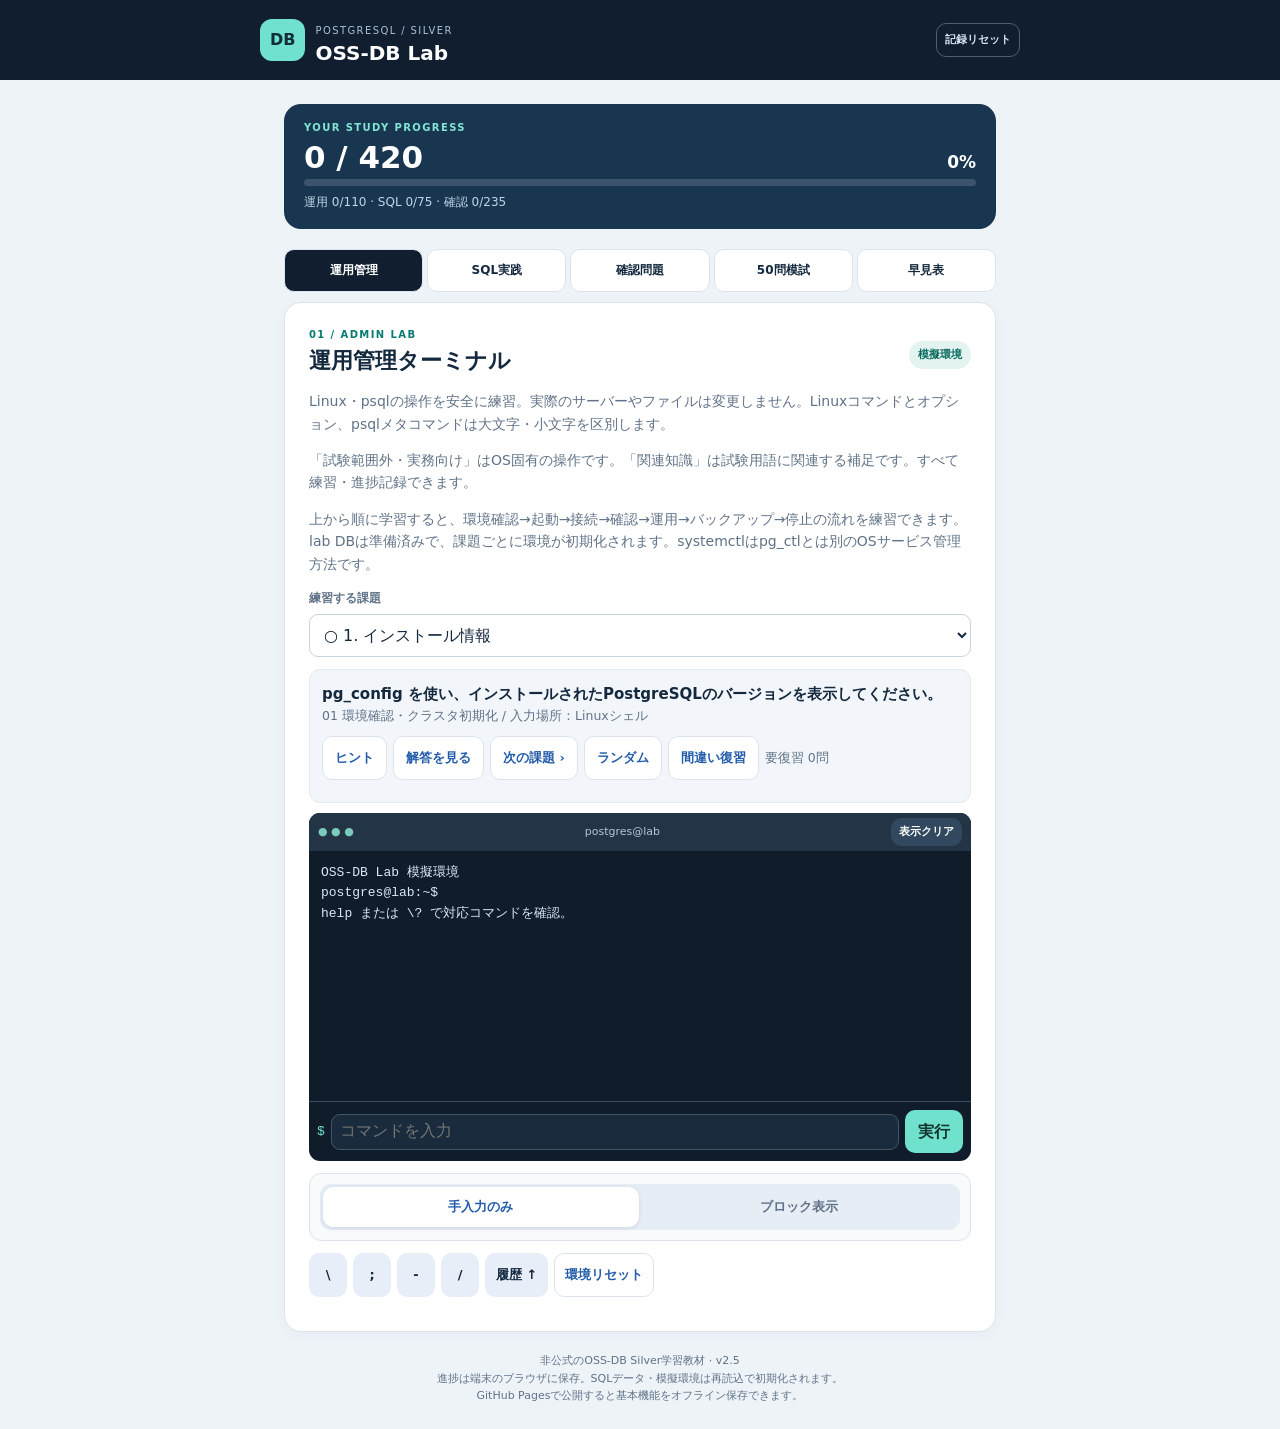
==== commit 1ff47c63: "v2.5: next question button below explanations with regression tests" ====
--- a/ossdb-lab.html
+++ b/ossdb-lab.html
@@ -4,18 +4,20 @@
 .startup-notice{background:#fff3d2;border:1px solid #e2bf62;border-radius:10px;padding:12px;margin-bottom:12px;font-size:14px} .startup-notice[hidden]{display:none!important} .actions button{min-height:44px} input,textarea,select{font-size:16px} .feedback{overflow-wrap:anywhere}
 nav{grid-template-columns:repeat(5,minmax(0,1fr))}nav button{font-size:12px}.options button.selected{background:#e1edff;border-color:#235caa;color:#123f7a}.options button.correct{background:#e3f4f0;border-color:#087c70;color:#07594d}.options button.wrong{background:#fff0ed;border-color:#b44336;color:#85291d}.options button:disabled{opacity:1}#accuracy,#quizReviewCount{line-height:1.7}#mockReview details{white-space:normal}#mockReview pre{margin-top:8px}.actions small{align-self:center;color:var(--muted)}
 
-/* v2.4 command blocks */
+/* v2.5 command blocks */
 .block-tool{margin:12px 0;border:1px solid var(--line);border-radius:12px;padding:10px;background:#f8fafc}.block-mode{display:grid;grid-template-columns:1fr 1fr;gap:3px;background:#e6edf5;padding:3px;border-radius:11px}.block-mode button{background:transparent;border:0;color:var(--muted);font-size:13px;min-height:40px}.block-mode button[aria-pressed="true"]{background:white;color:var(--blue);box-shadow:0 1px 4px #173b5220}.block-tool p{margin:9px 0;font-size:12px}.block-caption{font-size:12px;color:var(--muted);font-weight:700;margin:8px 0 4px}.block-bank,.block-selected{display:flex;flex-wrap:wrap;gap:6px;min-height:43px}.block-selected{border:1px dashed #b3c5d6;padding:6px;border-radius:9px;background:white}.word-block,.chosen-block{font:13px/1.4 ui-monospace,SFMono-Regular,Consolas,monospace;min-height:44px;max-width:100%;overflow-wrap:anywhere;text-align:left;white-space:pre-wrap;border:1px solid #b8cde5;background:white;color:#1a4a7f;padding:8px 10px}.chosen-block{background:#dff3ef;border-color:#8acfc0;color:#08695d}.block-empty{font-size:12px;color:var(--muted);align-self:center}.explanation{margin-top:12px;padding:14px;border:1px solid #c9dce9;border-radius:12px;background:#f2f7fc;font-size:14px;white-space:pre-wrap;overflow-wrap:anywhere;line-height:1.8}.refItem small{white-space:pre-wrap}
 
+
+.next-bottom{display:block;width:100%;margin:12px 0 0;min-height:48px;font-size:15px}
 </style></head><body>
 <header><div class="brand"><span class="logo">DB</span><div><small>POSTGRESQL / SILVER</small><h1>OSS-DB Lab</h1></div></div><button id="resetProgress" class="ghost small">記録リセット</button></header>
 <main><div id="startupNotice" class="startup-notice">この画面が消えない場合はJavaScriptが動いていません。ファイルのプレビューではなく、GitHub Pagesで公開したURLをSafariで開いてください。</div><section class="hero"><div class="eyebrow">YOUR STUDY PROGRESS</div><div class="heroLine"><h2 id="progressText">0 / 0</h2><span id="percent">0%</span></div><div class="track"><div id="bar"></div></div><p id="progressDetail"></p></section>
 <nav aria-label="学習モード"><button data-tab="admin" class="active">運用管理</button><button data-tab="sql">SQL実践</button><button data-tab="quiz">確認問題</button><button data-tab="mock">50問模試</button><button data-tab="ref">早見表</button></nav>
-<section id="admin" class="panel"><div class="sectionHead"><div><div class="eyebrow">01 / ADMIN LAB</div><h2>運用管理ターミナル</h2></div><span class="tag">模擬環境</span></div><p>Linux・psqlの操作を安全に練習。実際のサーバーやファイルは変更しません。Linuxコマンドとオプション、psqlメタコマンドは大文字・小文字を区別します。</p><p>「試験範囲外・実務向け」はOS固有の操作です。「関連知識」は試験用語に関連する補足です。すべて練習・進捗記録できます。</p><p>上から順に学習すると、環境確認→起動→接続→確認→運用→バックアップ→停止の流れを練習できます。lab DBは準備済みで、課題ごとに環境が初期化されます。systemctlはpg_ctlとは別のOSサービス管理方法です。</p><div class="controls"><label for="adminSelect">練習する課題</label><select id="adminSelect"></select></div><div class="task"><div id="adminTask"></div><div class="actions"><button id="adminHint" class="ghost">ヒント</button><button id="adminAnswer" class="ghost">解答を見る</button><button id="adminNext" class="ghost">次の課題 ›</button><button id="adminRandom" class="ghost">ランダム</button><button id="adminWrong" class="ghost">間違い復習</button><small id="adminReviewCount"></small></div><div id="adminHelp" class="help" hidden></div></div><div class="terminal"><div class="termhead"><span>● ● ●</span><span>postgres@lab</span><button id="clearTerm">表示クリア</button></div><pre id="terminalLog" aria-live="polite"></pre><form id="commandForm"><label id="prompt" for="command">$</label><input id="command" placeholder="コマンドを入力" autocomplete="off" autocapitalize="off" spellcheck="false" enterkeyhint="go"><button type="submit">実行</button></form></div><div id="adminBlocks" class="block-tool"><div class="block-mode" role="group" aria-label="入力ブロックの表示"><button type="button" data-hide aria-pressed="true">手入力のみ</button><button type="button" data-show aria-pressed="false">ブロック表示</button></div><div data-panel hidden><p>順番を考えてタップ。入力欄はいつでも直接編集できます。</p><div class="block-caption">選んだ順番（タップで取り消し）</div><div data-selected class="block-selected"></div><div class="block-caption">選択できるブロック</div><div data-bank class="block-bank"></div><div class="actions"><button type="button" data-undo class="ghost">1つ戻す</button><button type="button" data-clear class="ghost">入力をクリア</button></div></div></div><div class="actions shortcuts"><button data-insert="\\">\</button><button data-insert=";">;</button><button data-insert="-">-</button><button data-insert="/">/</button><button id="lastCommand">履歴 ↑</button><button id="resetLab" class="ghost">環境リセット</button></div><div id="adminFeedback" class="feedback" aria-live="polite"></div><div id="adminExplanation" class="explanation" aria-live="polite" hidden></div></section>
-<section id="sql" class="panel" hidden><div class="sectionHead"><div><div class="eyebrow">02 / SQL LAB</div><h2>PostgreSQL 実践</h2></div><span class="tag" id="sqlStatus">実行で起動</span></div><p>SQLを入力して実行すると自動起動します。PostgreSQL優先、起動失敗時はSQLite（文法に一部違いあり）。初回は通信が必要です。既存の練習用テーブルで検索を覚えた後、DDL・データ更新・トランザクションへ進みます。課題ごとにデータは初期化されます。全角・半角、SQLキーワードの大小文字は同じ扱いです。コロン「:」はセミコロン「;」の代用にはなりません。文字列の大小文字は区別します。</p><div class="actions"><button id="connect" class="primary">PostgreSQLを起動</button><button id="sqliteConnect" class="ghost">SQLiteで起動</button><button id="practiceSQL" class="ghost">解答チェック（通信不要）</button></div><div id="sqlError" class="feedback" aria-live="polite"></div><details><summary>練習用テーブル・初期データ</summary><div id="schema"></div></details><label for="sqlSelect">練習する課題</label><select id="sqlSelect"></select><div class="task"><div id="sqlTask"></div><div class="actions"><button id="sqlHint" class="ghost">ヒント</button><button id="sqlAnswer" class="ghost">解答を見る</button><button id="sqlNext" class="ghost">次の課題 ›</button><button id="sqlRandom" class="ghost">ランダム</button><button id="sqlWrong" class="ghost">間違い復習</button><small id="sqlReviewCount"></small></div><div id="sqlHelp" class="help" hidden></div></div><label for="sqlInput">SQL エディタ</label><textarea id="sqlInput" rows="5" autocapitalize="off" autocomplete="off" spellcheck="false" placeholder="SELECT * FROM users;"></textarea><div id="sqlBlocks" class="block-tool"><div class="block-mode" role="group" aria-label="入力ブロックの表示"><button type="button" data-hide aria-pressed="true">手入力のみ</button><button type="button" data-show aria-pressed="false">ブロック表示</button></div><div data-panel hidden><p>順番を考えてタップ。入力欄はいつでも直接編集できます。</p><div class="block-caption">選んだ順番（タップで取り消し）</div><div data-selected class="block-selected"></div><div class="block-caption">選択できるブロック</div><div data-bank class="block-bank"></div><div class="actions"><button type="button" data-undo class="ghost">1つ戻す</button><button type="button" data-clear class="ghost">入力をクリア</button></div></div></div><div class="actions shortcuts" aria-label="SQL記号入力"><button type="button" class="ghost" data-sql-insert=";" aria-label="セミコロンを入力">;</button><button type="button" class="ghost" data-sql-insert="\" aria-label="バックスラッシュを入力">\</button><button type="button" class="ghost" data-sql-insert="*" aria-label="アスタリスクを入力">*</button><button type="button" class="ghost" data-sql-insert="'" aria-label="シングルクォートを入力">'</button><button type="button" class="ghost" data-sql-insert="(" aria-label="左括弧を入力">(</button><button type="button" class="ghost" data-sql-insert=")" aria-label="右括弧を入力">)</button></div><div class="actions"><button id="runSQL" class="primary">▶ 実行・採点</button><button id="resetSQL" class="ghost" disabled>DB初期化</button><button id="clearSQL" class="ghost">クリア</button></div><div id="sqlFeedback" class="feedback" aria-live="polite"></div><div id="sqlOutput" class="output" aria-live="polite"></div><div id="sqlExplanation" class="explanation" aria-live="polite" hidden></div></section>
+<section id="admin" class="panel"><div class="sectionHead"><div><div class="eyebrow">01 / ADMIN LAB</div><h2>運用管理ターミナル</h2></div><span class="tag">模擬環境</span></div><p>Linux・psqlの操作を安全に練習。実際のサーバーやファイルは変更しません。Linuxコマンドとオプション、psqlメタコマンドは大文字・小文字を区別します。</p><p>「試験範囲外・実務向け」はOS固有の操作です。「関連知識」は試験用語に関連する補足です。すべて練習・進捗記録できます。</p><p>上から順に学習すると、環境確認→起動→接続→確認→運用→バックアップ→停止の流れを練習できます。lab DBは準備済みで、課題ごとに環境が初期化されます。systemctlはpg_ctlとは別のOSサービス管理方法です。</p><div class="controls"><label for="adminSelect">練習する課題</label><select id="adminSelect"></select></div><div class="task"><div id="adminTask"></div><div class="actions"><button id="adminHint" class="ghost">ヒント</button><button id="adminAnswer" class="ghost">解答を見る</button><button id="adminNext" class="ghost">次の課題 ›</button><button id="adminRandom" class="ghost">ランダム</button><button id="adminWrong" class="ghost">間違い復習</button><small id="adminReviewCount"></small></div><div id="adminHelp" class="help" hidden></div></div><div class="terminal"><div class="termhead"><span>● ● ●</span><span>postgres@lab</span><button id="clearTerm">表示クリア</button></div><pre id="terminalLog" aria-live="polite"></pre><form id="commandForm"><label id="prompt" for="command">$</label><input id="command" placeholder="コマンドを入力" autocomplete="off" autocapitalize="off" spellcheck="false" enterkeyhint="go"><button type="submit">実行</button></form></div><div id="adminBlocks" class="block-tool"><div class="block-mode" role="group" aria-label="入力ブロックの表示"><button type="button" data-hide aria-pressed="true">手入力のみ</button><button type="button" data-show aria-pressed="false">ブロック表示</button></div><div data-panel hidden><p>順番を考えてタップ。入力欄はいつでも直接編集できます。</p><div class="block-caption">選んだ順番（タップで取り消し）</div><div data-selected class="block-selected"></div><div class="block-caption">選択できるブロック</div><div data-bank class="block-bank"></div><div class="actions"><button type="button" data-undo class="ghost">1つ戻す</button><button type="button" data-clear class="ghost">入力をクリア</button></div></div></div><div class="actions shortcuts"><button data-insert="\\">\</button><button data-insert=";">;</button><button data-insert="-">-</button><button data-insert="/">/</button><button id="lastCommand">履歴 ↑</button><button id="resetLab" class="ghost">環境リセット</button></div><div id="adminFeedback" class="feedback" aria-live="polite"></div><div id="adminExplanation" class="explanation" aria-live="polite" hidden></div><button id="adminNextBottom" type="button" class="primary next-bottom" hidden>次の課題へ ›</button></section>
+<section id="sql" class="panel" hidden><div class="sectionHead"><div><div class="eyebrow">02 / SQL LAB</div><h2>PostgreSQL 実践</h2></div><span class="tag" id="sqlStatus">実行で起動</span></div><p>SQLを入力して実行すると自動起動します。PostgreSQL優先、起動失敗時はSQLite（文法に一部違いあり）。初回は通信が必要です。既存の練習用テーブルで検索を覚えた後、DDL・データ更新・トランザクションへ進みます。課題ごとにデータは初期化されます。全角・半角、SQLキーワードの大小文字は同じ扱いです。コロン「:」はセミコロン「;」の代用にはなりません。文字列の大小文字は区別します。</p><div class="actions"><button id="connect" class="primary">PostgreSQLを起動</button><button id="sqliteConnect" class="ghost">SQLiteで起動</button><button id="practiceSQL" class="ghost">解答チェック（通信不要）</button></div><div id="sqlError" class="feedback" aria-live="polite"></div><details><summary>練習用テーブル・初期データ</summary><div id="schema"></div></details><label for="sqlSelect">練習する課題</label><select id="sqlSelect"></select><div class="task"><div id="sqlTask"></div><div class="actions"><button id="sqlHint" class="ghost">ヒント</button><button id="sqlAnswer" class="ghost">解答を見る</button><button id="sqlNext" class="ghost">次の課題 ›</button><button id="sqlRandom" class="ghost">ランダム</button><button id="sqlWrong" class="ghost">間違い復習</button><small id="sqlReviewCount"></small></div><div id="sqlHelp" class="help" hidden></div></div><label for="sqlInput">SQL エディタ</label><textarea id="sqlInput" rows="5" autocapitalize="off" autocomplete="off" spellcheck="false" placeholder="SELECT * FROM users;"></textarea><div id="sqlBlocks" class="block-tool"><div class="block-mode" role="group" aria-label="入力ブロックの表示"><button type="button" data-hide aria-pressed="true">手入力のみ</button><button type="button" data-show aria-pressed="false">ブロック表示</button></div><div data-panel hidden><p>順番を考えてタップ。入力欄はいつでも直接編集できます。</p><div class="block-caption">選んだ順番（タップで取り消し）</div><div data-selected class="block-selected"></div><div class="block-caption">選択できるブロック</div><div data-bank class="block-bank"></div><div class="actions"><button type="button" data-undo class="ghost">1つ戻す</button><button type="button" data-clear class="ghost">入力をクリア</button></div></div></div><div class="actions shortcuts" aria-label="SQL記号入力"><button type="button" class="ghost" data-sql-insert=";" aria-label="セミコロンを入力">;</button><button type="button" class="ghost" data-sql-insert="\" aria-label="バックスラッシュを入力">\</button><button type="button" class="ghost" data-sql-insert="*" aria-label="アスタリスクを入力">*</button><button type="button" class="ghost" data-sql-insert="'" aria-label="シングルクォートを入力">'</button><button type="button" class="ghost" data-sql-insert="(" aria-label="左括弧を入力">(</button><button type="button" class="ghost" data-sql-insert=")" aria-label="右括弧を入力">)</button></div><div class="actions"><button id="runSQL" class="primary">▶ 実行・採点</button><button id="resetSQL" class="ghost" disabled>DB初期化</button><button id="clearSQL" class="ghost">クリア</button></div><div id="sqlFeedback" class="feedback" aria-live="polite"></div><div id="sqlOutput" class="output" aria-live="polite"></div><div id="sqlExplanation" class="explanation" aria-live="polite" hidden></div><button id="sqlNextBottom" type="button" class="primary next-bottom" hidden>次の課題へ ›</button></section>
 <section id="quiz" class="panel" hidden><div class="eyebrow">03 / KNOWLEDGE CHECK</div><h2>確認問題</h2><p>一般知識→運用管理→SQLの試験分野順に復習。分野別正答率は確認問題と模試の回答履歴から計算します。</p><div class="task"><small id="accuracy"></small><small id="quizReviewCount"></small><details><summary>公式10分野の習熟状況</summary><p>確認問題・模試の回答済数と直近正解数（各問題の最後の回答が正解だった数）です。</p><div id="topicStats"></div></details></div><label for="quizFilter">ランダム・復習の分野</label><select id="quizFilter"><option value="all">全分野</option><option value="S1">一般知識</option><option value="S2">運用管理</option><option value="S3">開発・SQL</option><optgroup label="公式10分野"><option value="S1.1">S1.1 OSSとPostgreSQLの一般知識</option><option value="S1.2">S1.2 リレーショナルDBとSQL基礎</option><option value="S2.1">S2.1 クラスタ・データ保存</option><option value="S2.2">S2.2 起動・停止・標準ツール・psql</option><option value="S2.3">S2.3 接続・認証・設定・ログ</option><option value="S2.4">S2.4 バックアップ・リストア・WAL</option><option value="S2.5">S2.5 ロールと日常保守</option><option value="S3.1">S3.1 SQLとDBオブジェクト</option><option value="S3.2">S3.2 関数</option><option value="S3.3">S3.3 トランザクションとMVCC</option></optgroup></select><div class="actions"><button id="quizRandom" class="primary">ランダム出題</button><button id="quizWrong" class="ghost">間違い復習</button></div><label for="quizSelect">問題を選ぶ</label><select id="quizSelect"></select><div class="task" id="quizTask"></div><div id="quizOptions" class="options"></div><div id="quizFeedback" class="feedback" aria-live="polite"></div><div class="actions"><button id="quizSubmit" class="primary" hidden>選択を採点</button><button id="quizNext" class="primary">次の問題 ›</button></div></section>
 <section id="mock" class="panel" hidden><div class="eyebrow">04 / MOCK EXAM</div><h2>50問模擬試験</h2><div id="mockIntro"><p>一般8問・運用26問・SQL16問を公式10分野の重要度に合わせてランダム出題。解説と採点は終了後に表示。制限時間なし。ページを再読み込みすると受験中の回答は消えます。</p><button id="mockStart" class="primary">模試を開始</button></div><div id="mockBody" hidden><p id="mockCounter"></p><div id="mockQuestion" class="task"></div><div id="mockOptions" class="options"></div><div class="actions"><button id="mockPrev" class="ghost">前へ</button><button id="mockNext" class="primary">次へ</button><button id="mockFinish" class="ghost">終了・採点</button></div></div><div id="mockResult" hidden><h2 id="mockScore"></h2><p id="mockBreakdown"></p><button id="mockRestart" class="primary">別の模試を開始</button><div id="mockReview"></div></div></section><section id="ref" class="panel" hidden><div class="eyebrow">04 / REFERENCE</div><h2>コマンド早見表</h2><p>入力する場所にも注意。ターミナルとpsqlは別の環境です。</p><input id="searchRef" type="search" placeholder="pg_dump / シーケンス など" aria-label="早見表を検索"><div id="refList"></div></section>
-<footer>非公式のOSS-DB Silver学習教材 · v2.4<br>進捗は端末のブラウザに保存。SQLデータ・模擬環境は再読込で初期化されます。<br><span id="offlineStatus">公開ページでオフライン保存に対応します。</span></footer></main><script>
+<footer>非公式のOSS-DB Silver学習教材 · v2.5<br>進捗は端末のブラウザに保存。SQLデータ・模擬環境は再読込で初期化されます。<br><span id="offlineStatus">公開ページでオフライン保存に対応します。</span></footer></main><script>
 /* 問題データ。idは進捗保存に使うので、既存のidは変更しないこと。 */
 window.LESSONS = {
 admin: [
@@ -770,7 +772,7 @@
   "q150": "同時更新を含む業務処理で一貫性を保ち、トランザクションの失敗に対処する。"
 };
 
-/* v2.4: beginner explanations, examples and glossary */
+/* v2.5: beginner explanations, examples and glossary */
 window.LESSONS.beginner = {
   "a01": "psqlは、PostgreSQLに話しかけるためのアプリです。-Uの後ろにユーザー名、-dの後ろに接続したいデータベース名を書きます。Linuxのターミナルで実行すると、SQLを入力できる画面に入ります。",
   "a02": "テーブルとは、Excelの表のようにデータを行と列で保存するものです。\\dtを入力すると、今のDBで見えるテーブル名が一覧になります。",
@@ -1095,8 +1097,8 @@
 function glossary(t){const source=[t[1],t[2],typeof t[5]==='string'?t[5]:'',L.usage?.[t[0]]||''].join(' ');const items=(L.glossary||[]).filter(([word])=>source.toLowerCase().includes(word.toLowerCase())).filter(([word],i,all)=>!all.some(([other],j)=>i!==j&&other.includes(word))).slice(0,3);return items.length?'\n\n【用語の意味】\n'+items.map(([word,meaning])=>word+'：'+meaning).join('\n'):''}
 function usage(t){return L.usage?.[t[0]]?'\n\n【いつ使う？】\n'+L.usage[t[0]]+glossary(t):'';}
 const blockUI={admin:window.CommandBlocks.create($('command'),$('adminBlocks'),localStorage,KEY+'-admin-blocks'),sql:window.CommandBlocks.create($('sqlInput'),$('sqlBlocks'),localStorage,KEY+'-sql-blocks')};
-function explain(g,t){const e=$(g+'Explanation');e.hidden=false;e.textContent='【解答】\n'+t[4]+'\n\n【何をする？】\n'+(L.beginner?.[t[0]]||(g==='admin'?t[5]:t[1]))+usage(t)}
-function clearExplain(g){const e=$(g+'Explanation');e.hidden=true;e.textContent=''}
+function explain(g,t){const e=$(g+'Explanation');e.hidden=false;$(g+'NextBottom').hidden=false;e.textContent='【解答】\n'+t[4]+'\n\n【何をする？】\n'+(L.beginner?.[t[0]]||(g==='admin'?t[5]:t[1]))+usage(t)}
+function clearExplain(g){const e=$(g+'Explanation');e.hidden=true;e.textContent='';$(g+'NextBottom').hidden=true}
 
 function reason(t,i){return L.quizExplanations[t[0]]?.[i]||(correctSet(t).includes(i)?t[5]:'この問いの条件とは一致しません。'+t[5])}
 function chooseTask(g,filter){if(g==='sql'&&locked)return;const idx=L[g].map((t,i)=>({t,i})).filter(x=>filter(x.t));if(!idx.length){msg(g+'Feedback','該当する問題がありません。');return}const s=$(g+'Select'),pool=idx.filter(x=>x.i!==Number(s.value));s.value=String(shuffle(pool.length?pool:idx)[0].i);s.dispatchEvent(new Event('change'))}
@@ -1106,10 +1108,10 @@
 function msg(id,text='',ok){const e=$(id);e.textContent=text;e.className='feedback'+(text&&ok!==undefined?(ok?' ok':' bad'):'')}
 function current(g){return L[g][Number($(g+'Select').value)||0]}
 function setupSelect(g){const s=$(g+'Select');let chapter='',group=s;L[g].forEach((t,i)=>{const label=L.chapters?.[g]?.[t[0]]||'';if(label&&label!==chapter){group=document.createElement('optgroup');group.label=label;s.append(group);chapter=label}const o=document.createElement('option');o.value=i;o.textContent=t[1];group.append(o)});s.value=String(Math.max(0,L[g].findIndex(t=>!done.has(t[0]))))}
-function next(g){const s=$(g+'Select');s.value=(Number(s.value)+1)%L[g].length;s.dispatchEvent(new Event('change'))}
+function next(g){if(g==='sql'&&locked)return;const s=$(g+'Select');s.value=(Number(s.value)+1)%L[g].length;s.dispatchEvent(new Event('change'))}
 function taskText(id,t,sub){const e=$(id);e.textContent=t[2];const g=id.replace(/Task$/,'');const chapter=L.chapters?.[g]?.[t[0]];if(chapter||sub){const x=document.createElement('small');x.textContent=[chapter,sub].filter(Boolean).join(' / ');e.append(x)}}
 function help(g,answer){const t=current(g),e=$(g+'Help');if(answer){e.hidden=true;e.textContent='';explain(g,t);$(g+'Explanation').scrollIntoView({block:'nearest',behavior:'smooth'});}else{e.hidden=false;e.textContent='ヒント：'+t[3];}}
-for(const g of ['admin','sql','quiz'])setupSelect(g);for(const g of ['admin','sql']){ $(g+'Hint').onclick=()=>help(g,false);$(g+'Answer').onclick=()=>help(g,true);$(g+'Next').onclick=()=>next(g)}
+for(const g of ['admin','sql','quiz'])setupSelect(g);for(const g of ['admin','sql']){ $(g+'Hint').onclick=()=>help(g,false);$(g+'Answer').onclick=()=>help(g,true);$(g+'Next').onclick=()=>next(g);$(g+'NextBottom').onclick=()=>{next(g);$(g+'Task').scrollIntoView({block:'center',behavior:'smooth'})}}
 for(const b of document.querySelectorAll('nav button'))b.onclick=()=>{for(const x of document.querySelectorAll('nav button')){x.classList.toggle('active',x===b);x.setAttribute('aria-pressed',x===b?'true':'false');$(x.dataset.tab).hidden=x!==b}};
 $('resetProgress').onclick=()=>{if(confirm('すべての正解記録を消しますか？')){done.clear();try{localStorage.removeItem(KEY);localStorage.removeItem(STATS)}catch{}attempts={};renderStats();progress()}};
 function log(s){const e=$('terminalLog');e.textContent+=(e.textContent?'\n':'')+s;e.scrollTop=e.scrollHeight}
@@ -1130,8 +1132,8 @@
 $('mockStart').onclick=startMock;$('mockRestart').onclick=startMock;$('mockPrev').onclick=()=>{if(mock.i>0){mock.i--;drawMock()}};$('mockNext').onclick=()=>{if(mock.i<mock.questions.length-1){mock.i++;drawMock()}};$('mockFinish').onclick=finishMock;
 function refs(){const q=$('searchRef').value.toLowerCase().trim(),e=$('refList');e.replaceChildren();const extra=[['postgresql.conf','サーバー設定。shared_buffers、port など。'],['pg_hba.conf','クライアント認証。接続元・DB・ユーザー・認証方式。'],['pg_ident.conf','OSユーザー名とDBユーザー名のマッピング。'],['WAL','Write-Ahead Logging。データページより先にログを永続化。'],['\\d','リレーション一覧（テーブル・ビュー・シーケンス等）。'],['VACUUM FULL','テーブルを書き直し、領域をOSへ返せる。排他ロックに注意。'],['SELECT nextval(\'users_id_seq\');','シーケンスを進めて値を取得。実際のシーケンス名を指定。']];const rows=[...L.admin.map(t=>[t[4],t[1]+' / '+t[5]+(scope(t)?' / '+scope(t):'')+usage(t),t[6]]),...extra];for(const r of rows){if(!r.join(' ').toLowerCase().includes(q))continue;const d=document.createElement('div');d.className='refItem';const c=document.createElement('code');c.textContent=r[0];const s=document.createElement('small');s.textContent=(r[2]?r[2]+' · ':'')+r[1];d.append(c,s);e.append(d)}if(!e.children.length)e.textContent='該当するコマンドがありません。'}$('searchRef').oninput=refs;
 // SQL runs in a dedicated worker, keeping the mobile UI responsive.
-function setBusy(v){locked=v;$('runSQL').disabled=v;$('resetSQL').disabled=v||!(sqlLoaded||practice);$('practiceSQL').disabled=v;$('sqlSelect').disabled=v;$('sqlNext').disabled=v;$('connect').disabled=v;$('sqliteConnect').disabled=v}
-function createClient(){const worker=new Worker('./sql-worker.js?v=2.4');let seq=0,pending=new Map(),closed=false;
+function setBusy(v){locked=v;$('runSQL').disabled=v;$('resetSQL').disabled=v||!(sqlLoaded||practice);$('practiceSQL').disabled=v;$('sqlSelect').disabled=v;$('sqlNext').disabled=v;$('sqlNextBottom').disabled=v;$('connect').disabled=v;$('sqliteConnect').disabled=v}
+function createClient(){const worker=new Worker('./sql-worker.js?v=2.5');let seq=0,pending=new Map(),closed=false;
  function fail(reason){if(closed)return;closed=true;worker.terminate();for(const p of pending.values()){clearTimeout(p.timer);p.reject(new Error(reason))}pending.clear()}
  worker.onmessage=e=>{const m=e.data,p=pending.get(m.id);if(!p)return;pending.delete(m.id);clearTimeout(p.timer);m.error?p.reject(new Error(m.error)):p.resolve(m.result)};
  worker.onerror=e=>fail(e.message||'SQLワーカーの起動に失敗');
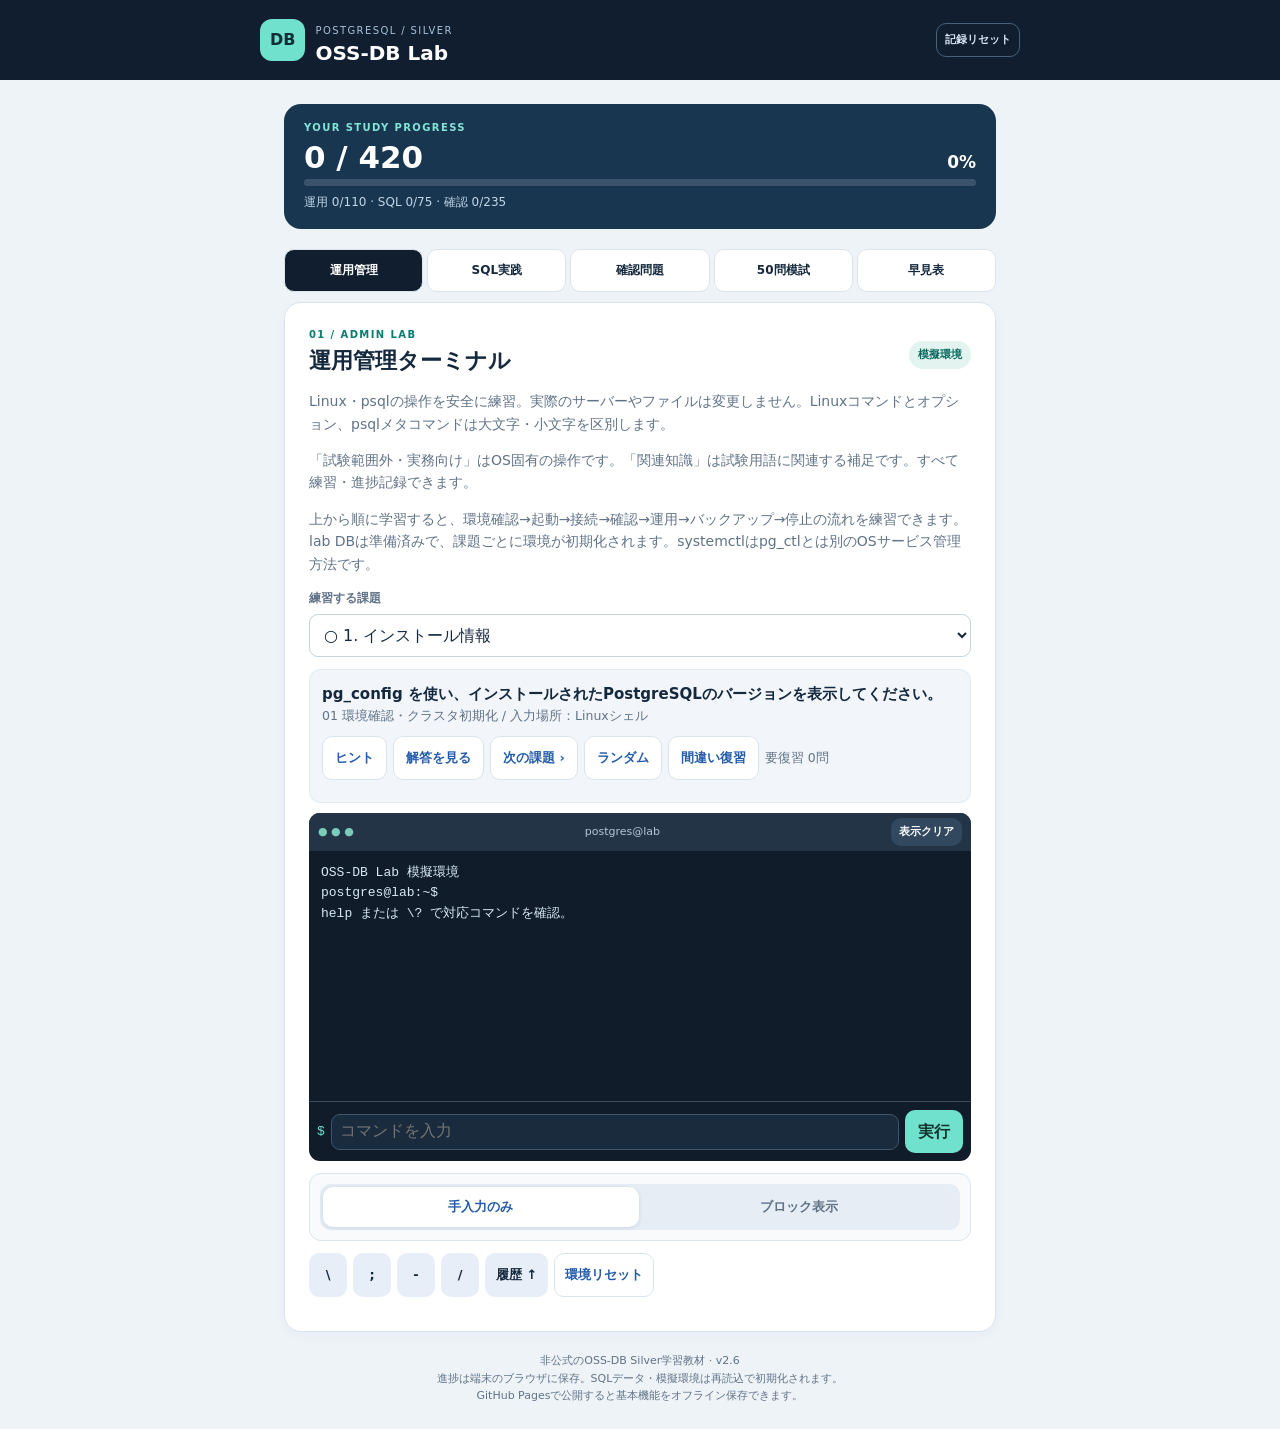
==== commit df817446: "v2.6: searchable command-specific option reference and tests" ====
--- a/ossdb-lab.html
+++ b/ossdb-lab.html
@@ -4,11 +4,13 @@
 .startup-notice{background:#fff3d2;border:1px solid #e2bf62;border-radius:10px;padding:12px;margin-bottom:12px;font-size:14px} .startup-notice[hidden]{display:none!important} .actions button{min-height:44px} input,textarea,select{font-size:16px} .feedback{overflow-wrap:anywhere}
 nav{grid-template-columns:repeat(5,minmax(0,1fr))}nav button{font-size:12px}.options button.selected{background:#e1edff;border-color:#235caa;color:#123f7a}.options button.correct{background:#e3f4f0;border-color:#087c70;color:#07594d}.options button.wrong{background:#fff0ed;border-color:#b44336;color:#85291d}.options button:disabled{opacity:1}#accuracy,#quizReviewCount{line-height:1.7}#mockReview details{white-space:normal}#mockReview pre{margin-top:8px}.actions small{align-self:center;color:var(--muted)}
 
-/* v2.5 command blocks */
+/* v2.6 command blocks */
 .block-tool{margin:12px 0;border:1px solid var(--line);border-radius:12px;padding:10px;background:#f8fafc}.block-mode{display:grid;grid-template-columns:1fr 1fr;gap:3px;background:#e6edf5;padding:3px;border-radius:11px}.block-mode button{background:transparent;border:0;color:var(--muted);font-size:13px;min-height:40px}.block-mode button[aria-pressed="true"]{background:white;color:var(--blue);box-shadow:0 1px 4px #173b5220}.block-tool p{margin:9px 0;font-size:12px}.block-caption{font-size:12px;color:var(--muted);font-weight:700;margin:8px 0 4px}.block-bank,.block-selected{display:flex;flex-wrap:wrap;gap:6px;min-height:43px}.block-selected{border:1px dashed #b3c5d6;padding:6px;border-radius:9px;background:white}.word-block,.chosen-block{font:13px/1.4 ui-monospace,SFMono-Regular,Consolas,monospace;min-height:44px;max-width:100%;overflow-wrap:anywhere;text-align:left;white-space:pre-wrap;border:1px solid #b8cde5;background:white;color:#1a4a7f;padding:8px 10px}.chosen-block{background:#dff3ef;border-color:#8acfc0;color:#08695d}.block-empty{font-size:12px;color:var(--muted);align-self:center}.explanation{margin-top:12px;padding:14px;border:1px solid #c9dce9;border-radius:12px;background:#f2f7fc;font-size:14px;white-space:pre-wrap;overflow-wrap:anywhere;line-height:1.8}.refItem small{white-space:pre-wrap}
 
 
 .next-bottom{display:block;width:100%;margin:12px 0 0;min-height:48px;font-size:15px}
+
+.option-heading{font-size:16px;margin:16px 0 4px;padding:8px 10px;background:#e6edf5;border-radius:8px}.option-entry{padding:12px 4px;border-bottom:1px solid var(--line)}.option-entry strong{display:block;font-size:15px;color:var(--blue)}.option-entry small{display:block;color:var(--muted);font:12px monospace}.option-entry p{margin:6px 0;font-size:14px;color:var(--ink)}.option-entry code{display:block;background:#f1f5f9;padding:8px;border-radius:7px;font-size:13px;overflow-wrap:anywhere;white-space:pre-wrap}.option-entry small:empty{display:none}
 </style></head><body>
 <header><div class="brand"><span class="logo">DB</span><div><small>POSTGRESQL / SILVER</small><h1>OSS-DB Lab</h1></div></div><button id="resetProgress" class="ghost small">記録リセット</button></header>
 <main><div id="startupNotice" class="startup-notice">この画面が消えない場合はJavaScriptが動いていません。ファイルのプレビューではなく、GitHub Pagesで公開したURLをSafariで開いてください。</div><section class="hero"><div class="eyebrow">YOUR STUDY PROGRESS</div><div class="heroLine"><h2 id="progressText">0 / 0</h2><span id="percent">0%</span></div><div class="track"><div id="bar"></div></div><p id="progressDetail"></p></section>
@@ -16,8 +18,8 @@
 <section id="admin" class="panel"><div class="sectionHead"><div><div class="eyebrow">01 / ADMIN LAB</div><h2>運用管理ターミナル</h2></div><span class="tag">模擬環境</span></div><p>Linux・psqlの操作を安全に練習。実際のサーバーやファイルは変更しません。Linuxコマンドとオプション、psqlメタコマンドは大文字・小文字を区別します。</p><p>「試験範囲外・実務向け」はOS固有の操作です。「関連知識」は試験用語に関連する補足です。すべて練習・進捗記録できます。</p><p>上から順に学習すると、環境確認→起動→接続→確認→運用→バックアップ→停止の流れを練習できます。lab DBは準備済みで、課題ごとに環境が初期化されます。systemctlはpg_ctlとは別のOSサービス管理方法です。</p><div class="controls"><label for="adminSelect">練習する課題</label><select id="adminSelect"></select></div><div class="task"><div id="adminTask"></div><div class="actions"><button id="adminHint" class="ghost">ヒント</button><button id="adminAnswer" class="ghost">解答を見る</button><button id="adminNext" class="ghost">次の課題 ›</button><button id="adminRandom" class="ghost">ランダム</button><button id="adminWrong" class="ghost">間違い復習</button><small id="adminReviewCount"></small></div><div id="adminHelp" class="help" hidden></div></div><div class="terminal"><div class="termhead"><span>● ● ●</span><span>postgres@lab</span><button id="clearTerm">表示クリア</button></div><pre id="terminalLog" aria-live="polite"></pre><form id="commandForm"><label id="prompt" for="command">$</label><input id="command" placeholder="コマンドを入力" autocomplete="off" autocapitalize="off" spellcheck="false" enterkeyhint="go"><button type="submit">実行</button></form></div><div id="adminBlocks" class="block-tool"><div class="block-mode" role="group" aria-label="入力ブロックの表示"><button type="button" data-hide aria-pressed="true">手入力のみ</button><button type="button" data-show aria-pressed="false">ブロック表示</button></div><div data-panel hidden><p>順番を考えてタップ。入力欄はいつでも直接編集できます。</p><div class="block-caption">選んだ順番（タップで取り消し）</div><div data-selected class="block-selected"></div><div class="block-caption">選択できるブロック</div><div data-bank class="block-bank"></div><div class="actions"><button type="button" data-undo class="ghost">1つ戻す</button><button type="button" data-clear class="ghost">入力をクリア</button></div></div></div><div class="actions shortcuts"><button data-insert="\\">\</button><button data-insert=";">;</button><button data-insert="-">-</button><button data-insert="/">/</button><button id="lastCommand">履歴 ↑</button><button id="resetLab" class="ghost">環境リセット</button></div><div id="adminFeedback" class="feedback" aria-live="polite"></div><div id="adminExplanation" class="explanation" aria-live="polite" hidden></div><button id="adminNextBottom" type="button" class="primary next-bottom" hidden>次の課題へ ›</button></section>
 <section id="sql" class="panel" hidden><div class="sectionHead"><div><div class="eyebrow">02 / SQL LAB</div><h2>PostgreSQL 実践</h2></div><span class="tag" id="sqlStatus">実行で起動</span></div><p>SQLを入力して実行すると自動起動します。PostgreSQL優先、起動失敗時はSQLite（文法に一部違いあり）。初回は通信が必要です。既存の練習用テーブルで検索を覚えた後、DDL・データ更新・トランザクションへ進みます。課題ごとにデータは初期化されます。全角・半角、SQLキーワードの大小文字は同じ扱いです。コロン「:」はセミコロン「;」の代用にはなりません。文字列の大小文字は区別します。</p><div class="actions"><button id="connect" class="primary">PostgreSQLを起動</button><button id="sqliteConnect" class="ghost">SQLiteで起動</button><button id="practiceSQL" class="ghost">解答チェック（通信不要）</button></div><div id="sqlError" class="feedback" aria-live="polite"></div><details><summary>練習用テーブル・初期データ</summary><div id="schema"></div></details><label for="sqlSelect">練習する課題</label><select id="sqlSelect"></select><div class="task"><div id="sqlTask"></div><div class="actions"><button id="sqlHint" class="ghost">ヒント</button><button id="sqlAnswer" class="ghost">解答を見る</button><button id="sqlNext" class="ghost">次の課題 ›</button><button id="sqlRandom" class="ghost">ランダム</button><button id="sqlWrong" class="ghost">間違い復習</button><small id="sqlReviewCount"></small></div><div id="sqlHelp" class="help" hidden></div></div><label for="sqlInput">SQL エディタ</label><textarea id="sqlInput" rows="5" autocapitalize="off" autocomplete="off" spellcheck="false" placeholder="SELECT * FROM users;"></textarea><div id="sqlBlocks" class="block-tool"><div class="block-mode" role="group" aria-label="入力ブロックの表示"><button type="button" data-hide aria-pressed="true">手入力のみ</button><button type="button" data-show aria-pressed="false">ブロック表示</button></div><div data-panel hidden><p>順番を考えてタップ。入力欄はいつでも直接編集できます。</p><div class="block-caption">選んだ順番（タップで取り消し）</div><div data-selected class="block-selected"></div><div class="block-caption">選択できるブロック</div><div data-bank class="block-bank"></div><div class="actions"><button type="button" data-undo class="ghost">1つ戻す</button><button type="button" data-clear class="ghost">入力をクリア</button></div></div></div><div class="actions shortcuts" aria-label="SQL記号入力"><button type="button" class="ghost" data-sql-insert=";" aria-label="セミコロンを入力">;</button><button type="button" class="ghost" data-sql-insert="\" aria-label="バックスラッシュを入力">\</button><button type="button" class="ghost" data-sql-insert="*" aria-label="アスタリスクを入力">*</button><button type="button" class="ghost" data-sql-insert="'" aria-label="シングルクォートを入力">'</button><button type="button" class="ghost" data-sql-insert="(" aria-label="左括弧を入力">(</button><button type="button" class="ghost" data-sql-insert=")" aria-label="右括弧を入力">)</button></div><div class="actions"><button id="runSQL" class="primary">▶ 実行・採点</button><button id="resetSQL" class="ghost" disabled>DB初期化</button><button id="clearSQL" class="ghost">クリア</button></div><div id="sqlFeedback" class="feedback" aria-live="polite"></div><div id="sqlOutput" class="output" aria-live="polite"></div><div id="sqlExplanation" class="explanation" aria-live="polite" hidden></div><button id="sqlNextBottom" type="button" class="primary next-bottom" hidden>次の課題へ ›</button></section>
 <section id="quiz" class="panel" hidden><div class="eyebrow">03 / KNOWLEDGE CHECK</div><h2>確認問題</h2><p>一般知識→運用管理→SQLの試験分野順に復習。分野別正答率は確認問題と模試の回答履歴から計算します。</p><div class="task"><small id="accuracy"></small><small id="quizReviewCount"></small><details><summary>公式10分野の習熟状況</summary><p>確認問題・模試の回答済数と直近正解数（各問題の最後の回答が正解だった数）です。</p><div id="topicStats"></div></details></div><label for="quizFilter">ランダム・復習の分野</label><select id="quizFilter"><option value="all">全分野</option><option value="S1">一般知識</option><option value="S2">運用管理</option><option value="S3">開発・SQL</option><optgroup label="公式10分野"><option value="S1.1">S1.1 OSSとPostgreSQLの一般知識</option><option value="S1.2">S1.2 リレーショナルDBとSQL基礎</option><option value="S2.1">S2.1 クラスタ・データ保存</option><option value="S2.2">S2.2 起動・停止・標準ツール・psql</option><option value="S2.3">S2.3 接続・認証・設定・ログ</option><option value="S2.4">S2.4 バックアップ・リストア・WAL</option><option value="S2.5">S2.5 ロールと日常保守</option><option value="S3.1">S3.1 SQLとDBオブジェクト</option><option value="S3.2">S3.2 関数</option><option value="S3.3">S3.3 トランザクションとMVCC</option></optgroup></select><div class="actions"><button id="quizRandom" class="primary">ランダム出題</button><button id="quizWrong" class="ghost">間違い復習</button></div><label for="quizSelect">問題を選ぶ</label><select id="quizSelect"></select><div class="task" id="quizTask"></div><div id="quizOptions" class="options"></div><div id="quizFeedback" class="feedback" aria-live="polite"></div><div class="actions"><button id="quizSubmit" class="primary" hidden>選択を採点</button><button id="quizNext" class="primary">次の問題 ›</button></div></section>
-<section id="mock" class="panel" hidden><div class="eyebrow">04 / MOCK EXAM</div><h2>50問模擬試験</h2><div id="mockIntro"><p>一般8問・運用26問・SQL16問を公式10分野の重要度に合わせてランダム出題。解説と採点は終了後に表示。制限時間なし。ページを再読み込みすると受験中の回答は消えます。</p><button id="mockStart" class="primary">模試を開始</button></div><div id="mockBody" hidden><p id="mockCounter"></p><div id="mockQuestion" class="task"></div><div id="mockOptions" class="options"></div><div class="actions"><button id="mockPrev" class="ghost">前へ</button><button id="mockNext" class="primary">次へ</button><button id="mockFinish" class="ghost">終了・採点</button></div></div><div id="mockResult" hidden><h2 id="mockScore"></h2><p id="mockBreakdown"></p><button id="mockRestart" class="primary">別の模試を開始</button><div id="mockReview"></div></div></section><section id="ref" class="panel" hidden><div class="eyebrow">04 / REFERENCE</div><h2>コマンド早見表</h2><p>入力する場所にも注意。ターミナルとpsqlは別の環境です。</p><input id="searchRef" type="search" placeholder="pg_dump / シーケンス など" aria-label="早見表を検索"><div id="refList"></div></section>
-<footer>非公式のOSS-DB Silver学習教材 · v2.5<br>進捗は端末のブラウザに保存。SQLデータ・模擬環境は再読込で初期化されます。<br><span id="offlineStatus">公開ページでオフライン保存に対応します。</span></footer></main><script>
+<section id="mock" class="panel" hidden><div class="eyebrow">04 / MOCK EXAM</div><h2>50問模擬試験</h2><div id="mockIntro"><p>一般8問・運用26問・SQL16問を公式10分野の重要度に合わせてランダム出題。解説と採点は終了後に表示。制限時間なし。ページを再読み込みすると受験中の回答は消えます。</p><button id="mockStart" class="primary">模試を開始</button></div><div id="mockBody" hidden><p id="mockCounter"></p><div id="mockQuestion" class="task"></div><div id="mockOptions" class="options"></div><div class="actions"><button id="mockPrev" class="ghost">前へ</button><button id="mockNext" class="primary">次へ</button><button id="mockFinish" class="ghost">終了・採点</button></div></div><div id="mockResult" hidden><h2 id="mockScore"></h2><p id="mockBreakdown"></p><button id="mockRestart" class="primary">別の模試を開始</button><div id="mockReview"></div></div></section><section id="ref" class="panel" hidden><div class="eyebrow">04 / REFERENCE</div><h2>早見表</h2><div class="block-mode" role="group" aria-label="早見表の種類"><button type="button" id="refCommandMode" aria-pressed="true">コマンド</button><button type="button" id="refOptionMode" aria-pressed="false">オプション</button></div><div id="commandReference"><p>入力する場所にも注意。ターミナルとpsqlは別の環境です。</p><input id="searchRef" type="search" placeholder="pg_dump / シーケンス など" aria-label="早見表を検索"><div id="refList"></div></div><div id="optionReference" hidden><p>試験・実務でよく使う主要オプションをコマンド別にまとめました。同じ文字でもコマンドによって意味が違います。大文字・小文字も区別します。実行例は学習用で、端末では自動実行しません。</p><label for="optionGroup">コマンドで絞り込む</label><select id="optionGroup"><option value="all">すべてのコマンド</option></select><label for="optionSearch">オプション名・意味で検索</label><input id="optionSearch" type="search" placeholder="-w / pg_dump / バックアップ" autocapitalize="off" aria-label="オプション検索"><p id="optionCount" aria-live="polite"></p><div id="optionNote" class="explanation" hidden></div><div id="optionList"></div><p>参考：<a href="https://www.postgresql.org/docs/14/reference-client.html" target="_blank" rel="noopener noreferrer">PostgreSQL 14 公式コマンドリファレンス</a>。主要項目の抜粋であり、全オプションや出題範囲を保証するものではありません。</p></div></section>
+<footer>非公式のOSS-DB Silver学習教材 · v2.6<br>進捗は端末のブラウザに保存。SQLデータ・模擬環境は再読込で初期化されます。<br><span id="offlineStatus">公開ページでオフライン保存に対応します。</span></footer></main><script>
 /* 問題データ。idは進捗保存に使うので、既存のidは変更しないこと。 */
 window.LESSONS = {
 admin: [
@@ -772,7 +774,7 @@
   "q150": "同時更新を含む業務処理で一貫性を保ち、トランザクションの失敗に対処する。"
 };
 
-/* v2.5: beginner explanations, examples and glossary */
+/* v2.6: beginner explanations, examples and glossary */
 window.LESSONS.beginner = {
   "a01": "psqlは、PostgreSQLに話しかけるためのアプリです。-Uの後ろにユーザー名、-dの後ろに接続したいデータベース名を書きます。Linuxのターミナルで実行すると、SQLを入力できる画面に入ります。",
   "a02": "テーブルとは、Excelの表のようにデータを行と列で保存するものです。\\dtを入力すると、今のDBで見えるテーブル名が一覧になります。",
@@ -1081,6 +1083,736 @@
 })();
 
 </script><script>
+/* PostgreSQL 14 standard command-line tools: selected study options */
+window.OPTION_REFERENCE={
+  "data": {
+    "pg_ctl": [
+      [
+        "-D",
+        "--pgdata",
+        "保存先",
+        "操作対象のDBクラスタのデータディレクトリを指定。PGDATAが設定済みなら省略可能。",
+        "pg_ctl -D /var/lib/postgresql/data status"
+      ],
+      [
+        "-w",
+        "--wait",
+        "完了待ち",
+        "起動・停止・再起動の完了を待つ。標準動作なので通常は省略可能。バッチでも明示することがある。",
+        "pg_ctl -w start"
+      ],
+      [
+        "-W",
+        "--no-wait",
+        "待たない",
+        "起動などを指示したら完了を待たずに戻る。後続SQLの前に別途接続可能か確認する。",
+        "pg_ctl -W start"
+      ],
+      [
+        "-t",
+        "--timeout",
+        "待機時間",
+        "完了を待つ上限を秒で指定。PGCTLTIMEOUT未設定なら既定60秒。時間切れでもサーバー側の処理が続く場合がある。",
+        "pg_ctl -t 30 start"
+      ],
+      [
+        "-l",
+        "--log",
+        "起動ログ",
+        "サーバーの出力を指定ファイルに追記する。起動失敗の原因調査に便利。",
+        "pg_ctl -l server.log start"
+      ],
+      [
+        "-m",
+        "--mode",
+        "停止方法",
+        "smart（接続終了を待つ）、fast（接続を切って安全に停止・既定）、immediate（強制停止・次回復旧処理）を選ぶ。",
+        "pg_ctl stop -m fast"
+      ],
+      [
+        "-s",
+        "--silent",
+        "表示を抑える",
+        "通常の進行メッセージを減らす。エラーは表示する。",
+        "pg_ctl -s status"
+      ],
+      [
+        "-o",
+        "--options",
+        "サーバー起動オプション",
+        "postgresへ起動オプションを渡す。例では一時的にポートを5433にする。",
+        "pg_ctl -o '-p 5433' start"
+      ]
+    ],
+    "psql": [
+      [
+        "-d",
+        "--dbname",
+        "DB名",
+        "接続したいデータベースを指定。",
+        "psql -d lab"
+      ],
+      [
+        "-U",
+        "--username",
+        "DBユーザー",
+        "接続時に使用するDBロール名を指定。",
+        "psql -U postgres -d lab"
+      ],
+      [
+        "-h",
+        "--host",
+        "接続先",
+        "DBサーバーのホスト名またはIPアドレスなどを指定。",
+        "psql -h localhost -d lab"
+      ],
+      [
+        "-p",
+        "--port",
+        "ポート番号",
+        "接続するポートを指定。標準は通常5432。",
+        "psql -p 5432 -d lab"
+      ],
+      [
+        "-c",
+        "--command",
+        "単発実行",
+        "SQLや1つのメタコマンドを実行して終了。件数確認などのバッチに便利。",
+        "psql -d lab -c 'SELECT COUNT(*) FROM users;'"
+      ],
+      [
+        "-f",
+        "--file",
+        "SQLファイル",
+        "ファイル内のSQLを実行して終了。初期化・移行・定期処理に使う。",
+        "psql -d lab -f setup.sql"
+      ],
+      [
+        "-v",
+        "--set / --variable",
+        "変数設定",
+        "psqlの変数を設定。ON_ERROR_STOP=1ならSQLエラー時に処理を止める。",
+        "psql -v ON_ERROR_STOP=1 -d lab -f setup.sql"
+      ],
+      [
+        "-w",
+        "--no-password",
+        "パスワード入力なし",
+        "パスワードを対話入力しない。認証情報が必要なら.pgpassなどを安全に設定する。",
+        "psql -w -d lab"
+      ],
+      [
+        "-W",
+        "--password",
+        "パスワード入力",
+        "接続前にパスワード入力を促す。",
+        "psql -W -d lab"
+      ],
+      [
+        "-X",
+        "--no-psqlrc",
+        "初期設定を読まない",
+        "個人のpsql設定の影響を避ける。バッチや復元の再現性向上に便利。",
+        "psql -X -d lab -f setup.sql"
+      ],
+      [
+        "-o",
+        "--output",
+        "結果出力先",
+        "問い合わせ結果を指定ファイルに書き出す。",
+        "psql -d lab -o result.txt -c 'SELECT * FROM users;'"
+      ],
+      [
+        "-A",
+        "--no-align",
+        "整形なし",
+        "表の幅を揃えない形式で出力。機械処理しやすくする。",
+        "psql -A -d lab -c 'SELECT * FROM users;'"
+      ],
+      [
+        "-t",
+        "--tuples-only",
+        "行だけ",
+        "列名や件数などを省いて値を出す。シェル変数へ結果を取り込むときに便利。",
+        "psql -At -d lab -c 'SELECT COUNT(*) FROM users;'"
+      ],
+      [
+        "-F",
+        "--field-separator",
+        "区切り文字",
+        "非整列出力の列の区切り文字を指定する。CSVなら--csvも検討する。",
+        "psql -A -F '|' -d lab -c 'SELECT * FROM users;'"
+      ],
+      [
+        "-1",
+        "--single-transaction",
+        "一括トランザクション",
+        "-c/-fの処理全体を1つのトランザクションで囲む。ON_ERROR_STOP=1を併用すると失敗時に取り消せる。",
+        "psql -1 -v ON_ERROR_STOP=1 -d lab -f setup.sql"
+      ],
+      [
+        "-V",
+        "--version",
+        "クライアント版",
+        "手元のpsqlの版を表示。DBサーバー版とは別。",
+        "psql -V"
+      ]
+    ],
+    "pg_dump": [
+      [
+        "-d",
+        "--dbname",
+        "対象DB",
+        "バックアップするDB名。",
+        "pg_dump -d lab -f lab.sql"
+      ],
+      [
+        "-f",
+        "--file",
+        "出力先",
+        "バックアップを保存するファイル名またはディレクトリ名。",
+        "pg_dump -d lab -f lab.sql"
+      ],
+      [
+        "-F",
+        "--format",
+        "形式選択",
+        "p=SQL（既定）、c=カスタム、d=ディレクトリ、t=tar。SQL形式はpsql、他はpg_restoreで復元。",
+        "pg_dump -Fc -d lab -f lab.dump"
+      ],
+      [
+        "-Fp",
+        "--format=plain",
+        "SQL形式",
+        "SQL文として出力。中身をテキストで読める。",
+        "pg_dump -Fp -d lab -f lab.sql"
+      ],
+      [
+        "-Fc",
+        "--format=custom",
+        "カスタム形式",
+        "復元時に対象を選びやすい専用形式。通常は圧縮される。",
+        "pg_dump -Fc -d lab -f lab.dump"
+      ],
+      [
+        "-Fd",
+        "--format=directory",
+        "ディレクトリ形式",
+        "複数ファイルで保存。並列ダンプに対応。出力先は存在しないディレクトリを指定。",
+        "pg_dump -Fd -d lab -f labdir"
+      ],
+      [
+        "-Ft",
+        "--format=tar",
+        "tar形式",
+        "tarアーカイブで保存する。",
+        "pg_dump -Ft -d lab -f lab.tar"
+      ],
+      [
+        "-s",
+        "--schema-only",
+        "定義だけ",
+        "CREATE TABLEなどの構造のみ保存。行データは含まない。",
+        "pg_dump -s -d lab -f schema.sql"
+      ],
+      [
+        "-a",
+        "--data-only",
+        "データだけ",
+        "表の行やシーケンス値などのデータを保存。定義は含まない。",
+        "pg_dump -a -d lab -f data.sql"
+      ],
+      [
+        "-t",
+        "--table",
+        "表指定",
+        "特定のテーブルなどに絞る。関連オブジェクトの依存関係に注意。",
+        "pg_dump -t users -d lab -f users.sql"
+      ],
+      [
+        "-n",
+        "--schema",
+        "スキーマ指定",
+        "指定したスキーマに絞ってバックアップする。",
+        "pg_dump -n public -d lab -f public.sql"
+      ],
+      [
+        "-j",
+        "--jobs",
+        "並列処理",
+        "複数の作業でバックアップする。pg_dumpではディレクトリ形式のみ対応。",
+        "pg_dump -Fd -j 4 -d lab -f labdir"
+      ],
+      [
+        "-v",
+        "--verbose",
+        "詳細表示",
+        "処理の進み具合などを標準エラー出力へ表示する。",
+        "pg_dump -v -d lab -f lab.sql"
+      ],
+      [
+        "-h",
+        "--host",
+        "接続先",
+        "バックアップ元DBのホスト。",
+        "pg_dump -h localhost -d lab -f lab.sql"
+      ],
+      [
+        "-p",
+        "--port",
+        "ポート",
+        "バックアップ元DBのポート。",
+        "pg_dump -p 5432 -d lab -f lab.sql"
+      ],
+      [
+        "-U",
+        "--username",
+        "DBユーザー",
+        "バックアップに使用するDBユーザー。必要な読取権限を持つこと。",
+        "pg_dump -U postgres -d lab -f lab.sql"
+      ]
+    ],
+    "pg_restore": [
+      [
+        "-d",
+        "--dbname",
+        "復元先DB",
+        "復元するDBを指定。通常は先に復元先DBを用意する。",
+        "pg_restore -d backup_lab lab.dump"
+      ],
+      [
+        "-l",
+        "--list",
+        "目次表示",
+        "アーカイブの内容一覧を確認するだけ。まだ復元しない。",
+        "pg_restore -l lab.dump"
+      ],
+      [
+        "-L",
+        "--use-list",
+        "目次から選択",
+        "編集した目次ファイルで復元対象と順序を指定する。",
+        "pg_restore -L selected.list -d backup_lab lab.dump"
+      ],
+      [
+        "-t",
+        "--table",
+        "表指定",
+        "指定した表などを復元対象にする。依存するオブジェクトは別途確認。",
+        "pg_restore -t users -d backup_lab lab.dump"
+      ],
+      [
+        "-s",
+        "--schema-only",
+        "定義だけ",
+        "データを入れず、構造のみを復元する。",
+        "pg_restore -s -d backup_lab lab.dump"
+      ],
+      [
+        "-a",
+        "--data-only",
+        "データだけ",
+        "既存の表にデータなどを復元する。",
+        "pg_restore -a -d backup_lab lab.dump"
+      ],
+      [
+        "-j",
+        "--jobs",
+        "並列復元",
+        "複数作業で復元時間短縮を図る。カスタム・ディレクトリ形式に対応。",
+        "pg_restore -j 4 -d backup_lab lab.dump"
+      ],
+      [
+        "-e",
+        "--exit-on-error",
+        "エラーで停止",
+        "SQLエラー時に処理を中止する。以前に確定した変更は別。",
+        "pg_restore -e -d backup_lab lab.dump"
+      ],
+      [
+        "-c",
+        "--clean",
+        "既存を削除",
+        "復元対象の既存オブジェクトを先にDROPする。既存データが消えるため注意。",
+        "pg_restore -c -d backup_lab lab.dump"
+      ],
+      [
+        "-C",
+        "--create",
+        "DBも作る",
+        "バックアップに記録された名前のDBを作って復元する。-dは最初の接続先。",
+        "pg_restore -C -d postgres lab.dump"
+      ],
+      [
+        "-f",
+        "--file",
+        "SQL出力",
+        "復元用SQLなどをファイルへ出力する。DBへ直接復元する指定ではない。",
+        "pg_restore -f restore.sql lab.dump"
+      ]
+    ],
+    "pg_dumpall": [
+      [
+        "-f",
+        "--file",
+        "出力ファイル",
+        "クラスタ内全DBとグローバルオブジェクトをSQL形式で保存する。",
+        "pg_dumpall -f all.sql"
+      ],
+      [
+        "-g",
+        "--globals-only",
+        "共有情報のみ",
+        "ロール・表領域など、クラスタ共通の情報だけを保存する。",
+        "pg_dumpall -g -f globals.sql"
+      ],
+      [
+        "-r",
+        "--roles-only",
+        "ロールのみ",
+        "ロール情報だけ保存する。機密情報の保管に注意。",
+        "pg_dumpall -r -f roles.sql"
+      ],
+      [
+        "-s",
+        "--schema-only",
+        "定義のみ",
+        "データを含まず定義を出力する。",
+        "pg_dumpall -s -f schemas.sql"
+      ],
+      [
+        "-a",
+        "--data-only",
+        "データのみ",
+        "定義を含まずデータを出力する。",
+        "pg_dumpall -a -f data.sql"
+      ]
+    ],
+    "pg_basebackup": [
+      [
+        "-D",
+        "--pgdata",
+        "保存先",
+        "物理バックアップの保存先を指定。既存なら空のディレクトリが必要。",
+        "pg_basebackup -D /tmp/basebackup"
+      ],
+      [
+        "-X",
+        "--wal-method",
+        "WAL取得方法",
+        "stream（既定、同時受信）、fetch（最後に取得）、none（含めない）を選ぶ。復旧に必要なWALを確保すること。",
+        "pg_basebackup -D /tmp/basebackup -X stream"
+      ],
+      [
+        "-F",
+        "--format",
+        "保存形式",
+        "p=通常のディレクトリ形式（既定）、t=tar形式。pg_dumpの形式指定とは異なる。",
+        "pg_basebackup -D /tmp/basebackup -Ft"
+      ],
+      [
+        "-P",
+        "--progress",
+        "進捗表示",
+        "バックアップの進行状況を表示する。",
+        "pg_basebackup -D /tmp/basebackup -P"
+      ],
+      [
+        "-R",
+        "--write-recovery-conf",
+        "レプリカ設定",
+        "スタンバイ用の設定を作成する。PG12以降ではstandby.signalなどを作成。",
+        "pg_basebackup -D /tmp/basebackup -R"
+      ],
+      [
+        "-h",
+        "--host",
+        "接続先",
+        "バックアップ元のホストを指定する。",
+        "pg_basebackup -h localhost -D /tmp/basebackup"
+      ],
+      [
+        "-U",
+        "--username",
+        "DBユーザー",
+        "バックアップ接続に利用するロール。REPLICATION権限などが必要。",
+        "pg_basebackup -U postgres -D /tmp/basebackup"
+      ]
+    ],
+    "vacuumdb": [
+      [
+        "-d",
+        "--dbname",
+        "対象DB",
+        "保守対象のDBを指定。",
+        "vacuumdb -d lab"
+      ],
+      [
+        "-t",
+        "--table",
+        "対象表",
+        "保守対象を特定の表に絞る。",
+        "vacuumdb -d lab -t users"
+      ],
+      [
+        "-z",
+        "--analyze",
+        "VACUUM＋ANALYZE",
+        "不要領域を再利用できるようにし、検索方法を選ぶ統計も更新する。",
+        "vacuumdb -d lab -z"
+      ],
+      [
+        "-Z",
+        "--analyze-only",
+        "ANALYZEだけ",
+        "統計情報のみ更新。VACUUMはしない。",
+        "vacuumdb -d lab -Z"
+      ],
+      [
+        "-f",
+        "--full",
+        "VACUUM FULL",
+        "表を書き直して不要領域をOSに返す。強いロックが必要なので計画保守向け。",
+        "vacuumdb -d lab -f"
+      ],
+      [
+        "-a",
+        "--all",
+        "全DB",
+        "クラスタ内の接続可能なDBをまとめて保守する。",
+        "vacuumdb -a"
+      ],
+      [
+        "-j",
+        "--jobs",
+        "並列処理",
+        "複数の接続で複数の表を保守する。負荷に注意。",
+        "vacuumdb -d lab -j 2"
+      ]
+    ],
+    "initdb": [
+      [
+        "-D",
+        "--pgdata",
+        "保存先",
+        "新しいクラスタのデータディレクトリを指定する。",
+        "initdb -D /tmp/newpg"
+      ],
+      [
+        "-E",
+        "--encoding",
+        "文字コード",
+        "新しいクラスタの標準文字コードを設定する。",
+        "initdb -D /tmp/newpg -E UTF8"
+      ],
+      [
+        "-U",
+        "--username",
+        "管理ロール名",
+        "初期のDBスーパーユーザー名を指定する。OSユーザー名とは別。",
+        "initdb -D /tmp/newpg -U postgres"
+      ],
+      [
+        "-W",
+        "--pwprompt",
+        "パスワード入力",
+        "初期管理ロールのパスワードを対話入力する。",
+        "initdb -D /tmp/newpg -W"
+      ],
+      [
+        "-A",
+        "--auth",
+        "認証方式",
+        "初期のpg_hba.confの認証方法を指定。セキュリティ要件に応じて選ぶ。",
+        "initdb -D /tmp/newpg -A scram-sha-256 -W"
+      ],
+      [
+        "--locale",
+        "--locale",
+        "ロケール",
+        "文字の並び順や分類などの初期設定。OSで使えるロケールを指定する。",
+        "initdb -D /tmp/newpg --locale=C"
+      ]
+    ],
+    "pg_isready": [
+      [
+        "-h",
+        "--host",
+        "接続先",
+        "受付状態を調べるサーバーを指定。",
+        "pg_isready -h localhost"
+      ],
+      [
+        "-p",
+        "--port",
+        "ポート",
+        "確認するポート番号を指定する。",
+        "pg_isready -p 5432"
+      ],
+      [
+        "-d",
+        "--dbname",
+        "DB名",
+        "接続確認に使うDB名。正しいDB名でなくてもサーバーの状態は判別できる場合がある。",
+        "pg_isready -d lab"
+      ],
+      [
+        "-U",
+        "--username",
+        "ユーザー",
+        "接続確認時のDBユーザー名。",
+        "pg_isready -U postgres"
+      ],
+      [
+        "-t",
+        "--timeout",
+        "待ち時間",
+        "接続を待つ最大秒数。既定3秒。",
+        "pg_isready -t 5"
+      ],
+      [
+        "-q",
+        "--quiet",
+        "表示しない",
+        "メッセージを出さず終了コードで判断する。0=受付可、1=拒否、2=応答なし、3=試行なし。",
+        "pg_isready -q"
+      ]
+    ],
+    "createdb": [
+      [
+        "-T",
+        "--template",
+        "テンプレート",
+        "どのDBをひな形として新しいDBを作るか指定。",
+        "createdb -T template0 backup_lab"
+      ],
+      [
+        "-O",
+        "--owner",
+        "所有者",
+        "作成したDBの所有ロールを指定。",
+        "createdb -O postgres backup_lab"
+      ],
+      [
+        "-E",
+        "--encoding",
+        "文字コード",
+        "作成するDBの文字コードを指定。テンプレートとの整合性が必要。",
+        "createdb -T template0 -E UTF8 backup_lab"
+      ]
+    ],
+    "dropdb": [
+      [
+        "-i",
+        "--interactive",
+        "確認して削除",
+        "削除前に確認を促す。削除したDBは通常元に戻せない。",
+        "dropdb -i backup_lab"
+      ],
+      [
+        "--if-exists",
+        "--if-exists",
+        "存在時のみ",
+        "DBが存在しない場合をエラーにしない。",
+        "dropdb --if-exists backup_lab"
+      ]
+    ],
+    "createuser": [
+      [
+        "-P",
+        "--pwprompt",
+        "新ロールのパスワード",
+        "新しく作るロールのパスワードを入力する。",
+        "createuser -P trainee"
+      ],
+      [
+        "-s",
+        "--superuser",
+        "管理者権限",
+        "スーパーユーザーを作成する。通常のアプリ用ロールには付与しない。",
+        "createuser -s trainee"
+      ],
+      [
+        "-d",
+        "--createdb",
+        "DB作成権限",
+        "新ロールにDBを作る権限を与える。",
+        "createuser -d trainee"
+      ],
+      [
+        "-D",
+        "--no-createdb",
+        "DB作成不可",
+        "DB作成権限を与えない（既定）。",
+        "createuser -D trainee"
+      ]
+    ],
+    "dropuser": [
+      [
+        "-i",
+        "--interactive",
+        "確認して削除",
+        "対象ロールを削除する前に確認を促す。所有物や権限の依存関係に注意。",
+        "dropuser -i trainee"
+      ],
+      [
+        "--if-exists",
+        "--if-exists",
+        "存在時のみ",
+        "ロールが存在しない場合をエラーにしない。",
+        "dropuser --if-exists trainee"
+      ]
+    ],
+    "pg_resetwal": [
+      [
+        "-n",
+        "--dry-run",
+        "確認だけ",
+        "変更せず予定内容を表示する。通常運用では使用しない障害復旧ツール。",
+        "pg_resetwal -n /var/lib/postgresql/data"
+      ]
+    ],
+    "pg_config": [
+      [
+        "--version",
+        "--version",
+        "インストール版",
+        "ローカルに導入されたPostgreSQLの開発用情報から版を表示する。",
+        "pg_config --version"
+      ],
+      [
+        "--bindir",
+        "--bindir",
+        "実行ファイルの場所",
+        "PostgreSQLの実行ファイルのディレクトリを確認する。",
+        "pg_config --bindir"
+      ]
+    ]
+  },
+  "notes": {
+    "pg_ctl": "-w は完了待ち、-W は待たない。psqlでは同じ文字でも意味が違います。PGDATA設定済みの例では-Dを省略しています。",
+    "psql": "-d はDB名、-U はユーザー名。-w/-W はパスワード入力に関する指定です。",
+    "pg_dump": "-s は定義のみ、-a はデータのみ。-F の後の p/c/d/t で形式を指定します。",
+    "pg_restore": "-l は目次を表示、-L は目次ファイルを使う。-c は既存オブジェクト削除、-C はDB作成。",
+    "vacuumdb": "-z はVACUUMとANALYZE、-Z はANALYZEだけ。大文字小文字で意味が変わります。",
+    "pg_basebackup": "-D は物理バックアップの保存先。pg_ctl の -D は操作対象のデータディレクトリです。",
+    "createuser": "-d はDB作成権限を付与、-D は付与しない。psql の -d は接続先DBです。"
+  }
+};
+(function optionModule(){
+'use strict';
+const rows=window.OPTION_REFERENCE.data,notes=window.OPTION_REFERENCE.notes;
+function search(group,query){const q=query.trim();const terms=q.split(/\s+/).filter(Boolean);return Object.entries(rows).filter(([cmd])=>group==='all'||group===cmd).flatMap(([cmd,list])=>list.filter(r=>terms.every(t=>{if(t.startsWith('-'))return [r[0],...r[1].split(/\s*\/\s*/)].some(x=>x===t);return [cmd,...r].join(' ').toLowerCase().includes(t.toLowerCase())})).map(row=>({cmd,row})))}
+function mount(doc){
+ const $=id=>doc.getElementById(id),mode=$('refOptionMode'),command=$('refCommandMode'),group=$('optionGroup'),query=$('optionSearch'),list=$('optionList');
+ for(const cmd of Object.keys(rows)){const o=doc.createElement('option');o.value=cmd;o.textContent=cmd;group.append(o)}
+ function render(){list.replaceChildren();const found=search(group.value||'all',query.value);$('optionCount').textContent=found.length+' 件';const note=notes[group.value];$('optionNote').hidden=!note;$('optionNote').textContent=note||'';if(!found.length){list.textContent='該当するオプションがありません。';return}let previous='';for(const {cmd,row:r} of found){if(cmd!==previous){const h=doc.createElement('h3');h.className='option-heading';h.textContent=cmd;list.append(h);previous=cmd}const d=doc.createElement('div');d.className='option-entry';const title=doc.createElement('strong');title.textContent=r[0]+'　'+r[2];const alias=doc.createElement('small');alias.textContent=r[1]===r[0]?'':r[1];const p=doc.createElement('p');p.textContent=r[3];const example=doc.createElement('code');example.textContent=r[4];d.append(title,alias,p,example);list.append(d)}}
+ function toggle(on){$('commandReference').hidden=on;$('optionReference').hidden=!on;mode.setAttribute('aria-pressed',String(on));command.setAttribute('aria-pressed',String(!on));if(on)render()}
+ mode.onclick=()=>toggle(true);command.onclick=()=>toggle(false);group.onchange=render;query.oninput=render;toggle(false);return{render,toggle};
+}
+window.OptionReference={search,mount};
+})();
+
 /* UI / progress / real PostgreSQL adapter */
 (()=>{'use strict';const L=window.LESSONS,$=id=>document.getElementById(id);const KEY='ossdb-lab-progress-v1';let done=new Set();try{const x=JSON.parse(localStorage.getItem(KEY)||'[]');if(Array.isArray(x))done=new Set(x)}catch{};let admin,db,expected,locked=false,history='',sqlLoaded=false,practice=false,engine='';
 const scope=t=>L.adminScope?.[t[0]]||'';
@@ -1133,7 +1865,7 @@
 function refs(){const q=$('searchRef').value.toLowerCase().trim(),e=$('refList');e.replaceChildren();const extra=[['postgresql.conf','サーバー設定。shared_buffers、port など。'],['pg_hba.conf','クライアント認証。接続元・DB・ユーザー・認証方式。'],['pg_ident.conf','OSユーザー名とDBユーザー名のマッピング。'],['WAL','Write-Ahead Logging。データページより先にログを永続化。'],['\\d','リレーション一覧（テーブル・ビュー・シーケンス等）。'],['VACUUM FULL','テーブルを書き直し、領域をOSへ返せる。排他ロックに注意。'],['SELECT nextval(\'users_id_seq\');','シーケンスを進めて値を取得。実際のシーケンス名を指定。']];const rows=[...L.admin.map(t=>[t[4],t[1]+' / '+t[5]+(scope(t)?' / '+scope(t):'')+usage(t),t[6]]),...extra];for(const r of rows){if(!r.join(' ').toLowerCase().includes(q))continue;const d=document.createElement('div');d.className='refItem';const c=document.createElement('code');c.textContent=r[0];const s=document.createElement('small');s.textContent=(r[2]?r[2]+' · ':'')+r[1];d.append(c,s);e.append(d)}if(!e.children.length)e.textContent='該当するコマンドがありません。'}$('searchRef').oninput=refs;
 // SQL runs in a dedicated worker, keeping the mobile UI responsive.
 function setBusy(v){locked=v;$('runSQL').disabled=v;$('resetSQL').disabled=v||!(sqlLoaded||practice);$('practiceSQL').disabled=v;$('sqlSelect').disabled=v;$('sqlNext').disabled=v;$('sqlNextBottom').disabled=v;$('connect').disabled=v;$('sqliteConnect').disabled=v}
-function createClient(){const worker=new Worker('./sql-worker.js?v=2.5');let seq=0,pending=new Map(),closed=false;
+function createClient(){const worker=new Worker('./sql-worker.js?v=2.6');let seq=0,pending=new Map(),closed=false;
  function fail(reason){if(closed)return;closed=true;worker.terminate();for(const p of pending.values()){clearTimeout(p.timer);p.reject(new Error(reason))}pending.clear()}
  worker.onmessage=e=>{const m=e.data,p=pending.get(m.id);if(!p)return;pending.delete(m.id);clearTimeout(p.timer);m.error?p.reject(new Error(m.error)):p.resolve(m.result)};
  worker.onerror=e=>fail(e.message||'SQLワーカーの起動に失敗');
@@ -1163,7 +1895,7 @@
 function drawResults(results){const out=$('sqlOutput');out.replaceChildren();for(const r of results){if(r.fields?.length){const table=document.createElement('table');const thead=table.createTHead().insertRow();for(const f of r.fields){const th=document.createElement('th');th.textContent=f.name;thead.append(th)}const body=table.createTBody();for(const row of r.rows.slice(0,200)){const tr=body.insertRow();for(const f of r.fields){const td=tr.insertCell();const v=row[f.name];td.textContent=v===null?'NULL':typeof v==='object'?JSON.stringify(v):String(v)}}out.append(table);const n=document.createElement('p');n.textContent=`${r.rows.length} 行${r.rows.length>200?'（先頭200行表示）':''}`;out.append(n)}else{const p=document.createElement('pre');p.textContent=`実行成功${r.affectedRows!==undefined?' / 影響行数: '+r.affectedRows:''}`;out.append(p)}}}
 $('runSQL').onclick=async()=>{if(locked)return;const raw=$('sqlInput').value.trim(),q=window.SQLPractice.normalize(raw),t=current('sql');if(!q){msg('sqlFeedback','SQLを入力してください。',false);return}if(!(sqlLoaded||practice)){const started=await connectEngine('postgres',true);if(!started){msg('sqlFeedback','実際のSQLは実行できませんでした。解答チェックを使う場合はもう一度押してください。',false);return}}if(practice){const ok=window.SQLPractice.matches(q,t[4]);record(t[0],ok);if(ok){mark(t[0]);msg('sqlFeedback','正解！ 模範解答と一致しました（SQL未実行）。',true);$('sqlHelp').hidden=true;explain('sql',t)}else msg('sqlFeedback','模範解答と一致しません。別の正しい書き方も判定できないことがあります。ヒントを確認してください。',false);return}setBusy(true);msg('sqlFeedback');try{const r=await db.exec(q);drawResults(r);const verify=verification(t),actual=signature(verify?await db.exec(verify):r,t[5]||!!verify);const hasTransaction=t[7]!=='rollback'||(/\bbegin\b/i.test(q)&&/\bupdate\b/i.test(q)&&/\brollback\b/i.test(q));const required=t[7]==='commit'?(/\bbegin\b/i.test(q)&&/\bupdate\b/i.test(q)&&/\bcommit\b/i.test(q)):t[7]==='returning'?/\breturning\b/i.test(q):t[7]==='insert-select'?/\binsert\s+into\b[\s\S]*\bselect\b/i.test(q):true;const passed=actual===expected&&hasTransaction&&required;record(t[0],passed);if(passed){mark(t[0]);msg('sqlFeedback','正解！ 実行結果が期待値と一致しました。',true);$('sqlHelp').hidden=true;explain('sql',t)}else msg('sqlFeedback','実行できましたが、課題の期待値とは一致しません。条件や列を確認してください。更新系はDB初期化して再挑戦できます。',false)}catch(e){record(t[0],false);if(db?.closed){sqlLoaded=false;$('sqlStatus').textContent='エンジン停止';}msg('sqlFeedback','SQLエラー：'+e.message+'\nトランザクションが中断された場合は ROLLBACK; またはDB初期化。',false)}finally{setBusy(false)}};
 $('schema').textContent='users (id integer PK, name text, age integer, dept text, email text)\norders (id integer PK, user_id integer FK → users.id, amount integer)';const schemaPre=document.createElement('pre');schemaPre.textContent='\nusers: id | name | age | dept | email\n1 | Sato | 31 | IT | sato@example.test\n2 | Suzuki | 25 | IT | NULL\n3 | Tanaka | 40 | Sales | tanaka@example.test\n4 | Yamada | 35 | Sales | NULL\n5 | Kato | 22 | HR | kato@example.test\n\norders: id | user_id | amount\n1 | 1 | 1200\n2 | 1 | 800\n3 | 2 | 500\n4 | 3 | 3000\n5 | 4 | 1500';$('schema').append(schemaPre);
-adminTask();sqlTask();quizTask();refs();progress();renderStats();$('startupNotice').hidden=true;
+adminTask();sqlTask();quizTask();refs();window.OptionReference.mount(document);progress();renderStats();$('startupNotice').hidden=true;
 if(location.protocol==='https:'&&'serviceWorker' in navigator){navigator.serviceWorker.register('./sw.js').then(()=>navigator.serviceWorker.ready).then(()=>{$('offlineStatus').textContent='基本機能をオフライン保存済み（SQL実行は通信が必要な場合あり）。'}).catch(()=>{$('offlineStatus').textContent='オフライン保存に失敗。オンラインで使用できます。'})}else $('offlineStatus').textContent='GitHub Pagesで公開すると基本機能をオフライン保存できます。';
 })();
 
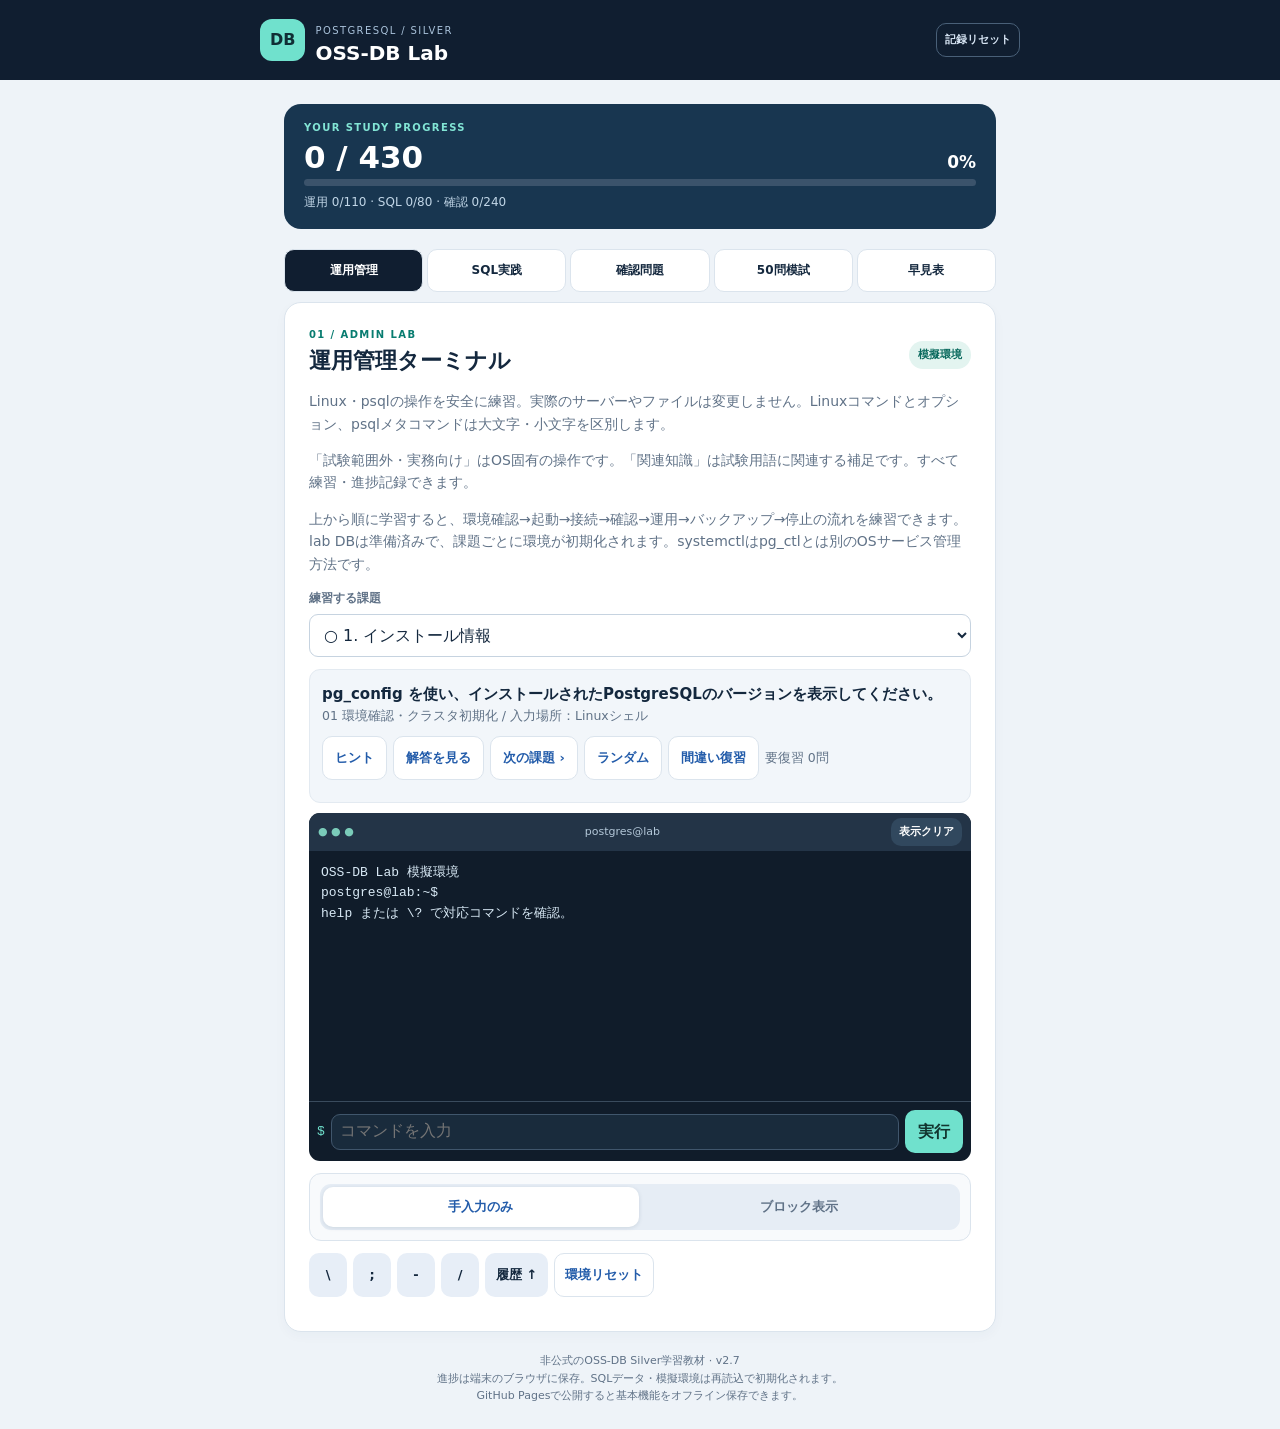
==== commit 82be457a: "v2.7: add UPSERT and TRUNCATE practice, reference and checks" ====
--- a/ossdb-lab.html
+++ b/ossdb-lab.html
@@ -4,13 +4,13 @@
 .startup-notice{background:#fff3d2;border:1px solid #e2bf62;border-radius:10px;padding:12px;margin-bottom:12px;font-size:14px} .startup-notice[hidden]{display:none!important} .actions button{min-height:44px} input,textarea,select{font-size:16px} .feedback{overflow-wrap:anywhere}
 nav{grid-template-columns:repeat(5,minmax(0,1fr))}nav button{font-size:12px}.options button.selected{background:#e1edff;border-color:#235caa;color:#123f7a}.options button.correct{background:#e3f4f0;border-color:#087c70;color:#07594d}.options button.wrong{background:#fff0ed;border-color:#b44336;color:#85291d}.options button:disabled{opacity:1}#accuracy,#quizReviewCount{line-height:1.7}#mockReview details{white-space:normal}#mockReview pre{margin-top:8px}.actions small{align-self:center;color:var(--muted)}
 
-/* v2.6 command blocks */
+/* v2.4 command blocks */
 .block-tool{margin:12px 0;border:1px solid var(--line);border-radius:12px;padding:10px;background:#f8fafc}.block-mode{display:grid;grid-template-columns:1fr 1fr;gap:3px;background:#e6edf5;padding:3px;border-radius:11px}.block-mode button{background:transparent;border:0;color:var(--muted);font-size:13px;min-height:40px}.block-mode button[aria-pressed="true"]{background:white;color:var(--blue);box-shadow:0 1px 4px #173b5220}.block-tool p{margin:9px 0;font-size:12px}.block-caption{font-size:12px;color:var(--muted);font-weight:700;margin:8px 0 4px}.block-bank,.block-selected{display:flex;flex-wrap:wrap;gap:6px;min-height:43px}.block-selected{border:1px dashed #b3c5d6;padding:6px;border-radius:9px;background:white}.word-block,.chosen-block{font:13px/1.4 ui-monospace,SFMono-Regular,Consolas,monospace;min-height:44px;max-width:100%;overflow-wrap:anywhere;text-align:left;white-space:pre-wrap;border:1px solid #b8cde5;background:white;color:#1a4a7f;padding:8px 10px}.chosen-block{background:#dff3ef;border-color:#8acfc0;color:#08695d}.block-empty{font-size:12px;color:var(--muted);align-self:center}.explanation{margin-top:12px;padding:14px;border:1px solid #c9dce9;border-radius:12px;background:#f2f7fc;font-size:14px;white-space:pre-wrap;overflow-wrap:anywhere;line-height:1.8}.refItem small{white-space:pre-wrap}
 
-
 .next-bottom{display:block;width:100%;margin:12px 0 0;min-height:48px;font-size:15px}
 
 .option-heading{font-size:16px;margin:16px 0 4px;padding:8px 10px;background:#e6edf5;border-radius:8px}.option-entry{padding:12px 4px;border-bottom:1px solid var(--line)}.option-entry strong{display:block;font-size:15px;color:var(--blue)}.option-entry small{display:block;color:var(--muted);font:12px monospace}.option-entry p{margin:6px 0;font-size:14px;color:var(--ink)}.option-entry code{display:block;background:#f1f5f9;padding:8px;border-radius:7px;font-size:13px;overflow-wrap:anywhere;white-space:pre-wrap}.option-entry small:empty{display:none}
+
 </style></head><body>
 <header><div class="brand"><span class="logo">DB</span><div><small>POSTGRESQL / SILVER</small><h1>OSS-DB Lab</h1></div></div><button id="resetProgress" class="ghost small">記録リセット</button></header>
 <main><div id="startupNotice" class="startup-notice">この画面が消えない場合はJavaScriptが動いていません。ファイルのプレビューではなく、GitHub Pagesで公開したURLをSafariで開いてください。</div><section class="hero"><div class="eyebrow">YOUR STUDY PROGRESS</div><div class="heroLine"><h2 id="progressText">0 / 0</h2><span id="percent">0%</span></div><div class="track"><div id="bar"></div></div><p id="progressDetail"></p></section>
@@ -19,7 +19,7 @@
 <section id="sql" class="panel" hidden><div class="sectionHead"><div><div class="eyebrow">02 / SQL LAB</div><h2>PostgreSQL 実践</h2></div><span class="tag" id="sqlStatus">実行で起動</span></div><p>SQLを入力して実行すると自動起動します。PostgreSQL優先、起動失敗時はSQLite（文法に一部違いあり）。初回は通信が必要です。既存の練習用テーブルで検索を覚えた後、DDL・データ更新・トランザクションへ進みます。課題ごとにデータは初期化されます。全角・半角、SQLキーワードの大小文字は同じ扱いです。コロン「:」はセミコロン「;」の代用にはなりません。文字列の大小文字は区別します。</p><div class="actions"><button id="connect" class="primary">PostgreSQLを起動</button><button id="sqliteConnect" class="ghost">SQLiteで起動</button><button id="practiceSQL" class="ghost">解答チェック（通信不要）</button></div><div id="sqlError" class="feedback" aria-live="polite"></div><details><summary>練習用テーブル・初期データ</summary><div id="schema"></div></details><label for="sqlSelect">練習する課題</label><select id="sqlSelect"></select><div class="task"><div id="sqlTask"></div><div class="actions"><button id="sqlHint" class="ghost">ヒント</button><button id="sqlAnswer" class="ghost">解答を見る</button><button id="sqlNext" class="ghost">次の課題 ›</button><button id="sqlRandom" class="ghost">ランダム</button><button id="sqlWrong" class="ghost">間違い復習</button><small id="sqlReviewCount"></small></div><div id="sqlHelp" class="help" hidden></div></div><label for="sqlInput">SQL エディタ</label><textarea id="sqlInput" rows="5" autocapitalize="off" autocomplete="off" spellcheck="false" placeholder="SELECT * FROM users;"></textarea><div id="sqlBlocks" class="block-tool"><div class="block-mode" role="group" aria-label="入力ブロックの表示"><button type="button" data-hide aria-pressed="true">手入力のみ</button><button type="button" data-show aria-pressed="false">ブロック表示</button></div><div data-panel hidden><p>順番を考えてタップ。入力欄はいつでも直接編集できます。</p><div class="block-caption">選んだ順番（タップで取り消し）</div><div data-selected class="block-selected"></div><div class="block-caption">選択できるブロック</div><div data-bank class="block-bank"></div><div class="actions"><button type="button" data-undo class="ghost">1つ戻す</button><button type="button" data-clear class="ghost">入力をクリア</button></div></div></div><div class="actions shortcuts" aria-label="SQL記号入力"><button type="button" class="ghost" data-sql-insert=";" aria-label="セミコロンを入力">;</button><button type="button" class="ghost" data-sql-insert="\" aria-label="バックスラッシュを入力">\</button><button type="button" class="ghost" data-sql-insert="*" aria-label="アスタリスクを入力">*</button><button type="button" class="ghost" data-sql-insert="'" aria-label="シングルクォートを入力">'</button><button type="button" class="ghost" data-sql-insert="(" aria-label="左括弧を入力">(</button><button type="button" class="ghost" data-sql-insert=")" aria-label="右括弧を入力">)</button></div><div class="actions"><button id="runSQL" class="primary">▶ 実行・採点</button><button id="resetSQL" class="ghost" disabled>DB初期化</button><button id="clearSQL" class="ghost">クリア</button></div><div id="sqlFeedback" class="feedback" aria-live="polite"></div><div id="sqlOutput" class="output" aria-live="polite"></div><div id="sqlExplanation" class="explanation" aria-live="polite" hidden></div><button id="sqlNextBottom" type="button" class="primary next-bottom" hidden>次の課題へ ›</button></section>
 <section id="quiz" class="panel" hidden><div class="eyebrow">03 / KNOWLEDGE CHECK</div><h2>確認問題</h2><p>一般知識→運用管理→SQLの試験分野順に復習。分野別正答率は確認問題と模試の回答履歴から計算します。</p><div class="task"><small id="accuracy"></small><small id="quizReviewCount"></small><details><summary>公式10分野の習熟状況</summary><p>確認問題・模試の回答済数と直近正解数（各問題の最後の回答が正解だった数）です。</p><div id="topicStats"></div></details></div><label for="quizFilter">ランダム・復習の分野</label><select id="quizFilter"><option value="all">全分野</option><option value="S1">一般知識</option><option value="S2">運用管理</option><option value="S3">開発・SQL</option><optgroup label="公式10分野"><option value="S1.1">S1.1 OSSとPostgreSQLの一般知識</option><option value="S1.2">S1.2 リレーショナルDBとSQL基礎</option><option value="S2.1">S2.1 クラスタ・データ保存</option><option value="S2.2">S2.2 起動・停止・標準ツール・psql</option><option value="S2.3">S2.3 接続・認証・設定・ログ</option><option value="S2.4">S2.4 バックアップ・リストア・WAL</option><option value="S2.5">S2.5 ロールと日常保守</option><option value="S3.1">S3.1 SQLとDBオブジェクト</option><option value="S3.2">S3.2 関数</option><option value="S3.3">S3.3 トランザクションとMVCC</option></optgroup></select><div class="actions"><button id="quizRandom" class="primary">ランダム出題</button><button id="quizWrong" class="ghost">間違い復習</button></div><label for="quizSelect">問題を選ぶ</label><select id="quizSelect"></select><div class="task" id="quizTask"></div><div id="quizOptions" class="options"></div><div id="quizFeedback" class="feedback" aria-live="polite"></div><div class="actions"><button id="quizSubmit" class="primary" hidden>選択を採点</button><button id="quizNext" class="primary">次の問題 ›</button></div></section>
 <section id="mock" class="panel" hidden><div class="eyebrow">04 / MOCK EXAM</div><h2>50問模擬試験</h2><div id="mockIntro"><p>一般8問・運用26問・SQL16問を公式10分野の重要度に合わせてランダム出題。解説と採点は終了後に表示。制限時間なし。ページを再読み込みすると受験中の回答は消えます。</p><button id="mockStart" class="primary">模試を開始</button></div><div id="mockBody" hidden><p id="mockCounter"></p><div id="mockQuestion" class="task"></div><div id="mockOptions" class="options"></div><div class="actions"><button id="mockPrev" class="ghost">前へ</button><button id="mockNext" class="primary">次へ</button><button id="mockFinish" class="ghost">終了・採点</button></div></div><div id="mockResult" hidden><h2 id="mockScore"></h2><p id="mockBreakdown"></p><button id="mockRestart" class="primary">別の模試を開始</button><div id="mockReview"></div></div></section><section id="ref" class="panel" hidden><div class="eyebrow">04 / REFERENCE</div><h2>早見表</h2><div class="block-mode" role="group" aria-label="早見表の種類"><button type="button" id="refCommandMode" aria-pressed="true">コマンド</button><button type="button" id="refOptionMode" aria-pressed="false">オプション</button></div><div id="commandReference"><p>入力する場所にも注意。ターミナルとpsqlは別の環境です。</p><input id="searchRef" type="search" placeholder="pg_dump / シーケンス など" aria-label="早見表を検索"><div id="refList"></div></div><div id="optionReference" hidden><p>試験・実務でよく使う主要オプションをコマンド別にまとめました。同じ文字でもコマンドによって意味が違います。大文字・小文字も区別します。実行例は学習用で、端末では自動実行しません。</p><label for="optionGroup">コマンドで絞り込む</label><select id="optionGroup"><option value="all">すべてのコマンド</option></select><label for="optionSearch">オプション名・意味で検索</label><input id="optionSearch" type="search" placeholder="-w / pg_dump / バックアップ" autocapitalize="off" aria-label="オプション検索"><p id="optionCount" aria-live="polite"></p><div id="optionNote" class="explanation" hidden></div><div id="optionList"></div><p>参考：<a href="https://www.postgresql.org/docs/14/reference-client.html" target="_blank" rel="noopener noreferrer">PostgreSQL 14 公式コマンドリファレンス</a>。主要項目の抜粋であり、全オプションや出題範囲を保証するものではありません。</p></div></section>
-<footer>非公式のOSS-DB Silver学習教材 · v2.6<br>進捗は端末のブラウザに保存。SQLデータ・模擬環境は再読込で初期化されます。<br><span id="offlineStatus">公開ページでオフライン保存に対応します。</span></footer></main><script>
+<footer>非公式のOSS-DB Silver学習教材 · v2.7<br>進捗は端末のブラウザに保存。SQLデータ・模擬環境は再読込で初期化されます。<br><span id="offlineStatus">公開ページでオフライン保存に対応します。</span></footer></main><script>
 /* 問題データ。idは進捗保存に使うので、既存のidは変更しないこと。 */
 window.LESSONS = {
 admin: [
@@ -774,7 +774,7 @@
   "q150": "同時更新を含む業務処理で一貫性を保ち、トランザクションの失敗に対処する。"
 };
 
-/* v2.6: beginner explanations, examples and glossary */
+/* v2.4: beginner explanations, examples and glossary */
 window.LESSONS.beginner = {
   "a01": "psqlは、PostgreSQLに話しかけるためのアプリです。-Uの後ろにユーザー名、-dの後ろに接続したいデータベース名を書きます。Linuxのターミナルで実行すると、SQLを入力できる画面に入ります。",
   "a02": "テーブルとは、Excelの表のようにデータを行と列で保存するものです。\\dtを入力すると、今のDBで見えるテーブル名が一覧になります。",
@@ -965,6 +965,9 @@
 window.LESSONS.glossary = [["クラスタ","複数のDBをまとめて管理するPostgreSQLの単位"],["ロール","DBユーザーや権限をまとめる仕組み"],["WAL","DBの変更内容を記録し、障害からの復旧に使うログ"],["PITR","バックアップと変更ログから指定時刻の状態へ戻す方法"],["MVCC","複数の利用者が同時に操作できるよう行のバージョンを管理する仕組み"],["トランザクション","複数のDB操作をまとめ、全部成功か取り消しかを扱う単位"],["スキーマ","DB内で表などをグループ分けする名前空間"],["インデックス","本の索引のように検索を速くする仕組み"],["シーケンス","IDなどに使う連番を作る仕組み"],["外部キー","他の表に対応する行があることを保証する制約"],["主キー","表の1行を一意に見分けるキー"],["autovacuum","不要領域の再利用や統計更新などを自動で行う仕組み"],["VACUUM","不要な行の領域を再利用できるようにする処理"],["ANALYZE","検索方法を選ぶためにデータの統計を集める処理"],["レプリケーション","別のサーバーなどにデータの変更を反映する仕組み"],["マテリアライズドビュー","SELECTの結果を保存して再利用する仕組み"],["ビュー","保存したSELECT文を表のように扱う仕組み"],["正規化","重複や更新漏れを減らすため表の構造を整理すること"],["NULL","値がない・不明であることを示す特別な値"],["排他ロック","他の処理が対象を同時に変更することなどを防ぐ制御"],["メタデータ","表名や列名など、データの構造を説明する情報"],["実行計画","DBがSQLを実行するために選ぶ検索・結合などの手順"],["認証","接続する人が本人か確認すること"],["ライセンス","ソフトウェアの利用・配布などの条件"],["JSONB","JSONデータを検索などに適した形式で保存する型"],["コミット","トランザクションの変更を確定する操作"],["ロールバック","まだ確定していない変更を取り消す操作"],["分離レベル","同時実行中の別処理の変更がどこまで見えるかを決める設定"],["バックアップ","障害や誤操作に備えてデータのコピーを保存すること"],["カスタム形式","pg_restoreで選択復元できるPostgreSQL専用のバックアップ形式"],["環境変数","OSのシェルなどがコマンドへ渡す設定値"],["接続プール","DB接続を何度も作らず再利用する仕組み"],["マイグレーション","アプリの変更に合わせてDBの定義を変更する作業"],["パーティション","1つの大きな表を複数の部分に分けて管理する仕組み"],["ダーティリード","別の処理がまだ確定していない変更を読み取ること"],["チェックポイント","変更済みデータをディスクへ書き出す区切り"],["表領域","DBのデータファイルの保存場所を指定する仕組み"],["トリガー","登録や更新などをきっかけにDBで自動実行する処理"],["DDL","表などの構造を作成・変更・削除するSQL"],["DML","表のデータを操作するSQL"],["OSS","ソースコードが公開され、ライセンス条件に従って利用・改変などができるソフトウェア"]];
 Object.assign(window.LESSONS.usage,{"a01":"A5:SQLなどのGUIを使わず、LinuxからDBに接続してSQLを実行したいときに使います。","a11":"検証用DBを手動で起動したいときや、保守作業で止めたDBを起動するときに使います。Linuxサービスとして管理している場合は、そのサービス管理方法を使うのが一般的です。","a49":"DBが起動しない場合に使います。例えばポート番号が他のクラスタと重複していたら、その原因をログファイルから探せます。","a50":"手動ではpg_ctl startで十分です。例えば毎朝の集計バッチで「DBを起動→SQLを実行」と続けたい場合、起動成功を確認してから次へ進めます。例：PGDATA設定済みなら pg_ctl -w start && psql -d lab -f setup.sql。-wは現在の標準動作なのでバッチでも省略できます。","a51":"大量のデータを復旧するなど、起動に時間がかかる環境で待ち時間を調整するときに使います。","a53":"毎日決まった時刻に件数を確認するような自動処理で使います。例：psql -d lab -c 'SELECT COUNT(*) FROM users;'","a45":"アプリを起動する前にDBが接続を受け付けているか確認したい場合や、監視で使います。","a22":"大量に予約データを削除した後、不要な領域を再利用させたいときに使います。普段はautovacuumが自動で実施するので手動で頻繁に実行する必要はありません。","a23":"大量のExcelデータを取り込んだ後などに使います。データの分布が大きく変わると、検索の方法を選ぶための情報が古くなることがあるからです。","a98":"大量削除後、ディスクの空き容量を実際に増やす必要があるときに検討します。表を使えなくなる時間や追加のディスク容量が必要なので、通常のVACUUMとは使い分けます。","a12":"例えばpg_hba.confを変更した後、利用者の接続を切らずに認証設定を読み直したい場合に使います。","a35":"利用者が作業を終えてから止めたい保守で使います。誰かが接続したままだと止まらないので注意します。","a36":"普通の方法で止められない緊急時だけに検討します。普段の保守ではfastなどの正常停止を選びます。","a39":"別のクラスタを操作してしまわないように、作業前に保存場所を確認するときに使います。","a40":"同じクラスタを何度も操作する場合に-Dの入力を減らせます。複数クラスタがある場合は-Dを指定すると間違いにくくなります。","a16":"本番のデータをバックアップしたり、別の検証DBに復元したりするときに使います。","a46":"通常の運用では使いません。重大な破損で専門家が復旧方法を検討する際の確認用です。","q24":"DB起動後にSQLを実行するバッチなどで、起動を待つか、別に接続可能かを確認するかを考えるときに使います。","q166":"DBの起動を指示した直後にアプリを起動する場合、まだ接続できないことがあります。-wで待つか、pg_isreadyなどで別途確認します。"});
 
+/* v2.7: UPSERT and TRUNCATE practice */
+(()=>{const L=window.LESSONS;const sql=[["s76","UPSERT：既存行を更新（実務補足）","ordersにid=1、user_id=1、amount=2500をINSERTし、idが重複したら新しいamountで更新してください。","INSERT INTO ... VALUES ... ON CONFLICT (id) DO UPDATE SET amount=EXCLUDED.amount;","INSERT INTO orders (id,user_id,amount) VALUES (1,1,2500) ON CONFLICT (id) DO UPDATE SET amount=EXCLUDED.amount;",false,"SELECT * FROM orders ORDER BY id;","upsert-update"],["s77","UPSERT：新規行を追加（実務補足）","ordersにid=6、user_id=2、amount=2000をINSERTし、idが重複したら新しいamountで更新するSQLを書いてください。","ON CONFLICT (id) DO UPDATE SET amount=EXCLUDED.amount","INSERT INTO orders (id,user_id,amount) VALUES (6,2,2000) ON CONFLICT (id) DO UPDATE SET amount=EXCLUDED.amount;",false,"SELECT * FROM orders ORDER BY id;","upsert-update"],["s78","ON CONFLICT DO NOTHING（実務補足）","ordersへid=1、user_id=1、amount=9999を追加しようとし、idが重複した場合は何も変更しないSQLを書いてください。","INSERT ... ON CONFLICT (id) DO NOTHING;","INSERT INTO orders (id,user_id,amount) VALUES (1,1,9999) ON CONFLICT (id) DO NOTHING;",false,"SELECT * FROM orders ORDER BY id;","upsert-nothing"],["s79","TRUNCATE：全件削除","ordersテーブルの定義を残して、TRUNCATEで全行を削除してください。","TRUNCATE TABLE テーブル名;","TRUNCATE TABLE orders;",false,"SELECT * FROM orders ORDER BY id; SELECT * FROM users ORDER BY id;","truncate",true],["s80","TRUNCATE：ROLLBACKで取り消す","BEGINでトランザクションを開始し、ordersをTRUNCATEしてからROLLBACKで元に戻してください。","BEGIN; TRUNCATE TABLE ...; ROLLBACK;","BEGIN; TRUNCATE TABLE orders; ROLLBACK;",false,"SELECT * FROM orders ORDER BY id; SELECT * FROM users ORDER BY id;","truncate-rollback",true]],plain=["UPSERTはINSERT（追加）とUPDATE（更新）を組み合わせた操作です。ON CONFLICT (id)はidの一意制約・主キーに重複が起きたときの処理を指定します。DO UPDATE SETで既存行を更新します。EXCLUDED.amountは今回INSERTしようとした金額2500です。元のid=1の金額1200が2500に変わり、行数は5件のままです。","前の問題と同じ構文ですが、id=6はまだ存在しないので通常のINSERTが実行されます。ordersは5件から6件になります。重複しない場合にDO UPDATEは実行されません。","DO NOTHINGは指定した一意性の競合が起きた場合、その行のINSERTを行わない指定です。既にid=1があるので金額1200のままです。すべてのエラーを無視する指定ではありません。","TRUNCATEはテーブルの中身を一括で空にします。列名や型、制約などの定義は残ります。WHEREで特定行だけを選ぶことはできません。DELETEは条件を指定でき、DROP TABLEは表自体を削除します。","PostgreSQLではTRUNCATEもトランザクション内で取り消せます。BEGINからROLLBACKまでに行った削除が取り消され、ordersの5件が戻ります。COMMITで確定した後は、このROLLBACKでは戻せません。"],uses=["Excelから注文データを取り込むとき、同じIDの注文があれば金額を更新し、なければ追加したい場合に使います。先にSELECTで存在を調べてINSERT/UPDATEを分ける必要がなく、1つのSQLで重複への対処ができます。競合対象には対応する一意制約などが必要です。","日々の取込データに新規注文と既存注文が混ざる場合に便利です。追加用SQLと更新用SQLを別々に書かなくても、同じSQLを使えます。","同じデータが再送されても既存データを上書きしたくないときに便利です。たとえば処理済みIDを記録する表や、重複する取込データをスキップする処理に使います。","毎日Excelや外部システムの最新データで表の中身をすべて入れ替える「洗い替え」に使います。大量の行を消す場合に高速なことが多いですが、強い排他ロックがかかります。外部キーで参照される表は通常そのままではTRUNCATEできず、CASCADEは関連する表も空にするため慎重に扱います。","洗い替えの途中で取込が失敗した場合に元のデータへ戻せるようにするときに役立ちます。実務ではBEGIN→TRUNCATE→INSERT→確認→COMMITという流れを検討し、失敗時はROLLBACKします。処理中に他の接続が待つ可能性にも注意します。"],quiz=[["q236","UPSERT（実務補足）","主キーが重複したら既存行を更新し、重複しなければ新規登録するPostgreSQLの構文は？",["INSERT ... ON CONFLICT (...) DO UPDATE","INSERT ... ON CONFLICT DO NOTHING","TRUNCATE TABLE","UPDATEのみ"],0,"ON CONFLICT DO UPDATEは指定した一意性の競合時に既存行を更新し、競合がなければINSERTします。"],["q237","EXCLUDED（実務補足）","ON CONFLICT DO UPDATE SET amount=EXCLUDED.amount のEXCLUDED.amountは何を表しますか？",["今回INSERTしようとしたamount","既存行の更新前のamount","削除した行のamount","全行の平均額"],0,"EXCLUDEDは今回INSERTしようとした行の値を参照する特別な名前です。"],["q238","TRUNCATEとDELETE","TRUNCATEについて正しい説明はどれですか？",["表の定義を残して全行を削除し、WHEREは使えない","WHEREで任意の行だけ削除できる","表の定義も削除する","常に他の接続を妨げない"],0,"TRUNCATEは全行を一括削除します。WHEREは指定できず、強い排他ロックを取得します。"],["q239","TRUNCATEとトランザクション","PostgreSQLでBEGIN; TRUNCATE TABLE orders; ROLLBACK; を実行した場合、元のordersの行はどうなりますか？",["元に戻る","常に消えたまま","表の定義も消える","全DBが初期化される"],0,"PostgreSQLのTRUNCATEはトランザクション内でROLLBACKできます。"],["q240","TRUNCATE RESTART IDENTITY","TRUNCATE TABLE orders RESTART IDENTITYのRESTART IDENTITYの意味は？",["対象表の列が所有するシーケンスを開始値に戻す","クラスタを再起動する","すべてのDBのシーケンスを戻す","表の定義を削除する"],0,"RESTART IDENTITYは対象表の列が所有するシーケンスを再初期化します。既定はCONTINUE IDENTITYです。"]],reasons=[["追加と更新の両方に対応します。","競合した行は更新せずスキップします。","表の全行を削除します。","存在しない行をINSERTすることはできません。"],["新しく投入しようとした値を参照します。","既存行の値は表名や別名で参照します。","削除処理を表すものではありません。","集計関数ではありません。"],["表を空にする処理です。","条件付き削除にはDELETEを使います。","表自体を消すのはDROP TABLEです。","強いロックのため他の操作が待つことがあります。"],["未確定のTRUNCATEは取り消せます。","COMMIT前なので取り消せます。","TRUNCATEは表の定義を残します。","対象表の操作であり、全DB初期化ではありません。"],["自動採番に使う所有シーケンスを開始値へ戻します。","サーバー再起動とは無関係です。","対象表の列が所有するものに限定されます。","表の定義は残ります。"]],quses=["Excelから注文データを取り込むとき、同じIDの注文があれば金額を更新し、なければ追加したい場合に使います。先にSELECTで存在を調べてINSERT/UPDATEを分ける必要がなく、1つのSQLで重複への対処ができます。競合対象には対応する一意制約などが必要です。","既存注文を新しい金額で上書きするときに使います。","定期データ取込前に作業用テーブルを空にする場合に使います。","全件洗い替えの途中で取込エラーが出たとき、元データに戻すために利用できます。","テスト用データを全消去して採番も最初からやり直すときなどに使います。本番でIDを再利用する必要があるかは慎重に判断します。"];sql.forEach((t,j)=>{const ch=t[0]==='s80'?L.chapters.sql.s75:L.chapters.sql.s17;const i=L.sql.findLastIndex(x=>L.chapters.sql[x[0]]===ch);L.sql.splice(i+1,0,t);L.chapters.sql[t[0]]=ch;L.beginner[t[0]]=plain[j];L.usage[t[0]]=uses[j]});quiz.forEach((t,j)=>{const trans=t[0]==='q239';const ch=trans?L.chapters.quiz.q235:L.chapters.quiz.q207;const i=L.quiz.findLastIndex(x=>L.chapters.quiz[x[0]]===ch);L.quiz.splice(i+1,0,t);L.chapters.quiz[t[0]]=ch;L.quizTopics[t[0]]=trans?'S3.3':'S3.1';L.quizExplanations[t[0]]=reasons[j];L.usage[t[0]]=quses[j]})})();
+
 </script><script>
 /* Stateful teaching simulator, NOT a real shell or PostgreSQL server. */
 window.AdminLab = class {
@@ -1036,7 +1039,8 @@
 function normalize(s){return width(s).trim()}
 function command(s){return width(s).replace(/[¥￥]/g,'\\').trim().replace(/;\s*$/,'').trim()}
 function tokens(s){const re=/'(?:''|[^'])*'|"(?:""|[^"])*"|[a-zA-Z_][a-zA-Z_0-9]*|\d+(?:\.\d+)?|>=|<=|<>|!=|[^\s]/g;const ts=(normalize(s).match(re)||[]).map(t=>/^[a-zA-Z_]/.test(t)?t.toLowerCase():t);while(ts.at(-1)===';')ts.pop();return ts}
-window.SQLPractice={normalize,command,matches:(a,b)=>JSON.stringify(tokens(a))===JSON.stringify(tokens(b))};
+function requiredOperation(s,kind){const clean=normalize(s).replace(/'(?:''|[^'])*'|"(?:""|[^"])*"|--[^\n]*|\/\*[\s\S]*?\*\//g,' ');switch(kind){case 'upsert-update':return /^\s*insert\s+into\b[\s\S]*\bon\s+conflict\b[\s\S]*\bdo\s+update\s+set\b/i.test(clean);case 'upsert-nothing':return /^\s*insert\s+into\b[\s\S]*\bon\s+conflict\b[\s\S]*\bdo\s+nothing\b/i.test(clean);case 'truncate':return /^\s*truncate\s+(?:table\s+)?orders\b/i.test(clean);case 'truncate-rollback':return /^\s*begin\b[^;]*;\s*truncate\s+(?:table\s+)?orders\b[^;]*;\s*rollback\b\s*;?\s*$/i.test(clean);default:return true}}
+window.SQLPractice={normalize,command,requiredOperation,matches:(a,b)=>JSON.stringify(tokens(a))===JSON.stringify(tokens(b))};
 })();
 
 </script><script>
@@ -1813,6 +1817,7 @@
 window.OptionReference={search,mount};
 })();
 
+</script><script>
 /* UI / progress / real PostgreSQL adapter */
 (()=>{'use strict';const L=window.LESSONS,$=id=>document.getElementById(id);const KEY='ossdb-lab-progress-v1';let done=new Set();try{const x=JSON.parse(localStorage.getItem(KEY)||'[]');if(Array.isArray(x))done=new Set(x)}catch{};let admin,db,expected,locked=false,history='',sqlLoaded=false,practice=false,engine='';
 const scope=t=>L.adminScope?.[t[0]]||'';
@@ -1862,10 +1867,10 @@
 function drawMock(){const t=mock.questions[mock.i],c=correctSet(t);$('mockCounter').textContent=(mock.i+1)+' / '+mock.questions.length+' ・回答済 '+mock.questions.filter(x=>(mock.answers[x[0]]||[]).length===correctSet(x).length).length+'問';$('mockQuestion').textContent=t[2]+'（'+c.length+'つ選択）';const e=$('mockOptions');e.replaceChildren();mock.orders[t[0]].forEach((i,j)=>{const b=document.createElement('button');b.textContent=String.fromCharCode(65+j)+'. '+t[3][i];const a=mock.answers[t[0]]||[];b.classList.toggle('selected',a.includes(i));b.setAttribute('aria-pressed',String(a.includes(i)));b.onclick=()=>{let a=mock.answers[t[0]]||[];mock.answers[t[0]]=c.length===1?[i]:a.includes(i)?a.filter(x=>x!==i):a.length<c.length?[...a,i]:a;drawMock()};e.append(b)});$('mockPrev').disabled=mock.i===0;$('mockNext').disabled=mock.i===mock.questions.length-1;}
 function finishMock(){if(!mock||mock.finished)return;const missing=mock.questions.filter(t=>(mock.answers[t[0]]||[]).length!==correctSet(t).length).length;if(missing&&!confirm('未回答または選択数が合わない問題が'+missing+'問あります。採点しますか？'))return;mock.finished=true;let n=0;const sections={S1:[0,0],S2:[0,0],S3:[0,0]};const out=$('mockReview');out.replaceChildren();for(const t of mock.questions){const selected=mock.answers[t[0]]||[],ok=grade(t,selected),order=mock.orders[t[0]];record(t[0],ok);if(ok){n++;done.add(t[0])}const x=sections[section(t[0])];x[1]++;x[0]+=ok?1:0;const d=document.createElement('details'),s=document.createElement('summary'),p=document.createElement('pre');s.textContent=(ok?'○ ':'× ')+t[2];p.textContent='あなたの回答：'+(selected.map(i=>String.fromCharCode(65+order.indexOf(i))).join(', ')||'未回答')+'\n'+t[5]+usage(t)+'\n\n'+order.map((i,j)=>String.fromCharCode(65+j)+' '+(correctSet(t).includes(i)?'○':'×')+' '+t[3][i]+'：'+reason(t,i)).join('\n');d.append(s,p);out.append(d)}try{localStorage.setItem(KEY,JSON.stringify([...done]))}catch{}progress();$('mockBody').hidden=true;$('mockResult').hidden=false;$('mockScore').textContent=n+' / '+mock.questions.length+'問（'+Math.round(n/mock.questions.length*100)+'%）';$('mockBreakdown').textContent=Object.entries(sections).map(([g,x])=>g+' '+x[0]+'/'+x[1]).join(' ｜ ')+'　学習目標80%以上（公式合格基準ではありません）';}
 $('mockStart').onclick=startMock;$('mockRestart').onclick=startMock;$('mockPrev').onclick=()=>{if(mock.i>0){mock.i--;drawMock()}};$('mockNext').onclick=()=>{if(mock.i<mock.questions.length-1){mock.i++;drawMock()}};$('mockFinish').onclick=finishMock;
-function refs(){const q=$('searchRef').value.toLowerCase().trim(),e=$('refList');e.replaceChildren();const extra=[['postgresql.conf','サーバー設定。shared_buffers、port など。'],['pg_hba.conf','クライアント認証。接続元・DB・ユーザー・認証方式。'],['pg_ident.conf','OSユーザー名とDBユーザー名のマッピング。'],['WAL','Write-Ahead Logging。データページより先にログを永続化。'],['\\d','リレーション一覧（テーブル・ビュー・シーケンス等）。'],['VACUUM FULL','テーブルを書き直し、領域をOSへ返せる。排他ロックに注意。'],['SELECT nextval(\'users_id_seq\');','シーケンスを進めて値を取得。実際のシーケンス名を指定。']];const rows=[...L.admin.map(t=>[t[4],t[1]+' / '+t[5]+(scope(t)?' / '+scope(t):'')+usage(t),t[6]]),...extra];for(const r of rows){if(!r.join(' ').toLowerCase().includes(q))continue;const d=document.createElement('div');d.className='refItem';const c=document.createElement('code');c.textContent=r[0];const s=document.createElement('small');s.textContent=(r[2]?r[2]+' · ':'')+r[1];d.append(c,s);e.append(d)}if(!e.children.length)e.textContent='該当するコマンドがありません。'}$('searchRef').oninput=refs;
+function refs(){const q=$('searchRef').value.toLowerCase().trim(),e=$('refList');e.replaceChildren();const extra=[['postgresql.conf','サーバー設定。shared_buffers、port など。'],['pg_hba.conf','クライアント認証。接続元・DB・ユーザー・認証方式。'],['pg_ident.conf','OSユーザー名とDBユーザー名のマッピング。'],['WAL','Write-Ahead Logging。データページより先にログを永続化。'],['\\d','リレーション一覧（テーブル・ビュー・シーケンス等）。'],['VACUUM FULL','テーブルを書き直し、領域をOSへ返せる。排他ロックに注意。'],['SELECT nextval(\'users_id_seq\');','シーケンスを進めて値を取得。実際のシーケンス名を指定。']];const rows=[...L.admin.map(t=>[t[4],t[1]+' / '+t[5]+(scope(t)?' / '+scope(t):'')+usage(t),t[6]]),...L.sql.filter(t=>['s76','s77','s78','s79','s80'].includes(t[0])).map(t=>[t[4],t[1]+' / '+L.beginner[t[0]]+usage(t),'SQL']),...extra];for(const r of rows){if(!r.join(' ').toLowerCase().includes(q))continue;const d=document.createElement('div');d.className='refItem';const c=document.createElement('code');c.textContent=r[0];const s=document.createElement('small');s.textContent=(r[2]?r[2]+' · ':'')+r[1];d.append(c,s);e.append(d)}if(!e.children.length)e.textContent='該当するコマンドがありません。'}$('searchRef').oninput=refs;
 // SQL runs in a dedicated worker, keeping the mobile UI responsive.
 function setBusy(v){locked=v;$('runSQL').disabled=v;$('resetSQL').disabled=v||!(sqlLoaded||practice);$('practiceSQL').disabled=v;$('sqlSelect').disabled=v;$('sqlNext').disabled=v;$('sqlNextBottom').disabled=v;$('connect').disabled=v;$('sqliteConnect').disabled=v}
-function createClient(){const worker=new Worker('./sql-worker.js?v=2.6');let seq=0,pending=new Map(),closed=false;
+function createClient(){const worker=new Worker('./sql-worker.js?v=2.7');let seq=0,pending=new Map(),closed=false;
  function fail(reason){if(closed)return;closed=true;worker.terminate();for(const p of pending.values()){clearTimeout(p.timer);p.reject(new Error(reason))}pending.clear()}
  worker.onmessage=e=>{const m=e.data,p=pending.get(m.id);if(!p)return;pending.delete(m.id);clearTimeout(p.timer);m.error?p.reject(new Error(m.error)):p.resolve(m.result)};
  worker.onerror=e=>fail(e.message||'SQLワーカーの起動に失敗');
@@ -1893,7 +1898,7 @@
 $('sqliteConnect').onclick=()=>connectEngine('sqlite',false);
 for(const b of document.querySelectorAll('[data-sql-insert]')){b.addEventListener('mousedown',e=>e.preventDefault());b.onclick=()=>{const e=$('sqlInput'),a=e.selectionStart??e.value.length,z=e.selectionEnd??a;e.setRangeText(b.dataset.sqlInsert,a,z,'end');blockUI.sql.sync();e.focus()}};
 function drawResults(results){const out=$('sqlOutput');out.replaceChildren();for(const r of results){if(r.fields?.length){const table=document.createElement('table');const thead=table.createTHead().insertRow();for(const f of r.fields){const th=document.createElement('th');th.textContent=f.name;thead.append(th)}const body=table.createTBody();for(const row of r.rows.slice(0,200)){const tr=body.insertRow();for(const f of r.fields){const td=tr.insertCell();const v=row[f.name];td.textContent=v===null?'NULL':typeof v==='object'?JSON.stringify(v):String(v)}}out.append(table);const n=document.createElement('p');n.textContent=`${r.rows.length} 行${r.rows.length>200?'（先頭200行表示）':''}`;out.append(n)}else{const p=document.createElement('pre');p.textContent=`実行成功${r.affectedRows!==undefined?' / 影響行数: '+r.affectedRows:''}`;out.append(p)}}}
-$('runSQL').onclick=async()=>{if(locked)return;const raw=$('sqlInput').value.trim(),q=window.SQLPractice.normalize(raw),t=current('sql');if(!q){msg('sqlFeedback','SQLを入力してください。',false);return}if(!(sqlLoaded||practice)){const started=await connectEngine('postgres',true);if(!started){msg('sqlFeedback','実際のSQLは実行できませんでした。解答チェックを使う場合はもう一度押してください。',false);return}}if(practice){const ok=window.SQLPractice.matches(q,t[4]);record(t[0],ok);if(ok){mark(t[0]);msg('sqlFeedback','正解！ 模範解答と一致しました（SQL未実行）。',true);$('sqlHelp').hidden=true;explain('sql',t)}else msg('sqlFeedback','模範解答と一致しません。別の正しい書き方も判定できないことがあります。ヒントを確認してください。',false);return}setBusy(true);msg('sqlFeedback');try{const r=await db.exec(q);drawResults(r);const verify=verification(t),actual=signature(verify?await db.exec(verify):r,t[5]||!!verify);const hasTransaction=t[7]!=='rollback'||(/\bbegin\b/i.test(q)&&/\bupdate\b/i.test(q)&&/\brollback\b/i.test(q));const required=t[7]==='commit'?(/\bbegin\b/i.test(q)&&/\bupdate\b/i.test(q)&&/\bcommit\b/i.test(q)):t[7]==='returning'?/\breturning\b/i.test(q):t[7]==='insert-select'?/\binsert\s+into\b[\s\S]*\bselect\b/i.test(q):true;const passed=actual===expected&&hasTransaction&&required;record(t[0],passed);if(passed){mark(t[0]);msg('sqlFeedback','正解！ 実行結果が期待値と一致しました。',true);$('sqlHelp').hidden=true;explain('sql',t)}else msg('sqlFeedback','実行できましたが、課題の期待値とは一致しません。条件や列を確認してください。更新系はDB初期化して再挑戦できます。',false)}catch(e){record(t[0],false);if(db?.closed){sqlLoaded=false;$('sqlStatus').textContent='エンジン停止';}msg('sqlFeedback','SQLエラー：'+e.message+'\nトランザクションが中断された場合は ROLLBACK; またはDB初期化。',false)}finally{setBusy(false)}};
+$('runSQL').onclick=async()=>{if(locked)return;const raw=$('sqlInput').value.trim(),q=window.SQLPractice.normalize(raw),t=current('sql');if(!q){msg('sqlFeedback','SQLを入力してください。',false);return}if(!(sqlLoaded||practice)){const started=await connectEngine('postgres',true);if(!started){msg('sqlFeedback','実際のSQLは実行できませんでした。解答チェックを使う場合はもう一度押してください。',false);return}}if(practice){const ok=window.SQLPractice.matches(q,t[4]);record(t[0],ok);if(ok){mark(t[0]);msg('sqlFeedback','正解！ 模範解答と一致しました（SQL未実行）。',true);$('sqlHelp').hidden=true;explain('sql',t)}else msg('sqlFeedback','模範解答と一致しません。別の正しい書き方も判定できないことがあります。ヒントを確認してください。',false);return}setBusy(true);msg('sqlFeedback');try{const r=await db.exec(q);drawResults(r);const verify=verification(t),actual=signature(verify?await db.exec(verify):r,t[5]||!!verify);const hasTransaction=t[7]!=='rollback'||(/\bbegin\b/i.test(q)&&/\bupdate\b/i.test(q)&&/\brollback\b/i.test(q));const required=t[7]==='commit'?(/\bbegin\b/i.test(q)&&/\bupdate\b/i.test(q)&&/\bcommit\b/i.test(q)):t[7]==='returning'?/\breturning\b/i.test(q):t[7]==='insert-select'?/\binsert\s+into\b[\s\S]*\bselect\b/i.test(q):true;const passed=actual===expected&&hasTransaction&&required&&window.SQLPractice.requiredOperation(q,t[7]);record(t[0],passed);if(passed){mark(t[0]);msg('sqlFeedback','正解！ 実行結果が期待値と一致しました。',true);$('sqlHelp').hidden=true;explain('sql',t)}else msg('sqlFeedback','実行できましたが、課題の期待値とは一致しません。条件や列を確認してください。更新系はDB初期化して再挑戦できます。',false)}catch(e){record(t[0],false);if(db?.closed){sqlLoaded=false;$('sqlStatus').textContent='エンジン停止';}msg('sqlFeedback','SQLエラー：'+e.message+'\nトランザクションが中断された場合は ROLLBACK; またはDB初期化。',false)}finally{setBusy(false)}};
 $('schema').textContent='users (id integer PK, name text, age integer, dept text, email text)\norders (id integer PK, user_id integer FK → users.id, amount integer)';const schemaPre=document.createElement('pre');schemaPre.textContent='\nusers: id | name | age | dept | email\n1 | Sato | 31 | IT | sato@example.test\n2 | Suzuki | 25 | IT | NULL\n3 | Tanaka | 40 | Sales | tanaka@example.test\n4 | Yamada | 35 | Sales | NULL\n5 | Kato | 22 | HR | kato@example.test\n\norders: id | user_id | amount\n1 | 1 | 1200\n2 | 1 | 800\n3 | 2 | 500\n4 | 3 | 3000\n5 | 4 | 1500';$('schema').append(schemaPre);
 adminTask();sqlTask();quizTask();refs();window.OptionReference.mount(document);progress();renderStats();$('startupNotice').hidden=true;
 if(location.protocol==='https:'&&'serviceWorker' in navigator){navigator.serviceWorker.register('./sw.js').then(()=>navigator.serviceWorker.ready).then(()=>{$('offlineStatus').textContent='基本機能をオフライン保存済み（SQL実行は通信が必要な場合あり）。'}).catch(()=>{$('offlineStatus').textContent='オフライン保存に失敗。オンラインで使用できます。'})}else $('offlineStatus').textContent='GitHub Pagesで公開すると基本機能をオフライン保存できます。';
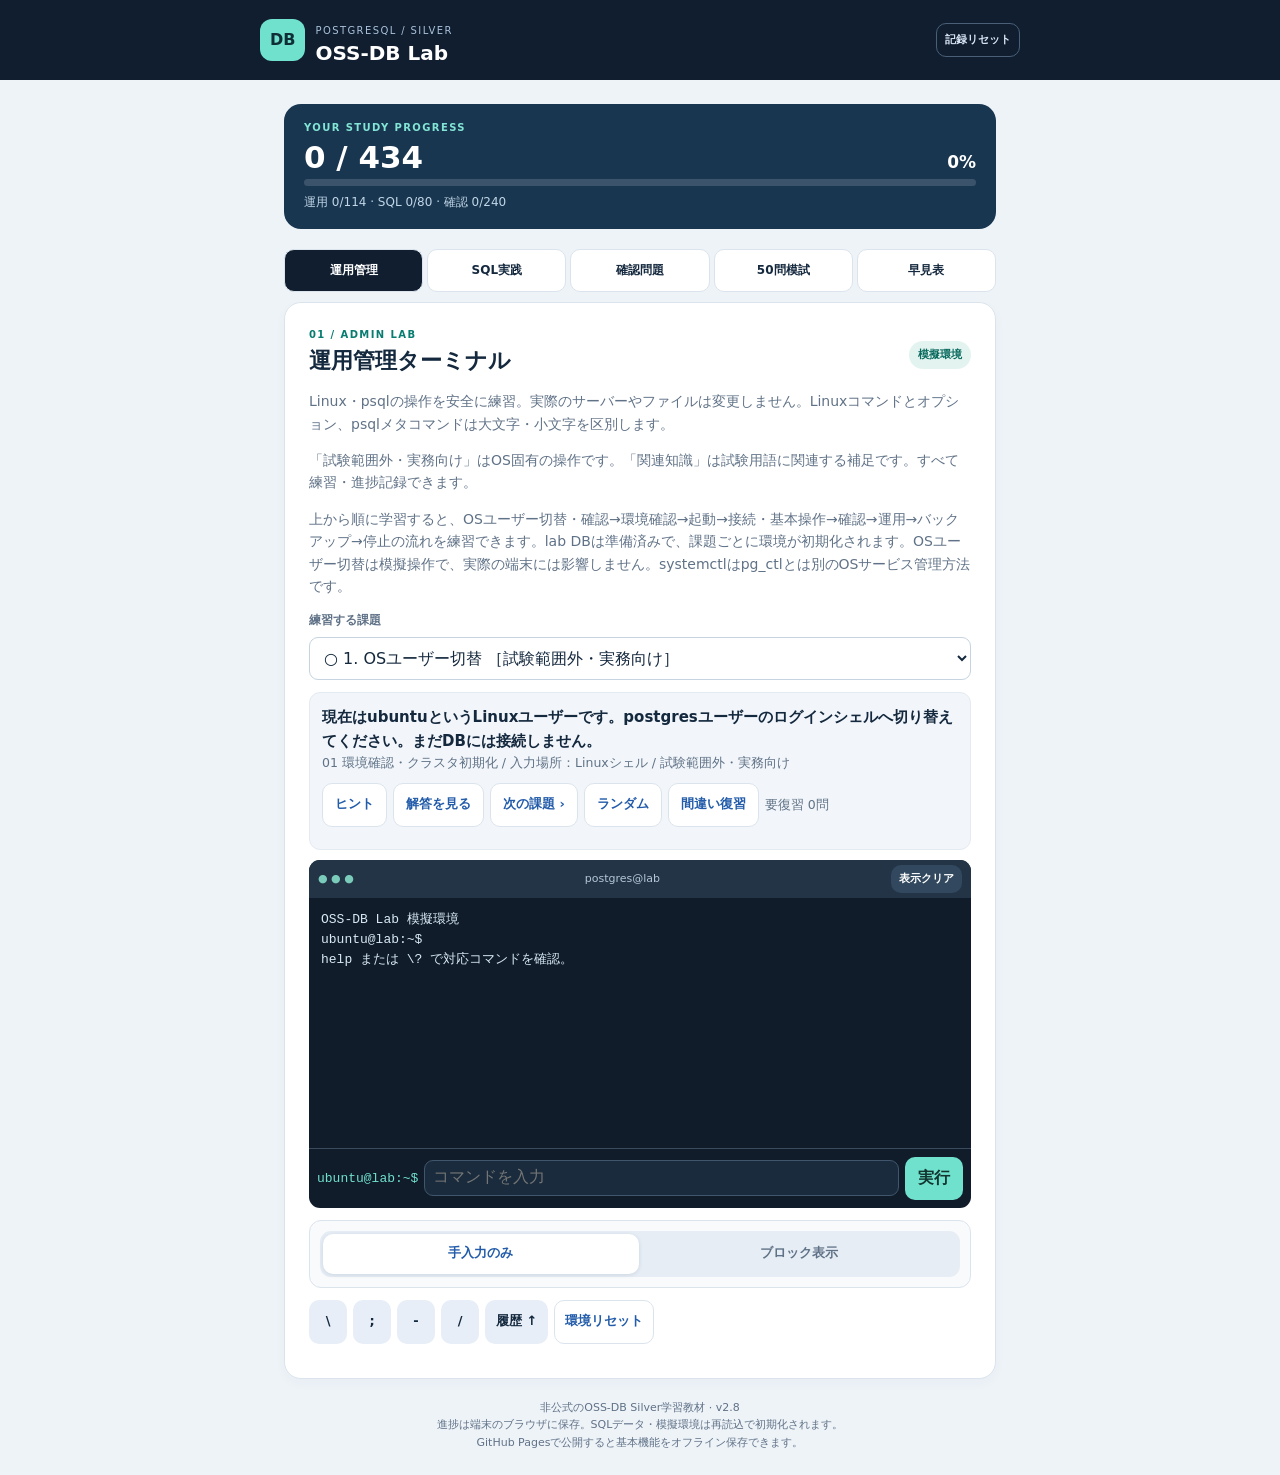
==== commit 398a09b0: "v2.8: OS user session and psql include exercises; reorder related chapters" ====
--- a/ossdb-lab.html
+++ b/ossdb-lab.html
@@ -15,11 +15,11 @@
 <header><div class="brand"><span class="logo">DB</span><div><small>POSTGRESQL / SILVER</small><h1>OSS-DB Lab</h1></div></div><button id="resetProgress" class="ghost small">記録リセット</button></header>
 <main><div id="startupNotice" class="startup-notice">この画面が消えない場合はJavaScriptが動いていません。ファイルのプレビューではなく、GitHub Pagesで公開したURLをSafariで開いてください。</div><section class="hero"><div class="eyebrow">YOUR STUDY PROGRESS</div><div class="heroLine"><h2 id="progressText">0 / 0</h2><span id="percent">0%</span></div><div class="track"><div id="bar"></div></div><p id="progressDetail"></p></section>
 <nav aria-label="学習モード"><button data-tab="admin" class="active">運用管理</button><button data-tab="sql">SQL実践</button><button data-tab="quiz">確認問題</button><button data-tab="mock">50問模試</button><button data-tab="ref">早見表</button></nav>
-<section id="admin" class="panel"><div class="sectionHead"><div><div class="eyebrow">01 / ADMIN LAB</div><h2>運用管理ターミナル</h2></div><span class="tag">模擬環境</span></div><p>Linux・psqlの操作を安全に練習。実際のサーバーやファイルは変更しません。Linuxコマンドとオプション、psqlメタコマンドは大文字・小文字を区別します。</p><p>「試験範囲外・実務向け」はOS固有の操作です。「関連知識」は試験用語に関連する補足です。すべて練習・進捗記録できます。</p><p>上から順に学習すると、環境確認→起動→接続→確認→運用→バックアップ→停止の流れを練習できます。lab DBは準備済みで、課題ごとに環境が初期化されます。systemctlはpg_ctlとは別のOSサービス管理方法です。</p><div class="controls"><label for="adminSelect">練習する課題</label><select id="adminSelect"></select></div><div class="task"><div id="adminTask"></div><div class="actions"><button id="adminHint" class="ghost">ヒント</button><button id="adminAnswer" class="ghost">解答を見る</button><button id="adminNext" class="ghost">次の課題 ›</button><button id="adminRandom" class="ghost">ランダム</button><button id="adminWrong" class="ghost">間違い復習</button><small id="adminReviewCount"></small></div><div id="adminHelp" class="help" hidden></div></div><div class="terminal"><div class="termhead"><span>● ● ●</span><span>postgres@lab</span><button id="clearTerm">表示クリア</button></div><pre id="terminalLog" aria-live="polite"></pre><form id="commandForm"><label id="prompt" for="command">$</label><input id="command" placeholder="コマンドを入力" autocomplete="off" autocapitalize="off" spellcheck="false" enterkeyhint="go"><button type="submit">実行</button></form></div><div id="adminBlocks" class="block-tool"><div class="block-mode" role="group" aria-label="入力ブロックの表示"><button type="button" data-hide aria-pressed="true">手入力のみ</button><button type="button" data-show aria-pressed="false">ブロック表示</button></div><div data-panel hidden><p>順番を考えてタップ。入力欄はいつでも直接編集できます。</p><div class="block-caption">選んだ順番（タップで取り消し）</div><div data-selected class="block-selected"></div><div class="block-caption">選択できるブロック</div><div data-bank class="block-bank"></div><div class="actions"><button type="button" data-undo class="ghost">1つ戻す</button><button type="button" data-clear class="ghost">入力をクリア</button></div></div></div><div class="actions shortcuts"><button data-insert="\\">\</button><button data-insert=";">;</button><button data-insert="-">-</button><button data-insert="/">/</button><button id="lastCommand">履歴 ↑</button><button id="resetLab" class="ghost">環境リセット</button></div><div id="adminFeedback" class="feedback" aria-live="polite"></div><div id="adminExplanation" class="explanation" aria-live="polite" hidden></div><button id="adminNextBottom" type="button" class="primary next-bottom" hidden>次の課題へ ›</button></section>
+<section id="admin" class="panel"><div class="sectionHead"><div><div class="eyebrow">01 / ADMIN LAB</div><h2>運用管理ターミナル</h2></div><span class="tag">模擬環境</span></div><p>Linux・psqlの操作を安全に練習。実際のサーバーやファイルは変更しません。Linuxコマンドとオプション、psqlメタコマンドは大文字・小文字を区別します。</p><p>「試験範囲外・実務向け」はOS固有の操作です。「関連知識」は試験用語に関連する補足です。すべて練習・進捗記録できます。</p><p>上から順に学習すると、OSユーザー切替・確認→環境確認→起動→接続・基本操作→確認→運用→バックアップ→停止の流れを練習できます。lab DBは準備済みで、課題ごとに環境が初期化されます。OSユーザー切替は模擬操作で、実際の端末には影響しません。systemctlはpg_ctlとは別のOSサービス管理方法です。</p><div class="controls"><label for="adminSelect">練習する課題</label><select id="adminSelect"></select></div><div class="task"><div id="adminTask"></div><div class="actions"><button id="adminHint" class="ghost">ヒント</button><button id="adminAnswer" class="ghost">解答を見る</button><button id="adminNext" class="ghost">次の課題 ›</button><button id="adminRandom" class="ghost">ランダム</button><button id="adminWrong" class="ghost">間違い復習</button><small id="adminReviewCount"></small></div><div id="adminHelp" class="help" hidden></div></div><div class="terminal"><div class="termhead"><span>● ● ●</span><span>postgres@lab</span><button id="clearTerm">表示クリア</button></div><pre id="terminalLog" aria-live="polite"></pre><form id="commandForm"><label id="prompt" for="command">$</label><input id="command" placeholder="コマンドを入力" autocomplete="off" autocapitalize="off" spellcheck="false" enterkeyhint="go"><button type="submit">実行</button></form></div><div id="adminBlocks" class="block-tool"><div class="block-mode" role="group" aria-label="入力ブロックの表示"><button type="button" data-hide aria-pressed="true">手入力のみ</button><button type="button" data-show aria-pressed="false">ブロック表示</button></div><div data-panel hidden><p>順番を考えてタップ。入力欄はいつでも直接編集できます。</p><div class="block-caption">選んだ順番（タップで取り消し）</div><div data-selected class="block-selected"></div><div class="block-caption">選択できるブロック</div><div data-bank class="block-bank"></div><div class="actions"><button type="button" data-undo class="ghost">1つ戻す</button><button type="button" data-clear class="ghost">入力をクリア</button></div></div></div><div class="actions shortcuts"><button data-insert="\\">\</button><button data-insert=";">;</button><button data-insert="-">-</button><button data-insert="/">/</button><button id="lastCommand">履歴 ↑</button><button id="resetLab" class="ghost">環境リセット</button></div><div id="adminFeedback" class="feedback" aria-live="polite"></div><div id="adminExplanation" class="explanation" aria-live="polite" hidden></div><button id="adminNextBottom" type="button" class="primary next-bottom" hidden>次の課題へ ›</button></section>
 <section id="sql" class="panel" hidden><div class="sectionHead"><div><div class="eyebrow">02 / SQL LAB</div><h2>PostgreSQL 実践</h2></div><span class="tag" id="sqlStatus">実行で起動</span></div><p>SQLを入力して実行すると自動起動します。PostgreSQL優先、起動失敗時はSQLite（文法に一部違いあり）。初回は通信が必要です。既存の練習用テーブルで検索を覚えた後、DDL・データ更新・トランザクションへ進みます。課題ごとにデータは初期化されます。全角・半角、SQLキーワードの大小文字は同じ扱いです。コロン「:」はセミコロン「;」の代用にはなりません。文字列の大小文字は区別します。</p><div class="actions"><button id="connect" class="primary">PostgreSQLを起動</button><button id="sqliteConnect" class="ghost">SQLiteで起動</button><button id="practiceSQL" class="ghost">解答チェック（通信不要）</button></div><div id="sqlError" class="feedback" aria-live="polite"></div><details><summary>練習用テーブル・初期データ</summary><div id="schema"></div></details><label for="sqlSelect">練習する課題</label><select id="sqlSelect"></select><div class="task"><div id="sqlTask"></div><div class="actions"><button id="sqlHint" class="ghost">ヒント</button><button id="sqlAnswer" class="ghost">解答を見る</button><button id="sqlNext" class="ghost">次の課題 ›</button><button id="sqlRandom" class="ghost">ランダム</button><button id="sqlWrong" class="ghost">間違い復習</button><small id="sqlReviewCount"></small></div><div id="sqlHelp" class="help" hidden></div></div><label for="sqlInput">SQL エディタ</label><textarea id="sqlInput" rows="5" autocapitalize="off" autocomplete="off" spellcheck="false" placeholder="SELECT * FROM users;"></textarea><div id="sqlBlocks" class="block-tool"><div class="block-mode" role="group" aria-label="入力ブロックの表示"><button type="button" data-hide aria-pressed="true">手入力のみ</button><button type="button" data-show aria-pressed="false">ブロック表示</button></div><div data-panel hidden><p>順番を考えてタップ。入力欄はいつでも直接編集できます。</p><div class="block-caption">選んだ順番（タップで取り消し）</div><div data-selected class="block-selected"></div><div class="block-caption">選択できるブロック</div><div data-bank class="block-bank"></div><div class="actions"><button type="button" data-undo class="ghost">1つ戻す</button><button type="button" data-clear class="ghost">入力をクリア</button></div></div></div><div class="actions shortcuts" aria-label="SQL記号入力"><button type="button" class="ghost" data-sql-insert=";" aria-label="セミコロンを入力">;</button><button type="button" class="ghost" data-sql-insert="\" aria-label="バックスラッシュを入力">\</button><button type="button" class="ghost" data-sql-insert="*" aria-label="アスタリスクを入力">*</button><button type="button" class="ghost" data-sql-insert="'" aria-label="シングルクォートを入力">'</button><button type="button" class="ghost" data-sql-insert="(" aria-label="左括弧を入力">(</button><button type="button" class="ghost" data-sql-insert=")" aria-label="右括弧を入力">)</button></div><div class="actions"><button id="runSQL" class="primary">▶ 実行・採点</button><button id="resetSQL" class="ghost" disabled>DB初期化</button><button id="clearSQL" class="ghost">クリア</button></div><div id="sqlFeedback" class="feedback" aria-live="polite"></div><div id="sqlOutput" class="output" aria-live="polite"></div><div id="sqlExplanation" class="explanation" aria-live="polite" hidden></div><button id="sqlNextBottom" type="button" class="primary next-bottom" hidden>次の課題へ ›</button></section>
 <section id="quiz" class="panel" hidden><div class="eyebrow">03 / KNOWLEDGE CHECK</div><h2>確認問題</h2><p>一般知識→運用管理→SQLの試験分野順に復習。分野別正答率は確認問題と模試の回答履歴から計算します。</p><div class="task"><small id="accuracy"></small><small id="quizReviewCount"></small><details><summary>公式10分野の習熟状況</summary><p>確認問題・模試の回答済数と直近正解数（各問題の最後の回答が正解だった数）です。</p><div id="topicStats"></div></details></div><label for="quizFilter">ランダム・復習の分野</label><select id="quizFilter"><option value="all">全分野</option><option value="S1">一般知識</option><option value="S2">運用管理</option><option value="S3">開発・SQL</option><optgroup label="公式10分野"><option value="S1.1">S1.1 OSSとPostgreSQLの一般知識</option><option value="S1.2">S1.2 リレーショナルDBとSQL基礎</option><option value="S2.1">S2.1 クラスタ・データ保存</option><option value="S2.2">S2.2 起動・停止・標準ツール・psql</option><option value="S2.3">S2.3 接続・認証・設定・ログ</option><option value="S2.4">S2.4 バックアップ・リストア・WAL</option><option value="S2.5">S2.5 ロールと日常保守</option><option value="S3.1">S3.1 SQLとDBオブジェクト</option><option value="S3.2">S3.2 関数</option><option value="S3.3">S3.3 トランザクションとMVCC</option></optgroup></select><div class="actions"><button id="quizRandom" class="primary">ランダム出題</button><button id="quizWrong" class="ghost">間違い復習</button></div><label for="quizSelect">問題を選ぶ</label><select id="quizSelect"></select><div class="task" id="quizTask"></div><div id="quizOptions" class="options"></div><div id="quizFeedback" class="feedback" aria-live="polite"></div><div class="actions"><button id="quizSubmit" class="primary" hidden>選択を採点</button><button id="quizNext" class="primary">次の問題 ›</button></div></section>
 <section id="mock" class="panel" hidden><div class="eyebrow">04 / MOCK EXAM</div><h2>50問模擬試験</h2><div id="mockIntro"><p>一般8問・運用26問・SQL16問を公式10分野の重要度に合わせてランダム出題。解説と採点は終了後に表示。制限時間なし。ページを再読み込みすると受験中の回答は消えます。</p><button id="mockStart" class="primary">模試を開始</button></div><div id="mockBody" hidden><p id="mockCounter"></p><div id="mockQuestion" class="task"></div><div id="mockOptions" class="options"></div><div class="actions"><button id="mockPrev" class="ghost">前へ</button><button id="mockNext" class="primary">次へ</button><button id="mockFinish" class="ghost">終了・採点</button></div></div><div id="mockResult" hidden><h2 id="mockScore"></h2><p id="mockBreakdown"></p><button id="mockRestart" class="primary">別の模試を開始</button><div id="mockReview"></div></div></section><section id="ref" class="panel" hidden><div class="eyebrow">04 / REFERENCE</div><h2>早見表</h2><div class="block-mode" role="group" aria-label="早見表の種類"><button type="button" id="refCommandMode" aria-pressed="true">コマンド</button><button type="button" id="refOptionMode" aria-pressed="false">オプション</button></div><div id="commandReference"><p>入力する場所にも注意。ターミナルとpsqlは別の環境です。</p><input id="searchRef" type="search" placeholder="pg_dump / シーケンス など" aria-label="早見表を検索"><div id="refList"></div></div><div id="optionReference" hidden><p>試験・実務でよく使う主要オプションをコマンド別にまとめました。同じ文字でもコマンドによって意味が違います。大文字・小文字も区別します。実行例は学習用で、端末では自動実行しません。</p><label for="optionGroup">コマンドで絞り込む</label><select id="optionGroup"><option value="all">すべてのコマンド</option></select><label for="optionSearch">オプション名・意味で検索</label><input id="optionSearch" type="search" placeholder="-w / pg_dump / バックアップ" autocapitalize="off" aria-label="オプション検索"><p id="optionCount" aria-live="polite"></p><div id="optionNote" class="explanation" hidden></div><div id="optionList"></div><p>参考：<a href="https://www.postgresql.org/docs/14/reference-client.html" target="_blank" rel="noopener noreferrer">PostgreSQL 14 公式コマンドリファレンス</a>。主要項目の抜粋であり、全オプションや出題範囲を保証するものではありません。</p></div></section>
-<footer>非公式のOSS-DB Silver学習教材 · v2.7<br>進捗は端末のブラウザに保存。SQLデータ・模擬環境は再読込で初期化されます。<br><span id="offlineStatus">公開ページでオフライン保存に対応します。</span></footer></main><script>
+<footer>非公式のOSS-DB Silver学習教材 · v2.8<br>進捗は端末のブラウザに保存。SQLデータ・模擬環境は再読込で初期化されます。<br><span id="offlineStatus">公開ページでオフライン保存に対応します。</span></footer></main><script>
 /* 問題データ。idは進捗保存に使うので、既存のidは変更しないこと。 */
 window.LESSONS = {
 admin: [
@@ -968,15 +968,26 @@
 /* v2.7: UPSERT and TRUNCATE practice */
 (()=>{const L=window.LESSONS;const sql=[["s76","UPSERT：既存行を更新（実務補足）","ordersにid=1、user_id=1、amount=2500をINSERTし、idが重複したら新しいamountで更新してください。","INSERT INTO ... VALUES ... ON CONFLICT (id) DO UPDATE SET amount=EXCLUDED.amount;","INSERT INTO orders (id,user_id,amount) VALUES (1,1,2500) ON CONFLICT (id) DO UPDATE SET amount=EXCLUDED.amount;",false,"SELECT * FROM orders ORDER BY id;","upsert-update"],["s77","UPSERT：新規行を追加（実務補足）","ordersにid=6、user_id=2、amount=2000をINSERTし、idが重複したら新しいamountで更新するSQLを書いてください。","ON CONFLICT (id) DO UPDATE SET amount=EXCLUDED.amount","INSERT INTO orders (id,user_id,amount) VALUES (6,2,2000) ON CONFLICT (id) DO UPDATE SET amount=EXCLUDED.amount;",false,"SELECT * FROM orders ORDER BY id;","upsert-update"],["s78","ON CONFLICT DO NOTHING（実務補足）","ordersへid=1、user_id=1、amount=9999を追加しようとし、idが重複した場合は何も変更しないSQLを書いてください。","INSERT ... ON CONFLICT (id) DO NOTHING;","INSERT INTO orders (id,user_id,amount) VALUES (1,1,9999) ON CONFLICT (id) DO NOTHING;",false,"SELECT * FROM orders ORDER BY id;","upsert-nothing"],["s79","TRUNCATE：全件削除","ordersテーブルの定義を残して、TRUNCATEで全行を削除してください。","TRUNCATE TABLE テーブル名;","TRUNCATE TABLE orders;",false,"SELECT * FROM orders ORDER BY id; SELECT * FROM users ORDER BY id;","truncate",true],["s80","TRUNCATE：ROLLBACKで取り消す","BEGINでトランザクションを開始し、ordersをTRUNCATEしてからROLLBACKで元に戻してください。","BEGIN; TRUNCATE TABLE ...; ROLLBACK;","BEGIN; TRUNCATE TABLE orders; ROLLBACK;",false,"SELECT * FROM orders ORDER BY id; SELECT * FROM users ORDER BY id;","truncate-rollback",true]],plain=["UPSERTはINSERT（追加）とUPDATE（更新）を組み合わせた操作です。ON CONFLICT (id)はidの一意制約・主キーに重複が起きたときの処理を指定します。DO UPDATE SETで既存行を更新します。EXCLUDED.amountは今回INSERTしようとした金額2500です。元のid=1の金額1200が2500に変わり、行数は5件のままです。","前の問題と同じ構文ですが、id=6はまだ存在しないので通常のINSERTが実行されます。ordersは5件から6件になります。重複しない場合にDO UPDATEは実行されません。","DO NOTHINGは指定した一意性の競合が起きた場合、その行のINSERTを行わない指定です。既にid=1があるので金額1200のままです。すべてのエラーを無視する指定ではありません。","TRUNCATEはテーブルの中身を一括で空にします。列名や型、制約などの定義は残ります。WHEREで特定行だけを選ぶことはできません。DELETEは条件を指定でき、DROP TABLEは表自体を削除します。","PostgreSQLではTRUNCATEもトランザクション内で取り消せます。BEGINからROLLBACKまでに行った削除が取り消され、ordersの5件が戻ります。COMMITで確定した後は、このROLLBACKでは戻せません。"],uses=["Excelから注文データを取り込むとき、同じIDの注文があれば金額を更新し、なければ追加したい場合に使います。先にSELECTで存在を調べてINSERT/UPDATEを分ける必要がなく、1つのSQLで重複への対処ができます。競合対象には対応する一意制約などが必要です。","日々の取込データに新規注文と既存注文が混ざる場合に便利です。追加用SQLと更新用SQLを別々に書かなくても、同じSQLを使えます。","同じデータが再送されても既存データを上書きしたくないときに便利です。たとえば処理済みIDを記録する表や、重複する取込データをスキップする処理に使います。","毎日Excelや外部システムの最新データで表の中身をすべて入れ替える「洗い替え」に使います。大量の行を消す場合に高速なことが多いですが、強い排他ロックがかかります。外部キーで参照される表は通常そのままではTRUNCATEできず、CASCADEは関連する表も空にするため慎重に扱います。","洗い替えの途中で取込が失敗した場合に元のデータへ戻せるようにするときに役立ちます。実務ではBEGIN→TRUNCATE→INSERT→確認→COMMITという流れを検討し、失敗時はROLLBACKします。処理中に他の接続が待つ可能性にも注意します。"],quiz=[["q236","UPSERT（実務補足）","主キーが重複したら既存行を更新し、重複しなければ新規登録するPostgreSQLの構文は？",["INSERT ... ON CONFLICT (...) DO UPDATE","INSERT ... ON CONFLICT DO NOTHING","TRUNCATE TABLE","UPDATEのみ"],0,"ON CONFLICT DO UPDATEは指定した一意性の競合時に既存行を更新し、競合がなければINSERTします。"],["q237","EXCLUDED（実務補足）","ON CONFLICT DO UPDATE SET amount=EXCLUDED.amount のEXCLUDED.amountは何を表しますか？",["今回INSERTしようとしたamount","既存行の更新前のamount","削除した行のamount","全行の平均額"],0,"EXCLUDEDは今回INSERTしようとした行の値を参照する特別な名前です。"],["q238","TRUNCATEとDELETE","TRUNCATEについて正しい説明はどれですか？",["表の定義を残して全行を削除し、WHEREは使えない","WHEREで任意の行だけ削除できる","表の定義も削除する","常に他の接続を妨げない"],0,"TRUNCATEは全行を一括削除します。WHEREは指定できず、強い排他ロックを取得します。"],["q239","TRUNCATEとトランザクション","PostgreSQLでBEGIN; TRUNCATE TABLE orders; ROLLBACK; を実行した場合、元のordersの行はどうなりますか？",["元に戻る","常に消えたまま","表の定義も消える","全DBが初期化される"],0,"PostgreSQLのTRUNCATEはトランザクション内でROLLBACKできます。"],["q240","TRUNCATE RESTART IDENTITY","TRUNCATE TABLE orders RESTART IDENTITYのRESTART IDENTITYの意味は？",["対象表の列が所有するシーケンスを開始値に戻す","クラスタを再起動する","すべてのDBのシーケンスを戻す","表の定義を削除する"],0,"RESTART IDENTITYは対象表の列が所有するシーケンスを再初期化します。既定はCONTINUE IDENTITYです。"]],reasons=[["追加と更新の両方に対応します。","競合した行は更新せずスキップします。","表の全行を削除します。","存在しない行をINSERTすることはできません。"],["新しく投入しようとした値を参照します。","既存行の値は表名や別名で参照します。","削除処理を表すものではありません。","集計関数ではありません。"],["表を空にする処理です。","条件付き削除にはDELETEを使います。","表自体を消すのはDROP TABLEです。","強いロックのため他の操作が待つことがあります。"],["未確定のTRUNCATEは取り消せます。","COMMIT前なので取り消せます。","TRUNCATEは表の定義を残します。","対象表の操作であり、全DB初期化ではありません。"],["自動採番に使う所有シーケンスを開始値へ戻します。","サーバー再起動とは無関係です。","対象表の列が所有するものに限定されます。","表の定義は残ります。"]],quses=["Excelから注文データを取り込むとき、同じIDの注文があれば金額を更新し、なければ追加したい場合に使います。先にSELECTで存在を調べてINSERT/UPDATEを分ける必要がなく、1つのSQLで重複への対処ができます。競合対象には対応する一意制約などが必要です。","既存注文を新しい金額で上書きするときに使います。","定期データ取込前に作業用テーブルを空にする場合に使います。","全件洗い替えの途中で取込エラーが出たとき、元データに戻すために利用できます。","テスト用データを全消去して採番も最初からやり直すときなどに使います。本番でIDを再利用する必要があるかは慎重に判断します。"];sql.forEach((t,j)=>{const ch=t[0]==='s80'?L.chapters.sql.s75:L.chapters.sql.s17;const i=L.sql.findLastIndex(x=>L.chapters.sql[x[0]]===ch);L.sql.splice(i+1,0,t);L.chapters.sql[t[0]]=ch;L.beginner[t[0]]=plain[j];L.usage[t[0]]=uses[j]});quiz.forEach((t,j)=>{const trans=t[0]==='q239';const ch=trans?L.chapters.quiz.q235:L.chapters.quiz.q207;const i=L.quiz.findLastIndex(x=>L.chapters.quiz[x[0]]===ch);L.quiz.splice(i+1,0,t);L.chapters.quiz[t[0]]=ch;L.quizTopics[t[0]]=trans?'S3.3':'S3.1';L.quizExplanations[t[0]]=reasons[j];L.usage[t[0]]=quses[j]})})();
 
+/* v2.8: OS user / psql session workflow */
+(()=>{const L=window.LESSONS;const rows=[[["a111","OSユーザー切替","現在はubuntuというLinuxユーザーです。postgresユーザーのログインシェルへ切り替えてください。まだDBには接続しません。","sudo -i -u ユーザー名（-iuとまとめて書けます）。","sudo -iu postgres","sudoは別のOSユーザーとしてコマンドを実行するLinuxの仕組み。-iはログインシェル、-uは対象のOSユーザー。","shell","os-original"],"sudo -iu postgresはLinuxの操作ユーザーをpostgresへ切り替えます。sudoは権限のあるユーザーが別のユーザーとして実行する仕組み、-iはログイン時の環境を使うシェルを開始、-u postgresはOSユーザーを指定します。DB接続はまだ行っていません。","LinuxでPostgreSQLのデータディレクトリを所有するOSユーザーとして管理作業をするときに使います。sudo権限とpostgresというOSユーザーが必要です。認証方法や環境によっては切替不要です。RDSなどのマネージドDBでは通常この操作はしません。","a43","試験範囲外・実務向け"],[["a112","OSユーザー確認","postgresに切り替え済みです。現在のLinuxの実効ユーザー名を表示してください。","whoamiコマンド。","whoami","whoamiは現在の実効OSユーザー名を表示します。","shell"],"whoamiは今Linux上でどのOSユーザーとして操作しているかを表示します。postgresと出てもDBに接続した意味ではありません。","作業前にユーザーを間違えていないか確認します。DB側のユーザーはpsqlでSELECT current_user;を実行して確認します。","a43","試験範囲外・実務向け"],[["a113","psql内でSQLファイル実行","lab DBにpsqlで接続済みです。準備済みのquery.sqlを読み込んで実行し、接続を維持してください。","psqlのメタコマンド \\i（include）を使います。","\\i query.sql","\\iはpsql内でSQLファイルを実行し、接続を維持します。","psql"],"\\i query.sqlはpsql内でファイルを読み込んでSQLを実行します。query.sqlはpsqlを起動した端末側にあるファイルです。実行後はlab=#に戻ります。セミコロンは不要です。","手動でSQLファイルの動作を確認したり、接続を保ったまま追加のSQLを実行したいときに使います。シェルから実行して終了するpsql -d lab -f query.sqlとは入力場所・接続終了の有無が違います。","a103",null],[["a114","元のOSユーザーに戻る","psqlは終了済みです。sudoで開始したpostgresのログインシェルを終了し、元のubuntuユーザーに戻ってください。","シェルを終了するexit。","exit","exitは現在のシェルを終了します。sudoで起動したシェルなら元のシェルへ戻ります。","shell","os-switched"],"exitはLinuxの現在のシェルを終了します。sudo -iu postgresで開始したシェルを抜けると元のubuntuユーザーに戻ります。psqlを閉じる\\qとは別です。PostgreSQLサーバーも停止しません。","管理作業が終わったらpostgresの権限で操作し続けないよう、元のユーザーへ戻るために使います。最初から通常のシェルにいる場合はexitで端末セッションが終了することがあります。","a08","試験範囲外・実務向け"]];function move(id,after){const i=L.admin.findIndex(t=>t[0]===id),t=L.admin.splice(i,1)[0];L.admin.splice(L.admin.findIndex(x=>x[0]===after)+1,0,t);L.chapters.admin[id]=L.chapters.admin[after]}move('a53','a102');move('a08','a103');move('a41','a90');move('a42','a41');move('a12','a107');move('a108','a84');for(const [t,plain,use,anchor,scope] of rows){const ch=L.chapters.admin[anchor];const i=L.admin.findIndex(x=>x[0]===anchor);L.admin.splice(t[0]==='a114'?i+1:i,0,t);L.chapters.admin[t[0]]=ch;L.beginner[t[0]]=plain;L.usage[t[0]]=use;if(scope)L.adminScope[t[0]]=scope}L.usage.a102='バッチや定期実行でファイル内のSQLをまとめて実行するときに使います。psql -d lab -f query.sql はLinuxから実行し、自動でDB接続→SQL実行→切断します。psql接続中なら \\i query.sql を使います。';L.beginner.a102='-fはファイルに書いてあるSQLを実行する指定です。まだpsqlへ接続していなくても、このコマンドが接続して実行し、自動で終了します。query.sqlはpsqlを実行する端末側のファイルです。';})();
+
 </script><script>
 /* Stateful teaching simulator, NOT a real shell or PostgreSQL server. */
 window.AdminLab = class {
  constructor(task){this.reset(task)}
- reset(task){this.taskId=task[0];this.mode=task[6]||'shell';this.database='lab';this.running=task[7]!=='stopped';this.enabled=task[7]!=='disabled';this.pgdata=task[7]==='pgdata'?'/var/lib/postgresql/data':'';this.dbs=new Set(['postgres','lab','template0','template1']);this.files=new Set();this.roles=new Set(['postgres']);if(task[0]==='a42')this.roles.add('trainee');this.settings={statement_timeout:'0'};this.grants=new Set();if(["a89","a90","a91","a92"].includes(task[0]))this.roles.add('appuser');this.clusters=new Set(['/var/lib/postgresql/data']);if(['a15','a18','a19'].includes(task[0]))this.dbs.add('backup_lab');if(task[0]==='a18')this.files.add('lab.sql');if(task[0]==='a19')this.files.add('lab.dump');}
- get prompt(){return this.mode==='psql'?`${this.database}=#`:'$'}
+ reset(task){this.taskId=task[0];this.mode=task[6]||'shell';this.database='lab';this.osUser=task[7]==='os-original'?'ubuntu':'postgres';this.osStack=task[7]==='os-switched'?['ubuntu']:[];this.running=task[7]!=='stopped';this.enabled=task[7]!=='disabled';this.pgdata=task[7]==='pgdata'?'/var/lib/postgresql/data':'';this.dbs=new Set(['postgres','lab','template0','template1']);this.files=new Set(['query.sql']);this.roles=new Set(['postgres']);if(task[0]==='a42')this.roles.add('trainee');this.settings={statement_timeout:'0'};this.grants=new Set();if(["a89","a90","a91","a92"].includes(task[0]))this.roles.add('appuser');this.clusters=new Set(['/var/lib/postgresql/data']);if(['a15','a18','a19'].includes(task[0]))this.dbs.add('backup_lab');if(task[0]==='a18')this.files.add('lab.sql');if(task[0]==='a19')this.files.add('lab.dump');}
+ get prompt(){return this.mode==='psql'?`${this.database}=#`:`${this.osUser}@lab:~$`}
  normalize(s){return s.trim().replace(/\s+/g,' ').replace(/;$/,'').trim()}
- matches(input,task){const c=this.normalize(input),a=this.normalize(task[4]);const eq=(x,y)=>task[6]==='psql'&&!y.startsWith('\\')?x.toLowerCase()===y.toLowerCase():x===y;if(eq(c,a))return true;if(/^(?:sudo )?systemctl /.test(a)&&c.replace(/^sudo /,'')===a.replace(/^sudo /,''))return true;if(a.startsWith('pg_ctl -D ')&&c.startsWith('pg_ctl ')){const parse=s=>{const m=s.match(/^pg_ctl (?:(?:-D (\S+) (status|start|stop|reload|restart))|(?:(status|start|stop|reload|restart) -D (\S+)))(?: -m (smart|fast|immediate))?$/);return m?[(m[1]||m[4]),(m[2]||m[3]),m[5]||'fast'].join(' '):null};const p=parse(a);if(p&&p===parse(c))return true;}const alias={'pg_controldata /var/lib/postgresql/data':['pg_controldata -D /var/lib/postgresql/data'],'pg_resetwal -n /var/lib/postgresql/data':['pg_resetwal --dry-run /var/lib/postgresql/data','pg_resetwal -n -D /var/lib/postgresql/data'],'vacuumdb -d lab -z':['vacuumdb -z -d lab','vacuumdb -d lab --analyze'],'vacuumdb -d lab -t users':['vacuumdb -t users -d lab'],'pg_isready -p 5432':['pg_isready --port=5432'],'\\l':['\\list'],'\\q':['\\quit'],'\\c postgres':['\\connect postgres'],'psql -U postgres -d lab':['psql -d lab -U postgres','psql -U postgres lab'],'pg_dump -d lab -f lab.sql':['pg_dump lab -f lab.sql','pg_dump -f lab.sql lab','pg_dump lab > lab.sql'],'pg_dump -Fc -d lab -f lab.dump':['pg_dump -Fc lab -f lab.dump','pg_dump -F c -d lab -f lab.dump','pg_dump -d lab -Fc -f lab.dump'],'pg_ctl -D /var/lib/postgresql/data stop -m fast':['pg_ctl stop -D /var/lib/postgresql/data -m fast']};return (alias[a]||[]).some(x=>eq(c,x))}
+ matches(input,task){const c=this.normalize(input),a=this.normalize(task[4]);const eq=(x,y)=>task[6]==='psql'&&!y.startsWith('\\')?x.toLowerCase()===y.toLowerCase():x===y;if(eq(c,a))return true;if(a==='sudo -iu postgres'&&['sudo -i -u postgres','sudo -u postgres -i','sudo --login --user postgres'].includes(c))return true;if(a==='\\i query.sql'&&c==='\\include query.sql')return true;if(/^(?:sudo )?systemctl /.test(a)&&c.replace(/^sudo /,'')===a.replace(/^sudo /,''))return true;if(a.startsWith('pg_ctl -D ')&&c.startsWith('pg_ctl ')){const parse=s=>{const m=s.match(/^pg_ctl (?:(?:-D (\S+) (status|start|stop|reload|restart))|(?:(status|start|stop|reload|restart) -D (\S+)))(?: -m (smart|fast|immediate))?$/);return m?[(m[1]||m[4]),(m[2]||m[3]),m[5]||'fast'].join(' '):null};const p=parse(a);if(p&&p===parse(c))return true;}const alias={'pg_controldata /var/lib/postgresql/data':['pg_controldata -D /var/lib/postgresql/data'],'pg_resetwal -n /var/lib/postgresql/data':['pg_resetwal --dry-run /var/lib/postgresql/data','pg_resetwal -n -D /var/lib/postgresql/data'],'vacuumdb -d lab -z':['vacuumdb -z -d lab','vacuumdb -d lab --analyze'],'vacuumdb -d lab -t users':['vacuumdb -t users -d lab'],'pg_isready -p 5432':['pg_isready --port=5432'],'\\l':['\\list'],'\\q':['\\quit'],'\\c postgres':['\\connect postgres'],'psql -U postgres -d lab':['psql -d lab -U postgres','psql -U postgres lab'],'pg_dump -d lab -f lab.sql':['pg_dump lab -f lab.sql','pg_dump -f lab.sql lab','pg_dump lab > lab.sql'],'pg_dump -Fc -d lab -f lab.dump':['pg_dump -Fc lab -f lab.dump','pg_dump -F c -d lab -f lab.dump','pg_dump -d lab -Fc -f lab.dump'],'pg_ctl -D /var/lib/postgresql/data stop -m fast':['pg_ctl stop -D /var/lib/postgresql/data -m fast']};return (alias[a]||[]).some(x=>eq(c,x))}
  run(input){const c=this.normalize(input);let m;const ok=text=>({ok:true,text}),err=text=>({ok:false,text});if(!c)return err('');
+ if(this.mode==='shell'){
+  if(c==='whoami')return ok(this.osUser);
+  if(['sudo -iu postgres','sudo -i -u postgres','sudo -u postgres -i','sudo --login --user postgres'].includes(c)){this.osStack.push(this.osUser);this.osUser='postgres';return ok('（OSユーザーをpostgresに切り替えました。DBには未接続です。）')}
+  if(c==='exit'){if(!this.osStack.length)return err('元のシェルがないため、この模擬環境では終了しません。');this.osUser=this.osStack.pop();return ok('（元のOSユーザーに戻りました。）')}
+ }
+ if(this.mode==='psql'&&(m=c.match(/^\\(?:i|include) (\S+)$/))){if(!this.running)return err('接続が切断されています。');if(!this.files.has(m[1])||m[1]!=='query.sql')return err('psql: file not found or unsupported in this exercise');return ok(' name\n Sato\n(1 row)\n（query.sqlを実行：接続を維持）')}
+ if(this.mode==='psql'&&c==='\\?')return ok('\\dt  tables\n\\d [name]  relations / details\n\\ds  sequences\n\\l  databases\n\\du  roles\n\\c DB  connect\n\\i FILE  execute SQL file\n\\q  quit');
+
  const models=window.LESSONS.adminModels||{};const model=models[c]||Object.entries(models).find(([key,v])=>v.mode==='psql'&&!key.startsWith('\\')&&key.toLowerCase()===c.toLowerCase())?.[1];
  if(model&&model.mode===this.mode&&(this.running||c==='psql --version')){
  switch(model.effect){
@@ -1005,7 +1016,7 @@
   if(/^select version\(\)$/i.test(c))return ok('PostgreSQL 16 (simulated)');
   return err('この模擬psqlでは未対応のコマンドです。本物のSQLは「SQL実践」で試せます。');
  }
- if(c==='help')return ok('psql, initdb, pg_ctl, systemctl, export PGDATA, echo $PGDATA, unset PGDATA, createdb, dropdb, pg_dump, pg_restore, pg_dumpall, pg_basebackup, createuser, dropuser, pg_config, pg_controldata, pg_isready, pg_resetwal -n, vacuumdb, ls');
+ if(c==='help')return ok('sudo -iu postgres, whoami, exit, psql, initdb, pg_ctl, systemctl, export PGDATA, echo $PGDATA, unset PGDATA, createdb, dropdb, pg_dump, pg_restore, pg_dumpall, pg_basebackup, createuser, dropuser, pg_config, pg_controldata, pg_isready, pg_resetwal -n, vacuumdb, ls');
  if((m=c.match(/^export PGDATA=(\S+)$/))){this.pgdata=m[1];return ok('（環境変数を設定しました）')}
  if(c==='echo $PGDATA')return ok(this.pgdata||'（未設定）');
  if(c==='unset PGDATA'){this.pgdata='';return ok('（環境変数を解除しました）')}
@@ -1852,7 +1863,7 @@
 for(const b of document.querySelectorAll('nav button'))b.onclick=()=>{for(const x of document.querySelectorAll('nav button')){x.classList.toggle('active',x===b);x.setAttribute('aria-pressed',x===b?'true':'false');$(x.dataset.tab).hidden=x!==b}};
 $('resetProgress').onclick=()=>{if(confirm('すべての正解記録を消しますか？')){done.clear();try{localStorage.removeItem(KEY);localStorage.removeItem(STATS)}catch{}attempts={};renderStats();progress()}};
 function log(s){const e=$('terminalLog');e.textContent+=(e.textContent?'\n':'')+s;e.scrollTop=e.scrollHeight}
-function adminTask(){const t=current('admin');taskText('adminTask',t,(t[6]==='psql'?'入力場所：psql（lab）':'入力場所：Linuxシェル')+(scope(t)?' / '+scope(t):''));$('adminHelp').hidden=true;msg('adminFeedback');admin=new window.AdminLab(t);$('prompt').textContent=admin.prompt;$('terminalLog').textContent='OSS-DB Lab 模擬環境\n'+(admin.mode==='psql'?'psql (16, simulated) / lab':'postgres@lab:~$')+'\nhelp または \\? で対応コマンドを確認。';$('command').value='';history='';clearExplain('admin');blockUI.admin.reset(t[4])}
+function adminTask(){const t=current('admin');taskText('adminTask',t,(t[6]==='psql'?'入力場所：psql（lab）':'入力場所：Linuxシェル')+(scope(t)?' / '+scope(t):''));$('adminHelp').hidden=true;msg('adminFeedback');admin=new window.AdminLab(t);$('prompt').textContent=admin.prompt;$('terminalLog').textContent='OSS-DB Lab 模擬環境\n'+(admin.mode==='psql'?'psql (16, simulated) / lab':admin.prompt)+'\nhelp または \\? で対応コマンドを確認。';$('command').value='';history='';clearExplain('admin');blockUI.admin.reset(t[4])}
 $('adminSelect').onchange=adminTask;$('resetLab').onclick=adminTask;$('clearTerm').onclick=()=>{$('terminalLog').textContent=''};
 $('commandForm').onsubmit=e=>{e.preventDefault();const raw=$('command').value.trim();if(!raw)return;const input=window.SQLPractice.command(raw);history=raw;const prompt=admin.prompt,t=current('admin');const correctPlace=admin.mode===t[6];log(prompt+' '+raw);const canonical=correctPlace&&admin.matches(input,t)?t[4]:input;const r=admin.run(canonical);log(r.text);$('prompt').textContent=admin.prompt;$('command').value='';blockUI.admin.reset(t[4]);const passed=r.ok&&correctPlace&&admin.matches(input,t);record(t[0],passed);if(passed){mark(t[0]);msg('adminFeedback','正解！',true);$('adminHelp').hidden=true;explain('admin',t)}else if(!r.ok){msg('adminFeedback','実行できませんでした。上のメッセージを確認してください。',false)}else msg('adminFeedback','コマンドを実行しました。課題に合うコマンドを入力してください。')};
 for(const b of document.querySelectorAll('[data-insert]'))b.onclick=()=>{const e=$('command'),a=e.selectionStart??e.value.length,z=e.selectionEnd??a;const value=b.dataset.insert==='\\\\'?'\\':b.dataset.insert;e.setRangeText(value,a,z,'end');blockUI.admin.sync();e.focus()};$('lastCommand').onclick=()=>{$('command').value=history;blockUI.admin.sync();$('command').focus()};
@@ -1870,7 +1881,7 @@
 function refs(){const q=$('searchRef').value.toLowerCase().trim(),e=$('refList');e.replaceChildren();const extra=[['postgresql.conf','サーバー設定。shared_buffers、port など。'],['pg_hba.conf','クライアント認証。接続元・DB・ユーザー・認証方式。'],['pg_ident.conf','OSユーザー名とDBユーザー名のマッピング。'],['WAL','Write-Ahead Logging。データページより先にログを永続化。'],['\\d','リレーション一覧（テーブル・ビュー・シーケンス等）。'],['VACUUM FULL','テーブルを書き直し、領域をOSへ返せる。排他ロックに注意。'],['SELECT nextval(\'users_id_seq\');','シーケンスを進めて値を取得。実際のシーケンス名を指定。']];const rows=[...L.admin.map(t=>[t[4],t[1]+' / '+t[5]+(scope(t)?' / '+scope(t):'')+usage(t),t[6]]),...L.sql.filter(t=>['s76','s77','s78','s79','s80'].includes(t[0])).map(t=>[t[4],t[1]+' / '+L.beginner[t[0]]+usage(t),'SQL']),...extra];for(const r of rows){if(!r.join(' ').toLowerCase().includes(q))continue;const d=document.createElement('div');d.className='refItem';const c=document.createElement('code');c.textContent=r[0];const s=document.createElement('small');s.textContent=(r[2]?r[2]+' · ':'')+r[1];d.append(c,s);e.append(d)}if(!e.children.length)e.textContent='該当するコマンドがありません。'}$('searchRef').oninput=refs;
 // SQL runs in a dedicated worker, keeping the mobile UI responsive.
 function setBusy(v){locked=v;$('runSQL').disabled=v;$('resetSQL').disabled=v||!(sqlLoaded||practice);$('practiceSQL').disabled=v;$('sqlSelect').disabled=v;$('sqlNext').disabled=v;$('sqlNextBottom').disabled=v;$('connect').disabled=v;$('sqliteConnect').disabled=v}
-function createClient(){const worker=new Worker('./sql-worker.js?v=2.7');let seq=0,pending=new Map(),closed=false;
+function createClient(){const worker=new Worker('./sql-worker.js?v=2.8');let seq=0,pending=new Map(),closed=false;
  function fail(reason){if(closed)return;closed=true;worker.terminate();for(const p of pending.values()){clearTimeout(p.timer);p.reject(new Error(reason))}pending.clear()}
  worker.onmessage=e=>{const m=e.data,p=pending.get(m.id);if(!p)return;pending.delete(m.id);clearTimeout(p.timer);m.error?p.reject(new Error(m.error)):p.resolve(m.result)};
  worker.onerror=e=>fail(e.message||'SQLワーカーの起動に失敗');
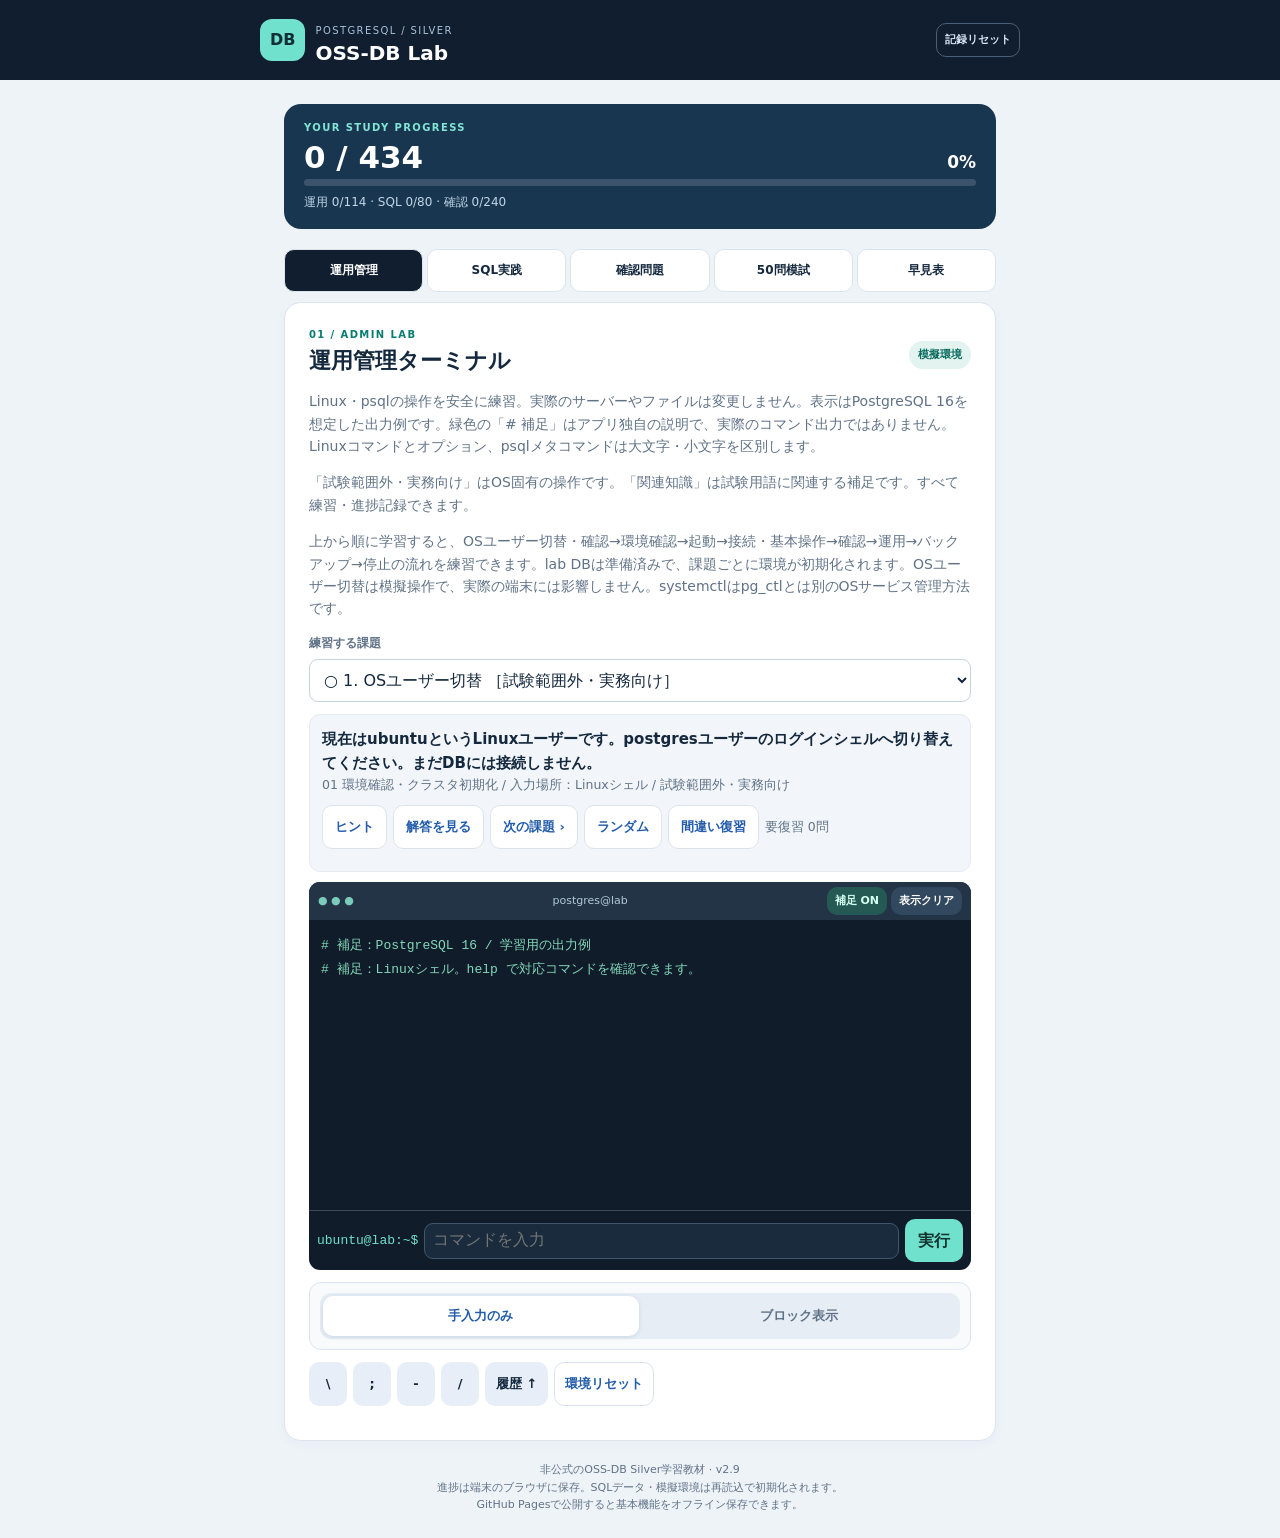
==== commit 829266b1: "v2.9: realistic terminal transcripts and toggleable learning comments" ====
--- a/ossdb-lab.html
+++ b/ossdb-lab.html
@@ -10,16 +10,19 @@
 .next-bottom{display:block;width:100%;margin:12px 0 0;min-height:48px;font-size:15px}
 
 .option-heading{font-size:16px;margin:16px 0 4px;padding:8px 10px;background:#e6edf5;border-radius:8px}.option-entry{padding:12px 4px;border-bottom:1px solid var(--line)}.option-entry strong{display:block;font-size:15px;color:var(--blue)}.option-entry small{display:block;color:var(--muted);font:12px monospace}.option-entry p{margin:6px 0;font-size:14px;color:var(--ink)}.option-entry code{display:block;background:#f1f5f9;padding:8px;border-radius:7px;font-size:13px;overflow-wrap:anywhere;white-space:pre-wrap}.option-entry small:empty{display:none}
+
+/* Terminal transcript: raw output and optional teaching notes */
+#terminalLog{height:290px;white-space:pre;overflow:auto;overflow-wrap:normal;tab-size:4}.terminal-output,.terminal-note{display:block;min-width:max-content}.terminal-note{color:#83d8b9;white-space:pre-wrap;overflow-wrap:anywhere;min-width:0;margin:4px 0}.term-controls{display:flex;gap:4px;flex-wrap:wrap;justify-content:flex-end}.term-controls button[aria-pressed=true]{background:#245a53;color:#d5fff2}#prompt{max-width:45%;overflow-wrap:anywhere;white-space:normal;flex-shrink:0}
 
 </style></head><body>
 <header><div class="brand"><span class="logo">DB</span><div><small>POSTGRESQL / SILVER</small><h1>OSS-DB Lab</h1></div></div><button id="resetProgress" class="ghost small">記録リセット</button></header>
 <main><div id="startupNotice" class="startup-notice">この画面が消えない場合はJavaScriptが動いていません。ファイルのプレビューではなく、GitHub Pagesで公開したURLをSafariで開いてください。</div><section class="hero"><div class="eyebrow">YOUR STUDY PROGRESS</div><div class="heroLine"><h2 id="progressText">0 / 0</h2><span id="percent">0%</span></div><div class="track"><div id="bar"></div></div><p id="progressDetail"></p></section>
 <nav aria-label="学習モード"><button data-tab="admin" class="active">運用管理</button><button data-tab="sql">SQL実践</button><button data-tab="quiz">確認問題</button><button data-tab="mock">50問模試</button><button data-tab="ref">早見表</button></nav>
-<section id="admin" class="panel"><div class="sectionHead"><div><div class="eyebrow">01 / ADMIN LAB</div><h2>運用管理ターミナル</h2></div><span class="tag">模擬環境</span></div><p>Linux・psqlの操作を安全に練習。実際のサーバーやファイルは変更しません。Linuxコマンドとオプション、psqlメタコマンドは大文字・小文字を区別します。</p><p>「試験範囲外・実務向け」はOS固有の操作です。「関連知識」は試験用語に関連する補足です。すべて練習・進捗記録できます。</p><p>上から順に学習すると、OSユーザー切替・確認→環境確認→起動→接続・基本操作→確認→運用→バックアップ→停止の流れを練習できます。lab DBは準備済みで、課題ごとに環境が初期化されます。OSユーザー切替は模擬操作で、実際の端末には影響しません。systemctlはpg_ctlとは別のOSサービス管理方法です。</p><div class="controls"><label for="adminSelect">練習する課題</label><select id="adminSelect"></select></div><div class="task"><div id="adminTask"></div><div class="actions"><button id="adminHint" class="ghost">ヒント</button><button id="adminAnswer" class="ghost">解答を見る</button><button id="adminNext" class="ghost">次の課題 ›</button><button id="adminRandom" class="ghost">ランダム</button><button id="adminWrong" class="ghost">間違い復習</button><small id="adminReviewCount"></small></div><div id="adminHelp" class="help" hidden></div></div><div class="terminal"><div class="termhead"><span>● ● ●</span><span>postgres@lab</span><button id="clearTerm">表示クリア</button></div><pre id="terminalLog" aria-live="polite"></pre><form id="commandForm"><label id="prompt" for="command">$</label><input id="command" placeholder="コマンドを入力" autocomplete="off" autocapitalize="off" spellcheck="false" enterkeyhint="go"><button type="submit">実行</button></form></div><div id="adminBlocks" class="block-tool"><div class="block-mode" role="group" aria-label="入力ブロックの表示"><button type="button" data-hide aria-pressed="true">手入力のみ</button><button type="button" data-show aria-pressed="false">ブロック表示</button></div><div data-panel hidden><p>順番を考えてタップ。入力欄はいつでも直接編集できます。</p><div class="block-caption">選んだ順番（タップで取り消し）</div><div data-selected class="block-selected"></div><div class="block-caption">選択できるブロック</div><div data-bank class="block-bank"></div><div class="actions"><button type="button" data-undo class="ghost">1つ戻す</button><button type="button" data-clear class="ghost">入力をクリア</button></div></div></div><div class="actions shortcuts"><button data-insert="\\">\</button><button data-insert=";">;</button><button data-insert="-">-</button><button data-insert="/">/</button><button id="lastCommand">履歴 ↑</button><button id="resetLab" class="ghost">環境リセット</button></div><div id="adminFeedback" class="feedback" aria-live="polite"></div><div id="adminExplanation" class="explanation" aria-live="polite" hidden></div><button id="adminNextBottom" type="button" class="primary next-bottom" hidden>次の課題へ ›</button></section>
+<section id="admin" class="panel"><div class="sectionHead"><div><div class="eyebrow">01 / ADMIN LAB</div><h2>運用管理ターミナル</h2></div><span class="tag">模擬環境</span></div><p>Linux・psqlの操作を安全に練習。実際のサーバーやファイルは変更しません。表示はPostgreSQL 16を想定した出力例です。緑色の「# 補足」はアプリ独自の説明で、実際のコマンド出力ではありません。Linuxコマンドとオプション、psqlメタコマンドは大文字・小文字を区別します。</p><p>「試験範囲外・実務向け」はOS固有の操作です。「関連知識」は試験用語に関連する補足です。すべて練習・進捗記録できます。</p><p>上から順に学習すると、OSユーザー切替・確認→環境確認→起動→接続・基本操作→確認→運用→バックアップ→停止の流れを練習できます。lab DBは準備済みで、課題ごとに環境が初期化されます。OSユーザー切替は模擬操作で、実際の端末には影響しません。systemctlはpg_ctlとは別のOSサービス管理方法です。</p><div class="controls"><label for="adminSelect">練習する課題</label><select id="adminSelect"></select></div><div class="task"><div id="adminTask"></div><div class="actions"><button id="adminHint" class="ghost">ヒント</button><button id="adminAnswer" class="ghost">解答を見る</button><button id="adminNext" class="ghost">次の課題 ›</button><button id="adminRandom" class="ghost">ランダム</button><button id="adminWrong" class="ghost">間違い復習</button><small id="adminReviewCount"></small></div><div id="adminHelp" class="help" hidden></div></div><div class="terminal"><div class="termhead"><span>● ● ●</span><span>postgres@lab</span><div class="term-controls"><button id="termNotes" type="button" aria-pressed="true">補足 ON</button><button id="clearTerm">表示クリア</button></div></div><pre id="terminalLog" aria-live="polite"></pre><form id="commandForm"><label id="prompt" for="command">$</label><input id="command" placeholder="コマンドを入力" autocomplete="off" autocapitalize="off" spellcheck="false" enterkeyhint="go"><button type="submit">実行</button></form></div><div id="adminBlocks" class="block-tool"><div class="block-mode" role="group" aria-label="入力ブロックの表示"><button type="button" data-hide aria-pressed="true">手入力のみ</button><button type="button" data-show aria-pressed="false">ブロック表示</button></div><div data-panel hidden><p>順番を考えてタップ。入力欄はいつでも直接編集できます。</p><div class="block-caption">選んだ順番（タップで取り消し）</div><div data-selected class="block-selected"></div><div class="block-caption">選択できるブロック</div><div data-bank class="block-bank"></div><div class="actions"><button type="button" data-undo class="ghost">1つ戻す</button><button type="button" data-clear class="ghost">入力をクリア</button></div></div></div><div class="actions shortcuts"><button data-insert="\\">\</button><button data-insert=";">;</button><button data-insert="-">-</button><button data-insert="/">/</button><button id="lastCommand">履歴 ↑</button><button id="resetLab" class="ghost">環境リセット</button></div><div id="adminFeedback" class="feedback" aria-live="polite"></div><div id="adminExplanation" class="explanation" aria-live="polite" hidden></div><button id="adminNextBottom" type="button" class="primary next-bottom" hidden>次の課題へ ›</button></section>
 <section id="sql" class="panel" hidden><div class="sectionHead"><div><div class="eyebrow">02 / SQL LAB</div><h2>PostgreSQL 実践</h2></div><span class="tag" id="sqlStatus">実行で起動</span></div><p>SQLを入力して実行すると自動起動します。PostgreSQL優先、起動失敗時はSQLite（文法に一部違いあり）。初回は通信が必要です。既存の練習用テーブルで検索を覚えた後、DDL・データ更新・トランザクションへ進みます。課題ごとにデータは初期化されます。全角・半角、SQLキーワードの大小文字は同じ扱いです。コロン「:」はセミコロン「;」の代用にはなりません。文字列の大小文字は区別します。</p><div class="actions"><button id="connect" class="primary">PostgreSQLを起動</button><button id="sqliteConnect" class="ghost">SQLiteで起動</button><button id="practiceSQL" class="ghost">解答チェック（通信不要）</button></div><div id="sqlError" class="feedback" aria-live="polite"></div><details><summary>練習用テーブル・初期データ</summary><div id="schema"></div></details><label for="sqlSelect">練習する課題</label><select id="sqlSelect"></select><div class="task"><div id="sqlTask"></div><div class="actions"><button id="sqlHint" class="ghost">ヒント</button><button id="sqlAnswer" class="ghost">解答を見る</button><button id="sqlNext" class="ghost">次の課題 ›</button><button id="sqlRandom" class="ghost">ランダム</button><button id="sqlWrong" class="ghost">間違い復習</button><small id="sqlReviewCount"></small></div><div id="sqlHelp" class="help" hidden></div></div><label for="sqlInput">SQL エディタ</label><textarea id="sqlInput" rows="5" autocapitalize="off" autocomplete="off" spellcheck="false" placeholder="SELECT * FROM users;"></textarea><div id="sqlBlocks" class="block-tool"><div class="block-mode" role="group" aria-label="入力ブロックの表示"><button type="button" data-hide aria-pressed="true">手入力のみ</button><button type="button" data-show aria-pressed="false">ブロック表示</button></div><div data-panel hidden><p>順番を考えてタップ。入力欄はいつでも直接編集できます。</p><div class="block-caption">選んだ順番（タップで取り消し）</div><div data-selected class="block-selected"></div><div class="block-caption">選択できるブロック</div><div data-bank class="block-bank"></div><div class="actions"><button type="button" data-undo class="ghost">1つ戻す</button><button type="button" data-clear class="ghost">入力をクリア</button></div></div></div><div class="actions shortcuts" aria-label="SQL記号入力"><button type="button" class="ghost" data-sql-insert=";" aria-label="セミコロンを入力">;</button><button type="button" class="ghost" data-sql-insert="\" aria-label="バックスラッシュを入力">\</button><button type="button" class="ghost" data-sql-insert="*" aria-label="アスタリスクを入力">*</button><button type="button" class="ghost" data-sql-insert="'" aria-label="シングルクォートを入力">'</button><button type="button" class="ghost" data-sql-insert="(" aria-label="左括弧を入力">(</button><button type="button" class="ghost" data-sql-insert=")" aria-label="右括弧を入力">)</button></div><div class="actions"><button id="runSQL" class="primary">▶ 実行・採点</button><button id="resetSQL" class="ghost" disabled>DB初期化</button><button id="clearSQL" class="ghost">クリア</button></div><div id="sqlFeedback" class="feedback" aria-live="polite"></div><div id="sqlOutput" class="output" aria-live="polite"></div><div id="sqlExplanation" class="explanation" aria-live="polite" hidden></div><button id="sqlNextBottom" type="button" class="primary next-bottom" hidden>次の課題へ ›</button></section>
 <section id="quiz" class="panel" hidden><div class="eyebrow">03 / KNOWLEDGE CHECK</div><h2>確認問題</h2><p>一般知識→運用管理→SQLの試験分野順に復習。分野別正答率は確認問題と模試の回答履歴から計算します。</p><div class="task"><small id="accuracy"></small><small id="quizReviewCount"></small><details><summary>公式10分野の習熟状況</summary><p>確認問題・模試の回答済数と直近正解数（各問題の最後の回答が正解だった数）です。</p><div id="topicStats"></div></details></div><label for="quizFilter">ランダム・復習の分野</label><select id="quizFilter"><option value="all">全分野</option><option value="S1">一般知識</option><option value="S2">運用管理</option><option value="S3">開発・SQL</option><optgroup label="公式10分野"><option value="S1.1">S1.1 OSSとPostgreSQLの一般知識</option><option value="S1.2">S1.2 リレーショナルDBとSQL基礎</option><option value="S2.1">S2.1 クラスタ・データ保存</option><option value="S2.2">S2.2 起動・停止・標準ツール・psql</option><option value="S2.3">S2.3 接続・認証・設定・ログ</option><option value="S2.4">S2.4 バックアップ・リストア・WAL</option><option value="S2.5">S2.5 ロールと日常保守</option><option value="S3.1">S3.1 SQLとDBオブジェクト</option><option value="S3.2">S3.2 関数</option><option value="S3.3">S3.3 トランザクションとMVCC</option></optgroup></select><div class="actions"><button id="quizRandom" class="primary">ランダム出題</button><button id="quizWrong" class="ghost">間違い復習</button></div><label for="quizSelect">問題を選ぶ</label><select id="quizSelect"></select><div class="task" id="quizTask"></div><div id="quizOptions" class="options"></div><div id="quizFeedback" class="feedback" aria-live="polite"></div><div class="actions"><button id="quizSubmit" class="primary" hidden>選択を採点</button><button id="quizNext" class="primary">次の問題 ›</button></div></section>
 <section id="mock" class="panel" hidden><div class="eyebrow">04 / MOCK EXAM</div><h2>50問模擬試験</h2><div id="mockIntro"><p>一般8問・運用26問・SQL16問を公式10分野の重要度に合わせてランダム出題。解説と採点は終了後に表示。制限時間なし。ページを再読み込みすると受験中の回答は消えます。</p><button id="mockStart" class="primary">模試を開始</button></div><div id="mockBody" hidden><p id="mockCounter"></p><div id="mockQuestion" class="task"></div><div id="mockOptions" class="options"></div><div class="actions"><button id="mockPrev" class="ghost">前へ</button><button id="mockNext" class="primary">次へ</button><button id="mockFinish" class="ghost">終了・採点</button></div></div><div id="mockResult" hidden><h2 id="mockScore"></h2><p id="mockBreakdown"></p><button id="mockRestart" class="primary">別の模試を開始</button><div id="mockReview"></div></div></section><section id="ref" class="panel" hidden><div class="eyebrow">04 / REFERENCE</div><h2>早見表</h2><div class="block-mode" role="group" aria-label="早見表の種類"><button type="button" id="refCommandMode" aria-pressed="true">コマンド</button><button type="button" id="refOptionMode" aria-pressed="false">オプション</button></div><div id="commandReference"><p>入力する場所にも注意。ターミナルとpsqlは別の環境です。</p><input id="searchRef" type="search" placeholder="pg_dump / シーケンス など" aria-label="早見表を検索"><div id="refList"></div></div><div id="optionReference" hidden><p>試験・実務でよく使う主要オプションをコマンド別にまとめました。同じ文字でもコマンドによって意味が違います。大文字・小文字も区別します。実行例は学習用で、端末では自動実行しません。</p><label for="optionGroup">コマンドで絞り込む</label><select id="optionGroup"><option value="all">すべてのコマンド</option></select><label for="optionSearch">オプション名・意味で検索</label><input id="optionSearch" type="search" placeholder="-w / pg_dump / バックアップ" autocapitalize="off" aria-label="オプション検索"><p id="optionCount" aria-live="polite"></p><div id="optionNote" class="explanation" hidden></div><div id="optionList"></div><p>参考：<a href="https://www.postgresql.org/docs/14/reference-client.html" target="_blank" rel="noopener noreferrer">PostgreSQL 14 公式コマンドリファレンス</a>。主要項目の抜粋であり、全オプションや出題範囲を保証するものではありません。</p></div></section>
-<footer>非公式のOSS-DB Silver学習教材 · v2.8<br>進捗は端末のブラウザに保存。SQLデータ・模擬環境は再読込で初期化されます。<br><span id="offlineStatus">公開ページでオフライン保存に対応します。</span></footer></main><script>
+<footer>非公式のOSS-DB Silver学習教材 · v2.9<br>進捗は端末のブラウザに保存。SQLデータ・模擬環境は再読込で初期化されます。<br><span id="offlineStatus">公開ページでオフライン保存に対応します。</span></footer></main><script>
 /* 問題データ。idは進捗保存に使うので、既存のidは変更しないこと。 */
 window.LESSONS = {
 admin: [
@@ -975,21 +978,27 @@
 /* Stateful teaching simulator, NOT a real shell or PostgreSQL server. */
 window.AdminLab = class {
  constructor(task){this.reset(task)}
- reset(task){this.taskId=task[0];this.mode=task[6]||'shell';this.database='lab';this.osUser=task[7]==='os-original'?'ubuntu':'postgres';this.osStack=task[7]==='os-switched'?['ubuntu']:[];this.running=task[7]!=='stopped';this.enabled=task[7]!=='disabled';this.pgdata=task[7]==='pgdata'?'/var/lib/postgresql/data':'';this.dbs=new Set(['postgres','lab','template0','template1']);this.files=new Set(['query.sql']);this.roles=new Set(['postgres']);if(task[0]==='a42')this.roles.add('trainee');this.settings={statement_timeout:'0'};this.grants=new Set();if(["a89","a90","a91","a92"].includes(task[0]))this.roles.add('appuser');this.clusters=new Set(['/var/lib/postgresql/data']);if(['a15','a18','a19'].includes(task[0]))this.dbs.add('backup_lab');if(task[0]==='a18')this.files.add('lab.sql');if(task[0]==='a19')this.files.add('lab.dump');}
+ reset(task){this.taskId=task[0];this.mode=task[6]||'shell';this.database='lab';this.osUser=task[7]==='os-original'?'ubuntu':'postgres';this.osStack=task[7]==='os-switched'?['ubuntu']:[];this.running=task[7]!=='stopped';this.enabled=task[7]!=='disabled';this.pgdata=task[7]==='pgdata'?'/var/lib/postgresql/data':'';this.dbs=new Set(['postgres','lab','template0','template1']);this.files=new Set(['query.sql']);this.timing=false;this.outputFile=null;if(['a75','a110'].includes(task[0]))this.files.add('lab.dump');if(['a109','a110'].includes(task[0]))this.dbs.add('backup_lab');if(task[0]==='a109')this.files.add('lab.sql');this.roles=new Set(['postgres']);if(task[0]==='a42')this.roles.add('trainee');this.settings={statement_timeout:'0'};this.grants=new Set();if(["a89","a90","a91","a92"].includes(task[0]))this.roles.add('appuser');this.clusters=new Set(['/var/lib/postgresql/data']);if(['a15','a18','a19'].includes(task[0]))this.dbs.add('backup_lab');if(task[0]==='a18')this.files.add('lab.sql');if(task[0]==='a19')this.files.add('lab.dump');}
  get prompt(){return this.mode==='psql'?`${this.database}=#`:`${this.osUser}@lab:~$`}
  normalize(s){return s.trim().replace(/\s+/g,' ').replace(/;$/,'').trim()}
  matches(input,task){const c=this.normalize(input),a=this.normalize(task[4]);const eq=(x,y)=>task[6]==='psql'&&!y.startsWith('\\')?x.toLowerCase()===y.toLowerCase():x===y;if(eq(c,a))return true;if(a==='sudo -iu postgres'&&['sudo -i -u postgres','sudo -u postgres -i','sudo --login --user postgres'].includes(c))return true;if(a==='\\i query.sql'&&c==='\\include query.sql')return true;if(/^(?:sudo )?systemctl /.test(a)&&c.replace(/^sudo /,'')===a.replace(/^sudo /,''))return true;if(a.startsWith('pg_ctl -D ')&&c.startsWith('pg_ctl ')){const parse=s=>{const m=s.match(/^pg_ctl (?:(?:-D (\S+) (status|start|stop|reload|restart))|(?:(status|start|stop|reload|restart) -D (\S+)))(?: -m (smart|fast|immediate))?$/);return m?[(m[1]||m[4]),(m[2]||m[3]),m[5]||'fast'].join(' '):null};const p=parse(a);if(p&&p===parse(c))return true;}const alias={'pg_controldata /var/lib/postgresql/data':['pg_controldata -D /var/lib/postgresql/data'],'pg_resetwal -n /var/lib/postgresql/data':['pg_resetwal --dry-run /var/lib/postgresql/data','pg_resetwal -n -D /var/lib/postgresql/data'],'vacuumdb -d lab -z':['vacuumdb -z -d lab','vacuumdb -d lab --analyze'],'vacuumdb -d lab -t users':['vacuumdb -t users -d lab'],'pg_isready -p 5432':['pg_isready --port=5432'],'\\l':['\\list'],'\\q':['\\quit'],'\\c postgres':['\\connect postgres'],'psql -U postgres -d lab':['psql -d lab -U postgres','psql -U postgres lab'],'pg_dump -d lab -f lab.sql':['pg_dump lab -f lab.sql','pg_dump -f lab.sql lab','pg_dump lab > lab.sql'],'pg_dump -Fc -d lab -f lab.dump':['pg_dump -Fc lab -f lab.dump','pg_dump -F c -d lab -f lab.dump','pg_dump -d lab -Fc -f lab.dump'],'pg_ctl -D /var/lib/postgresql/data stop -m fast':['pg_ctl stop -D /var/lib/postgresql/data -m fast']};return (alias[a]||[]).some(x=>eq(c,x))}
- run(input){const c=this.normalize(input);let m;const ok=text=>({ok:true,text}),err=text=>({ok:false,text});if(!c)return err('');
+ runRaw(input){const c=this.normalize(input);let m;const ok=text=>({ok:true,text}),err=text=>({ok:false,text});if(!c)return err('');
  if(this.mode==='shell'){
   if(c==='whoami')return ok(this.osUser);
   if(['sudo -iu postgres','sudo -i -u postgres','sudo -u postgres -i','sudo --login --user postgres'].includes(c)){this.osStack.push(this.osUser);this.osUser='postgres';return ok('（OSユーザーをpostgresに切り替えました。DBには未接続です。）')}
   if(c==='exit'){if(!this.osStack.length)return err('元のシェルがないため、この模擬環境では終了しません。');this.osUser=this.osStack.pop();return ok('（元のOSユーザーに戻りました。）')}
  }
  if(this.mode==='psql'&&(m=c.match(/^\\(?:i|include) (\S+)$/))){if(!this.running)return err('接続が切断されています。');if(!this.files.has(m[1])||m[1]!=='query.sql')return err('psql: file not found or unsupported in this exercise');return ok(' name\n Sato\n(1 row)\n（query.sqlを実行：接続を維持）')}
+ if(this.mode==='psql'&&c==='\\timing off'){this.timing=false;return ok('Timing is off.')}
+ if(this.mode==='psql'&&c==='\\o'){this.outputFile=null;return ok('')}
  if(this.mode==='psql'&&c==='\\?')return ok('\\dt  tables\n\\d [name]  relations / details\n\\ds  sequences\n\\l  databases\n\\du  roles\n\\c DB  connect\n\\i FILE  execute SQL file\n\\q  quit');
 
  const models=window.LESSONS.adminModels||{};const model=models[c]||Object.entries(models).find(([key,v])=>v.mode==='psql'&&!key.startsWith('\\')&&key.toLowerCase()===c.toLowerCase())?.[1];
  if(model&&model.mode===this.mode&&(this.running||c==='psql --version')){
+ if((c==='pg_restore -l lab.dump'||c==='pg_restore -d backup_lab -t users lab.dump')&&!this.files.has('lab.dump'))return err('pg_restore: error: could not open input file "lab.dump": No such file or directory');
+ if(c==='psql -v ON_ERROR_STOP=1 -d backup_lab -f lab.sql'&&(!this.dbs.has('backup_lab')||!this.files.has('lab.sql')))return err('psql: error: lab.sql: No such file or directory');
+ if(c==='\\timing on')this.timing=true;
+ if(c==='\\o result.txt'){this.outputFile='result.txt';this.files.add('result.txt')}
  switch(model.effect){
  case 'connect':this.mode='psql';this.database='lab';break;
  case 'file':this.files.add(c.split(' ').at(-1));break;
@@ -1000,7 +1009,7 @@
  case 'grant':if(!this.roles.has('appuser'))return err('role does not exist');this.grants.add('appuser');break;
  case 'revoke':if(!this.roles.has('appuser'))return err('role does not exist');this.grants.delete('appuser');break;
  case 'setting':this.settings.statement_timeout=c.toLowerCase().startsWith('set ')?'5s':'0';break;
- }return ok(model.text+'\n（単発コマンド演習・模擬出力）');}
+ }return ok(model.text);}
 
  if(this.mode==='psql'){
   if(/^\\(?:q|quit)$/.test(c)){this.mode='shell';return ok('psql を終了しました。')}
@@ -1034,14 +1043,87 @@
  if(/^vacuumdb -d lab(?: -t users| -z| --analyze)?$/.test(c))return ok('（VACUUM'+(/ -z| --analyze/.test(c)?' ANALYZE':'')+' 成功：模擬）');
  if((m=c.match(/^createdb (\w+)$/))){if(this.dbs.has(m[1]))return err('database already exists');this.dbs.add(m[1]);return ok('（成功：通常は出力なし）')}
  if((m=c.match(/^dropdb (\w+)$/))){if(m[1]!=='backup_lab')return err('安全のため模擬環境では backup_lab のみ削除可能です。');if(!this.dbs.delete(m[1]))return err('database does not exist');return ok('（成功：通常は出力なし）')}
- if(c.startsWith('psql ')){const args=c.split(' '),i=args.indexOf('-d'),db=i>=0?args[i+1]:args.at(-1);if(!this.dbs.has(db))return err('FATAL: database does not exist');if(args.includes('-f')){const f=args[args.indexOf('-f')+1];if(!this.files.has(f)||!f.endsWith('.sql'))return err('psql: file not found or not plain SQL');return ok('SET\nCREATE TABLE\nCOPY 5\n（復元成功：模擬）')};this.mode='psql';this.database=db;return ok('psql (16, simulated)\nType "help" for help.')}
+ if(c.startsWith('psql ')){const args=c.split(' '),i=args.indexOf('-d'),db=i>=0?args[i+1]:args.at(-1);if(!this.dbs.has(db))return err('FATAL: database does not exist');if(args.includes('-f')){const f=args[args.indexOf('-f')+1];if(!this.files.has(f)||!f.endsWith('.sql'))return err('psql: file not found or not plain SQL');return ok(f==='query.sql'?' name\n------\n Sato\n(1 row)':'SET\nCREATE TABLE\nCOPY 5')};this.mode='psql';this.database=db;return ok('psql (16, simulated)\nType "help" for help.')}
  if(c.startsWith('pg_dump ')){const args=c.split(' '),i=args.indexOf('-d'),db=i>=0?args[i+1]:args.find(x=>this.dbs.has(x)),f=args.includes('-f')?args[args.indexOf('-f')+1]:args.includes('>')?args[args.indexOf('>')+1]:null;if(!this.dbs.has(db)||!f)return err('pg_dump: この練習ではDB名と出力先を指定してください。');this.files.add(f);return ok('（成功：通常は出力なし）\n模擬バックアップ: '+f)}
- if((m=c.match(/^pg_restore -d (\w+) (\S+)$/))){if(!this.dbs.has(m[1])||!this.files.has(m[2])||!m[2].endsWith('.dump'))return err('pg_restore: database or archive not found');return ok('（復元成功：模擬）')}
+ if((m=c.match(/^pg_restore -d (\w+) (\S+)$/))){if(!this.dbs.has(m[1])||!this.files.has(m[2])||!m[2].endsWith('.dump'))return err('pg_restore: database or archive not found');return ok('')}
  if((m=c.match(/^pg_dumpall -f (\S+)$/))){this.files.add(m[1]);return ok('模擬バックアップ: '+m[1])}
  if((m=c.match(/^pg_basebackup -D (\S+)$/))){this.files.add(m[1]);return ok('（ベースバックアップ成功：模擬）')}
  return err('この模擬シェルでは未対応です。help で対応コマンドを確認できます。');
  }
 };
+
+
+/* Transcript examples: display English command output separately from teaching notes.
+   This is a deterministic simulator, not a live operating system. */
+function labTable(headers,rows,title='',footer=true){
+ const cols=headers.map((h,i)=>Math.max(String(h).length,...rows.map(r=>String(r[i]??'').length)));
+ const line=r=>r.map((x,i)=>' '+String(x??'').padEnd(cols[i])+' ').join('|').trimEnd();
+ const sep=cols.map(n=>'-'.repeat(n+2)).join('+');
+ const body=[line(headers),sep,...rows.map(line)];
+ if(title)body.unshift(title);
+ if(footer)body.push('('+rows.length+' '+(rows.length===1?'row':'rows')+')');
+ return body.join('\n');
+}
+const labVersion='PostgreSQL 16.0 on x86_64-pc-linux-gnu, compiled by gcc, 64-bit';
+function sampleOutput(lab,c,r,before){
+ if(!r.ok)return r;
+ const note=[],add=t=>note.push(t);let out=r.text;
+ const table=(h,rows,title='',footer=true)=>labTable(h,rows,title,footer);
+ const one=(h,v)=>table([h],[[v]]);
+ const quiet=t=>{out='';add(t)};
+ const show=c.match(/^SHOW\s+(\w+)$/i);
+ if(show&&show[1].toLowerCase()!=='all'){
+ const key=show[1].toLowerCase(),values={data_directory:'/var/lib/postgresql/data',config_file:'/var/lib/postgresql/data/postgresql.conf',hba_file:'/var/lib/postgresql/data/pg_hba.conf',port:'5432',max_connections:'100',listen_addresses:'localhost',timezone:'Asia/Tokyo',search_path:'"$user", public',archive_mode:'on',archive_command:'cp %p /archive/%f',autovacuum:'on',log_directory:'log',logging_collector:'on',shared_buffers:'128MB'};
+ if(key in values){out=one(key,values[key]);add('列名の下に現在の設定値が1行表示されます。環境によって値は異なります。')}
+ }else if(/^SHOW ALL$/i.test(c)){out=table(['name','setting','description'],[['archive_mode','on','Allows archiving of WAL files.'],['max_connections','100','Sets the maximum number of concurrent connections.'],['port','5432','Sets the TCP port the server listens on.'],['shared_buffers','128MB','Sets the number of shared memory buffers used by the server.']]);add('実際には全設定項目が並びます。ここでは代表的な4項目だけ抜粋しています。')}
+ else if(/^SELECT version\(\)$/i.test(c)||c==="psql -d lab -c 'SELECT version();'"){out=one('version',labVersion);add('接続先のサーバーのバージョン情報です。手元のpsqlのバージョンとは別です。')}
+ else if(/^SELECT current_user$/i.test(c)){out=one('current_user','postgres');add('SQLを実行しているDBロール名です。whoamiはOSユーザー名を表示します。')}
+ else if(/^SELECT pg_reload_conf\(\)$/i.test(c)){out=one('pg_reload_conf','t');add('tはtrue。設定再読込のシグナルを送れたことを示し、すべての設定が反映された保証ではありません。')}
+ else if(/^SELECT name, setting FROM pg_settings/i.test(c)){out=table(['name','setting'],[['port','5432']])}
+ else if(/^SELECT context FROM pg_settings/i.test(c)){out=one('context','postmaster');add('postmasterはサーバーの再起動が必要な設定を表します。')}
+ else if(/^SELECT \* FROM pg_hba_file_rules$/i.test(c)){out=table(['rule_number','file_name','line_number','type','database','user_name','address','netmask','auth_method','options','error'],[['1','/var/lib/postgresql/data/pg_hba.conf','90','local','{all}','{all}','','','peer','',''],['2','/var/lib/postgresql/data/pg_hba.conf','92','host','{all}','{all}','127.0.0.1','255.255.255.255','scram-sha-256','','']]);add('PostgreSQL 16の表示例。errorが空ならその行に解析エラーがないことを示します。')}
+ else if(/^SELECT table_name FROM information_schema.tables/i.test(c)){out=table(['table_name'],lab.database==='lab'?[['users'],['orders'],['active_users']]:[])}
+ else if(/^SELECT datname FROM pg_catalog.pg_database/i.test(c)){out=table(['datname'],[...lab.dbs].map(x=>[x]))}
+ else if(c==='\\dn'){out=table(['Name','Owner'],[['public','pg_database_owner']],'List of schemas')}
+ else if(c==='\\dv'){out=table(['Schema','Name','Type','Owner'],lab.database==='lab'?[['public','active_users','view','postgres']]:[],'List of relations')}
+ else if(c==='\\di'){out=table(['Schema','Name','Type','Owner','Table'],lab.database==='lab'?[['public','orders_pkey','index','postgres','orders'],['public','users_pkey','index','postgres','users']]:[],'List of relations')}
+ else if(c==='\\df'){out=table(['Schema','Name','Result data type','Argument data types','Type'],lab.database==='lab'?[['public','double_n','integer','n integer','func']]:[],'List of functions')}
+ else if(c==='\\dp'){out=table(['Schema','Name','Type','Access privileges','Column privileges','Policies'],lab.database==='lab'?[['public','orders','table','','',''],['public','users','table',lab.grants.has('appuser')?'postgres=arwdDxt/postgres\nappuser=r/postgres':'','','']]:[],'Access privileges');add('rはSELECT権限。空欄は既定の権限設定を示します。')}
+ else if(c==='\\dt'||c==='\\d'||c==='\\ds'){if(lab.database==='lab'){const rows=c==='\\ds'?[['public','users_id_seq','sequence','postgres']]:[['public','orders','table','postgres'],['public','users','table','postgres']];if(c==='\\d')rows.push(['public','active_users','view','postgres'],['public','users_id_seq','sequence','postgres']);out=table(['Schema','Name','Type','Owner'],rows,'List of relations')}}
+ else if(c==='\\d users'&&lab.database==='lab'){out=table(['Column','Type','Collation','Nullable','Default'],[['id','integer','','not null',"nextval('users_id_seq'::regclass)"],['name','text','','not null',''],['age','integer','','','']],'Table "public.users"',false)+'\nIndexes:\n    "users_pkey" PRIMARY KEY, btree (id)';add('Nullableのnot nullはNULLを禁止。Indexesは主キーなどの索引情報です。')}
+ else if(c==='\\l'||c==='\\list'||c==='\\l+'){const h=['Name','Owner','Encoding','Locale Provider','Collate','Ctype','ICU Locale','ICU Rules','Access privileges'];const rows=[...lab.dbs].map(x=>[x,'postgres','UTF8','libc','C.UTF-8','C.UTF-8','','','']);if(c==='\\l+'){h.push('Size','Tablespace','Description');rows.forEach(x=>x.push('8 MB','pg_default',''))}out=table(h,rows,'List of databases');if(c==='\\l+')add('サイズなどの詳細も表示します。サイズはこの学習環境の例です。')}
+ else if(c==='\\du'){out=table(['Role name','Attributes'],[...lab.roles].map(x=>[x,x==='postgres'?'Superuser, Create role, Create DB, Replication, Bypass RLS':'']),'List of roles',false)}
+ else if(c==='\\conninfo'){out='You are connected to database "'+lab.database+'" as user "postgres" via socket in "/var/run/postgresql" at port "5432".';add('現在の接続先・DBロール・接続方法を確認できます。TCP接続の場合は表示が異なります。')}
+ else if(c==='\\h CREATE TABLE'){out='Command:     CREATE TABLE\nDescription: define a new table\nSyntax:\nCREATE [ [ GLOBAL | LOCAL ] { TEMPORARY | TEMP } | UNLOGGED ] TABLE [ IF NOT EXISTS ] table_name ( [\n    { column_name data_type [ column_constraint [ ... ] ] | table_constraint }\n    [, ... ]\n] )\nURL: https://www.postgresql.org/docs/16/sql-createtable.html';add('実際の構文ヘルプはさらに長いため、ここでは冒頭の要点を表示しています。')}
+ else if(c==='\\?'){out='General\n  \\c[onnect] [DBNAME|- USER|- HOST|- PORT|-]\n  \\q                     quit psql\nHelp\n  \\?                     show help on backslash commands\n  \\h [NAME]              help on syntax of SQL commands\nInput/Output\n  \\i FILE                execute commands from file\n  \\o [FILE]              send query results to file\nInformational\n  \\d[S+]                 list tables, views, and sequences\n  \\dt[S+]                list tables\n  \\l[+]                  list databases\n  \\du[S+]                list roles';add('実際のヘルプの代表項目を抜粋しています。')}
+ else if(/^\\(?:i|include) query\.sql$/.test(c)||c==='psql -d lab -f query.sql'){out=one('name','Sato');add(c.startsWith('\\')?'ファイルのSQLを実行後もpsqlに接続したままです。':'ファイルのSQLを実行後、自動的に接続を終了します。')}
+ else if(c==='\\o result.txt'){quiet('以後の問い合わせ結果はresult.txtへ出力されます。画面へ戻すには引数なしの\\oを実行します。')}
+ else if(c==='\\o'){quiet('問い合わせ結果の出力先がターミナルに戻りました。')}
+ else if(/^\\(?:q|quit)$/.test(c)){quiet('psqlを終了してLinuxシェルに戻りました。DBサーバーは停止していません。')}
+ else if(c==='sudo -iu postgres'||/^sudo .*(?:postgres)$/.test(c)&&!c.includes('systemctl')){quiet('OSユーザーがpostgresに変わりました。まだDBには接続していません。')}
+ else if(c==='exit'){out='logout';add('元のOSユーザーに戻りました。DBサーバーは停止していません。')}
+ else if(/^export PGDATA=/.test(c)||c==='unset PGDATA'){quiet('環境変数の設定・解除は成功しても通常メッセージを表示しません。echo $PGDATAで確認できます。')}
+ else if(c==='echo $PGDATA'&&!lab.pgdata){out='';add('空行はPGDATAが未設定または空であることを示します。')}
+ else if(/^pg_ctl /.test(c)){if(c.includes(' start')){out='waiting for server to start.... done\nserver started';if(c.includes(' -l '))add('サーバーのログは指定ファイルへ出力されます。画面にログの中身は出ません。')}else if(c.includes(' stop')){out='waiting for server to shut down.... done\nserver stopped';if(c.includes('-m immediate'))add('即時停止。次回起動時にリカバリが必要になります。');else if(c.includes('-m smart'))add('smartは既存接続の終了を待ちます。');else add('fastは既存接続を切断し、未確定トランザクションを取り消します。')}else if(c.includes(' restart')){out='waiting for server to shut down.... done\nserver stopped\nwaiting for server to start.... done\nserver started'}else if(c.includes(' status')&&lab.running){out='pg_ctl: server is running (PID: 1234)\n/usr/lib/postgresql/16/bin/postgres "-D" "/var/lib/postgresql/data"';add('PIDは動作中のサーバープロセスの番号です。')}}
+ else if(/^pg_isready\b/.test(c)){out='localhost:5432 - '+(lab.running?'accepting connections':'no response');add('終了コード: '+(lab.running?'0（接続受付中）':'2（応答なし）')+'。実際の終了コードはシェルで echo $? などを使って確認します。')}
+ else if(c==='pg_config --version'){out='PostgreSQL 16.0'}
+ else if(c==='psql --version'){out='psql (PostgreSQL) 16.0'}
+ else if(c.startsWith('pg_controldata ')){out='pg_control version number:            1300\nCatalog version number:               202307071\nDatabase cluster state:               '+(lab.running?'in production':'shut down')+'\nLatest checkpoint location:           0/1500000';add('制御ファイル情報の抜粋です。実際の値はクラスタによって異なります。')}
+ else if(c.startsWith('pg_resetwal ')){out='Current pg_control values:\n\npg_control version number:            1300\nCatalog version number:               202307071\n\nValues to be changed:\n\nFirst log segment after reset:        000000010000000000000002';add('-nは事前確認のみ。実際のファイルは変更しません。出力は代表項目の抜粋です。')}
+ else if(/^initdb -D /.test(c)){const dir=c.split(' ')[2];out='The files belonging to this database system will be owned by user "'+lab.osUser+'".\nThis user must also own the server process.\n\ncreating directory '+dir+' ... ok\ncreating subdirectories ... ok\nselecting default max_connections ... 100\nselecting default shared_buffers ... 128MB\ncreating configuration files ... ok\nrunning bootstrap script ... ok\nperforming post-bootstrap initialization ... ok\nsyncing data to disk ... ok\n\nSuccess. You can now start the database server using:\n\n    pg_ctl -D '+dir+' -l logfile start';add('初期化の主要メッセージを表示しています。クラスタ作成とサーバー起動は別の操作です。')}
+ else if(c==='pg_restore -l lab.dump'){out=';\n; Archive created at 2026-01-01 00:00:00 UTC\n;     dbname: lab\n;     Format: CUSTOM\n;     Dumped from database version: 16.0\n;\n; Selected TOC Entries:\n;\n215; 1259 16384 TABLE public users postgres\n3340; 0 16384 TABLE DATA public users postgres\n3198; 2606 16388 CONSTRAINT public users users_pkey postgres';add('アーカイブの目次の例です。復元は実行していません。')}
+ else if(/^pg_(?:dump(?:all)?|restore|basebackup)\b/.test(c)){quiet('詳細表示オプションなしでは成功しても通常メッセージは出ません。'+(c.startsWith('pg_restore')?'復元先DBで確認します。':'保存先のファイルを確認します。'))}
+ else if(/^psql .* -f /.test(c)){out=out.replace(/\n（[^）]+）/g,'');add('SQLファイルの内容に応じてSET、CREATE TABLE、COPYなどの実行結果が表示されます。')}
+ else if(c.startsWith('psql ')&&lab.mode==='psql'&&before==='shell'){out='psql (16.0)\nType "help" for help.';add('DBへの接続が完了しました。次のプロンプトはDB名になります。')}
+ else if(/^(?:createuser|dropuser|createdb|dropdb|vacuumdb)\b/.test(c)){quiet('成功しても通常は何も表示されません。必要に応じて一覧や終了コードで確認します。')}
+ else if(/^(?:sudo )?systemctl /.test(c)){const act=c.match(/systemctl (\S+)/)?.[1];if(act==='status'){out='● postgresql.service - PostgreSQL database server\n     Loaded: loaded (/etc/systemd/system/postgresql.service; '+(lab.enabled?'enabled':'disabled')+')\n     Active: '+(lab.running?'active (running)':'inactive (dead)');add('サービス名や表示内容はLinuxのディストリビューションによって異なります。')}else if(act==='enable'){out='Created symlink /etc/systemd/system/multi-user.target.wants/postgresql.service → /etc/systemd/system/postgresql.service.';add('次回OS起動時の自動起動を設定しました。現在の稼働状態は変わりません。')}else if(act==='disable'){out='Removed "/etc/systemd/system/multi-user.target.wants/postgresql.service".';add('自動起動を解除しました。現在の稼働状態は変わりません。')}else if(act!=='is-enabled')quiet('成功時は通常出力されません。systemctl status postgresqlで状態を確認できます。')}
+ else if(/^COPY |^\\copy /i.test(c)){add('COPYの後の数字は読み書きした行数です。')}
+ if(before==='psql'&&lab.outputFile&&/^(?:SELECT|SHOW)\b/i.test(c)){out='';add('問い合わせ結果は'+lab.outputFile+'へ出力されました。')}
+ if(before==='psql'&&lab.timing&&/^(?:SELECT|SHOW|VACUUM|ANALYZE|SET|RESET|COPY)\b/i.test(c)&&!lab.outputFile)out+=(out?'\n':'')+'Time: 0.321 ms';
+ return {ok:true,text:out,notes:note};
+}
+const rawRun=window.AdminLab.prototype.runRaw;
+window.AdminLab.prototype.run=function(input){const before=this.mode,c=this.normalize(input),r=rawRun.call(this,input);return sampleOutput(this,c,r,before)};
 
 </script><script>
 /* Mobile-friendly SQL input. Width is folded only for ASCII forms. */
@@ -1862,10 +1944,13 @@
 for(const g of ['admin','sql','quiz'])setupSelect(g);for(const g of ['admin','sql']){ $(g+'Hint').onclick=()=>help(g,false);$(g+'Answer').onclick=()=>help(g,true);$(g+'Next').onclick=()=>next(g);$(g+'NextBottom').onclick=()=>{next(g);$(g+'Task').scrollIntoView({block:'center',behavior:'smooth'})}}
 for(const b of document.querySelectorAll('nav button'))b.onclick=()=>{for(const x of document.querySelectorAll('nav button')){x.classList.toggle('active',x===b);x.setAttribute('aria-pressed',x===b?'true':'false');$(x.dataset.tab).hidden=x!==b}};
 $('resetProgress').onclick=()=>{if(confirm('すべての正解記録を消しますか？')){done.clear();try{localStorage.removeItem(KEY);localStorage.removeItem(STATS)}catch{}attempts={};renderStats();progress()}};
-function log(s){const e=$('terminalLog');e.textContent+=(e.textContent?'\n':'')+s;e.scrollTop=e.scrollHeight}
-function adminTask(){const t=current('admin');taskText('adminTask',t,(t[6]==='psql'?'入力場所：psql（lab）':'入力場所：Linuxシェル')+(scope(t)?' / '+scope(t):''));$('adminHelp').hidden=true;msg('adminFeedback');admin=new window.AdminLab(t);$('prompt').textContent=admin.prompt;$('terminalLog').textContent='OSS-DB Lab 模擬環境\n'+(admin.mode==='psql'?'psql (16, simulated) / lab':admin.prompt)+'\nhelp または \\? で対応コマンドを確認。';$('command').value='';history='';clearExplain('admin');blockUI.admin.reset(t[4])}
-$('adminSelect').onchange=adminTask;$('resetLab').onclick=adminTask;$('clearTerm').onclick=()=>{$('terminalLog').textContent=''};
-$('commandForm').onsubmit=e=>{e.preventDefault();const raw=$('command').value.trim();if(!raw)return;const input=window.SQLPractice.command(raw);history=raw;const prompt=admin.prompt,t=current('admin');const correctPlace=admin.mode===t[6];log(prompt+' '+raw);const canonical=correctPlace&&admin.matches(input,t)?t[4]:input;const r=admin.run(canonical);log(r.text);$('prompt').textContent=admin.prompt;$('command').value='';blockUI.admin.reset(t[4]);const passed=r.ok&&correctPlace&&admin.matches(input,t);record(t[0],passed);if(passed){mark(t[0]);msg('adminFeedback','正解！',true);$('adminHelp').hidden=true;explain('admin',t)}else if(!r.ok){msg('adminFeedback','実行できませんでした。上のメッセージを確認してください。',false)}else msg('adminFeedback','コマンドを実行しました。課題に合うコマンドを入力してください。')};
+let termNotes=true;try{termNotes=localStorage.getItem(KEY+'-terminal-notes')!=='0'}catch{}
+function log(s,note=false){if(!s&&!note)return;const e=$('terminalLog'),line=document.createElement('span');line.className=note?'terminal-note':'terminal-output';line.hidden=note&&!termNotes;line.textContent=(note?'# 補足：':'')+s+'\n';e.append(line);e.scrollTop=e.scrollHeight}
+function toggleTermNotes(){const b=$('termNotes');b.setAttribute('aria-pressed',String(termNotes));b.textContent=termNotes?'補足 ON':'補足 OFF';for(const line of $('terminalLog').children){if(line.className==='terminal-note')line.hidden=!termNotes}}
+$('termNotes').onclick=()=>{termNotes=!termNotes;try{localStorage.setItem(KEY+'-terminal-notes',termNotes?'1':'0')}catch{}toggleTermNotes()};toggleTermNotes();
+function adminTask(){const t=current('admin');taskText('adminTask',t,(t[6]==='psql'?'入力場所：psql（lab）':'入力場所：Linuxシェル')+(scope(t)?' / '+scope(t):''));$('adminHelp').hidden=true;msg('adminFeedback');admin=new window.AdminLab(t);$('prompt').textContent=admin.prompt;$('terminalLog').replaceChildren();log('PostgreSQL 16 / 学習用の出力例',true);log(admin.mode==='psql'?'psql接続済み。\\? でヘルプを表示できます。':'Linuxシェル。help で対応コマンドを確認できます。',true);$('command').value='';history='';clearExplain('admin');blockUI.admin.reset(t[4])}
+$('adminSelect').onchange=adminTask;$('resetLab').onclick=adminTask;$('clearTerm').onclick=()=>{$('terminalLog').replaceChildren()};
+$('commandForm').onsubmit=e=>{e.preventDefault();const raw=$('command').value.trim();if(!raw)return;const input=window.SQLPractice.command(raw);history=raw;const prompt=admin.prompt,t=current('admin');const correctPlace=admin.mode===t[6];log(prompt+' '+raw);const canonical=correctPlace&&admin.matches(input,t)?t[4]:input;const r=admin.run(canonical);log(r.text);for(const note of r.notes||[])log(note,true);$('prompt').textContent=admin.prompt;$('command').value='';blockUI.admin.reset(t[4]);const passed=r.ok&&correctPlace&&admin.matches(input,t);record(t[0],passed);if(passed){mark(t[0]);msg('adminFeedback','正解！',true);$('adminHelp').hidden=true;explain('admin',t)}else if(!r.ok){msg('adminFeedback','実行できませんでした。上のメッセージを確認してください。',false)}else msg('adminFeedback','コマンドを実行しました。課題に合うコマンドを入力してください。')};
 for(const b of document.querySelectorAll('[data-insert]'))b.onclick=()=>{const e=$('command'),a=e.selectionStart??e.value.length,z=e.selectionEnd??a;const value=b.dataset.insert==='\\\\'?'\\':b.dataset.insert;e.setRangeText(value,a,z,'end');blockUI.admin.sync();e.focus()};$('lastCommand').onclick=()=>{$('command').value=history;blockUI.admin.sync();$('command').focus()};
 function quizTask(){const t=current('quiz'),c=correctSet(t);taskText('quizTask',t,(L.quizTopics[t[0]]||'')+' / '+c.length+'つ選択');msg('quizFeedback');const e=$('quizOptions');e.replaceChildren();let picked=[],graded=false;const order=shuffle(t[3].map((_,i)=>i));const submit=()=>{if(graded||picked.length!==c.length)return;graded=true;const ok=grade(t,picked);record(t[0],ok);if(ok)mark(t[0]);[...e.children].forEach((b,j)=>{const k=order[j];b.classList.toggle('correct',c.includes(k));b.classList.toggle('wrong',picked.includes(k)&&!c.includes(k));b.disabled=true});msg('quizFeedback',(ok?'正解！ ':'不正解。')+t[5]+usage(t)+'\n\n'+order.map((k,j)=>String.fromCharCode(65+j)+' '+(c.includes(k)?'○':'×')+' '+reason(t,k)).join('\n'),ok);$('quizSubmit').disabled=true;};
 order.forEach((k,j)=>{const b=document.createElement('button');b.textContent=String.fromCharCode(65+j)+'. '+t[3][k];b.setAttribute('aria-pressed','false');b.onclick=()=>{if(graded)return;if(c.length===1){picked=[k];submit()}else{picked=picked.includes(k)?picked.filter(x=>x!==k):[...picked,k];b.classList.toggle('selected',picked.includes(k));b.setAttribute('aria-pressed',String(picked.includes(k)));$('quizSubmit').disabled=picked.length!==c.length}};e.append(b)});$('quizSubmit').hidden=c.length===1;$('quizSubmit').disabled=true;$('quizSubmit').onclick=submit;}
@@ -1881,7 +1966,7 @@
 function refs(){const q=$('searchRef').value.toLowerCase().trim(),e=$('refList');e.replaceChildren();const extra=[['postgresql.conf','サーバー設定。shared_buffers、port など。'],['pg_hba.conf','クライアント認証。接続元・DB・ユーザー・認証方式。'],['pg_ident.conf','OSユーザー名とDBユーザー名のマッピング。'],['WAL','Write-Ahead Logging。データページより先にログを永続化。'],['\\d','リレーション一覧（テーブル・ビュー・シーケンス等）。'],['VACUUM FULL','テーブルを書き直し、領域をOSへ返せる。排他ロックに注意。'],['SELECT nextval(\'users_id_seq\');','シーケンスを進めて値を取得。実際のシーケンス名を指定。']];const rows=[...L.admin.map(t=>[t[4],t[1]+' / '+t[5]+(scope(t)?' / '+scope(t):'')+usage(t),t[6]]),...L.sql.filter(t=>['s76','s77','s78','s79','s80'].includes(t[0])).map(t=>[t[4],t[1]+' / '+L.beginner[t[0]]+usage(t),'SQL']),...extra];for(const r of rows){if(!r.join(' ').toLowerCase().includes(q))continue;const d=document.createElement('div');d.className='refItem';const c=document.createElement('code');c.textContent=r[0];const s=document.createElement('small');s.textContent=(r[2]?r[2]+' · ':'')+r[1];d.append(c,s);e.append(d)}if(!e.children.length)e.textContent='該当するコマンドがありません。'}$('searchRef').oninput=refs;
 // SQL runs in a dedicated worker, keeping the mobile UI responsive.
 function setBusy(v){locked=v;$('runSQL').disabled=v;$('resetSQL').disabled=v||!(sqlLoaded||practice);$('practiceSQL').disabled=v;$('sqlSelect').disabled=v;$('sqlNext').disabled=v;$('sqlNextBottom').disabled=v;$('connect').disabled=v;$('sqliteConnect').disabled=v}
-function createClient(){const worker=new Worker('./sql-worker.js?v=2.8');let seq=0,pending=new Map(),closed=false;
+function createClient(){const worker=new Worker('./sql-worker.js?v=2.9');let seq=0,pending=new Map(),closed=false;
  function fail(reason){if(closed)return;closed=true;worker.terminate();for(const p of pending.values()){clearTimeout(p.timer);p.reject(new Error(reason))}pending.clear()}
  worker.onmessage=e=>{const m=e.data,p=pending.get(m.id);if(!p)return;pending.delete(m.id);clearTimeout(p.timer);m.error?p.reject(new Error(m.error)):p.resolve(m.result)};
  worker.onerror=e=>fail(e.message||'SQLワーカーの起動に失敗');
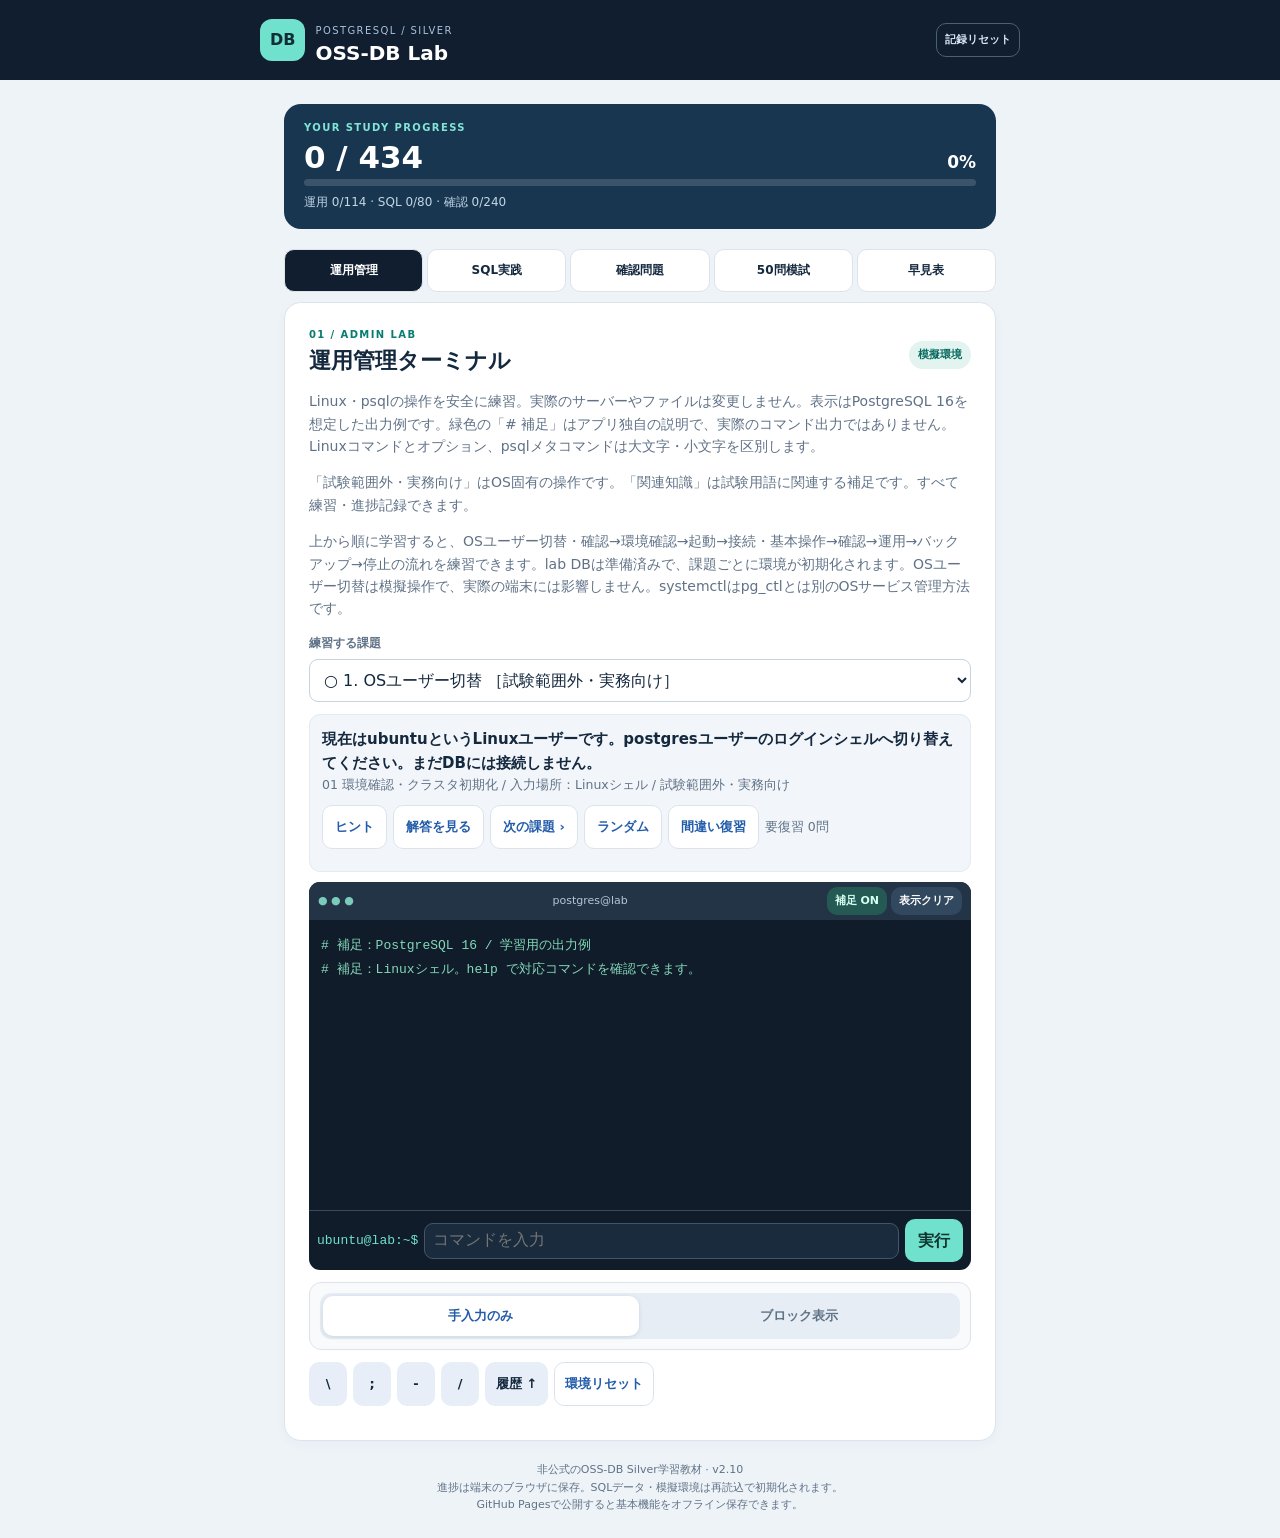
==== commit e79dd78a: "v2.10: beginner index explanations, terminal notes and reference" ====
--- a/ossdb-lab.html
+++ b/ossdb-lab.html
@@ -22,7 +22,7 @@
 <section id="sql" class="panel" hidden><div class="sectionHead"><div><div class="eyebrow">02 / SQL LAB</div><h2>PostgreSQL 実践</h2></div><span class="tag" id="sqlStatus">実行で起動</span></div><p>SQLを入力して実行すると自動起動します。PostgreSQL優先、起動失敗時はSQLite（文法に一部違いあり）。初回は通信が必要です。既存の練習用テーブルで検索を覚えた後、DDL・データ更新・トランザクションへ進みます。課題ごとにデータは初期化されます。全角・半角、SQLキーワードの大小文字は同じ扱いです。コロン「:」はセミコロン「;」の代用にはなりません。文字列の大小文字は区別します。</p><div class="actions"><button id="connect" class="primary">PostgreSQLを起動</button><button id="sqliteConnect" class="ghost">SQLiteで起動</button><button id="practiceSQL" class="ghost">解答チェック（通信不要）</button></div><div id="sqlError" class="feedback" aria-live="polite"></div><details><summary>練習用テーブル・初期データ</summary><div id="schema"></div></details><label for="sqlSelect">練習する課題</label><select id="sqlSelect"></select><div class="task"><div id="sqlTask"></div><div class="actions"><button id="sqlHint" class="ghost">ヒント</button><button id="sqlAnswer" class="ghost">解答を見る</button><button id="sqlNext" class="ghost">次の課題 ›</button><button id="sqlRandom" class="ghost">ランダム</button><button id="sqlWrong" class="ghost">間違い復習</button><small id="sqlReviewCount"></small></div><div id="sqlHelp" class="help" hidden></div></div><label for="sqlInput">SQL エディタ</label><textarea id="sqlInput" rows="5" autocapitalize="off" autocomplete="off" spellcheck="false" placeholder="SELECT * FROM users;"></textarea><div id="sqlBlocks" class="block-tool"><div class="block-mode" role="group" aria-label="入力ブロックの表示"><button type="button" data-hide aria-pressed="true">手入力のみ</button><button type="button" data-show aria-pressed="false">ブロック表示</button></div><div data-panel hidden><p>順番を考えてタップ。入力欄はいつでも直接編集できます。</p><div class="block-caption">選んだ順番（タップで取り消し）</div><div data-selected class="block-selected"></div><div class="block-caption">選択できるブロック</div><div data-bank class="block-bank"></div><div class="actions"><button type="button" data-undo class="ghost">1つ戻す</button><button type="button" data-clear class="ghost">入力をクリア</button></div></div></div><div class="actions shortcuts" aria-label="SQL記号入力"><button type="button" class="ghost" data-sql-insert=";" aria-label="セミコロンを入力">;</button><button type="button" class="ghost" data-sql-insert="\" aria-label="バックスラッシュを入力">\</button><button type="button" class="ghost" data-sql-insert="*" aria-label="アスタリスクを入力">*</button><button type="button" class="ghost" data-sql-insert="'" aria-label="シングルクォートを入力">'</button><button type="button" class="ghost" data-sql-insert="(" aria-label="左括弧を入力">(</button><button type="button" class="ghost" data-sql-insert=")" aria-label="右括弧を入力">)</button></div><div class="actions"><button id="runSQL" class="primary">▶ 実行・採点</button><button id="resetSQL" class="ghost" disabled>DB初期化</button><button id="clearSQL" class="ghost">クリア</button></div><div id="sqlFeedback" class="feedback" aria-live="polite"></div><div id="sqlOutput" class="output" aria-live="polite"></div><div id="sqlExplanation" class="explanation" aria-live="polite" hidden></div><button id="sqlNextBottom" type="button" class="primary next-bottom" hidden>次の課題へ ›</button></section>
 <section id="quiz" class="panel" hidden><div class="eyebrow">03 / KNOWLEDGE CHECK</div><h2>確認問題</h2><p>一般知識→運用管理→SQLの試験分野順に復習。分野別正答率は確認問題と模試の回答履歴から計算します。</p><div class="task"><small id="accuracy"></small><small id="quizReviewCount"></small><details><summary>公式10分野の習熟状況</summary><p>確認問題・模試の回答済数と直近正解数（各問題の最後の回答が正解だった数）です。</p><div id="topicStats"></div></details></div><label for="quizFilter">ランダム・復習の分野</label><select id="quizFilter"><option value="all">全分野</option><option value="S1">一般知識</option><option value="S2">運用管理</option><option value="S3">開発・SQL</option><optgroup label="公式10分野"><option value="S1.1">S1.1 OSSとPostgreSQLの一般知識</option><option value="S1.2">S1.2 リレーショナルDBとSQL基礎</option><option value="S2.1">S2.1 クラスタ・データ保存</option><option value="S2.2">S2.2 起動・停止・標準ツール・psql</option><option value="S2.3">S2.3 接続・認証・設定・ログ</option><option value="S2.4">S2.4 バックアップ・リストア・WAL</option><option value="S2.5">S2.5 ロールと日常保守</option><option value="S3.1">S3.1 SQLとDBオブジェクト</option><option value="S3.2">S3.2 関数</option><option value="S3.3">S3.3 トランザクションとMVCC</option></optgroup></select><div class="actions"><button id="quizRandom" class="primary">ランダム出題</button><button id="quizWrong" class="ghost">間違い復習</button></div><label for="quizSelect">問題を選ぶ</label><select id="quizSelect"></select><div class="task" id="quizTask"></div><div id="quizOptions" class="options"></div><div id="quizFeedback" class="feedback" aria-live="polite"></div><div class="actions"><button id="quizSubmit" class="primary" hidden>選択を採点</button><button id="quizNext" class="primary">次の問題 ›</button></div></section>
 <section id="mock" class="panel" hidden><div class="eyebrow">04 / MOCK EXAM</div><h2>50問模擬試験</h2><div id="mockIntro"><p>一般8問・運用26問・SQL16問を公式10分野の重要度に合わせてランダム出題。解説と採点は終了後に表示。制限時間なし。ページを再読み込みすると受験中の回答は消えます。</p><button id="mockStart" class="primary">模試を開始</button></div><div id="mockBody" hidden><p id="mockCounter"></p><div id="mockQuestion" class="task"></div><div id="mockOptions" class="options"></div><div class="actions"><button id="mockPrev" class="ghost">前へ</button><button id="mockNext" class="primary">次へ</button><button id="mockFinish" class="ghost">終了・採点</button></div></div><div id="mockResult" hidden><h2 id="mockScore"></h2><p id="mockBreakdown"></p><button id="mockRestart" class="primary">別の模試を開始</button><div id="mockReview"></div></div></section><section id="ref" class="panel" hidden><div class="eyebrow">04 / REFERENCE</div><h2>早見表</h2><div class="block-mode" role="group" aria-label="早見表の種類"><button type="button" id="refCommandMode" aria-pressed="true">コマンド</button><button type="button" id="refOptionMode" aria-pressed="false">オプション</button></div><div id="commandReference"><p>入力する場所にも注意。ターミナルとpsqlは別の環境です。</p><input id="searchRef" type="search" placeholder="pg_dump / シーケンス など" aria-label="早見表を検索"><div id="refList"></div></div><div id="optionReference" hidden><p>試験・実務でよく使う主要オプションをコマンド別にまとめました。同じ文字でもコマンドによって意味が違います。大文字・小文字も区別します。実行例は学習用で、端末では自動実行しません。</p><label for="optionGroup">コマンドで絞り込む</label><select id="optionGroup"><option value="all">すべてのコマンド</option></select><label for="optionSearch">オプション名・意味で検索</label><input id="optionSearch" type="search" placeholder="-w / pg_dump / バックアップ" autocapitalize="off" aria-label="オプション検索"><p id="optionCount" aria-live="polite"></p><div id="optionNote" class="explanation" hidden></div><div id="optionList"></div><p>参考：<a href="https://www.postgresql.org/docs/14/reference-client.html" target="_blank" rel="noopener noreferrer">PostgreSQL 14 公式コマンドリファレンス</a>。主要項目の抜粋であり、全オプションや出題範囲を保証するものではありません。</p></div></section>
-<footer>非公式のOSS-DB Silver学習教材 · v2.9<br>進捗は端末のブラウザに保存。SQLデータ・模擬環境は再読込で初期化されます。<br><span id="offlineStatus">公開ページでオフライン保存に対応します。</span></footer></main><script>
+<footer>非公式のOSS-DB Silver学習教材 · v2.10<br>進捗は端末のブラウザに保存。SQLデータ・模擬環境は再読込で初期化されます。<br><span id="offlineStatus">公開ページでオフライン保存に対応します。</span></footer></main><script>
 /* 問題データ。idは進捗保存に使うので、既存のidは変更しないこと。 */
 window.LESSONS = {
 admin: [
@@ -974,6 +974,11 @@
 /* v2.8: OS user / psql session workflow */
 (()=>{const L=window.LESSONS;const rows=[[["a111","OSユーザー切替","現在はubuntuというLinuxユーザーです。postgresユーザーのログインシェルへ切り替えてください。まだDBには接続しません。","sudo -i -u ユーザー名（-iuとまとめて書けます）。","sudo -iu postgres","sudoは別のOSユーザーとしてコマンドを実行するLinuxの仕組み。-iはログインシェル、-uは対象のOSユーザー。","shell","os-original"],"sudo -iu postgresはLinuxの操作ユーザーをpostgresへ切り替えます。sudoは権限のあるユーザーが別のユーザーとして実行する仕組み、-iはログイン時の環境を使うシェルを開始、-u postgresはOSユーザーを指定します。DB接続はまだ行っていません。","LinuxでPostgreSQLのデータディレクトリを所有するOSユーザーとして管理作業をするときに使います。sudo権限とpostgresというOSユーザーが必要です。認証方法や環境によっては切替不要です。RDSなどのマネージドDBでは通常この操作はしません。","a43","試験範囲外・実務向け"],[["a112","OSユーザー確認","postgresに切り替え済みです。現在のLinuxの実効ユーザー名を表示してください。","whoamiコマンド。","whoami","whoamiは現在の実効OSユーザー名を表示します。","shell"],"whoamiは今Linux上でどのOSユーザーとして操作しているかを表示します。postgresと出てもDBに接続した意味ではありません。","作業前にユーザーを間違えていないか確認します。DB側のユーザーはpsqlでSELECT current_user;を実行して確認します。","a43","試験範囲外・実務向け"],[["a113","psql内でSQLファイル実行","lab DBにpsqlで接続済みです。準備済みのquery.sqlを読み込んで実行し、接続を維持してください。","psqlのメタコマンド \\i（include）を使います。","\\i query.sql","\\iはpsql内でSQLファイルを実行し、接続を維持します。","psql"],"\\i query.sqlはpsql内でファイルを読み込んでSQLを実行します。query.sqlはpsqlを起動した端末側にあるファイルです。実行後はlab=#に戻ります。セミコロンは不要です。","手動でSQLファイルの動作を確認したり、接続を保ったまま追加のSQLを実行したいときに使います。シェルから実行して終了するpsql -d lab -f query.sqlとは入力場所・接続終了の有無が違います。","a103",null],[["a114","元のOSユーザーに戻る","psqlは終了済みです。sudoで開始したpostgresのログインシェルを終了し、元のubuntuユーザーに戻ってください。","シェルを終了するexit。","exit","exitは現在のシェルを終了します。sudoで起動したシェルなら元のシェルへ戻ります。","shell","os-switched"],"exitはLinuxの現在のシェルを終了します。sudo -iu postgresで開始したシェルを抜けると元のubuntuユーザーに戻ります。psqlを閉じる\\qとは別です。PostgreSQLサーバーも停止しません。","管理作業が終わったらpostgresの権限で操作し続けないよう、元のユーザーへ戻るために使います。最初から通常のシェルにいる場合はexitで端末セッションが終了することがあります。","a08","試験範囲外・実務向け"]];function move(id,after){const i=L.admin.findIndex(t=>t[0]===id),t=L.admin.splice(i,1)[0];L.admin.splice(L.admin.findIndex(x=>x[0]===after)+1,0,t);L.chapters.admin[id]=L.chapters.admin[after]}move('a53','a102');move('a08','a103');move('a41','a90');move('a42','a41');move('a12','a107');move('a108','a84');for(const [t,plain,use,anchor,scope] of rows){const ch=L.chapters.admin[anchor];const i=L.admin.findIndex(x=>x[0]===anchor);L.admin.splice(t[0]==='a114'?i+1:i,0,t);L.chapters.admin[t[0]]=ch;L.beginner[t[0]]=plain;L.usage[t[0]]=use;if(scope)L.adminScope[t[0]]=scope}L.usage.a102='バッチや定期実行でファイル内のSQLをまとめて実行するときに使います。psql -d lab -f query.sql はLinuxから実行し、自動でDB接続→SQL実行→切断します。psql接続中なら \\i query.sql を使います。';L.beginner.a102='-fはファイルに書いてあるSQLを実行する指定です。まだpsqlへ接続していなくても、このコマンドが接続して実行し、自動で終了します。query.sqlはpsqlを実行する端末側のファイルです。';})();
 
+/* v2.10: explain indexes from first principles */
+Object.assign(window.LESSONS.beginner,{"a58":"インデックスとは、テーブルのデータを効率よく探すための、テーブルとは別の検索用データ構造です。本の索引で「予約」という言葉が載っているページを探すイメージです。\n例えば予約が10万件あり、予約日で検索するとします。インデックスがなければ全行を順に調べることがありますが、予約日のインデックスがあれば該当する行を効率よく探せる場合があります。\n\\di は今のDBで参照できるインデックスの一覧を表示するだけです。作成したり、検索を速くしたりする操作ではありません。\n表示のNameはインデックス名、Tableは対象のテーブル名です。users_pkeyはusersの主キーに対応するインデックスで、主キー設定時に自動で作られます。どの列に作られているかは\\d usersで確認できます。","a03":"\\d usersはusersという表の設計図を確認する操作です。列名、型、NULLを許可するか、初期値、主キーなどが表示されます。下部のIndexesには検索用の索引であるインデックスと、対象の列が表示されます。例えば users_pkey PRIMARY KEY, btree (id) はid列の主キーを支えるB-treeインデックスです。\\diは一覧、\\d usersは特定の表の詳細を見る操作です。","s20":"インデックスは本の索引のように、目的のデータを効率よく探すための別のデータ構造です。CREATE INDEX idx_users_dept ON users (dept); は、users表のdept列に検索用の索引を作ります。idx_users_deptは索引の名前、ON users (dept)は対象の表と列です。通常はB-tree形式で作成されます。WHERE dept = 'IT' のような検索に役立つことがあります。ただし少ない行数の表や多くの行が該当する検索では、PostgreSQLが全行を順に調べる方法を選ぶこともあります。"});
+Object.assign(window.LESSONS.usage,{"a58":"例えば予約管理画面で予約日の絞り込みが遅くなったときに使います。① \\di で既存のインデックスを一覧確認 → ② \\d reservations で予約日列に索引があるか確認 → ③ EXPLAINで実際に選ばれる検索方法を確認 → ④ 必要ならCREATE INDEX idx_reservation_date ON reservations (reservation_date); を検討します（reservationsは説明用の表です）。同じ用途の索引を重複して作らないためにも確認します。索引があっても必ず使われるわけではなく、増やすと保存容量やINSERT・UPDATE・DELETEの負荷も増えます。","a03":"SQLを作る前に列名やデータ型を調べたり、検索が遅いときに対象列のインデックスを確認したりします。\\diのNameだけでは対象列が分からないため、\\d usersで詳細を確認します。","s20":"予約検索画面のようにデータ量が増え、特定の条件で頻繁に検索する処理が遅くなったときに検討します。まず既存のインデックスとEXPLAINを確認します。索引を増やすと登録・更新・削除時にも索引を維持する必要があるため、検索の頻度や条件を考えて作ります。\\diで一覧、\\d usersで対象列を確認できます。","q17":"CREATE INDEXを実行すると既定ではB-treeインデックスが作られます。B-treeは値を順序付けて管理し、等しい値や範囲の検索に使える索引です。例えば予約日の検索や期間指定で役立つ場合があります。ただし実際に使うかはPostgreSQLが検索条件やデータ量をもとに決めます。"});
+window.LESSONS.admin.find(t=>t[0]==='a58')[5]='\\di はインデックス一覧を表示するpsqlメタコマンドです。検索用の索引がどのテーブルにあるか確認します。対象列は \\d テーブル名 で確認できます。';
+
 </script><script>
 /* Stateful teaching simulator, NOT a real shell or PostgreSQL server. */
 window.AdminLab = class {
@@ -1086,7 +1091,7 @@
  else if(/^SELECT datname FROM pg_catalog.pg_database/i.test(c)){out=table(['datname'],[...lab.dbs].map(x=>[x]))}
  else if(c==='\\dn'){out=table(['Name','Owner'],[['public','pg_database_owner']],'List of schemas')}
  else if(c==='\\dv'){out=table(['Schema','Name','Type','Owner'],lab.database==='lab'?[['public','active_users','view','postgres']]:[],'List of relations')}
- else if(c==='\\di'){out=table(['Schema','Name','Type','Owner','Table'],lab.database==='lab'?[['public','orders_pkey','index','postgres','orders'],['public','users_pkey','index','postgres','users']]:[],'List of relations')}
+ else if(c==='\\di'){out=table(['Schema','Name','Type','Owner','Table'],lab.database==='lab'?[['public','orders_pkey','index','postgres','orders'],['public','users_pkey','index','postgres','users']]:[],'List of relations');add('Name＝インデックス名、Table＝その索引が付いている表。users_pkeyはusersの主キー用の索引です。対象列は\\d usersで確認できます。');add('インデックスは検索のための索引です。\\diは一覧を確認するだけで、作成や検索の高速化は行いません。')}
  else if(c==='\\df'){out=table(['Schema','Name','Result data type','Argument data types','Type'],lab.database==='lab'?[['public','double_n','integer','n integer','func']]:[],'List of functions')}
  else if(c==='\\dp'){out=table(['Schema','Name','Type','Access privileges','Column privileges','Policies'],lab.database==='lab'?[['public','orders','table','','',''],['public','users','table',lab.grants.has('appuser')?'postgres=arwdDxt/postgres\nappuser=r/postgres':'','','']]:[],'Access privileges');add('rはSELECT権限。空欄は既定の権限設定を示します。')}
  else if(c==='\\dt'||c==='\\d'||c==='\\ds'){if(lab.database==='lab'){const rows=c==='\\ds'?[['public','users_id_seq','sequence','postgres']]:[['public','orders','table','postgres'],['public','users','table','postgres']];if(c==='\\d')rows.push(['public','active_users','view','postgres'],['public','users_id_seq','sequence','postgres']);out=table(['Schema','Name','Type','Owner'],rows,'List of relations')}}
@@ -1963,10 +1968,10 @@
 function drawMock(){const t=mock.questions[mock.i],c=correctSet(t);$('mockCounter').textContent=(mock.i+1)+' / '+mock.questions.length+' ・回答済 '+mock.questions.filter(x=>(mock.answers[x[0]]||[]).length===correctSet(x).length).length+'問';$('mockQuestion').textContent=t[2]+'（'+c.length+'つ選択）';const e=$('mockOptions');e.replaceChildren();mock.orders[t[0]].forEach((i,j)=>{const b=document.createElement('button');b.textContent=String.fromCharCode(65+j)+'. '+t[3][i];const a=mock.answers[t[0]]||[];b.classList.toggle('selected',a.includes(i));b.setAttribute('aria-pressed',String(a.includes(i)));b.onclick=()=>{let a=mock.answers[t[0]]||[];mock.answers[t[0]]=c.length===1?[i]:a.includes(i)?a.filter(x=>x!==i):a.length<c.length?[...a,i]:a;drawMock()};e.append(b)});$('mockPrev').disabled=mock.i===0;$('mockNext').disabled=mock.i===mock.questions.length-1;}
 function finishMock(){if(!mock||mock.finished)return;const missing=mock.questions.filter(t=>(mock.answers[t[0]]||[]).length!==correctSet(t).length).length;if(missing&&!confirm('未回答または選択数が合わない問題が'+missing+'問あります。採点しますか？'))return;mock.finished=true;let n=0;const sections={S1:[0,0],S2:[0,0],S3:[0,0]};const out=$('mockReview');out.replaceChildren();for(const t of mock.questions){const selected=mock.answers[t[0]]||[],ok=grade(t,selected),order=mock.orders[t[0]];record(t[0],ok);if(ok){n++;done.add(t[0])}const x=sections[section(t[0])];x[1]++;x[0]+=ok?1:0;const d=document.createElement('details'),s=document.createElement('summary'),p=document.createElement('pre');s.textContent=(ok?'○ ':'× ')+t[2];p.textContent='あなたの回答：'+(selected.map(i=>String.fromCharCode(65+order.indexOf(i))).join(', ')||'未回答')+'\n'+t[5]+usage(t)+'\n\n'+order.map((i,j)=>String.fromCharCode(65+j)+' '+(correctSet(t).includes(i)?'○':'×')+' '+t[3][i]+'：'+reason(t,i)).join('\n');d.append(s,p);out.append(d)}try{localStorage.setItem(KEY,JSON.stringify([...done]))}catch{}progress();$('mockBody').hidden=true;$('mockResult').hidden=false;$('mockScore').textContent=n+' / '+mock.questions.length+'問（'+Math.round(n/mock.questions.length*100)+'%）';$('mockBreakdown').textContent=Object.entries(sections).map(([g,x])=>g+' '+x[0]+'/'+x[1]).join(' ｜ ')+'　学習目標80%以上（公式合格基準ではありません）';}
 $('mockStart').onclick=startMock;$('mockRestart').onclick=startMock;$('mockPrev').onclick=()=>{if(mock.i>0){mock.i--;drawMock()}};$('mockNext').onclick=()=>{if(mock.i<mock.questions.length-1){mock.i++;drawMock()}};$('mockFinish').onclick=finishMock;
-function refs(){const q=$('searchRef').value.toLowerCase().trim(),e=$('refList');e.replaceChildren();const extra=[['postgresql.conf','サーバー設定。shared_buffers、port など。'],['pg_hba.conf','クライアント認証。接続元・DB・ユーザー・認証方式。'],['pg_ident.conf','OSユーザー名とDBユーザー名のマッピング。'],['WAL','Write-Ahead Logging。データページより先にログを永続化。'],['\\d','リレーション一覧（テーブル・ビュー・シーケンス等）。'],['VACUUM FULL','テーブルを書き直し、領域をOSへ返せる。排他ロックに注意。'],['SELECT nextval(\'users_id_seq\');','シーケンスを進めて値を取得。実際のシーケンス名を指定。']];const rows=[...L.admin.map(t=>[t[4],t[1]+' / '+t[5]+(scope(t)?' / '+scope(t):'')+usage(t),t[6]]),...L.sql.filter(t=>['s76','s77','s78','s79','s80'].includes(t[0])).map(t=>[t[4],t[1]+' / '+L.beginner[t[0]]+usage(t),'SQL']),...extra];for(const r of rows){if(!r.join(' ').toLowerCase().includes(q))continue;const d=document.createElement('div');d.className='refItem';const c=document.createElement('code');c.textContent=r[0];const s=document.createElement('small');s.textContent=(r[2]?r[2]+' · ':'')+r[1];d.append(c,s);e.append(d)}if(!e.children.length)e.textContent='該当するコマンドがありません。'}$('searchRef').oninput=refs;
+function refs(){const q=$('searchRef').value.toLowerCase().trim(),e=$('refList');e.replaceChildren();const extra=[['postgresql.conf','サーバー設定。shared_buffers、port など。'],['pg_hba.conf','クライアント認証。接続元・DB・ユーザー・認証方式。'],['pg_ident.conf','OSユーザー名とDBユーザー名のマッピング。'],['WAL','Write-Ahead Logging。データページより先にログを永続化。'],['\\d','リレーション一覧（テーブル・ビュー・シーケンス等）。'],['VACUUM FULL','テーブルを書き直し、領域をOSへ返せる。排他ロックに注意。'],['SELECT nextval(\'users_id_seq\');','シーケンスを進めて値を取得。実際のシーケンス名を指定。']];const rows=[...L.admin.map(t=>[t[4],t[1]+' / '+t[5]+(scope(t)?' / '+scope(t):'')+usage(t),t[6]]),...L.sql.filter(t=>['s20','s76','s77','s78','s79','s80'].includes(t[0])).map(t=>[t[4],t[1]+' / '+L.beginner[t[0]]+usage(t),'SQL']),...extra];for(const r of rows){if(!r.join(' ').toLowerCase().includes(q))continue;const d=document.createElement('div');d.className='refItem';const c=document.createElement('code');c.textContent=r[0];const s=document.createElement('small');s.textContent=(r[2]?r[2]+' · ':'')+r[1];d.append(c,s);e.append(d)}if(!e.children.length)e.textContent='該当するコマンドがありません。'}$('searchRef').oninput=refs;
 // SQL runs in a dedicated worker, keeping the mobile UI responsive.
 function setBusy(v){locked=v;$('runSQL').disabled=v;$('resetSQL').disabled=v||!(sqlLoaded||practice);$('practiceSQL').disabled=v;$('sqlSelect').disabled=v;$('sqlNext').disabled=v;$('sqlNextBottom').disabled=v;$('connect').disabled=v;$('sqliteConnect').disabled=v}
-function createClient(){const worker=new Worker('./sql-worker.js?v=2.9');let seq=0,pending=new Map(),closed=false;
+function createClient(){const worker=new Worker('./sql-worker.js?v=2.10');let seq=0,pending=new Map(),closed=false;
  function fail(reason){if(closed)return;closed=true;worker.terminate();for(const p of pending.values()){clearTimeout(p.timer);p.reject(new Error(reason))}pending.clear()}
  worker.onmessage=e=>{const m=e.data,p=pending.get(m.id);if(!p)return;pending.delete(m.id);clearTimeout(p.timer);m.error?p.reject(new Error(m.error)):p.resolve(m.result)};
  worker.onerror=e=>fail(e.message||'SQLワーカーの起動に失敗');
